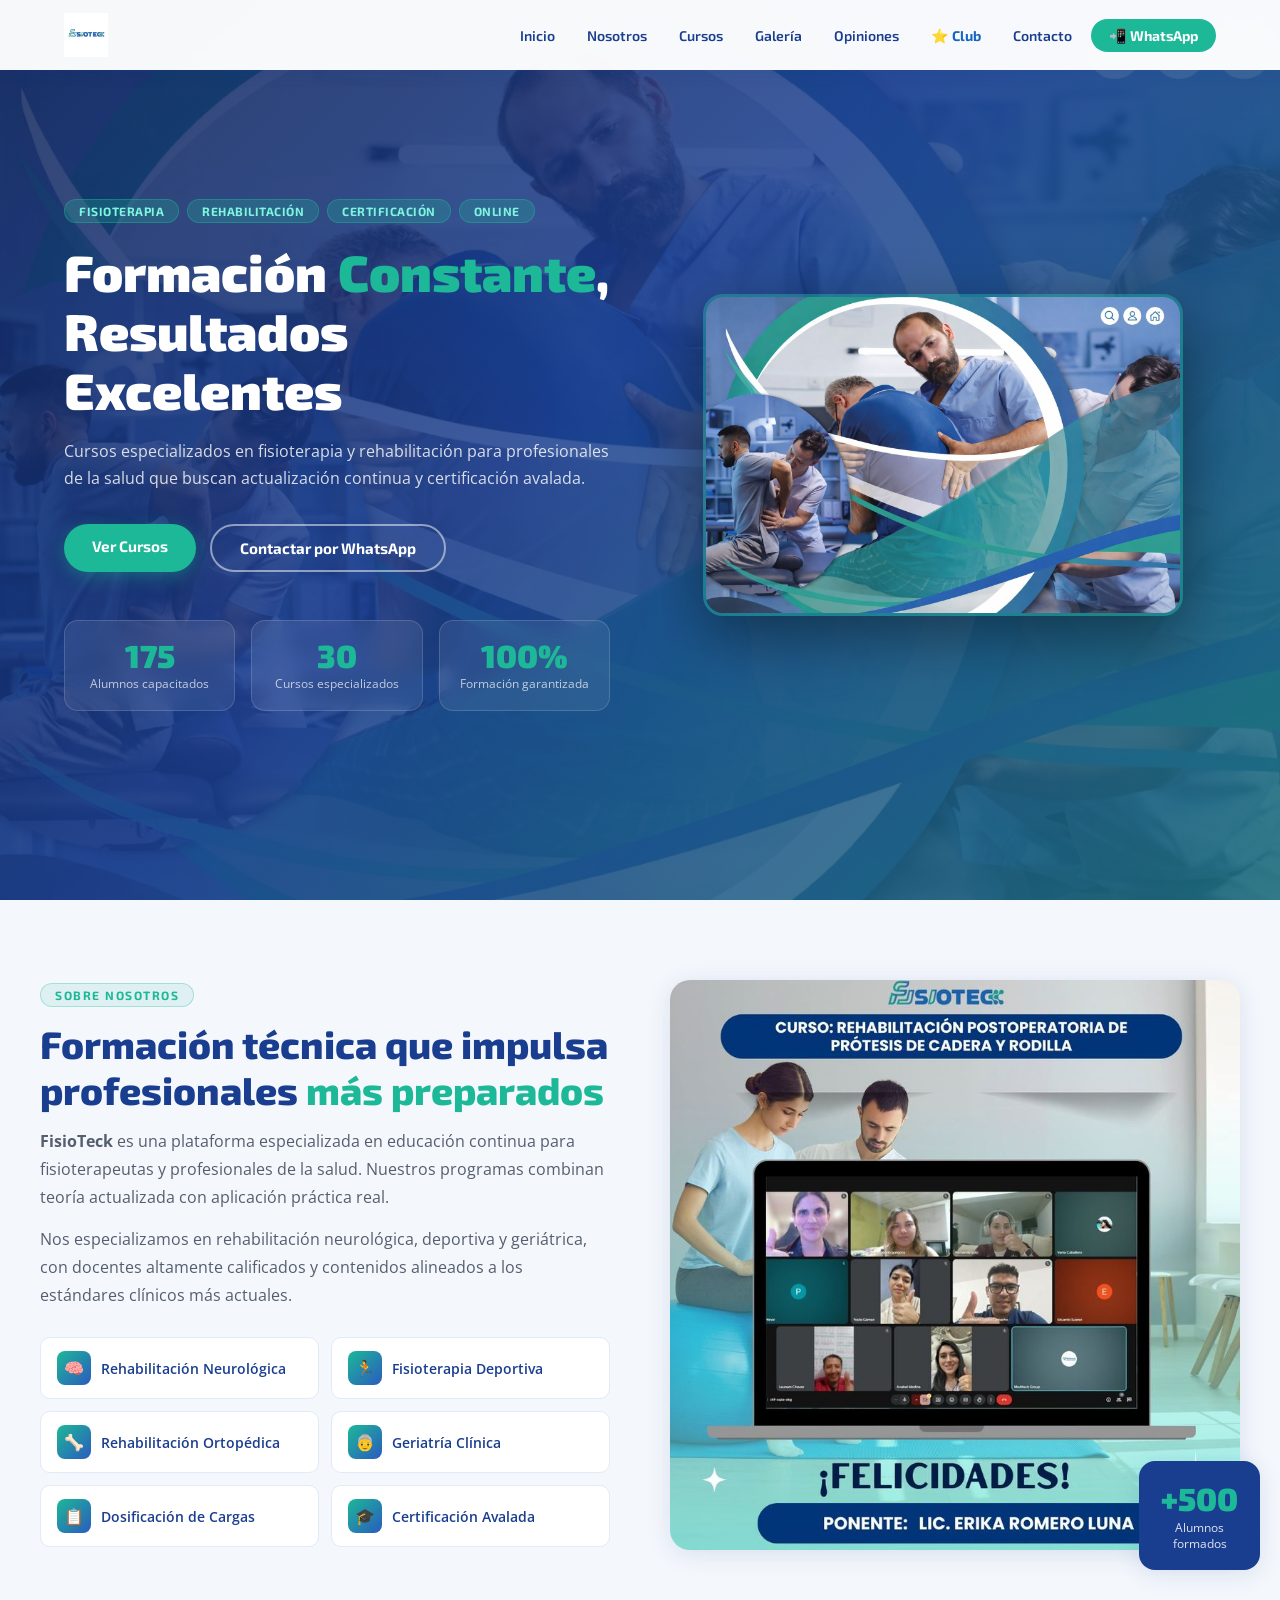
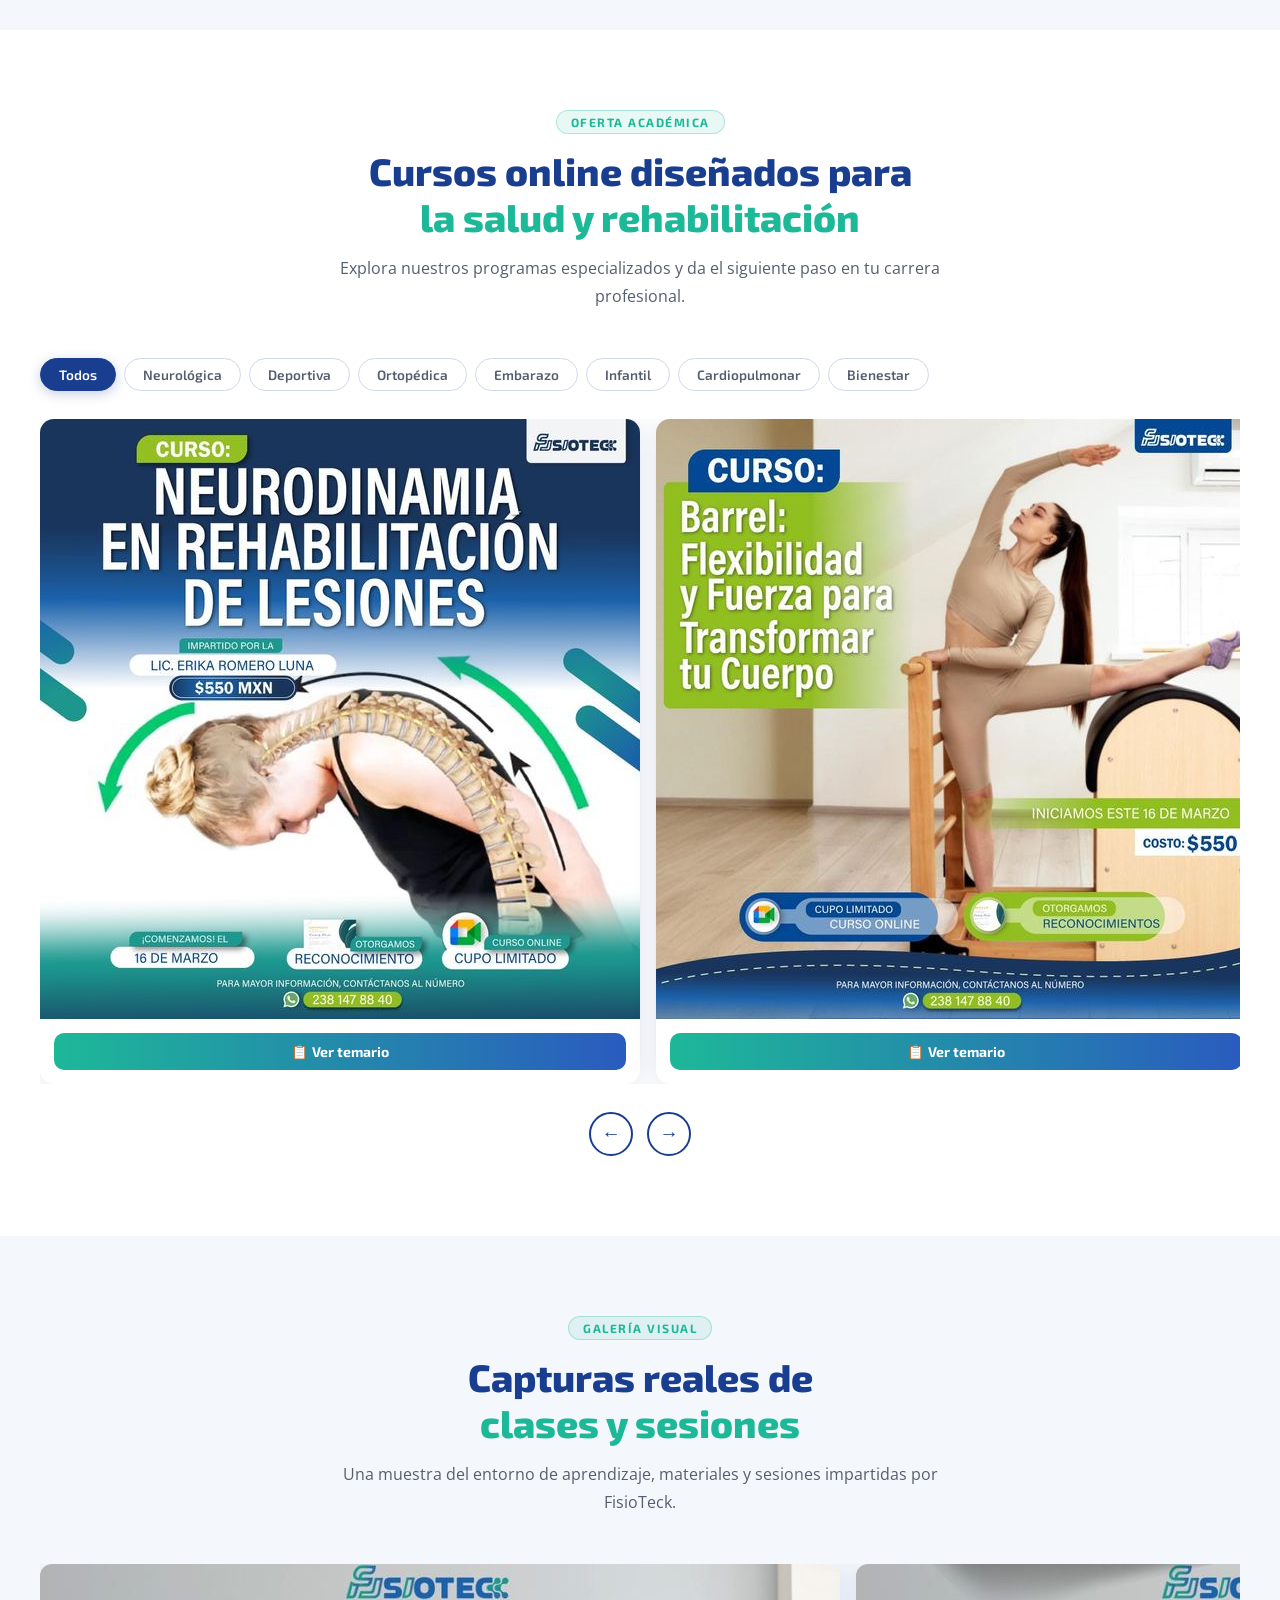
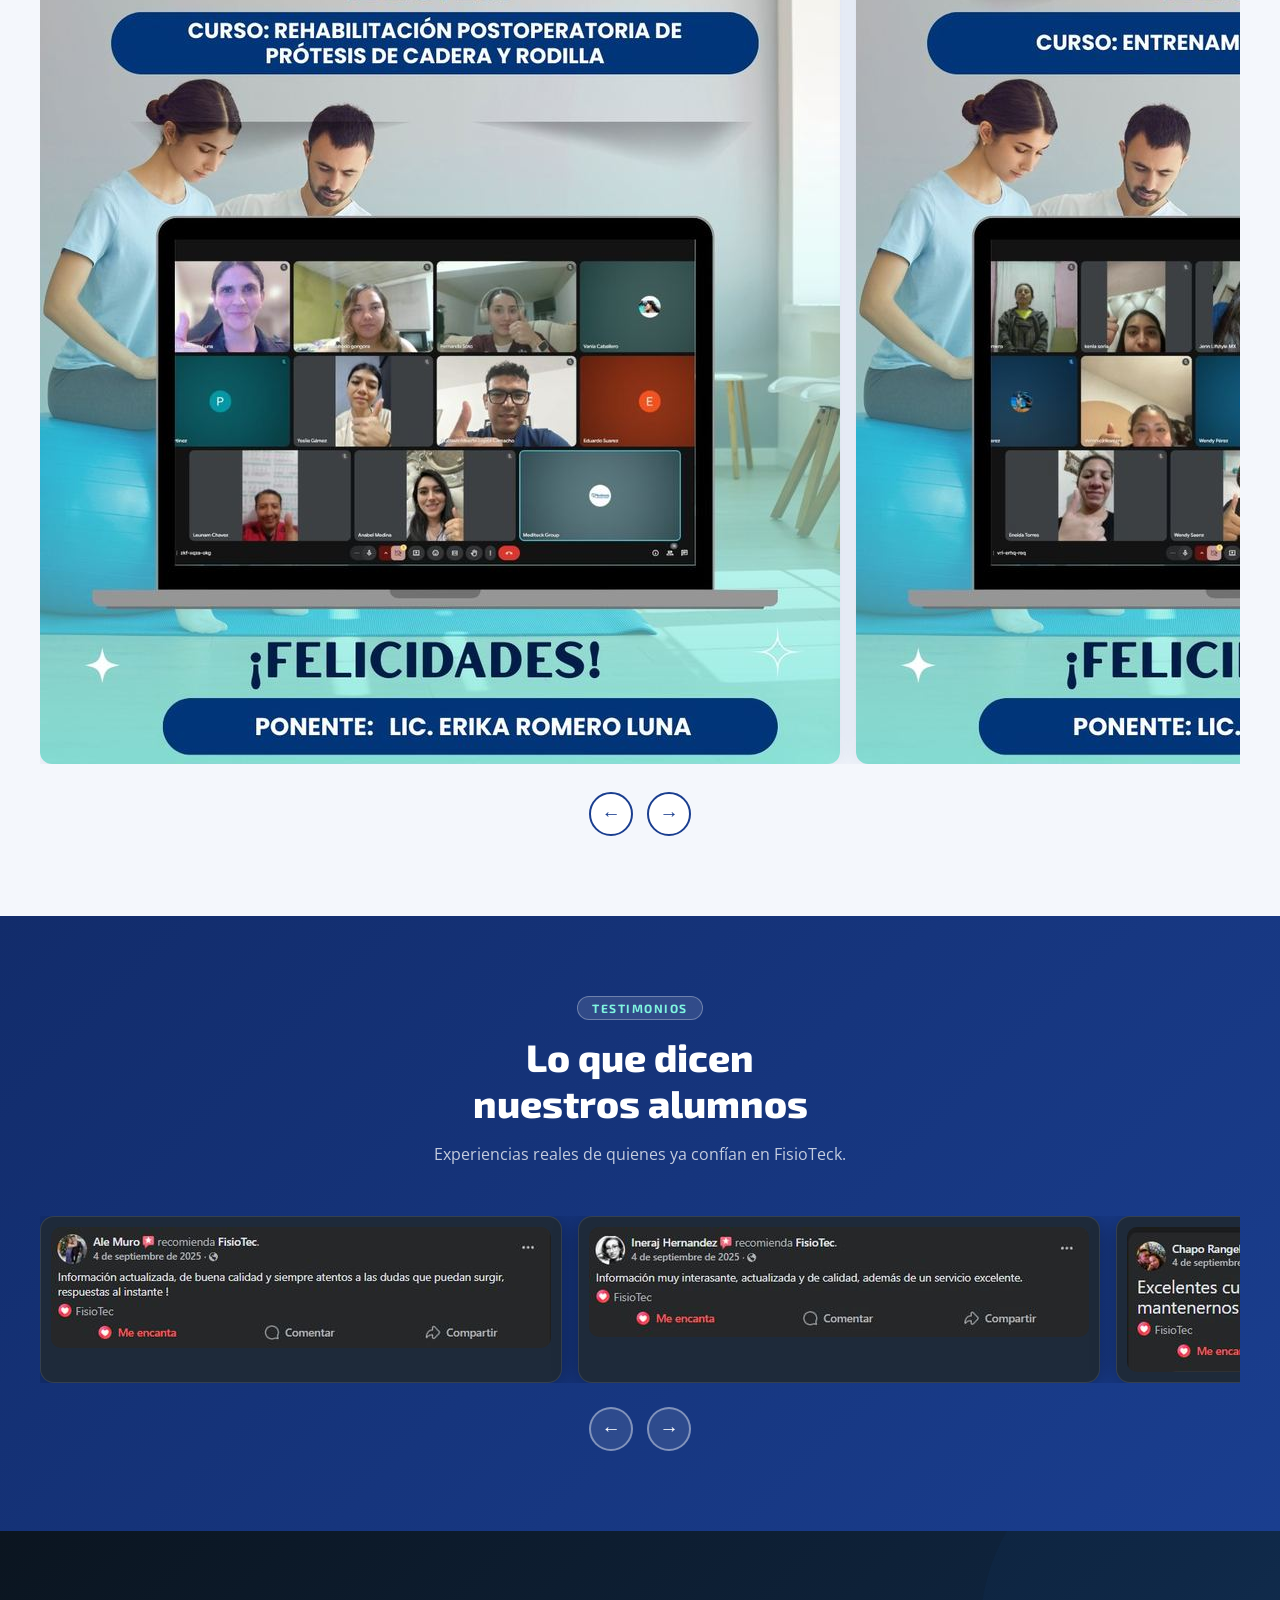
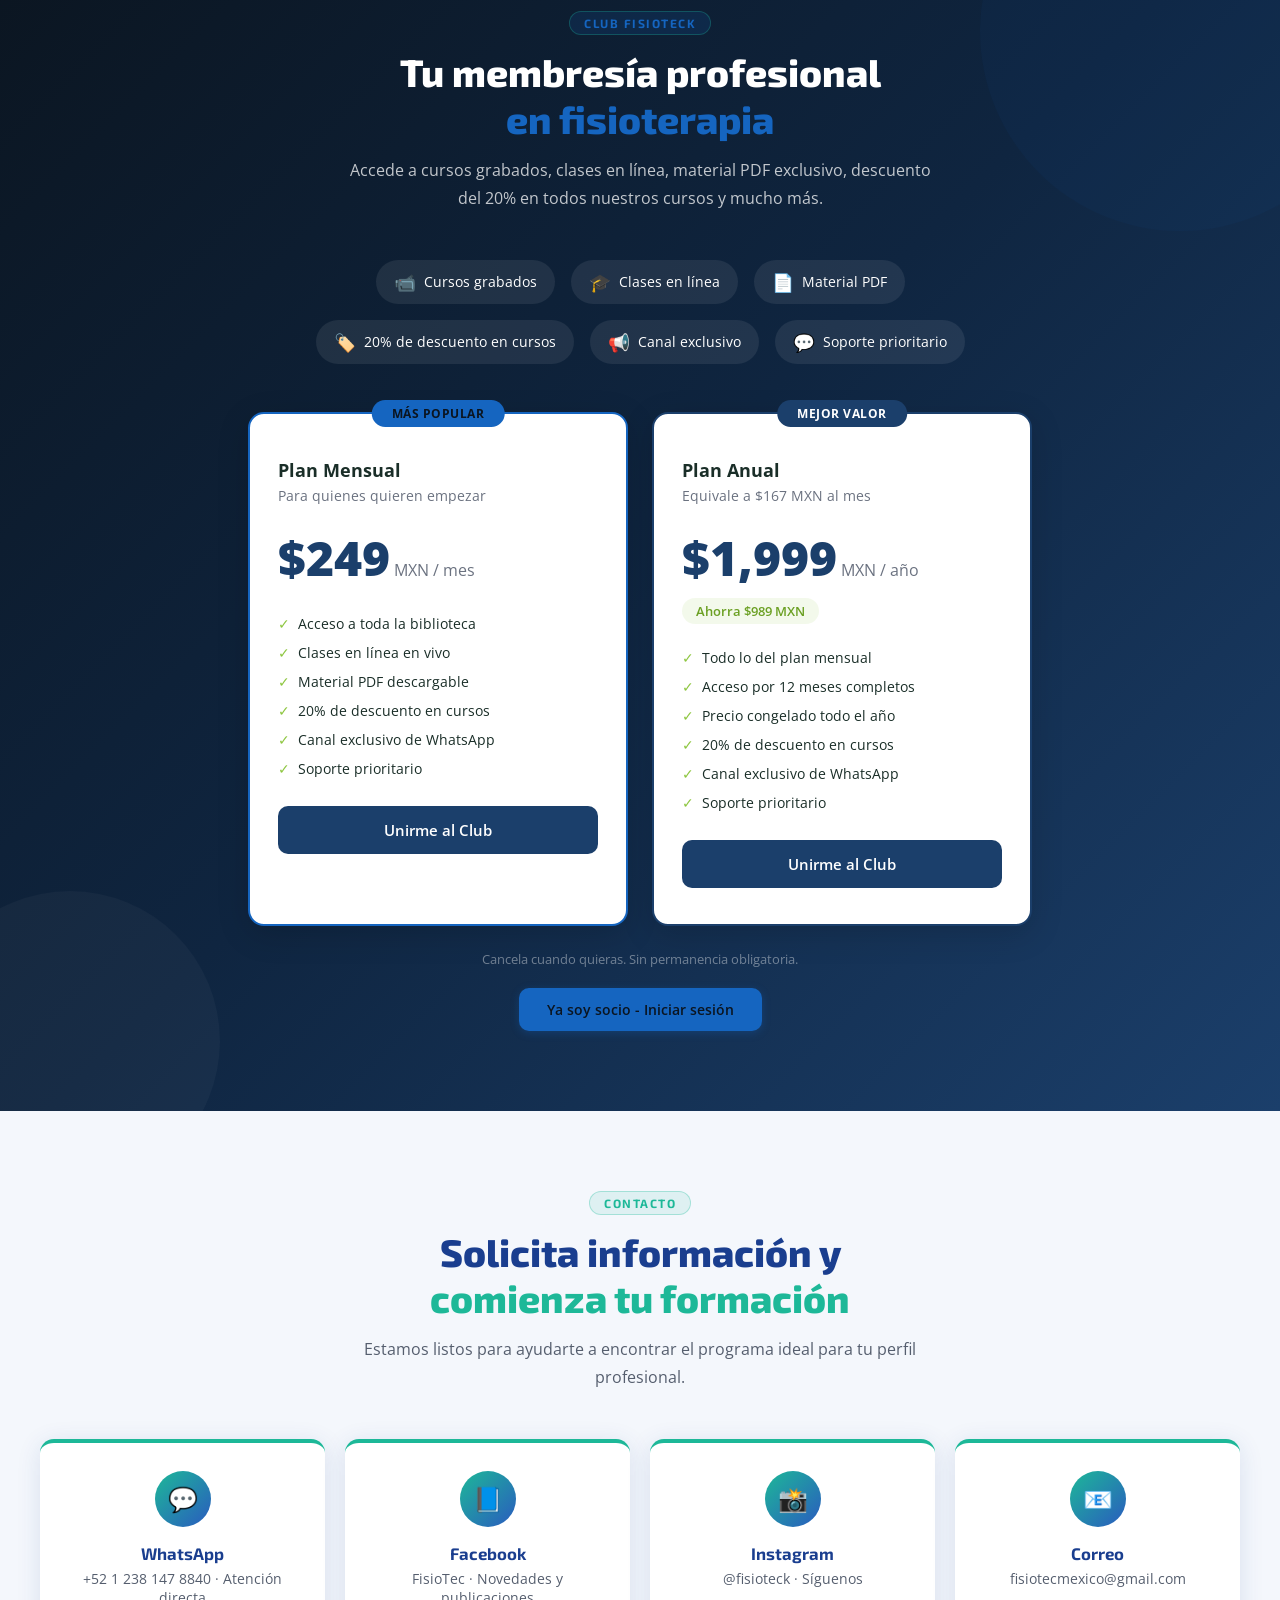
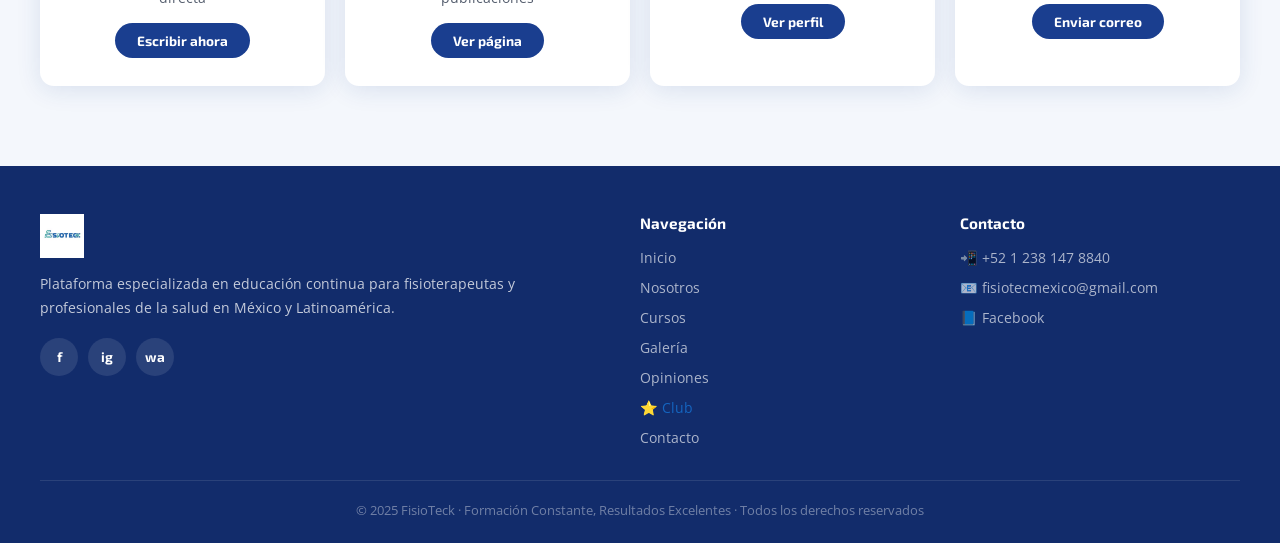
==== index.html @ 2654851c "Add files via upload" ====
<!DOCTYPE html>
<html lang="es">
<head>
  <meta charset="UTF-8"/>
  <meta name="viewport" content="width=device-width, initial-scale=1.0"/>
  <title>FisioTeck | Formación Constante, Resultados Excelentes</title>
  <link rel="preconnect" href="https://fonts.googleapis.com"/>
  <link rel="preconnect" href="https://fonts.gstatic.com" crossorigin/>
  <link href="https://fonts.googleapis.com/css2?family=Exo+2:wght@400;600;700;800;900&family=Open+Sans:wght@400;500;600&display=swap" rel="stylesheet"/>
  <link rel="stylesheet" href="styles.css"/>
</head>
<body>

<!-- NAVBAR -->
<nav id="navbar">
  <div class="nav-inner">
    <a class="nav-logo" href="#inicio">
      <img src="assets/img/logo/logo.jpg" alt="FisioTeck"/>
    </a>
    <ul class="nav-links">
      <li><a href="#inicio">Inicio</a></li>
      <li><a href="#nosotros">Nosotros</a></li>
      <li><a href="#cursos">Cursos</a></li>
      <li><a href="#galeria">Galería</a></li>
      <li><a href="#opiniones">Opiniones</a></li>
      <li><a href="#club" class="nav-club-link" style="color:#1565C0;font-weight:700;">⭐ Club</a></li>
      <li><a href="#contacto">Contacto</a></li>
      <li><a href="https://wa.me/5212381478840" target="_blank" class="nav-btn-wa">📲 WhatsApp</a></li>
    </ul>
    <button class="hamburger" id="hamburger" aria-label="Menú">
      <span></span><span></span><span></span>
    </button>
  </div>
  <div class="mobile-menu" id="mobile-menu">
    <a href="#inicio">Inicio</a>
    <a href="#nosotros">Nosotros</a>
    <a href="#cursos">Cursos</a>
    <a href="#galeria">Galería</a>
    <a href="#opiniones">Opiniones</a>
    <a href="#club" style="color:#1565C0;font-weight:700;">⭐ Club</a>
    <a href="#contacto">Contacto</a>
    <a href="https://wa.me/5212381478840" target="_blank" class="nav-btn-wa mob-wa">📲 WhatsApp</a>
  </div>
</nav>

<!-- HERO -->
<section id="inicio">
  <div class="hero-inner">
    <div class="hero-content">
      <div class="hero-tags">
        <span class="hero-tag">Fisioterapia</span>
        <span class="hero-tag">Rehabilitación</span>
        <span class="hero-tag">Certificación</span>
        <span class="hero-tag">Online</span>
      </div>
      <h1 class="hero-title">Formación <span>Constante</span>,<br/>Resultados Excelentes</h1>
      <p class="hero-subtitle">Cursos especializados en fisioterapia y rehabilitación para profesionales de la salud que buscan actualización continua y certificación avalada.</p>
      <div class="hero-btns">
        <a href="#cursos" class="btn-primary">Ver Cursos</a>
        <a href="https://wa.me/5212381478840" target="_blank" class="btn-outline">Contactar por WhatsApp</a>
      </div>
      <div class="hero-stats">
        <div class="stat-card"><div class="stat-num" data-target="500">0</div><div class="stat-label">Alumnos capacitados</div></div>
        <div class="stat-card"><div class="stat-num" data-target="30">0</div><div class="stat-label">Cursos especializados</div></div>
        <div class="stat-card"><div class="stat-num">100%</div><div class="stat-label">Formación garantizada</div></div>
      </div>
    </div>
    <div class="hero-image">
      <img src="assets/img/banner/banner.jpg" alt="FisioTeck"/>
    </div>
  </div>
</section>

<!-- NOSOTROS -->
<section id="nosotros">
  <div class="section-inner">
    <div class="nosotros-grid">
      <div class="reveal">
        <div class="section-tag">Sobre Nosotros</div>
        <h2 class="section-title">Formación técnica que impulsa profesionales <span>más preparados</span></h2>
        <p class="section-desc"><strong>FisioTeck</strong> es una plataforma especializada en educación continua para fisioterapeutas y profesionales de la salud. Nuestros programas combinan teoría actualizada con aplicación práctica real.</p>
        <p class="section-desc" style="margin-top:14px">Nos especializamos en rehabilitación neurológica, deportiva y geriátrica, con docentes altamente calificados y contenidos alineados a los estándares clínicos más actuales.</p>
        <div class="nosotros-areas" id="nosotros-areas"></div>
      </div>
      <div class="nosotros-visual reveal">
        <img src="assets/img/galeria/foto1.jpg" alt="Clases FisioTeck"/>
        <div class="nosotros-badge"><strong>+500</strong><span>Alumnos<br/>formados</span></div>
      </div>
    </div>
  </div>
</section>

<!-- CURSOS -->
<section id="cursos">
  <div class="section-inner">
    <div class="section-header center reveal">
      <div class="section-tag">Oferta Académica</div>
      <h2 class="section-title">Cursos online diseñados para<br/><span>la salud y rehabilitación</span></h2>
      <p class="section-desc">Explora nuestros programas especializados y da el siguiente paso en tu carrera profesional.</p>
    </div>
    <div class="cursos-filtros" id="cursos-filtros"></div>
    <div class="cursos-carousel-wrapper">
      <div class="cursos-carousel" id="cursos-carousel"></div>
    </div>
    <div class="carousel-controls">
      <button class="carousel-btn" id="cursos-prev">&#8592;</button>
      <button class="carousel-btn" id="cursos-next">&#8594;</button>
    </div>
  </div>
</section>

<!-- GALERÍA -->
<section id="galeria">
  <div class="section-inner">
    <div class="section-header center reveal">
      <div class="section-tag">Galería Visual</div>
      <h2 class="section-title">Capturas reales de<br/><span>clases y sesiones</span></h2>
      <p class="section-desc">Una muestra del entorno de aprendizaje, materiales y sesiones impartidas por FisioTeck.</p>
    </div>
    <div class="galeria-carousel-wrapper">
      <div class="galeria-carousel" id="galeria-carousel"></div>
    </div>
    <div class="carousel-controls">
      <button class="carousel-btn" id="galeria-prev">&#8592;</button>
      <button class="carousel-btn" id="galeria-next">&#8594;</button>
    </div>
  </div>
</section>

<!-- LIGHTBOX -->
<div class="lightbox" id="lightbox">
  <button class="lightbox-close" id="lightbox-close">&#215;</button>
  <button class="lightbox-nav lightbox-prev" id="lightbox-prev">&#8592;</button>
  <img id="lightbox-img" src="" alt="Vista ampliada"/>
  <button class="lightbox-nav lightbox-next" id="lightbox-next">&#8594;</button>
</div>

<!-- OPINIONES -->
<section id="opiniones">
  <div class="section-inner">
    <div class="section-header center reveal">
      <div class="section-tag op-tag">Testimonios</div>
      <h2 class="section-title white">Lo que dicen<br/>nuestros alumnos</h2>
      <p class="section-desc white-desc">Experiencias reales de quienes ya confían en FisioTeck.</p>
    </div>
    <div class="opiniones-carousel-wrapper">
      <div class="opiniones-carousel" id="opiniones-carousel"></div>
    </div>
    <div class="carousel-controls" style="margin-top:24px">
      <button class="carousel-btn carousel-btn-dark" id="op-prev">&#8592;</button>
      <button class="carousel-btn carousel-btn-dark" id="op-next">&#8594;</button>
    </div>
  </div>
</section>

<!-- CONTACTO -->

<!-- CLUB FISIOTECK -->
<section id="club" style="padding:80px 0;background:linear-gradient(135deg,#0B1520 0%,#0F2540 50%,#1B3F6B 100%);position:relative;overflow:hidden;">
  <div style="position:absolute;top:-100px;right:-100px;width:400px;height:400px;border-radius:50%;background:rgba(21,101,192,.05);"></div>
  <div style="position:absolute;bottom:-80px;left:-80px;width:300px;height:300px;border-radius:50%;background:rgba(255,255,255,.03);"></div>
  <div class="section-inner" style="position:relative;z-index:1;">
    <div class="section-header center reveal">
      <div class="section-tag" style="background:rgba(21,101,192,.15);color:#1565C0;">Club FisioTeck</div>
      <h2 class="section-title white" style="font-size:2.4rem;">Tu membresía profesional<br/><span style="color:#1565C0;">en fisioterapia</span></h2>
      <p class="section-desc white-desc" style="max-width:600px;margin:0 auto;">Accede a cursos grabados, clases en línea, material PDF exclusivo, descuento del 20% en todos nuestros cursos y mucho más.</p>
    </div>

    <!-- BENEFITS -->
    <div style="display:flex;flex-wrap:wrap;justify-content:center;gap:16px;margin:40px auto 48px;max-width:800px;">
      <div style="display:flex;align-items:center;gap:8px;background:rgba(255,255,255,.08);padding:10px 18px;border-radius:30px;">
        <span style="font-size:1.1rem;">📹</span><span style="color:#fff;font-size:.88rem;">Cursos grabados</span>
      </div>
      <div style="display:flex;align-items:center;gap:8px;background:rgba(255,255,255,.08);padding:10px 18px;border-radius:30px;">
        <span style="font-size:1.1rem;">🎓</span><span style="color:#fff;font-size:.88rem;">Clases en línea</span>
      </div>
      <div style="display:flex;align-items:center;gap:8px;background:rgba(255,255,255,.08);padding:10px 18px;border-radius:30px;">
        <span style="font-size:1.1rem;">📄</span><span style="color:#fff;font-size:.88rem;">Material PDF</span>
      </div>
      <div style="display:flex;align-items:center;gap:8px;background:rgba(255,255,255,.08);padding:10px 18px;border-radius:30px;">
        <span style="font-size:1.1rem;">🏷️</span><span style="color:#fff;font-size:.88rem;">20% de descuento en cursos</span>
      </div>
      <div style="display:flex;align-items:center;gap:8px;background:rgba(255,255,255,.08);padding:10px 18px;border-radius:30px;">
        <span style="font-size:1.1rem;">📢</span><span style="color:#fff;font-size:.88rem;">Canal exclusivo</span>
      </div>
      <div style="display:flex;align-items:center;gap:8px;background:rgba(255,255,255,.08);padding:10px 18px;border-radius:30px;">
        <span style="font-size:1.1rem;">💬</span><span style="color:#fff;font-size:.88rem;">Soporte prioritario</span>
      </div>
    </div>

    <!-- PRICING CARDS -->
    <div style="display:flex;justify-content:center;gap:24px;flex-wrap:wrap;max-width:820px;margin:0 auto;">

      <!-- PLAN MENSUAL -->
      <div style="flex:1;min-width:280px;max-width:380px;background:#fff;border-radius:16px;padding:36px 28px;position:relative;box-shadow:0 8px 32px rgba(0,0,0,.15);border:2px solid #1565C0;">
        <div style="position:absolute;top:-14px;left:50%;transform:translateX(-50%);background:#1565C0;color:#0B1520;padding:5px 20px;border-radius:20px;font-size:.75rem;font-weight:700;letter-spacing:.5px;">MÁS POPULAR</div>
        <h3 style="font-size:1.1rem;font-weight:700;color:#1A2E28;margin-bottom:4px;margin-top:8px;">Plan Mensual</h3>
        <p style="font-size:.85rem;color:#6B7280;margin-bottom:20px;">Para quienes quieren empezar</p>
        <div style="margin-bottom:24px;">
          <span style="font-size:3rem;font-weight:800;color:#1B3F6B;">$249</span>
          <span style="font-size:1rem;color:#6B7280;"> MXN / mes</span>
        </div>
        <div style="display:flex;flex-direction:column;gap:10px;margin-bottom:28px;">
          <div style="display:flex;align-items:center;gap:8px;font-size:.88rem;color:#1A2E28;"><span style="color:#8DC63F;">✓</span> Acceso a toda la biblioteca</div>
          <div style="display:flex;align-items:center;gap:8px;font-size:.88rem;color:#1A2E28;"><span style="color:#8DC63F;">✓</span> Clases en línea en vivo</div>
          <div style="display:flex;align-items:center;gap:8px;font-size:.88rem;color:#1A2E28;"><span style="color:#8DC63F;">✓</span> Material PDF descargable</div>
          <div style="display:flex;align-items:center;gap:8px;font-size:.88rem;color:#1A2E28;"><span style="color:#8DC63F;">✓</span> 20% de descuento en cursos</div>
          <div style="display:flex;align-items:center;gap:8px;font-size:.88rem;color:#1A2E28;"><span style="color:#8DC63F;">✓</span> Canal exclusivo de WhatsApp</div>
          <div style="display:flex;align-items:center;gap:8px;font-size:.88rem;color:#1A2E28;"><span style="color:#8DC63F;">✓</span> Soporte prioritario</div>
        </div>
        <a href="https://club.fisioteck.com" target="_blank" style="display:block;text-align:center;padding:14px;background:#1B3F6B;color:#fff;border-radius:10px;font-size:.95rem;font-weight:600;text-decoration:none;transition:all .25s ease;" onmouseover="this.style.background='#122D4F';this.style.transform='translateY(-2px)'" onmouseout="this.style.background='#1B3F6B';this.style.transform='translateY(0)'">Unirme al Club</a>
      </div>

      <!-- PLAN ANUAL -->
      <div style="flex:1;min-width:280px;max-width:380px;background:#fff;border-radius:16px;padding:36px 28px;position:relative;box-shadow:0 8px 32px rgba(0,0,0,.15);border:2px solid #1B3F6B;">
        <div style="position:absolute;top:-14px;left:50%;transform:translateX(-50%);background:#1B3F6B;color:#fff;padding:5px 20px;border-radius:20px;font-size:.75rem;font-weight:700;letter-spacing:.5px;">MEJOR VALOR</div>
        <h3 style="font-size:1.1rem;font-weight:700;color:#1A2E28;margin-bottom:4px;margin-top:8px;">Plan Anual</h3>
        <p style="font-size:.85rem;color:#6B7280;margin-bottom:20px;">Equivale a $167 MXN al mes</p>
        <div style="margin-bottom:8px;">
          <span style="font-size:3rem;font-weight:800;color:#1B3F6B;">$1,999</span>
          <span style="font-size:1rem;color:#6B7280;"> MXN / año</span>
        </div>
        <div style="display:inline-block;background:rgba(141,198,63,.1);color:#6BA023;padding:4px 14px;border-radius:20px;font-size:.8rem;font-weight:600;margin-bottom:24px;">Ahorra $989 MXN</div>
        <div style="display:flex;flex-direction:column;gap:10px;margin-bottom:28px;">
          <div style="display:flex;align-items:center;gap:8px;font-size:.88rem;color:#1A2E28;"><span style="color:#8DC63F;">✓</span> Todo lo del plan mensual</div>
          <div style="display:flex;align-items:center;gap:8px;font-size:.88rem;color:#1A2E28;"><span style="color:#8DC63F;">✓</span> Acceso por 12 meses completos</div>
          <div style="display:flex;align-items:center;gap:8px;font-size:.88rem;color:#1A2E28;"><span style="color:#8DC63F;">✓</span> Precio congelado todo el año</div>
          <div style="display:flex;align-items:center;gap:8px;font-size:.88rem;color:#1A2E28;"><span style="color:#8DC63F;">✓</span> 20% de descuento en cursos</div>
          <div style="display:flex;align-items:center;gap:8px;font-size:.88rem;color:#1A2E28;"><span style="color:#8DC63F;">✓</span> Canal exclusivo de WhatsApp</div>
          <div style="display:flex;align-items:center;gap:8px;font-size:.88rem;color:#1A2E28;"><span style="color:#8DC63F;">✓</span> Soporte prioritario</div>
        </div>
        <a href="https://club.fisioteck.com" target="_blank" style="display:block;text-align:center;padding:14px;background:#1B3F6B;color:#fff;border-radius:10px;font-size:.95rem;font-weight:600;text-decoration:none;transition:all .25s ease;" onmouseover="this.style.background='#122D4F';this.style.transform='translateY(-2px)'" onmouseout="this.style.background='#1B3F6B';this.style.transform='translateY(0)'">Unirme al Club</a>
      </div>

    </div>

    <p style="text-align:center;color:rgba(255,255,255,.4);font-size:.82rem;margin-top:24px;">Cancela cuando quieras. Sin permanencia obligatoria.</p>
    <div style="text-align:center;margin-top:20px;">
      <a href="https://teccapitalweb.github.io/club-fisioteck/" target="_blank" style="display:inline-flex;align-items:center;gap:8px;padding:12px 28px;border-radius:10px;background:#1565C0;color:#0B1520;font-size:.9rem;font-weight:600;text-decoration:none;transition:all .25s ease;box-shadow:0 2px 8px rgba(21,101,192,.3);" onmouseover="this.style.background='#4285D6';this.style.transform='translateY(-2px)';this.style.boxShadow='0 4px 16px rgba(21,101,192,.4)'" onmouseout="this.style.background='#1565C0';this.style.transform='translateY(0)';this.style.boxShadow='0 2px 8px rgba(21,101,192,.3)'" onmousedown="this.style.transform='scale(.97)'" onmouseup="this.style.transform='translateY(-2px)'">Ya soy socio - Iniciar sesión</a>
    </div>
  </div>
</section>

<!-- CONTACTO -->
<section id="contacto">
  <div class="section-inner">
    <div class="section-header center reveal">
      <div class="section-tag">Contacto</div>
      <h2 class="section-title">Solicita información y<br/><span>comienza tu formación</span></h2>
      <p class="section-desc">Estamos listos para ayudarte a encontrar el programa ideal para tu perfil profesional.</p>
    </div>
    <div class="contacto-cards reveal" id="contacto-cards"></div>
  </div>
</section>

<!-- FOOTER -->
<footer>
  <div class="footer-inner">
    <div class="footer-brand">
      <img src="assets/img/logo/logo.jpg" alt="FisioTeck"/>
      <p>Plataforma especializada en educación continua para fisioterapeutas y profesionales de la salud en México y Latinoamérica.</p>
      <div class="footer-social" id="footer-social"></div>
    </div>
    <div class="footer-col">
      <h4>Navegación</h4>
      <ul>
        <li><a href="#inicio">Inicio</a></li>
        <li><a href="#nosotros">Nosotros</a></li>
        <li><a href="#cursos">Cursos</a></li>
        <li><a href="#galeria">Galería</a></li>
        <li><a href="#opiniones">Opiniones</a></li>
        <li><a href="#club" style="color:#1565C0;">⭐ Club</a></li>
        <li><a href="#contacto">Contacto</a></li>
      </ul>
    </div>
    <div class="footer-col">
      <h4>Contacto</h4>
      <ul id="footer-contacto-list"></ul>
    </div>
  </div>
  <div class="footer-bottom">
    <p>© 2025 FisioTeck · Formación Constante, Resultados Excelentes · Todos los derechos reservados</p>
  </div>
</footer>

<!-- MODAL -->
<div class="modal-overlay" id="modal-overlay">
  <div class="modal-box">
    <button class="modal-close" id="modal-close">&#215;</button>
    <div class="modal-inner">
      <div class="modal-img-col">
        <img id="modal-img" src="" alt="Curso"/>
      </div>
      <div class="modal-info-col">
        <h2 id="modal-nombre"></h2>
        <div class="modal-tags">
          <span class="modal-tag">Online</span>
          <span class="modal-tag">Certificación</span>
          <span class="modal-tag" id="modal-modalidad"></span>
        </div>
        <p class="modal-ponente" id="modal-ponente"></p>
        <div class="modal-grid">
          <div><h4>Temario general</h4><ul id="modal-temario"></ul></div>
          <div><h4>Incluye</h4><ul id="modal-incluye"></ul></div>
        </div>
        <div class="modal-footer-info">
          <span class="modal-precio" id="modal-precio"></span>
          <span class="modal-inicio" id="modal-inicio"></span>
        </div>
        <div class="modal-btns">
          <a id="modal-btn-wa" href="#" target="_blank" class="modal-btn-primary">📲 Inscribirme por WhatsApp</a>
          <a href="https://wa.me/5212381478840?text=Hola,%20quiero%20más%20información%20sobre%20un%20curso" target="_blank" class="modal-btn-secondary">Solicitar más información</a>
        </div>
      </div>
    </div>
  </div>
</div>

<script src="data.js"></script>
<script src="script.js"></script>
</body>
</html>
---- styles.css ----
/* =============================================
   STYLES.CSS — FisioTeck
   Verde: #1DB898 | Azul: #1A3E8F
   ============================================= */
:root {
  --verde: #1DB898;
  --verde-dark: #159a7e;
  --azul: #1A3E8F;
  --azul-dark: #122c6b;
  --azul-light: #2a5bbf;
  --gris-claro: #f4f7fc;
  --gris-texto: #555e6e;
  --sombra: 0 4px 24px rgba(26,62,143,0.12);
  --sombra-hover: 0 8px 36px rgba(26,62,143,0.22);
  --radius: 14px;
}
*,*::before,*::after{box-sizing:border-box;margin:0;padding:0}
html{scroll-behavior:smooth}
body{font-family:'Open Sans',sans-serif;color:#333;background:#fff;overflow-x:hidden}
img{max-width:100%;display:block}
a{text-decoration:none}

/* NAVBAR */
#navbar{position:fixed;top:0;left:0;width:100%;z-index:1000;background:rgba(255,255,255,0.97);backdrop-filter:blur(10px);box-shadow:0 2px 16px rgba(26,62,143,0.10)}
.nav-inner{max-width:1200px;margin:0 auto;display:flex;align-items:center;justify-content:space-between;padding:0 24px;height:70px}
.nav-logo img{height:44px;width:auto;object-fit:contain}
.nav-links{display:flex;align-items:center;gap:6px;list-style:none}
.nav-links a{font-family:'Exo 2',sans-serif;font-weight:600;font-size:0.88rem;color:var(--azul);padding:7px 13px;border-radius:8px;transition:background 0.2s,color 0.2s}
.nav-links a:hover{background:var(--gris-claro);color:var(--verde)}
.nav-btn-wa{background:var(--verde)!important;color:#fff!important;padding:8px 18px!important;border-radius:24px!important;font-weight:700!important}
.nav-btn-wa:hover{background:var(--verde-dark)!important}
.hamburger{display:none;flex-direction:column;gap:5px;cursor:pointer;padding:6px;border:none;background:none}
.hamburger span{display:block;width:26px;height:2.5px;background:var(--azul);border-radius:2px;transition:0.3s}
.mobile-menu{display:none;flex-direction:column;background:#fff;border-top:1px solid #e8eef8;padding:12px 0 20px}
.mobile-menu.open{display:flex}
.mobile-menu a{font-family:'Exo 2',sans-serif;font-weight:600;color:var(--azul);padding:12px 24px;font-size:0.95rem;border-bottom:1px solid #f0f4fb}
.mobile-menu a:last-child{border:none}
.mob-wa{margin:10px 24px 0!important;text-align:center;border-radius:24px!important;padding:10px 0!important}

/* HERO */
#inicio{padding-top:70px;min-height:100vh;background:linear-gradient(135deg,#0e2257 0%,#1A3E8F 45%,#1a6e7a 100%);display:flex;align-items:center;position:relative;overflow:hidden}
#inicio::before{content:'';position:absolute;inset:0;background:url('assets/img/banner/banner.jpg') center/cover no-repeat;opacity:0.15}
.hero-inner{position:relative;z-index:2;max-width:1200px;margin:0 auto;padding:80px 24px 60px;display:grid;grid-template-columns:1fr 1fr;gap:60px;align-items:center}
.hero-tags{display:flex;flex-wrap:wrap;gap:8px;margin-bottom:20px}
.hero-tag{background:rgba(29,184,152,0.25);color:#7ff5e0;font-family:'Exo 2',sans-serif;font-size:0.75rem;font-weight:700;padding:4px 14px;border-radius:20px;border:1px solid rgba(29,184,152,0.4);text-transform:uppercase;letter-spacing:0.5px}
.hero-title{font-family:'Exo 2',sans-serif;font-weight:900;font-size:clamp(2rem,4vw,3.2rem);color:#fff;line-height:1.15;margin-bottom:18px}
.hero-title span{color:var(--verde)}
.hero-subtitle{font-size:1rem;color:rgba(255,255,255,0.82);line-height:1.7;margin-bottom:32px}
.hero-btns{display:flex;gap:14px;flex-wrap:wrap;margin-bottom:48px}
.btn-primary{background:var(--verde);color:#fff;font-family:'Exo 2',sans-serif;font-weight:700;font-size:0.95rem;padding:13px 28px;border-radius:30px;border:none;cursor:pointer;transition:background 0.2s,transform 0.2s;box-shadow:0 4px 18px rgba(29,184,152,0.4);display:inline-block}
.btn-primary:hover{background:var(--verde-dark);transform:translateY(-2px)}
.btn-outline{background:transparent;color:#fff;font-family:'Exo 2',sans-serif;font-weight:700;font-size:0.95rem;padding:13px 28px;border-radius:30px;border:2px solid rgba(255,255,255,0.5);cursor:pointer;transition:border-color 0.2s,background 0.2s,transform 0.2s;display:inline-block}
.btn-outline:hover{border-color:var(--verde);background:rgba(29,184,152,0.12);transform:translateY(-2px)}
.hero-stats{display:grid;grid-template-columns:repeat(3,1fr);gap:16px}
.stat-card{background:rgba(255,255,255,0.08);backdrop-filter:blur(10px);border:1px solid rgba(255,255,255,0.15);border-radius:var(--radius);padding:18px 14px;text-align:center}
.stat-num{font-family:'Exo 2',sans-serif;font-weight:900;font-size:2rem;color:var(--verde);line-height:1}
.stat-label{font-size:0.78rem;color:rgba(255,255,255,0.7);margin-top:5px;line-height:1.3}
.hero-image{display:flex;justify-content:center;align-items:center}
.hero-image img{width:100%;max-width:480px;border-radius:20px;box-shadow:0 20px 60px rgba(0,0,0,0.4);border:3px solid rgba(29,184,152,0.4)}

/* SECCIONES */
section{padding:80px 24px}
.section-inner{max-width:1200px;margin:0 auto}
.section-tag{display:inline-block;font-family:'Exo 2',sans-serif;font-size:0.75rem;font-weight:700;text-transform:uppercase;letter-spacing:1.5px;color:var(--verde);background:rgba(29,184,152,0.1);border:1px solid rgba(29,184,152,0.3);padding:4px 14px;border-radius:20px;margin-bottom:14px}
.section-title{font-family:'Exo 2',sans-serif;font-weight:800;font-size:clamp(1.6rem,3vw,2.4rem);color:var(--azul);line-height:1.2;margin-bottom:14px}
.section-title span{color:var(--verde)}
.section-title.white{color:#fff}
.section-desc{color:var(--gris-texto);font-size:1rem;line-height:1.75;max-width:640px}
.section-desc.white-desc{color:rgba(255,255,255,0.75)}
.section-header{margin-bottom:48px}
.section-header.center{text-align:center}
.section-header.center .section-desc{margin:0 auto}

/* NOSOTROS */
#nosotros{background:var(--gris-claro)}
.nosotros-grid{display:grid;grid-template-columns:1fr 1fr;gap:60px;align-items:center}
.nosotros-areas{margin-top:28px;display:grid;grid-template-columns:1fr 1fr;gap:12px}
.area-item{display:flex;align-items:center;gap:10px;background:#fff;padding:13px 16px;border-radius:10px;border:1px solid #e0eaf8;font-size:0.88rem;font-weight:600;color:var(--azul);transition:border-color 0.2s,box-shadow 0.2s}
.area-item:hover{border-color:var(--verde);box-shadow:0 2px 12px rgba(29,184,152,0.15)}
.area-icon{width:34px;height:34px;border-radius:8px;background:linear-gradient(135deg,var(--verde),var(--azul-light));display:flex;align-items:center;justify-content:center;font-size:1rem;flex-shrink:0}
.nosotros-visual{position:relative}
.nosotros-visual img{width:100%;border-radius:20px;box-shadow:var(--sombra)}
.nosotros-badge{position:absolute;bottom:-20px;right:-20px;background:var(--azul);color:#fff;border-radius:16px;padding:18px 22px;text-align:center;box-shadow:var(--sombra)}
.nosotros-badge strong{font-family:'Exo 2',sans-serif;font-size:2rem;font-weight:900;display:block;color:var(--verde)}
.nosotros-badge span{font-size:0.78rem;opacity:0.85;line-height:1.3;display:block;margin-top:3px}

/* FILTROS */
.cursos-filtros{display:flex;flex-wrap:wrap;gap:8px;margin-bottom:28px}
.filtro-btn{font-family:'Exo 2',sans-serif;font-weight:600;font-size:0.85rem;padding:7px 18px;border-radius:24px;cursor:pointer;border:1.5px solid #d0d8e8;background:#fff;color:#555e6e;transition:all 0.2s}
.filtro-btn:hover{border-color:var(--verde);color:var(--verde)}
.filtro-btn.active{background:var(--azul);color:#fff;border-color:var(--azul);box-shadow:0 3px 12px rgba(26,62,143,0.25)}

/* CARRUSELES */
#cursos{background:#fff}
.cursos-carousel-wrapper,.galeria-carousel-wrapper,.opiniones-carousel-wrapper{overflow:hidden}
.cursos-carousel,.galeria-carousel,.opiniones-carousel{display:flex;gap:16px;transition:transform 0.4s ease}
.carousel-controls{display:flex;justify-content:center;gap:14px;margin-top:28px}
.carousel-btn{width:44px;height:44px;border-radius:50%;border:2px solid var(--azul);background:#fff;color:var(--azul);font-size:1.2rem;cursor:pointer;display:flex;align-items:center;justify-content:center;transition:background 0.2s,color 0.2s}
.carousel-btn:hover{background:var(--azul);color:#fff}
.carousel-btn-dark{border-color:rgba(255,255,255,0.4)!important;color:#fff!important;background:rgba(255,255,255,0.1)!important}
.carousel-btn-dark:hover{background:rgba(255,255,255,0.25)!important}

/* CURSO CARD */
.curso-card{min-width:260px;flex-shrink:0;border-radius:var(--radius);overflow:hidden;box-shadow:var(--sombra);transition:transform 0.3s,box-shadow 0.3s;background:#fff}
.curso-card:hover{transform:translateY(-6px);box-shadow:var(--sombra-hover)}
.curso-card img{width:100%;aspect-ratio:1/1;object-fit:cover;display:block}
.curso-card-body{padding:14px}
.curso-card-body a{display:block;text-align:center;background:linear-gradient(90deg,var(--verde),var(--azul-light));color:#fff;font-family:'Exo 2',sans-serif;font-weight:700;font-size:0.88rem;padding:10px;border-radius:10px;transition:opacity 0.2s}
.curso-card-body a:hover{opacity:0.88}

/* GALERÍA */
#galeria{background:var(--gris-claro)}
.galeria-item{min-width:200px;flex-shrink:0;border-radius:12px;overflow:hidden;aspect-ratio:1/1;cursor:pointer;position:relative;box-shadow:var(--sombra);transition:transform 0.3s}
.galeria-item:hover{transform:translateY(-4px)}
.galeria-item img{width:100%;height:100%;object-fit:cover;transition:transform 0.35s}
.galeria-item::after{content:"🔍";position:absolute;inset:0;background:rgba(26,62,143,0.5);color:#fff;display:flex;align-items:center;justify-content:center;font-size:2rem;opacity:0;transition:opacity 0.3s}
.galeria-item:hover img{transform:scale(1.07)}
.galeria-item:hover::after{opacity:1}

/* LIGHTBOX */
.lightbox{display:none;position:fixed;inset:0;background:rgba(0,0,0,0.9);z-index:9999;align-items:center;justify-content:center}
.lightbox.open{display:flex}
.lightbox img{max-width:90vw;max-height:90vh;border-radius:12px}
.lightbox-close{position:absolute;top:20px;right:28px;color:#fff;font-size:2.5rem;cursor:pointer;background:none;border:none;line-height:1}
.lightbox-nav{position:absolute;top:50%;transform:translateY(-50%);color:#fff;font-size:2.5rem;cursor:pointer;background:rgba(255,255,255,0.1);border:none;padding:10px 18px;border-radius:8px;transition:background 0.2s}
.lightbox-nav:hover{background:rgba(255,255,255,0.2)}
.lightbox-prev{left:16px}
.lightbox-next{right:16px}

/* OPINIONES */
#opiniones{background:linear-gradient(135deg,var(--azul-dark) 0%,#1A3E8F 100%)}
.op-tag{background:rgba(255,255,255,0.12)!important;border-color:rgba(255,255,255,0.3)!important;color:#7ff5e0!important}
.opinion-card{min-width:460px;flex-shrink:0;background:#1e2a3a;border:1px solid rgba(255,255,255,0.1);border-radius:14px;padding:10px;box-shadow:0 4px 24px rgba(0,0,0,0.35);transition:transform 0.3s}
.opinion-card:hover{transform:translateY(-4px)}
.opinion-card img{width:100%;height:auto;display:block;border-radius:10px}

/* CONTACTO */
#contacto{background:var(--gris-claro)}
.contacto-cards{display:grid;grid-template-columns:repeat(auto-fit,minmax(220px,1fr));gap:20px}
.contacto-card{background:#fff;border-radius:var(--radius);padding:28px 22px;box-shadow:var(--sombra);text-align:center;transition:transform 0.3s,box-shadow 0.3s;border-top:4px solid var(--verde)}
.contacto-card:hover{transform:translateY(-5px);box-shadow:var(--sombra-hover)}
.contacto-icon{width:56px;height:56px;border-radius:50%;background:linear-gradient(135deg,var(--verde),var(--azul-light));display:flex;align-items:center;justify-content:center;margin:0 auto 16px;font-size:1.5rem}
.contacto-card h3{font-family:'Exo 2',sans-serif;font-weight:700;color:var(--azul);font-size:1.05rem;margin-bottom:6px}
.contacto-card p{color:var(--gris-texto);font-size:0.85rem;margin-bottom:16px}
.contacto-card a{display:inline-block;background:var(--azul);color:#fff;font-family:'Exo 2',sans-serif;font-weight:700;font-size:0.85rem;padding:9px 22px;border-radius:24px;transition:background 0.2s}
.contacto-card a:hover{background:var(--verde)}

/* FOOTER */
footer{background:var(--azul-dark);color:rgba(255,255,255,0.75);padding:48px 24px 24px}
.footer-inner{max-width:1200px;margin:0 auto;display:grid;grid-template-columns:2fr 1fr 1fr;gap:40px;padding-bottom:32px;border-bottom:1px solid rgba(255,255,255,0.1)}
.footer-brand img{height:44px;margin-bottom:14px}
.footer-brand p{font-size:0.88rem;line-height:1.7}
.footer-social{display:flex;gap:10px;margin-top:18px}
.footer-social a{width:38px;height:38px;border-radius:50%;background:rgba(255,255,255,0.1);color:#fff;font-size:0.85rem;display:flex;align-items:center;justify-content:center;transition:background 0.2s;font-family:'Exo 2',sans-serif;font-weight:700}
.footer-social a:hover{background:var(--verde)}
.footer-col h4{font-family:'Exo 2',sans-serif;font-weight:700;color:#fff;font-size:0.95rem;margin-bottom:14px}
.footer-col ul{list-style:none;display:flex;flex-direction:column;gap:8px}
.footer-col ul a{color:rgba(255,255,255,0.65);font-size:0.88rem;transition:color 0.2s}
.footer-col ul a:hover{color:var(--verde)}
.footer-bottom{max-width:1200px;margin:0 auto;padding-top:20px;text-align:center;font-size:0.8rem;color:rgba(255,255,255,0.4)}

/* MODAL */
.modal-overlay{display:none;position:fixed;inset:0;background:rgba(0,0,0,0.78);z-index:9998;align-items:center;justify-content:center;padding:16px}
.modal-overlay.open{display:flex}
.modal-box{background:#0f1a2e;border-radius:18px;max-width:820px;width:100%;position:relative;box-shadow:0 20px 60px rgba(0,0,0,0.6);border:1px solid rgba(255,255,255,0.08);max-height:92vh;overflow-y:auto}
.modal-close{position:absolute;top:12px;right:16px;background:rgba(255,255,255,0.1);border:none;color:#fff;font-size:1.3rem;width:32px;height:32px;border-radius:50%;cursor:pointer;display:flex;align-items:center;justify-content:center;transition:background 0.2s;z-index:1}
.modal-close:hover{background:rgba(255,255,255,0.2)}
.modal-inner{display:grid;grid-template-columns:240px 1fr}
.modal-img-col{display:flex;align-items:stretch}
.modal-img-col img{width:100%;object-fit:contain;border-radius:18px 0 0 18px;background:#0a1525}
.modal-info-col{padding:24px}
.modal-info-col h2{font-family:'Exo 2',sans-serif;font-weight:800;font-size:1.2rem;color:#fff;line-height:1.3;margin-bottom:12px}
.modal-tags{display:flex;flex-wrap:wrap;gap:8px;margin-bottom:10px}
.modal-tag{background:rgba(29,184,152,0.15);color:var(--verde);font-family:'Exo 2',sans-serif;font-size:0.72rem;font-weight:700;padding:3px 12px;border-radius:20px;border:1px solid rgba(29,184,152,0.3)}
.modal-ponente{color:rgba(255,255,255,0.6);font-size:0.83rem;margin-bottom:16px}
.modal-grid{display:grid;grid-template-columns:1fr 1fr;gap:16px;margin-bottom:16px}
.modal-grid h4{font-family:'Exo 2',sans-serif;font-weight:700;color:#fff;font-size:0.85rem;margin-bottom:8px}
.modal-grid ul{list-style:none;display:flex;flex-direction:column;gap:5px}
.modal-grid ul li{color:rgba(255,255,255,0.75);font-size:0.8rem;line-height:1.4;padding-left:14px;position:relative}
.modal-grid ul li::before{content:'•';position:absolute;left:0;color:var(--verde)}
.modal-footer-info{display:flex;align-items:center;gap:16px;margin-bottom:16px;padding-top:12px;border-top:1px solid rgba(255,255,255,0.08)}
.modal-precio{font-family:'Exo 2',sans-serif;font-weight:900;font-size:1.4rem;color:var(--verde)}
.modal-inicio{font-size:0.8rem;color:rgba(255,255,255,0.5);background:rgba(255,255,255,0.06);padding:4px 12px;border-radius:20px}
.modal-btns{display:flex;flex-direction:column;gap:10px}
.modal-btn-primary{display:block;text-align:center;background:var(--verde);color:#fff;font-family:'Exo 2',sans-serif;font-weight:700;font-size:0.92rem;padding:12px;border-radius:30px;transition:background 0.2s}
.modal-btn-primary:hover{background:var(--verde-dark)}
.modal-btn-secondary{display:block;text-align:center;background:transparent;color:rgba(255,255,255,0.7);font-family:'Exo 2',sans-serif;font-weight:600;font-size:0.85rem;padding:11px;border-radius:30px;border:1px solid rgba(255,255,255,0.2);transition:border-color 0.2s,color 0.2s}
.modal-btn-secondary:hover{border-color:var(--verde);color:#fff}

/* REVEAL */
.reveal{opacity:0;transform:translateY(30px);transition:opacity 0.7s ease,transform 0.7s ease}
.reveal.visible{opacity:1;transform:none}

/* ===== RESPONSIVE ===== */
@media (max-width:900px){
  .hero-inner{grid-template-columns:1fr;text-align:center;gap:36px;padding-top:60px}
  .hero-tags{justify-content:center}
  .hero-btns{justify-content:center}
  .hero-image{order:-1}
  .nosotros-grid{grid-template-columns:1fr}
  .nosotros-badge{right:10px;bottom:10px}
  .footer-inner{grid-template-columns:1fr;gap:28px}
}
@media (max-width:640px){
  .nav-links{display:none}
  .hamburger{display:flex}
  section{padding:56px 16px}
  .hero-stats{gap:10px}
  .stat-num{font-size:1.5rem}
  .nosotros-areas{grid-template-columns:1fr}
  /* Cursos en móvil */
  .curso-card{min-width:160px;max-width:160px}
  /* Galería en móvil */
  .galeria-item{min-width:160px;max-width:160px}
  /* Opiniones en móvil: 1 a la vez, ancho completo */
  .opinion-card{min-width:calc(100vw - 32px);max-width:calc(100vw - 32px)}
  /* Modal en móvil */
  .modal-inner{grid-template-columns:1fr}
  .modal-img-col img{border-radius:18px 18px 0 0;max-height:220px;object-fit:cover}
  .modal-grid{grid-template-columns:1fr}
  .modal-info-col{padding:16px}
  .modal-info-col h2{font-size:1rem}
}
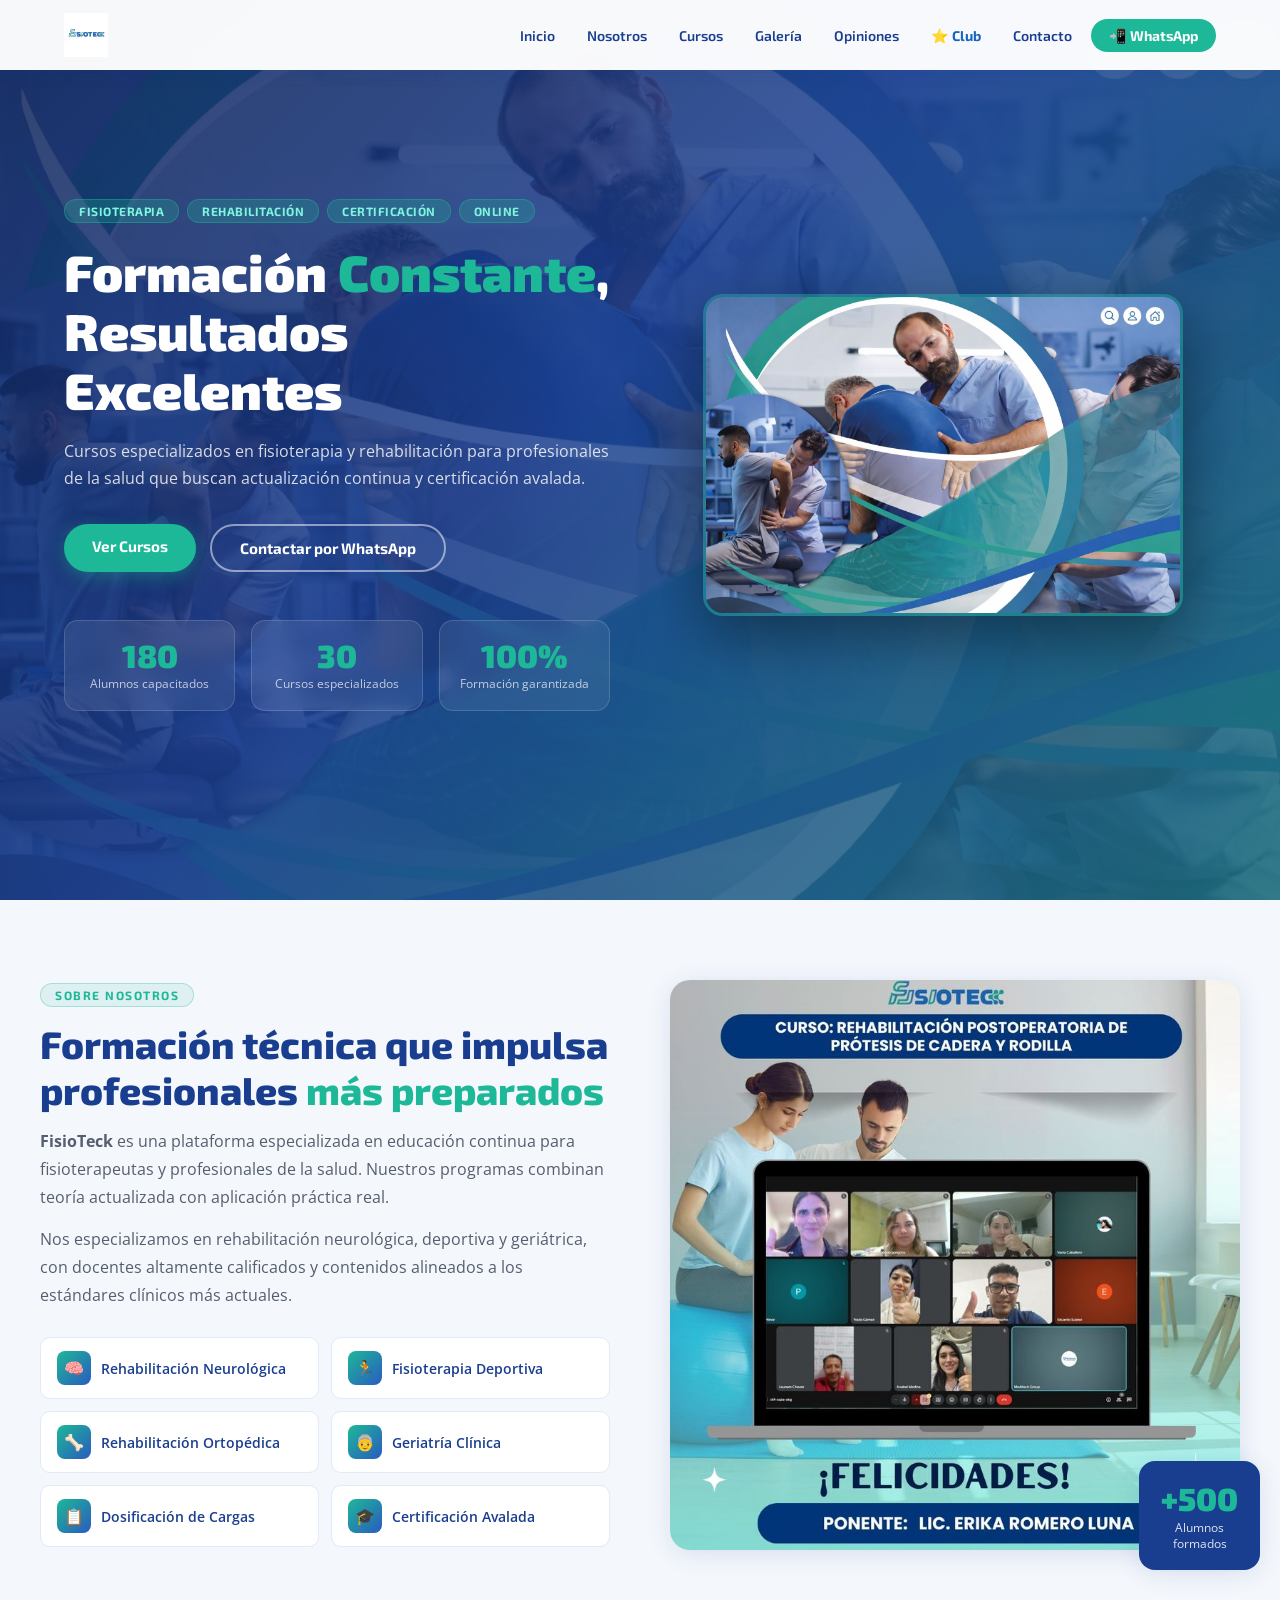
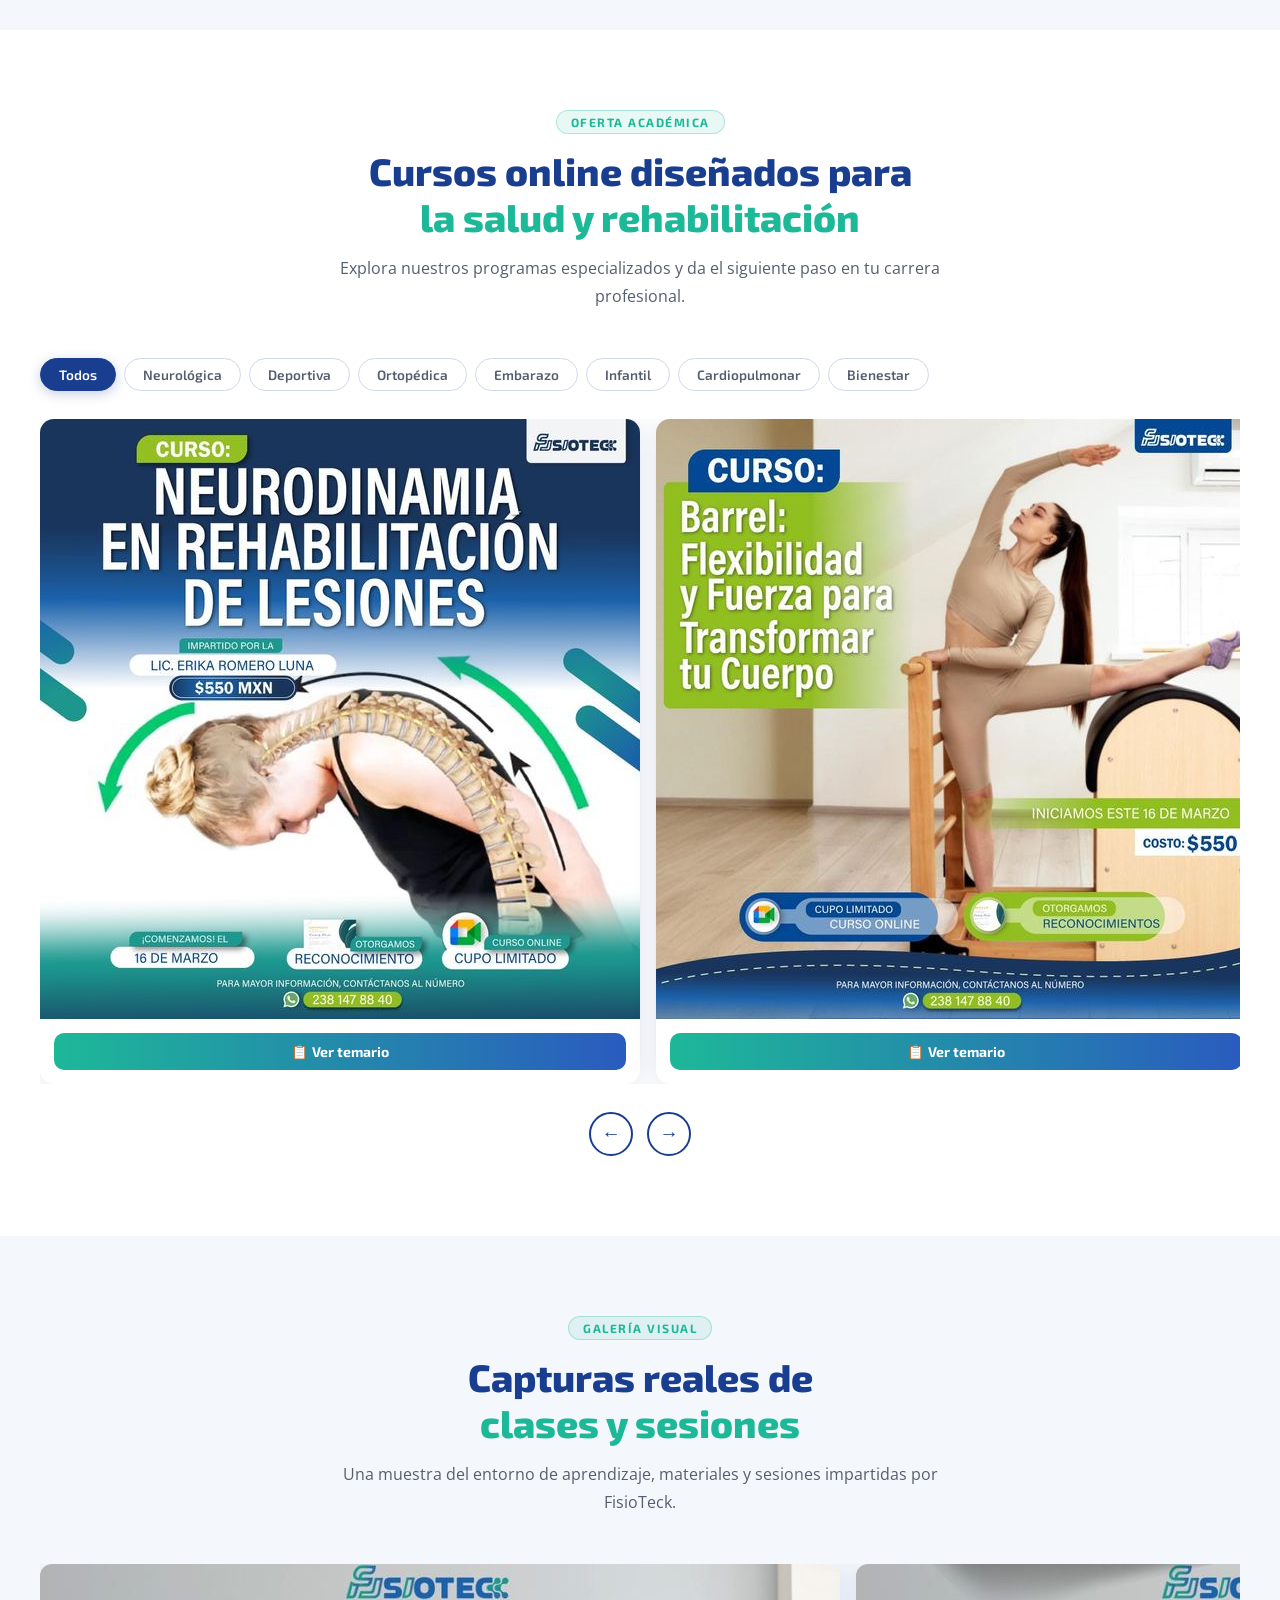
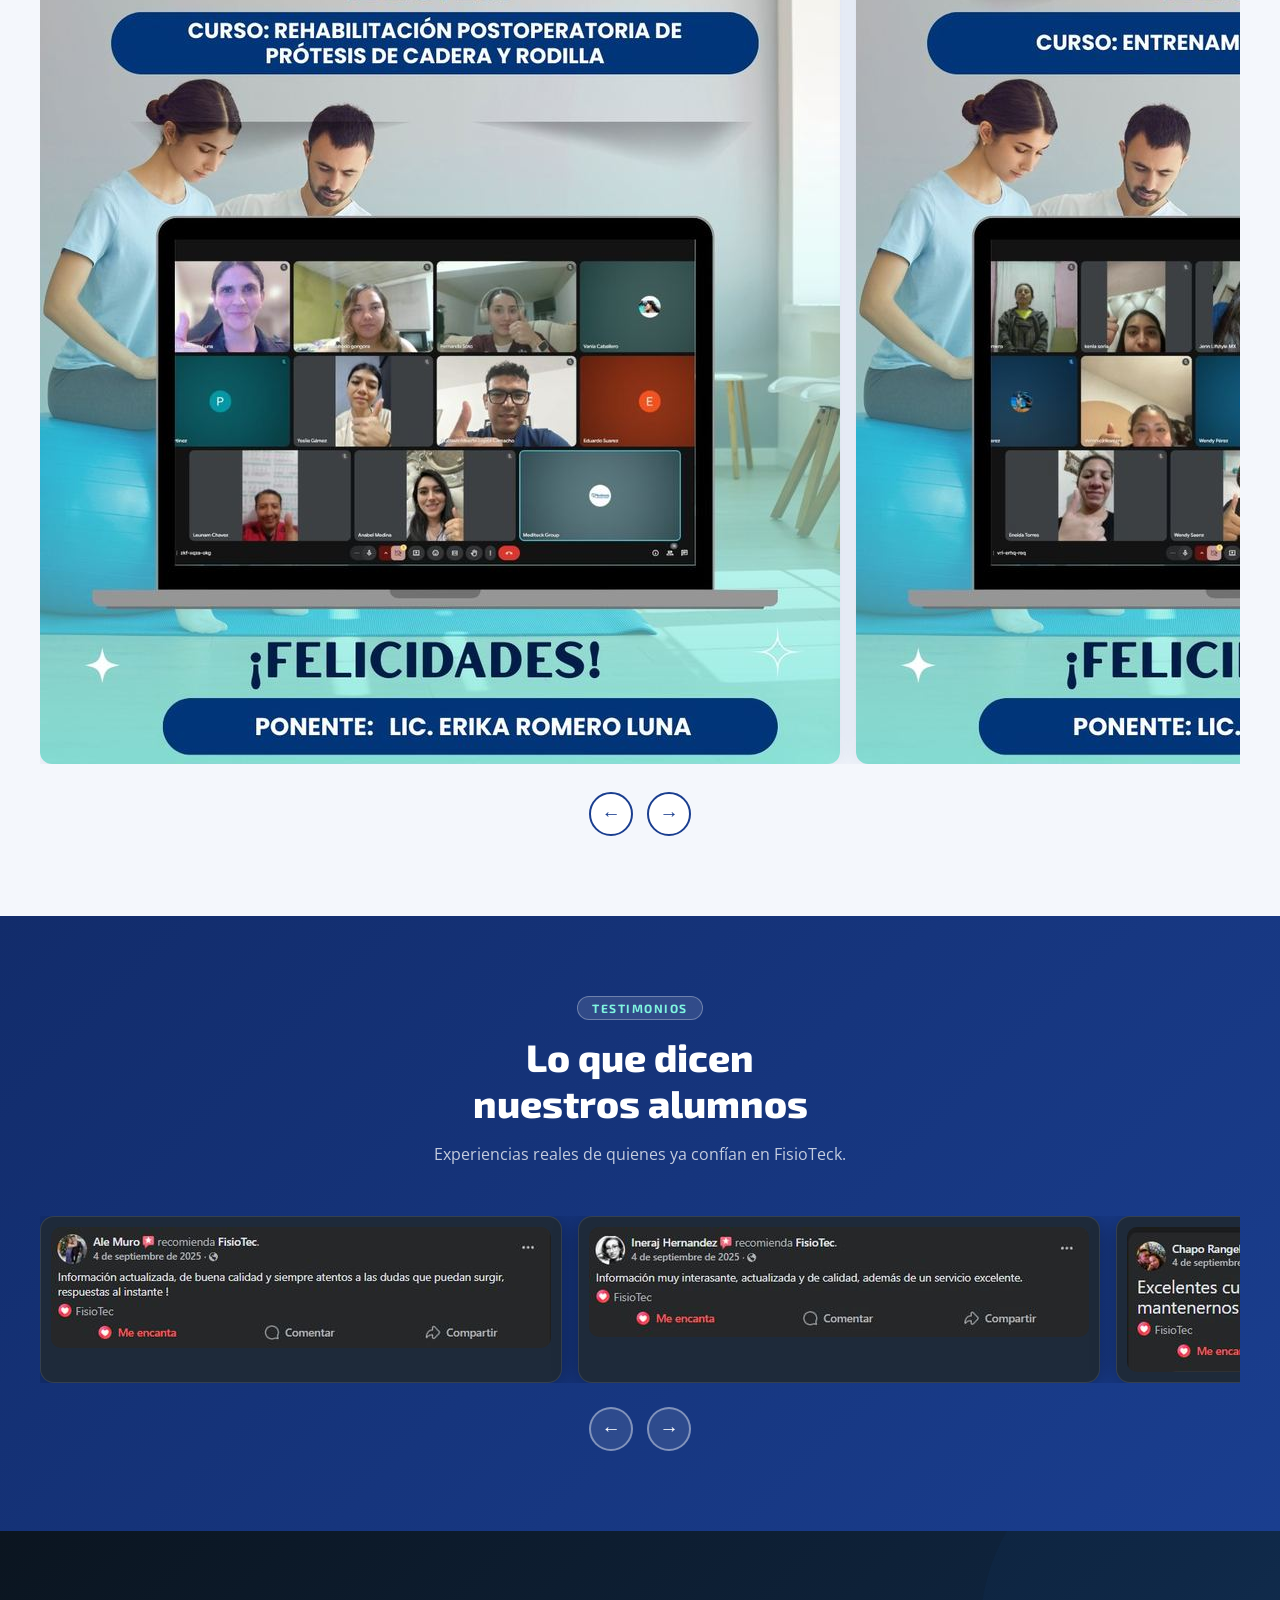
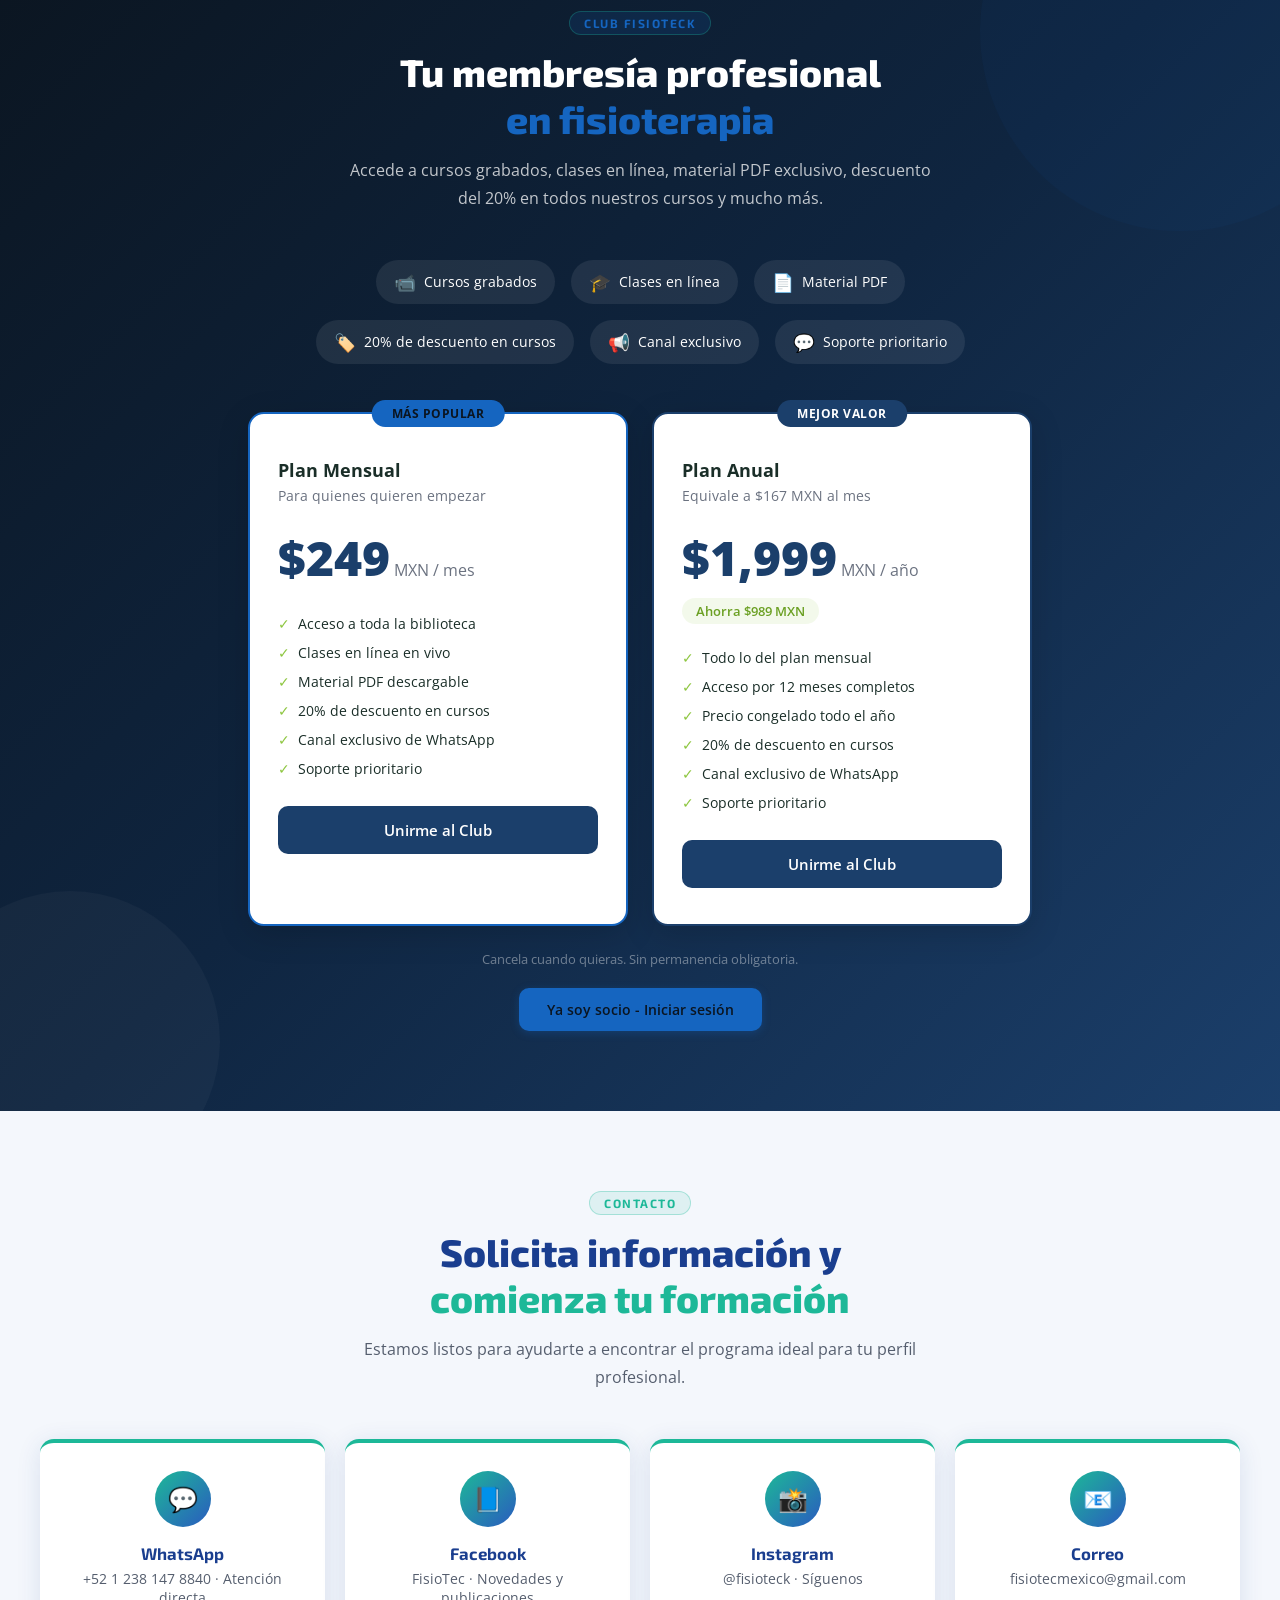
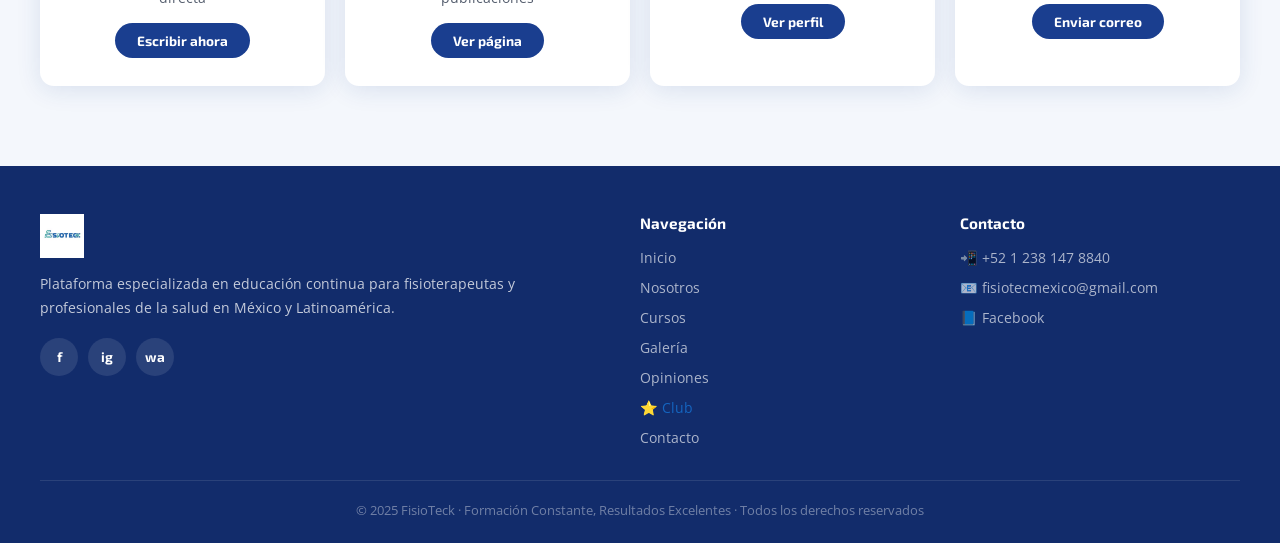
==== commit e4ef2b01: "Add files via upload" ====
--- a/index.html
+++ b/index.html
@@ -197,7 +197,7 @@
         <h3 style="font-size:1.1rem;font-weight:700;color:#1A2E28;margin-bottom:4px;margin-top:8px;">Plan Mensual</h3>
         <p style="font-size:.85rem;color:#6B7280;margin-bottom:20px;">Para quienes quieren empezar</p>
         <div style="margin-bottom:24px;">
-          <span style="font-size:3rem;font-weight:800;color:#1B3F6B;">$249</span>
+          <span style="font-size:3rem;font-weight:800;color:#1B3F6B;" id="landing-precio-mes">$249</span>
           <span style="font-size:1rem;color:#6B7280;"> MXN / mes</span>
         </div>
         <div style="display:flex;flex-direction:column;gap:10px;margin-bottom:28px;">
@@ -215,12 +215,12 @@
       <div style="flex:1;min-width:280px;max-width:380px;background:#fff;border-radius:16px;padding:36px 28px;position:relative;box-shadow:0 8px 32px rgba(0,0,0,.15);border:2px solid #1B3F6B;">
         <div style="position:absolute;top:-14px;left:50%;transform:translateX(-50%);background:#1B3F6B;color:#fff;padding:5px 20px;border-radius:20px;font-size:.75rem;font-weight:700;letter-spacing:.5px;">MEJOR VALOR</div>
         <h3 style="font-size:1.1rem;font-weight:700;color:#1A2E28;margin-bottom:4px;margin-top:8px;">Plan Anual</h3>
-        <p style="font-size:.85rem;color:#6B7280;margin-bottom:20px;">Equivale a $167 MXN al mes</p>
+        <p style="font-size:.85rem;color:#6B7280;margin-bottom:20px;" id="landing-equivale">Equivale a $167 MXN al mes</p>
         <div style="margin-bottom:8px;">
-          <span style="font-size:3rem;font-weight:800;color:#1B3F6B;">$1,999</span>
+          <span style="font-size:3rem;font-weight:800;color:#1B3F6B;" id="landing-precio-ano">$1,999</span>
           <span style="font-size:1rem;color:#6B7280;"> MXN / año</span>
         </div>
-        <div style="display:inline-block;background:rgba(141,198,63,.1);color:#6BA023;padding:4px 14px;border-radius:20px;font-size:.8rem;font-weight:600;margin-bottom:24px;">Ahorra $989 MXN</div>
+        <div style="display:inline-block;background:rgba(141,198,63,.1);color:#6BA023;padding:4px 14px;border-radius:20px;font-size:.8rem;font-weight:600;margin-bottom:24px;" id="landing-ahorro">Ahorra $989 MXN</div>
         <div style="display:flex;flex-direction:column;gap:10px;margin-bottom:28px;">
           <div style="display:flex;align-items:center;gap:8px;font-size:.88rem;color:#1A2E28;"><span style="color:#8DC63F;">✓</span> Todo lo del plan mensual</div>
           <div style="display:flex;align-items:center;gap:8px;font-size:.88rem;color:#1A2E28;"><span style="color:#8DC63F;">✓</span> Acceso por 12 meses completos</div>
@@ -318,5 +318,32 @@
 
 <script src="data.js"></script>
 <script src="script.js"></script>
+<script>
+// ═══ PRECIOS DINÁMICOS DE LA MEMBRESÍA (Firestore config/club vía REST, sin SDK) ═══
+// Los precios de las tarjetas se leen del mismo lugar que edita el admin del club.
+// Si Firestore no responde, se quedan los precios de respaldo del HTML.
+(function(){
+  fetch('https://firestore.googleapis.com/v1/projects/club-fisioteck/databases/(default)/documents/config/club')
+    .then(r => r.json())
+    .then(d => {
+      const f = (d && d.fields) || {};
+      const num = v => Number(v && (v.integerValue || v.doubleValue));
+      const precioMes = num(f.precioMes);
+      const precioAno = num(f.precioAno);
+      if (!(precioMes > 0) || !(precioAno > 0)) return;
+
+      const ahorro = Math.max(0, (precioMes * 12) - precioAno);
+      const equivale = Math.round(precioAno / 12);
+      const fmt = n => n.toLocaleString('es-MX');
+      const setTxt = (id, txt) => { const el = document.getElementById(id); if (el) el.textContent = txt; };
+
+      setTxt('landing-precio-mes', '$' + fmt(precioMes));
+      setTxt('landing-precio-ano', '$' + fmt(precioAno));
+      setTxt('landing-equivale', 'Equivale a $' + fmt(equivale) + ' MXN al mes');
+      setTxt('landing-ahorro', 'Ahorra $' + fmt(ahorro) + ' MXN');
+    })
+    .catch(() => { /* fallback: precios del HTML */ });
+})();
+</script>
 </body>
 </html>
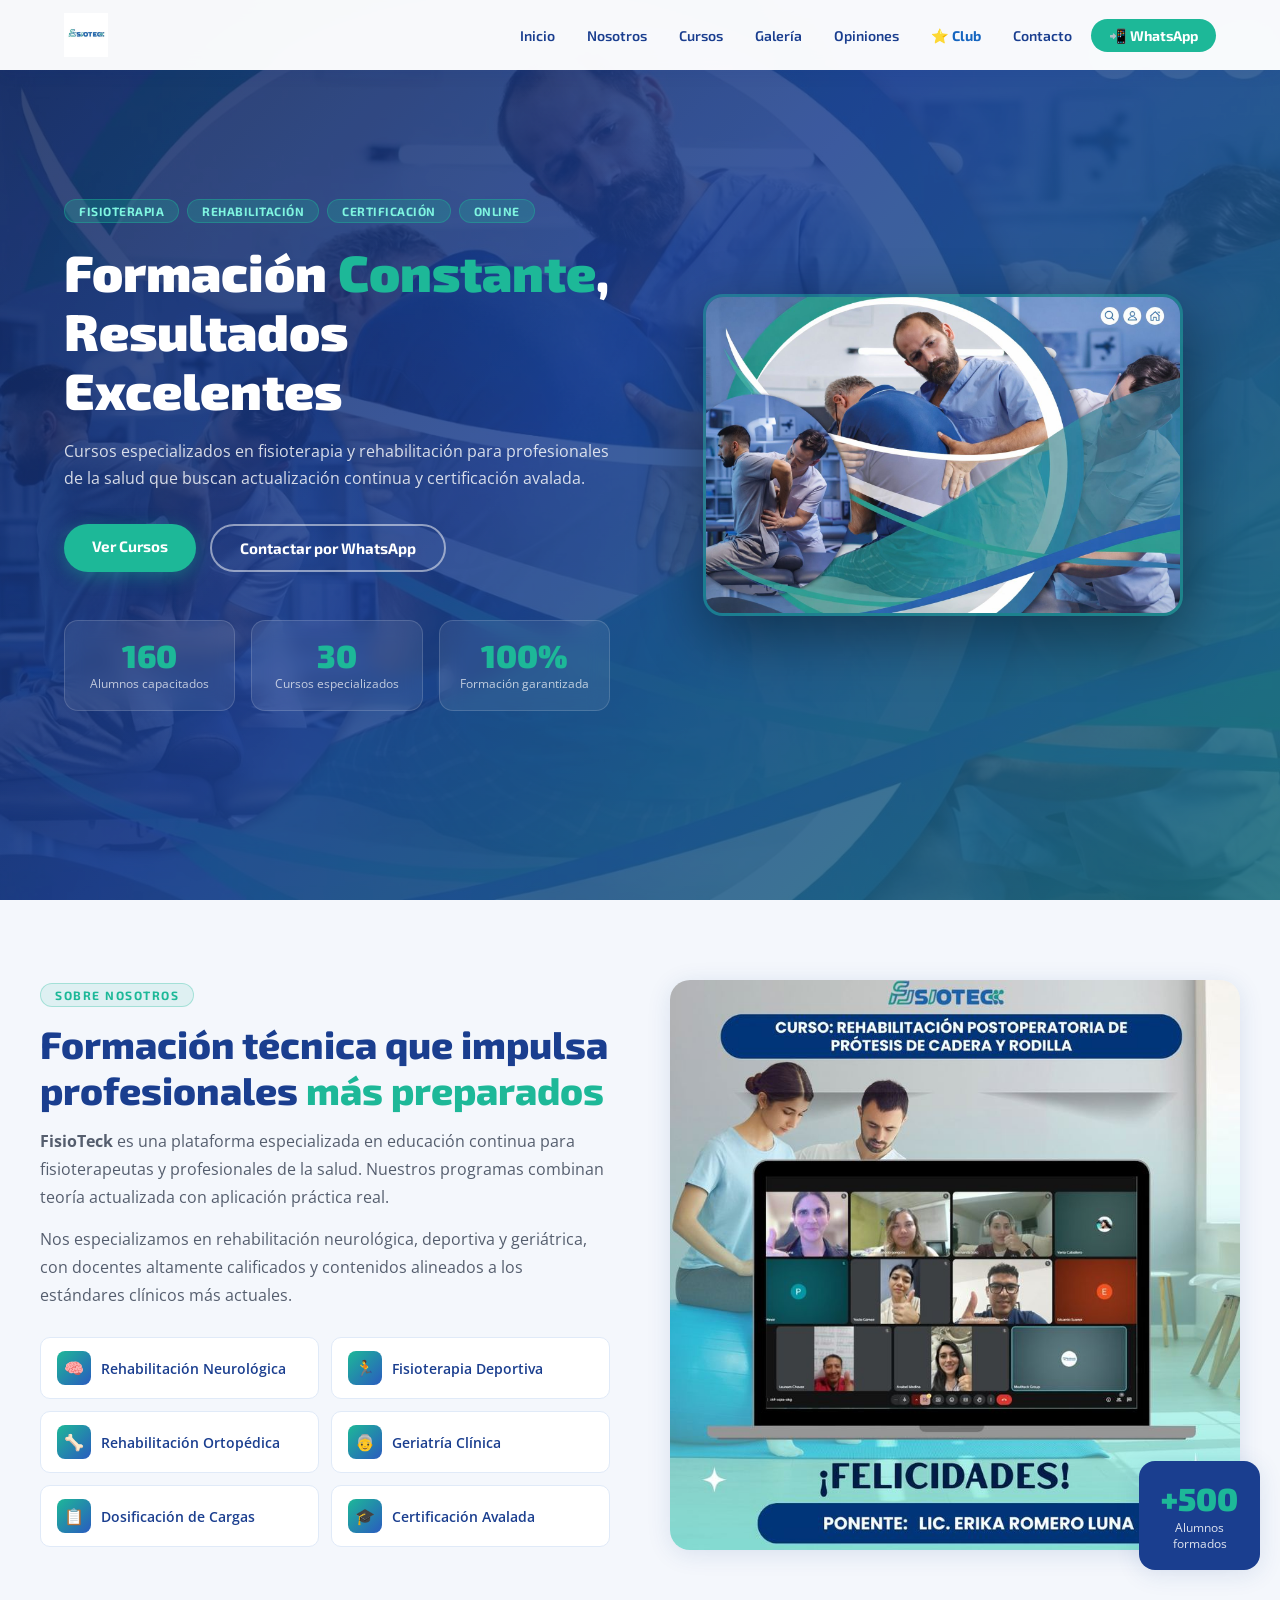
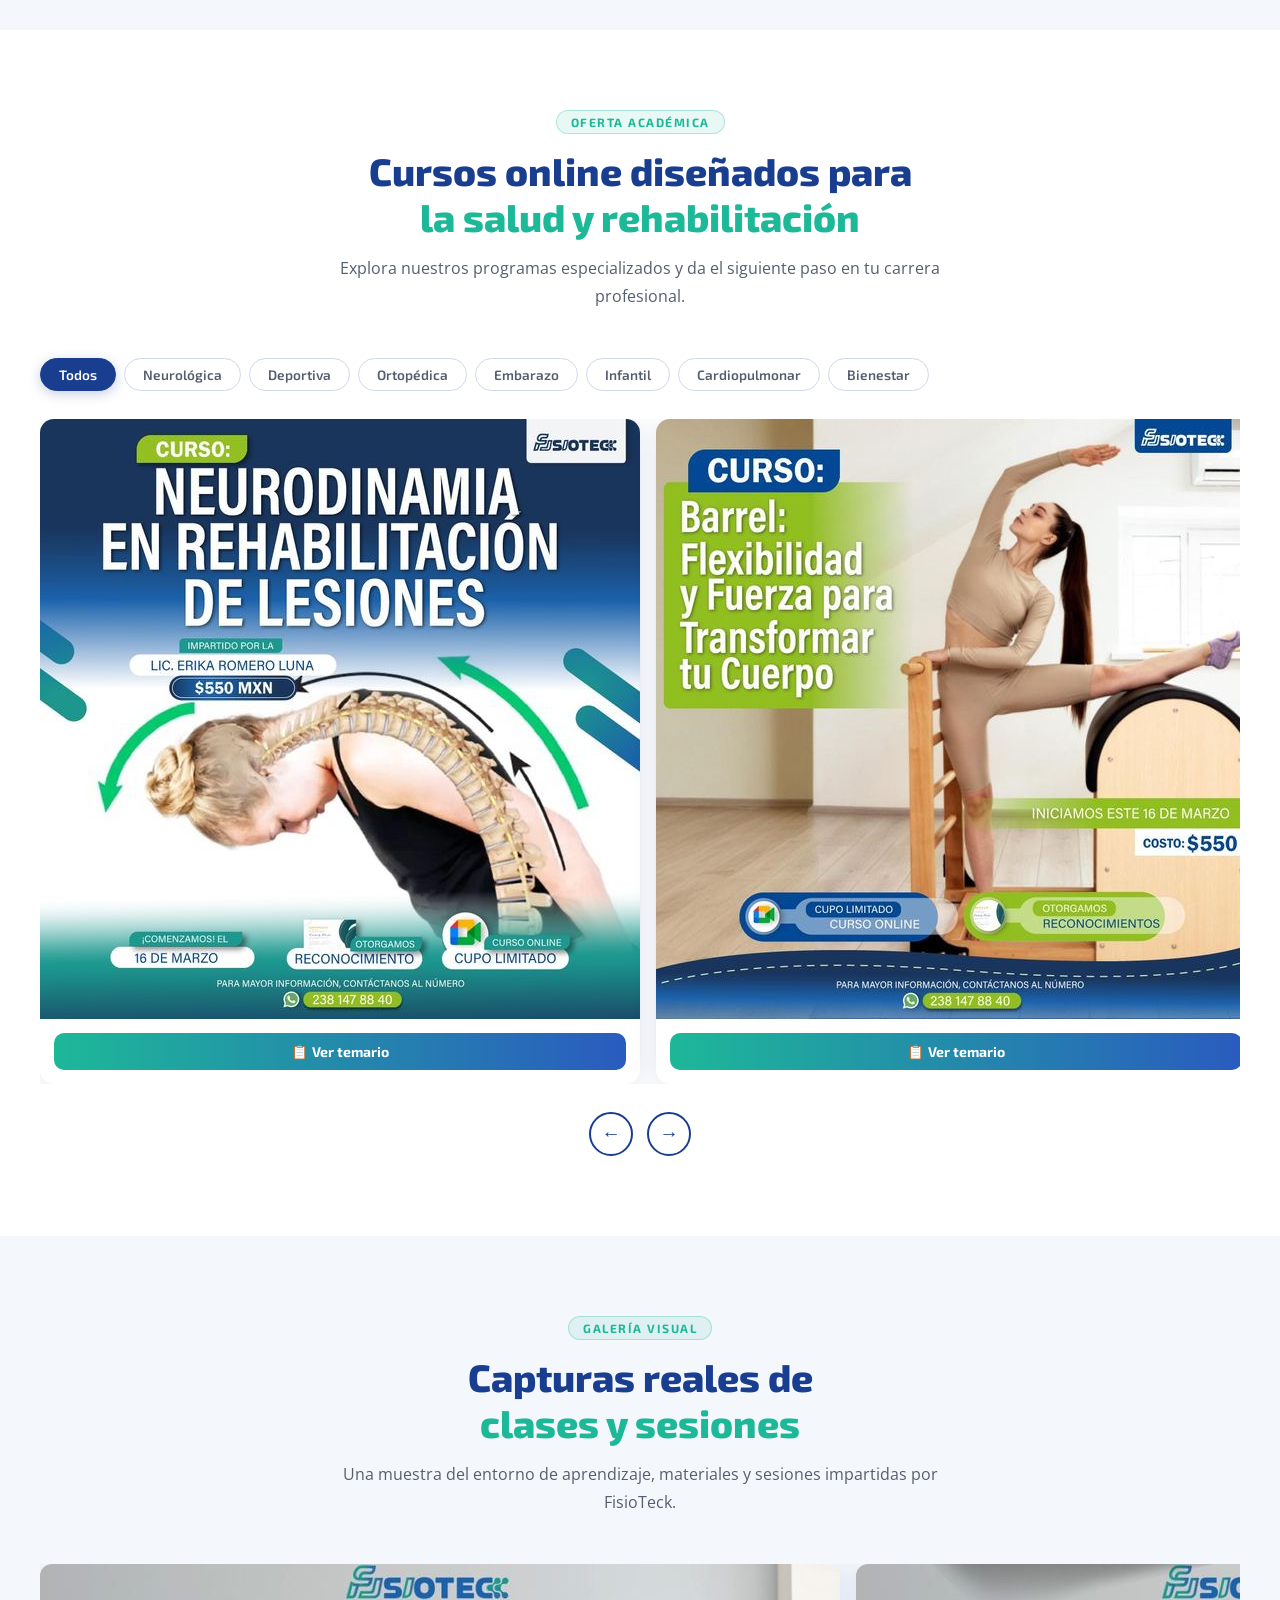
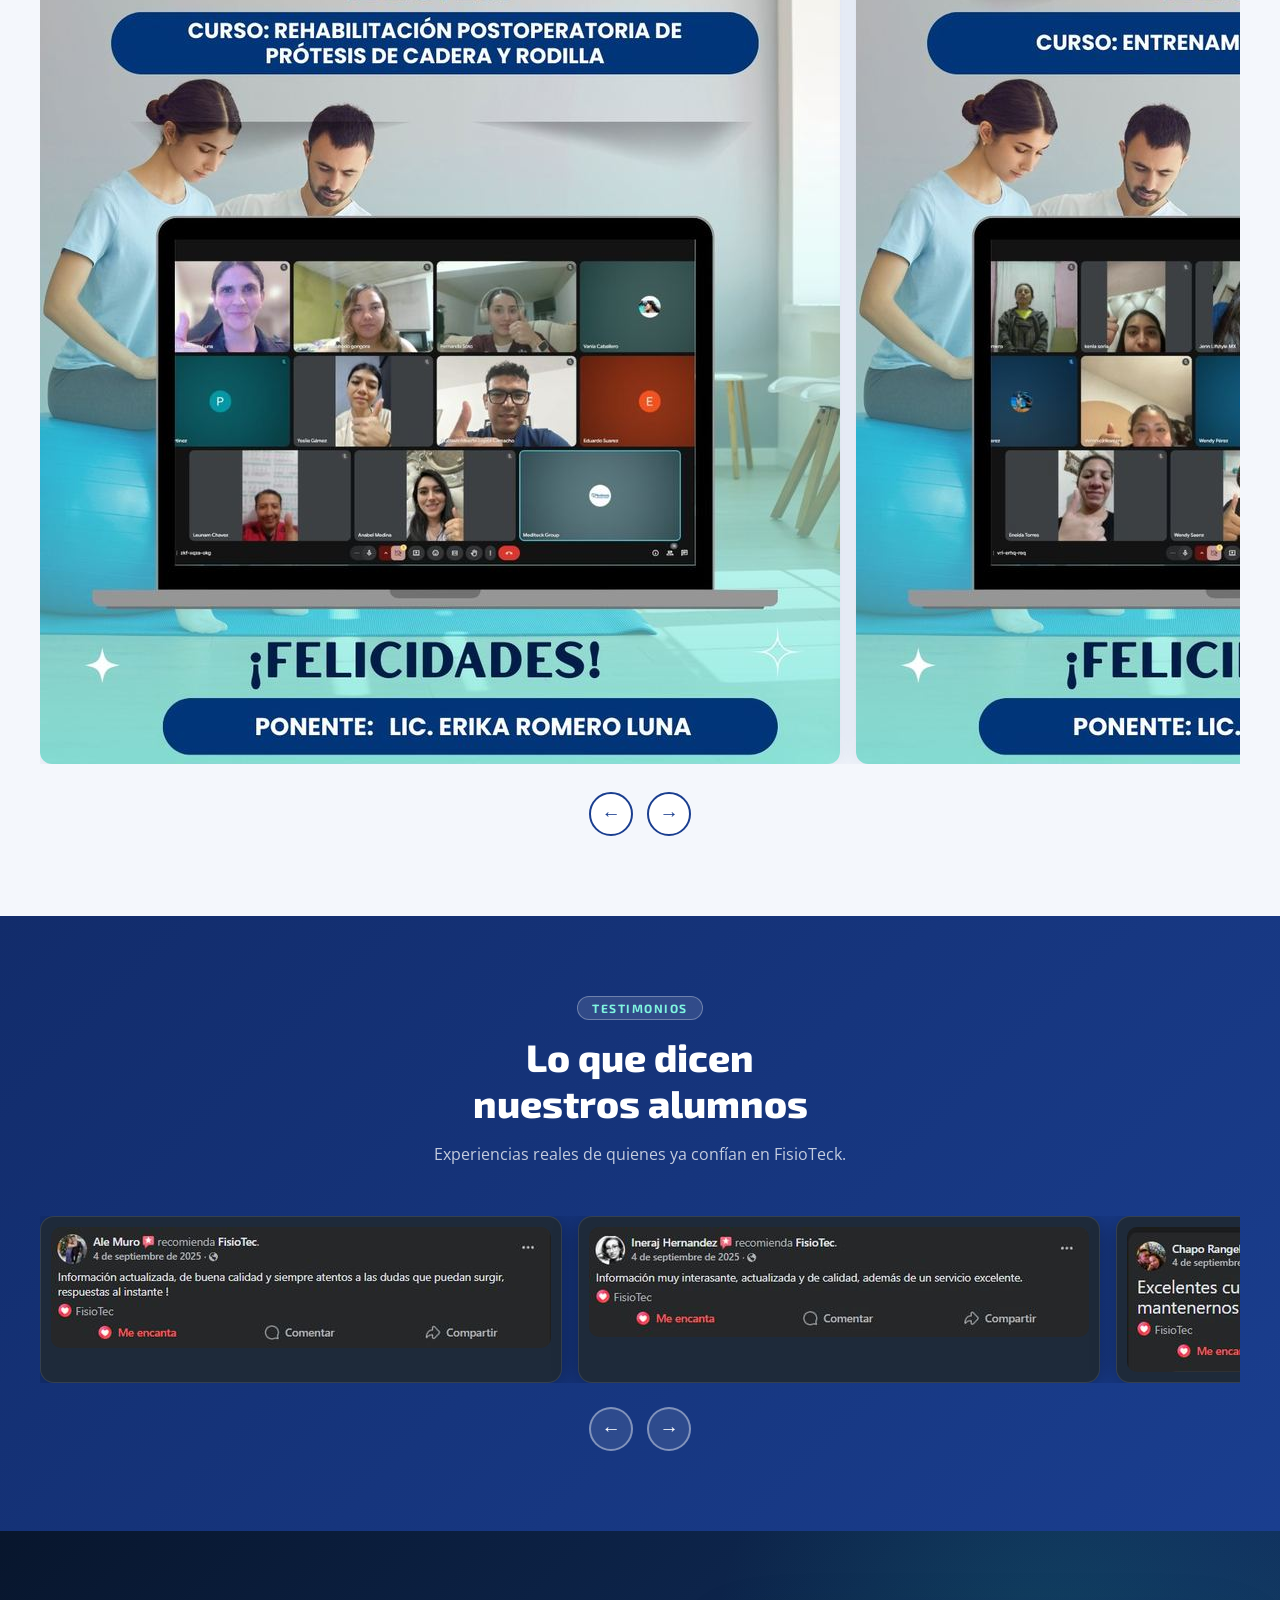
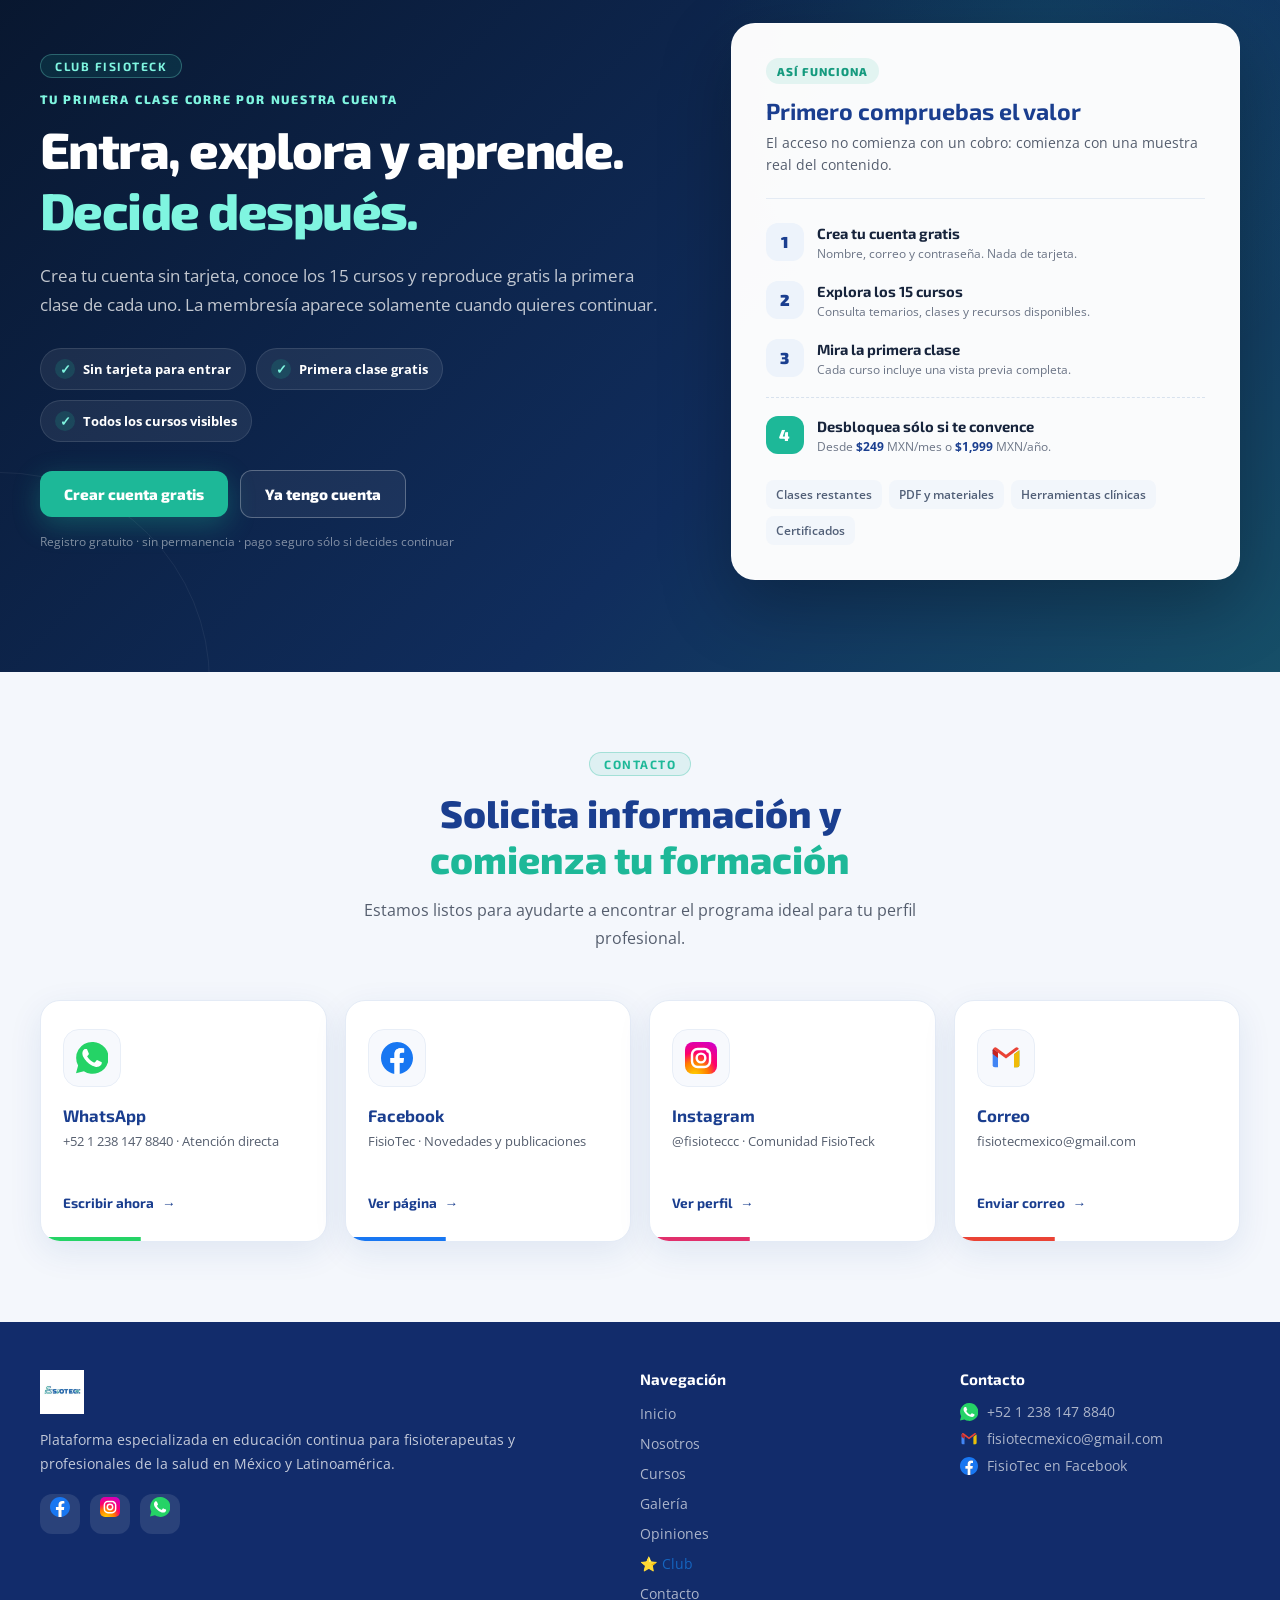
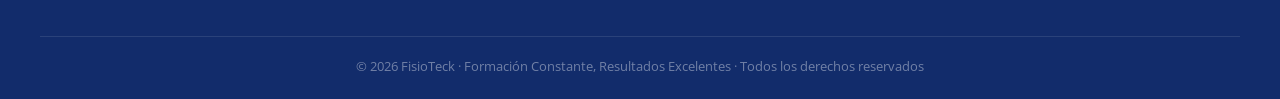
==== commit 810b7043: "Redesign free Club entry and brand contacts" ====
--- a/index.html
+++ b/index.html
@@ -156,87 +156,42 @@
 <!-- CONTACTO -->
 
 <!-- CLUB FISIOTECK -->
-<section id="club" style="padding:80px 0;background:linear-gradient(135deg,#0B1520 0%,#0F2540 50%,#1B3F6B 100%);position:relative;overflow:hidden;">
-  <div style="position:absolute;top:-100px;right:-100px;width:400px;height:400px;border-radius:50%;background:rgba(21,101,192,.05);"></div>
-  <div style="position:absolute;bottom:-80px;left:-80px;width:300px;height:300px;border-radius:50%;background:rgba(255,255,255,.03);"></div>
-  <div class="section-inner" style="position:relative;z-index:1;">
-    <div class="section-header center reveal">
-      <div class="section-tag" style="background:rgba(21,101,192,.15);color:#1565C0;">Club FisioTeck</div>
-      <h2 class="section-title white" style="font-size:2.4rem;">Tu membresía profesional<br/><span style="color:#1565C0;">en fisioterapia</span></h2>
-      <p class="section-desc white-desc" style="max-width:600px;margin:0 auto;">Accede a cursos grabados, clases en línea, material PDF exclusivo, descuento del 20% en todos nuestros cursos y mucho más.</p>
-    </div>
-
-    <!-- BENEFITS -->
-    <div style="display:flex;flex-wrap:wrap;justify-content:center;gap:16px;margin:40px auto 48px;max-width:800px;">
-      <div style="display:flex;align-items:center;gap:8px;background:rgba(255,255,255,.08);padding:10px 18px;border-radius:30px;">
-        <span style="font-size:1.1rem;">📹</span><span style="color:#fff;font-size:.88rem;">Cursos grabados</span>
-      </div>
-      <div style="display:flex;align-items:center;gap:8px;background:rgba(255,255,255,.08);padding:10px 18px;border-radius:30px;">
-        <span style="font-size:1.1rem;">🎓</span><span style="color:#fff;font-size:.88rem;">Clases en línea</span>
-      </div>
-      <div style="display:flex;align-items:center;gap:8px;background:rgba(255,255,255,.08);padding:10px 18px;border-radius:30px;">
-        <span style="font-size:1.1rem;">📄</span><span style="color:#fff;font-size:.88rem;">Material PDF</span>
-      </div>
-      <div style="display:flex;align-items:center;gap:8px;background:rgba(255,255,255,.08);padding:10px 18px;border-radius:30px;">
-        <span style="font-size:1.1rem;">🏷️</span><span style="color:#fff;font-size:.88rem;">20% de descuento en cursos</span>
-      </div>
-      <div style="display:flex;align-items:center;gap:8px;background:rgba(255,255,255,.08);padding:10px 18px;border-radius:30px;">
-        <span style="font-size:1.1rem;">📢</span><span style="color:#fff;font-size:.88rem;">Canal exclusivo</span>
-      </div>
-      <div style="display:flex;align-items:center;gap:8px;background:rgba(255,255,255,.08);padding:10px 18px;border-radius:30px;">
-        <span style="font-size:1.1rem;">💬</span><span style="color:#fff;font-size:.88rem;">Soporte prioritario</span>
-      </div>
-    </div>
-
-    <!-- PRICING CARDS -->
-    <div style="display:flex;justify-content:center;gap:24px;flex-wrap:wrap;max-width:820px;margin:0 auto;">
-
-      <!-- PLAN MENSUAL -->
-      <div style="flex:1;min-width:280px;max-width:380px;background:#fff;border-radius:16px;padding:36px 28px;position:relative;box-shadow:0 8px 32px rgba(0,0,0,.15);border:2px solid #1565C0;">
-        <div style="position:absolute;top:-14px;left:50%;transform:translateX(-50%);background:#1565C0;color:#0B1520;padding:5px 20px;border-radius:20px;font-size:.75rem;font-weight:700;letter-spacing:.5px;">MÁS POPULAR</div>
-        <h3 style="font-size:1.1rem;font-weight:700;color:#1A2E28;margin-bottom:4px;margin-top:8px;">Plan Mensual</h3>
-        <p style="font-size:.85rem;color:#6B7280;margin-bottom:20px;">Para quienes quieren empezar</p>
-        <div style="margin-bottom:24px;">
-          <span style="font-size:3rem;font-weight:800;color:#1B3F6B;" id="landing-precio-mes">$249</span>
-          <span style="font-size:1rem;color:#6B7280;"> MXN / mes</span>
-        </div>
-        <div style="display:flex;flex-direction:column;gap:10px;margin-bottom:28px;">
-          <div style="display:flex;align-items:center;gap:8px;font-size:.88rem;color:#1A2E28;"><span style="color:#8DC63F;">✓</span> Acceso a toda la biblioteca</div>
-          <div style="display:flex;align-items:center;gap:8px;font-size:.88rem;color:#1A2E28;"><span style="color:#8DC63F;">✓</span> Clases en línea en vivo</div>
-          <div style="display:flex;align-items:center;gap:8px;font-size:.88rem;color:#1A2E28;"><span style="color:#8DC63F;">✓</span> Material PDF descargable</div>
-          <div style="display:flex;align-items:center;gap:8px;font-size:.88rem;color:#1A2E28;"><span style="color:#8DC63F;">✓</span> 20% de descuento en cursos</div>
-          <div style="display:flex;align-items:center;gap:8px;font-size:.88rem;color:#1A2E28;"><span style="color:#8DC63F;">✓</span> Canal exclusivo de WhatsApp</div>
-          <div style="display:flex;align-items:center;gap:8px;font-size:.88rem;color:#1A2E28;"><span style="color:#8DC63F;">✓</span> Soporte prioritario</div>
-        </div>
-        <a href="https://club.fisioteck.com" target="_blank" style="display:block;text-align:center;padding:14px;background:#1B3F6B;color:#fff;border-radius:10px;font-size:.95rem;font-weight:600;text-decoration:none;transition:all .25s ease;" onmouseover="this.style.background='#122D4F';this.style.transform='translateY(-2px)'" onmouseout="this.style.background='#1B3F6B';this.style.transform='translateY(0)'">Unirme al Club</a>
-      </div>
-
-      <!-- PLAN ANUAL -->
-      <div style="flex:1;min-width:280px;max-width:380px;background:#fff;border-radius:16px;padding:36px 28px;position:relative;box-shadow:0 8px 32px rgba(0,0,0,.15);border:2px solid #1B3F6B;">
-        <div style="position:absolute;top:-14px;left:50%;transform:translateX(-50%);background:#1B3F6B;color:#fff;padding:5px 20px;border-radius:20px;font-size:.75rem;font-weight:700;letter-spacing:.5px;">MEJOR VALOR</div>
-        <h3 style="font-size:1.1rem;font-weight:700;color:#1A2E28;margin-bottom:4px;margin-top:8px;">Plan Anual</h3>
-        <p style="font-size:.85rem;color:#6B7280;margin-bottom:20px;" id="landing-equivale">Equivale a $167 MXN al mes</p>
-        <div style="margin-bottom:8px;">
-          <span style="font-size:3rem;font-weight:800;color:#1B3F6B;" id="landing-precio-ano">$1,999</span>
-          <span style="font-size:1rem;color:#6B7280;"> MXN / año</span>
-        </div>
-        <div style="display:inline-block;background:rgba(141,198,63,.1);color:#6BA023;padding:4px 14px;border-radius:20px;font-size:.8rem;font-weight:600;margin-bottom:24px;" id="landing-ahorro">Ahorra $989 MXN</div>
-        <div style="display:flex;flex-direction:column;gap:10px;margin-bottom:28px;">
-          <div style="display:flex;align-items:center;gap:8px;font-size:.88rem;color:#1A2E28;"><span style="color:#8DC63F;">✓</span> Todo lo del plan mensual</div>
-          <div style="display:flex;align-items:center;gap:8px;font-size:.88rem;color:#1A2E28;"><span style="color:#8DC63F;">✓</span> Acceso por 12 meses completos</div>
-          <div style="display:flex;align-items:center;gap:8px;font-size:.88rem;color:#1A2E28;"><span style="color:#8DC63F;">✓</span> Precio congelado todo el año</div>
-          <div style="display:flex;align-items:center;gap:8px;font-size:.88rem;color:#1A2E28;"><span style="color:#8DC63F;">✓</span> 20% de descuento en cursos</div>
-          <div style="display:flex;align-items:center;gap:8px;font-size:.88rem;color:#1A2E28;"><span style="color:#8DC63F;">✓</span> Canal exclusivo de WhatsApp</div>
-          <div style="display:flex;align-items:center;gap:8px;font-size:.88rem;color:#1A2E28;"><span style="color:#8DC63F;">✓</span> Soporte prioritario</div>
-        </div>
-        <a href="https://club.fisioteck.com" target="_blank" style="display:block;text-align:center;padding:14px;background:#1B3F6B;color:#fff;border-radius:10px;font-size:.95rem;font-weight:600;text-decoration:none;transition:all .25s ease;" onmouseover="this.style.background='#122D4F';this.style.transform='translateY(-2px)'" onmouseout="this.style.background='#1B3F6B';this.style.transform='translateY(0)'">Unirme al Club</a>
-      </div>
-
-    </div>
-
-    <p style="text-align:center;color:rgba(255,255,255,.4);font-size:.82rem;margin-top:24px;">Cancela cuando quieras. Sin permanencia obligatoria.</p>
-    <div style="text-align:center;margin-top:20px;">
-      <a href="https://teccapitalweb.github.io/club-fisioteck/" target="_blank" style="display:inline-flex;align-items:center;gap:8px;padding:12px 28px;border-radius:10px;background:#1565C0;color:#0B1520;font-size:.9rem;font-weight:600;text-decoration:none;transition:all .25s ease;box-shadow:0 2px 8px rgba(21,101,192,.3);" onmouseover="this.style.background='#4285D6';this.style.transform='translateY(-2px)';this.style.boxShadow='0 4px 16px rgba(21,101,192,.4)'" onmouseout="this.style.background='#1565C0';this.style.transform='translateY(0)';this.style.boxShadow='0 2px 8px rgba(21,101,192,.3)'" onmousedown="this.style.transform='scale(.97)'" onmouseup="this.style.transform='translateY(-2px)'">Ya soy socio - Iniciar sesión</a>
+<section id="club" class="club-section">
+  <div class="section-inner club-inner">
+    <div class="club-copy reveal">
+      <div class="section-tag club-tag">Club FisioTeck</div>
+      <p class="club-kicker">Tu primera clase corre por nuestra cuenta</p>
+      <h2 class="section-title white club-title">Entra, explora y aprende.<br/><span>Decide después.</span></h2>
+      <p class="section-desc white-desc club-desc">Crea tu cuenta sin tarjeta, conoce los 15 cursos y reproduce gratis la primera clase de cada uno. La membresía aparece solamente cuando quieres continuar.</p>
+      <div class="club-trust" aria-label="Beneficios de acceso gratuito">
+        <div><span>✓</span><strong>Sin tarjeta para entrar</strong></div>
+        <div><span>✓</span><strong>Primera clase gratis</strong></div>
+        <div><span>✓</span><strong>Todos los cursos visibles</strong></div>
+      </div>
+      <div class="club-actions">
+        <a class="club-btn-primary" href="https://club.fisioteck.com/?mode=register">Crear cuenta gratis</a>
+        <a class="club-btn-secondary" href="https://club.fisioteck.com/?mode=login">Ya tengo cuenta</a>
+      </div>
+      <p class="club-fineprint">Registro gratuito · sin permanencia · pago seguro sólo si decides continuar</p>
+    </div>
+
+    <div class="club-access-card reveal">
+      <div class="club-card-head">
+        <span class="club-card-badge">Así funciona</span>
+        <h3>Primero compruebas el valor</h3>
+        <p>El acceso no comienza con un cobro: comienza con una muestra real del contenido.</p>
+      </div>
+      <ol class="club-steps">
+        <li><span>1</span><div><strong>Crea tu cuenta gratis</strong><small>Nombre, correo y contraseña. Nada de tarjeta.</small></div></li>
+        <li><span>2</span><div><strong>Explora los 15 cursos</strong><small>Consulta temarios, clases y recursos disponibles.</small></div></li>
+        <li><span>3</span><div><strong>Mira la primera clase</strong><small>Cada curso incluye una vista previa completa.</small></div></li>
+        <li class="club-step-premium"><span>4</span><div><strong>Desbloquea sólo si te convence</strong><small>Desde <b id="landing-precio-mes">$249</b> MXN/mes o <b id="landing-precio-ano">$1,999</b> MXN/año.</small></div></li>
+      </ol>
+      <div class="club-unlock-list">
+        <span>Clases restantes</span><span>PDF y materiales</span><span>Herramientas clínicas</span><span>Certificados</span>
+      </div>
+      <span id="landing-equivale" hidden>Equivale a $167 MXN al mes</span>
+      <span id="landing-ahorro" hidden>Ahorra $989 MXN</span>
     </div>
   </div>
 </section>
@@ -279,7 +234,7 @@
     </div>
   </div>
   <div class="footer-bottom">
-    <p>© 2025 FisioTeck · Formación Constante, Resultados Excelentes · Todos los derechos reservados</p>
+    <p>© <span id="footer-year">2026</span> FisioTeck · Formación Constante, Resultados Excelentes · Todos los derechos reservados</p>
   </div>
 </footer>
 
--- a/styles.css
+++ b/styles.css
@@ -136,14 +136,54 @@
 
 /* CONTACTO */
 #contacto{background:var(--gris-claro)}
-.contacto-cards{display:grid;grid-template-columns:repeat(auto-fit,minmax(220px,1fr));gap:20px}
-.contacto-card{background:#fff;border-radius:var(--radius);padding:28px 22px;box-shadow:var(--sombra);text-align:center;transition:transform 0.3s,box-shadow 0.3s;border-top:4px solid var(--verde)}
-.contacto-card:hover{transform:translateY(-5px);box-shadow:var(--sombra-hover)}
-.contacto-icon{width:56px;height:56px;border-radius:50%;background:linear-gradient(135deg,var(--verde),var(--azul-light));display:flex;align-items:center;justify-content:center;margin:0 auto 16px;font-size:1.5rem}
+.contacto-cards{display:grid;grid-template-columns:repeat(4,1fr);gap:18px}
+.contacto-card{background:#fff;border-radius:20px;padding:28px 22px;box-shadow:0 10px 34px rgba(26,62,143,.09);text-align:left;transition:transform .3s,box-shadow .3s;border:1px solid #e4ebf6;position:relative;overflow:hidden}
+.contacto-card::after{content:'';position:absolute;inset:auto 0 0;height:4px;background:var(--brand-color,var(--verde));transform:scaleX(.35);transform-origin:left;transition:transform .3s ease}
+.contacto-card:hover{transform:translateY(-6px);box-shadow:var(--sombra-hover)}
+.contacto-card:hover::after{transform:scaleX(1)}
+.contacto-icon{width:58px;height:58px;border-radius:16px;background:#f7f9fd;border:1px solid #e8eef7;display:flex;align-items:center;justify-content:center;margin:0 0 18px}
+.contacto-icon img{width:32px;height:32px;object-fit:contain}
 .contacto-card h3{font-family:'Exo 2',sans-serif;font-weight:700;color:var(--azul);font-size:1.05rem;margin-bottom:6px}
-.contacto-card p{color:var(--gris-texto);font-size:0.85rem;margin-bottom:16px}
-.contacto-card a{display:inline-block;background:var(--azul);color:#fff;font-family:'Exo 2',sans-serif;font-weight:700;font-size:0.85rem;padding:9px 22px;border-radius:24px;transition:background 0.2s}
-.contacto-card a:hover{background:var(--verde)}
+.contacto-card p{color:var(--gris-texto);font-size:.84rem;line-height:1.55;min-height:42px;margin-bottom:18px}
+.contacto-card a{display:inline-flex;align-items:center;gap:8px;color:var(--azul);font-family:'Exo 2',sans-serif;font-weight:700;font-size:.85rem;transition:color .2s}
+.contacto-card a::after{content:'→';transition:transform .2s ease}
+.contacto-card a:hover{color:var(--brand-color,var(--verde))}
+.contacto-card a:hover::after{transform:translateX(4px)}
+
+/* CLUB: entrada gratuita primero, membresía después */
+.club-section{padding:92px 24px;background:radial-gradient(circle at 82% 18%,rgba(29,184,152,.16),transparent 28%),linear-gradient(135deg,#08162d 0%,#102d5d 62%,#164f68 100%);position:relative;overflow:hidden}
+.club-section::before{content:'';position:absolute;width:420px;height:420px;border:1px solid rgba(255,255,255,.06);border-radius:50%;left:-210px;bottom:-220px}
+.club-inner{position:relative;display:grid;grid-template-columns:minmax(0,1fr) minmax(420px,.82fr);gap:70px;align-items:center}
+.club-tag{background:rgba(29,184,152,.12);color:#7ff5e0;border-color:rgba(127,245,224,.28)}
+.club-kicker{font-family:'Exo 2',sans-serif;color:#7ff5e0;text-transform:uppercase;letter-spacing:1.8px;font-size:.76rem;font-weight:800;margin-bottom:12px}
+.club-title{font-size:clamp(2.2rem,4vw,3.65rem);margin-bottom:20px;letter-spacing:-.03em}
+.club-title span{color:#7ff5e0}
+.club-desc{font-size:1.05rem;max-width:650px}
+.club-trust{display:flex;flex-wrap:wrap;gap:10px;margin:28px 0}
+.club-trust div{display:flex;align-items:center;gap:8px;padding:10px 14px;background:rgba(255,255,255,.07);border:1px solid rgba(255,255,255,.11);border-radius:999px;color:#fff;font-size:.8rem}
+.club-trust span{width:20px;height:20px;border-radius:50%;background:rgba(29,184,152,.18);color:#7ff5e0;display:grid;place-items:center;font-weight:900}
+.club-actions{display:flex;flex-wrap:wrap;gap:12px;align-items:center}
+.club-btn-primary,.club-btn-secondary{font-family:'Exo 2',sans-serif;font-size:.94rem;font-weight:800;padding:14px 24px;border-radius:12px;transition:transform .2s,background .2s,box-shadow .2s}
+.club-btn-primary{background:var(--verde);color:#fff;box-shadow:0 8px 28px rgba(29,184,152,.32)}
+.club-btn-primary:hover{background:var(--verde-dark);transform:translateY(-2px)}
+.club-btn-secondary{color:#fff;border:1px solid rgba(255,255,255,.28);background:rgba(255,255,255,.06)}
+.club-btn-secondary:hover{background:rgba(255,255,255,.12);transform:translateY(-2px)}
+.club-fineprint{color:rgba(255,255,255,.48);font-size:.76rem;margin-top:15px}
+.club-access-card{background:rgba(255,255,255,.98);border:1px solid rgba(255,255,255,.55);border-radius:24px;padding:34px;box-shadow:0 24px 70px rgba(0,0,0,.28)}
+.club-card-head{padding-bottom:22px;border-bottom:1px solid #e4ebf4}
+.club-card-badge{display:inline-block;background:rgba(29,184,152,.11);color:var(--verde-dark);font-family:'Exo 2',sans-serif;font-size:.72rem;font-weight:800;text-transform:uppercase;letter-spacing:1px;border-radius:999px;padding:6px 11px;margin-bottom:13px}
+.club-card-head h3{font-family:'Exo 2',sans-serif;color:var(--azul);font-size:1.45rem;margin-bottom:7px}
+.club-card-head p{color:var(--gris-texto);font-size:.87rem;line-height:1.55}
+.club-steps{list-style:none;margin:24px 0;display:flex;flex-direction:column;gap:18px}
+.club-steps li{display:grid;grid-template-columns:38px 1fr;gap:13px;align-items:start}
+.club-steps>li>span{width:38px;height:38px;border-radius:12px;background:#edf3fb;color:var(--azul);display:grid;place-items:center;font-family:'Exo 2',sans-serif;font-weight:900}
+.club-steps strong{font-family:'Exo 2',sans-serif;color:#17243c;font-size:.92rem;display:block;margin:1px 0 3px}
+.club-steps small{color:#6c7586;font-size:.78rem;line-height:1.45;display:block}
+.club-step-premium{padding-top:18px;border-top:1px dashed #d8e2ee}
+.club-step-premium>span{background:var(--verde)!important;color:#fff!important}
+.club-step-premium b{color:var(--azul)}
+.club-unlock-list{display:flex;flex-wrap:wrap;gap:7px}
+.club-unlock-list span{padding:7px 10px;border-radius:8px;background:#f2f6fb;color:#526078;font-size:.72rem;font-weight:600}
 
 /* FOOTER */
 footer{background:var(--azul-dark);color:rgba(255,255,255,0.75);padding:48px 24px 24px}
@@ -151,12 +191,15 @@
 .footer-brand img{height:44px;margin-bottom:14px}
 .footer-brand p{font-size:0.88rem;line-height:1.7}
 .footer-social{display:flex;gap:10px;margin-top:18px}
-.footer-social a{width:38px;height:38px;border-radius:50%;background:rgba(255,255,255,0.1);color:#fff;font-size:0.85rem;display:flex;align-items:center;justify-content:center;transition:background 0.2s;font-family:'Exo 2',sans-serif;font-weight:700}
+.footer-social a{width:40px;height:40px;border-radius:12px;background:rgba(255,255,255,0.1);color:#fff;font-size:0.85rem;display:flex;align-items:center;justify-content:center;transition:background .2s,transform .2s;font-family:'Exo 2',sans-serif;font-weight:700}
+.footer-social img{width:20px;height:20px;object-fit:contain}
 .footer-social a:hover{background:var(--verde)}
 .footer-col h4{font-family:'Exo 2',sans-serif;font-weight:700;color:#fff;font-size:0.95rem;margin-bottom:14px}
 .footer-col ul{list-style:none;display:flex;flex-direction:column;gap:8px}
 .footer-col ul a{color:rgba(255,255,255,0.65);font-size:0.88rem;transition:color 0.2s}
 .footer-col ul a:hover{color:var(--verde)}
+.footer-contact-link{display:flex;align-items:center;gap:9px}
+.footer-contact-link img{width:18px;height:18px;object-fit:contain;flex:0 0 auto}
 .footer-bottom{max-width:1200px;margin:0 auto;padding-top:20px;text-align:center;font-size:0.8rem;color:rgba(255,255,255,0.4)}
 
 /* MODAL */
@@ -200,6 +243,8 @@
   .nosotros-grid{grid-template-columns:1fr}
   .nosotros-badge{right:10px;bottom:10px}
   .footer-inner{grid-template-columns:1fr;gap:28px}
+  .club-inner{grid-template-columns:1fr;gap:42px}
+  .contacto-cards{grid-template-columns:repeat(2,1fr)}
 }
 @media (max-width:640px){
   .nav-links{display:none}
@@ -220,4 +265,12 @@
   .modal-grid{grid-template-columns:1fr}
   .modal-info-col{padding:16px}
   .modal-info-col h2{font-size:1rem}
+  .club-section{padding:64px 18px}
+  .club-title{font-size:2.15rem}
+  .club-access-card{padding:25px 20px;border-radius:20px}
+  .club-actions{align-items:stretch;flex-direction:column}
+  .club-btn-primary,.club-btn-secondary{text-align:center;width:100%}
+  .club-trust{display:grid;grid-template-columns:1fr}
+  .contacto-cards{grid-template-columns:1fr}
+  .contacto-card p{min-height:auto}
 }
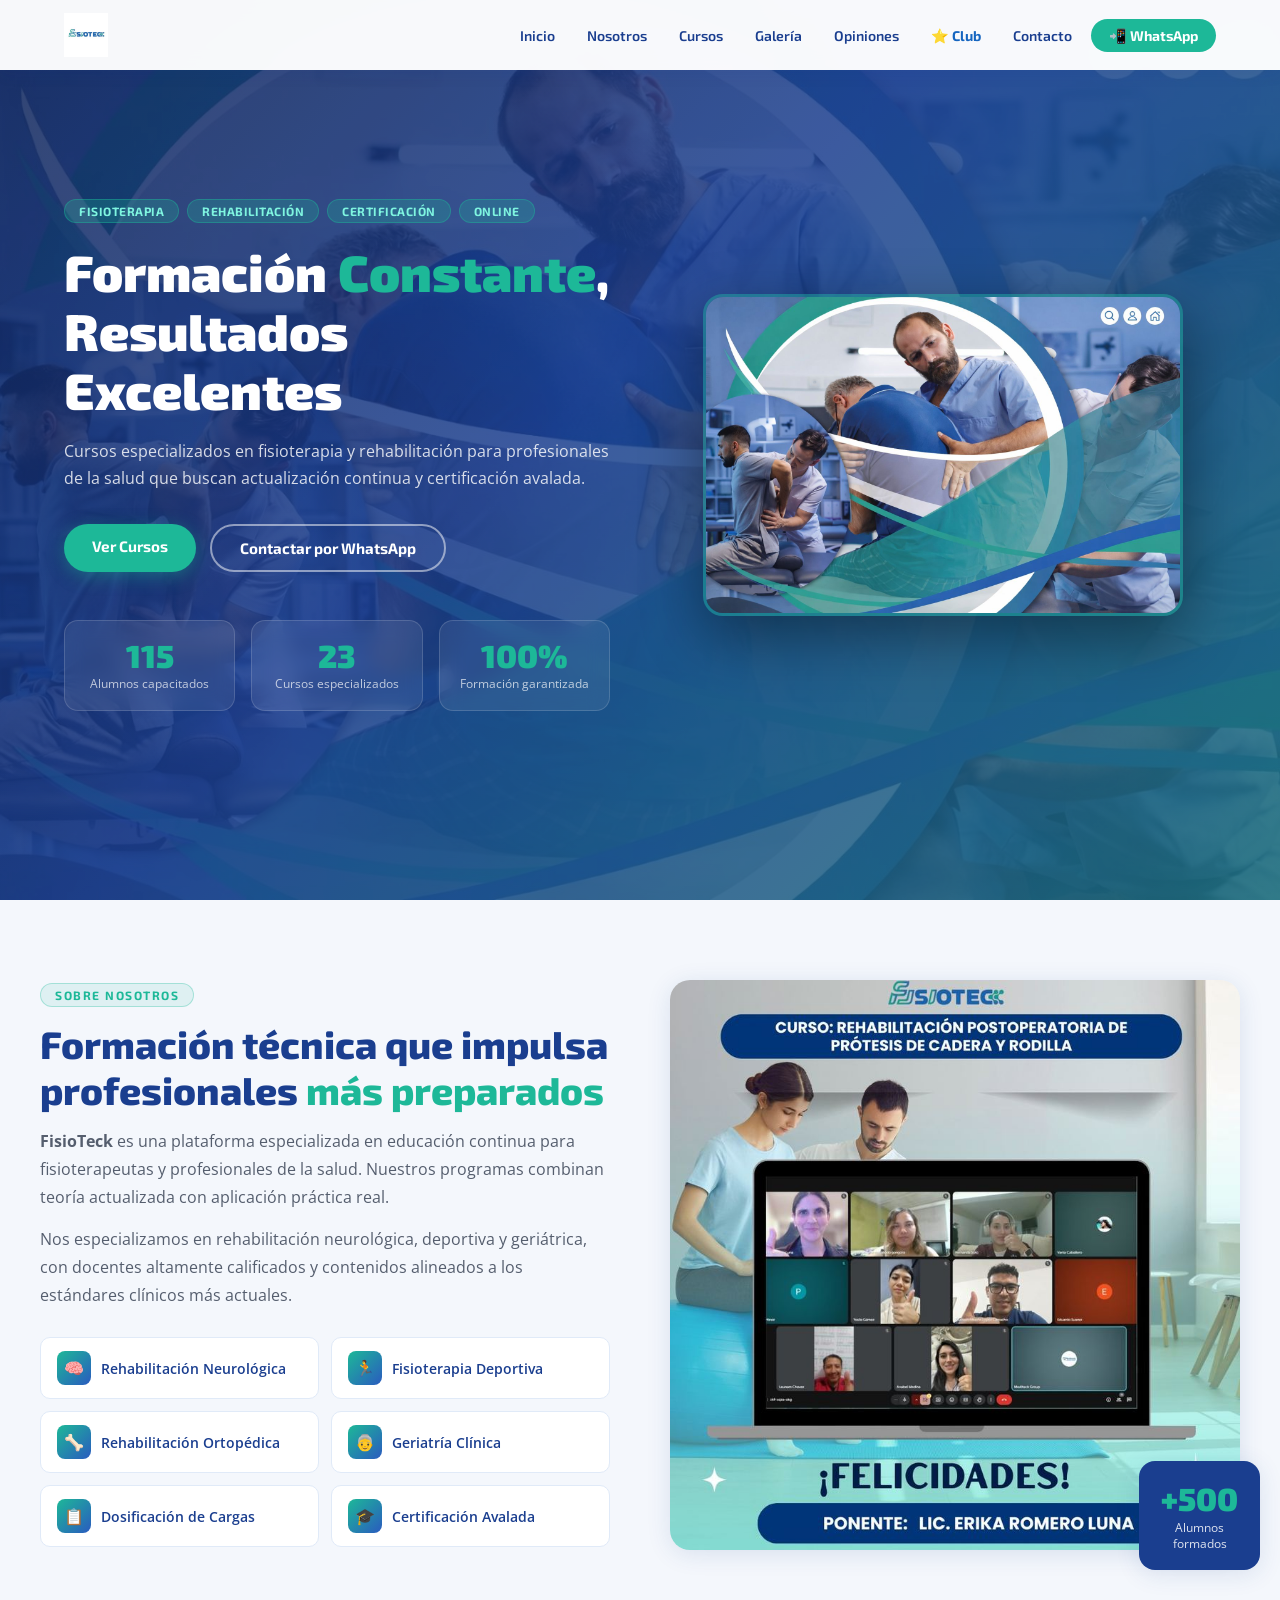
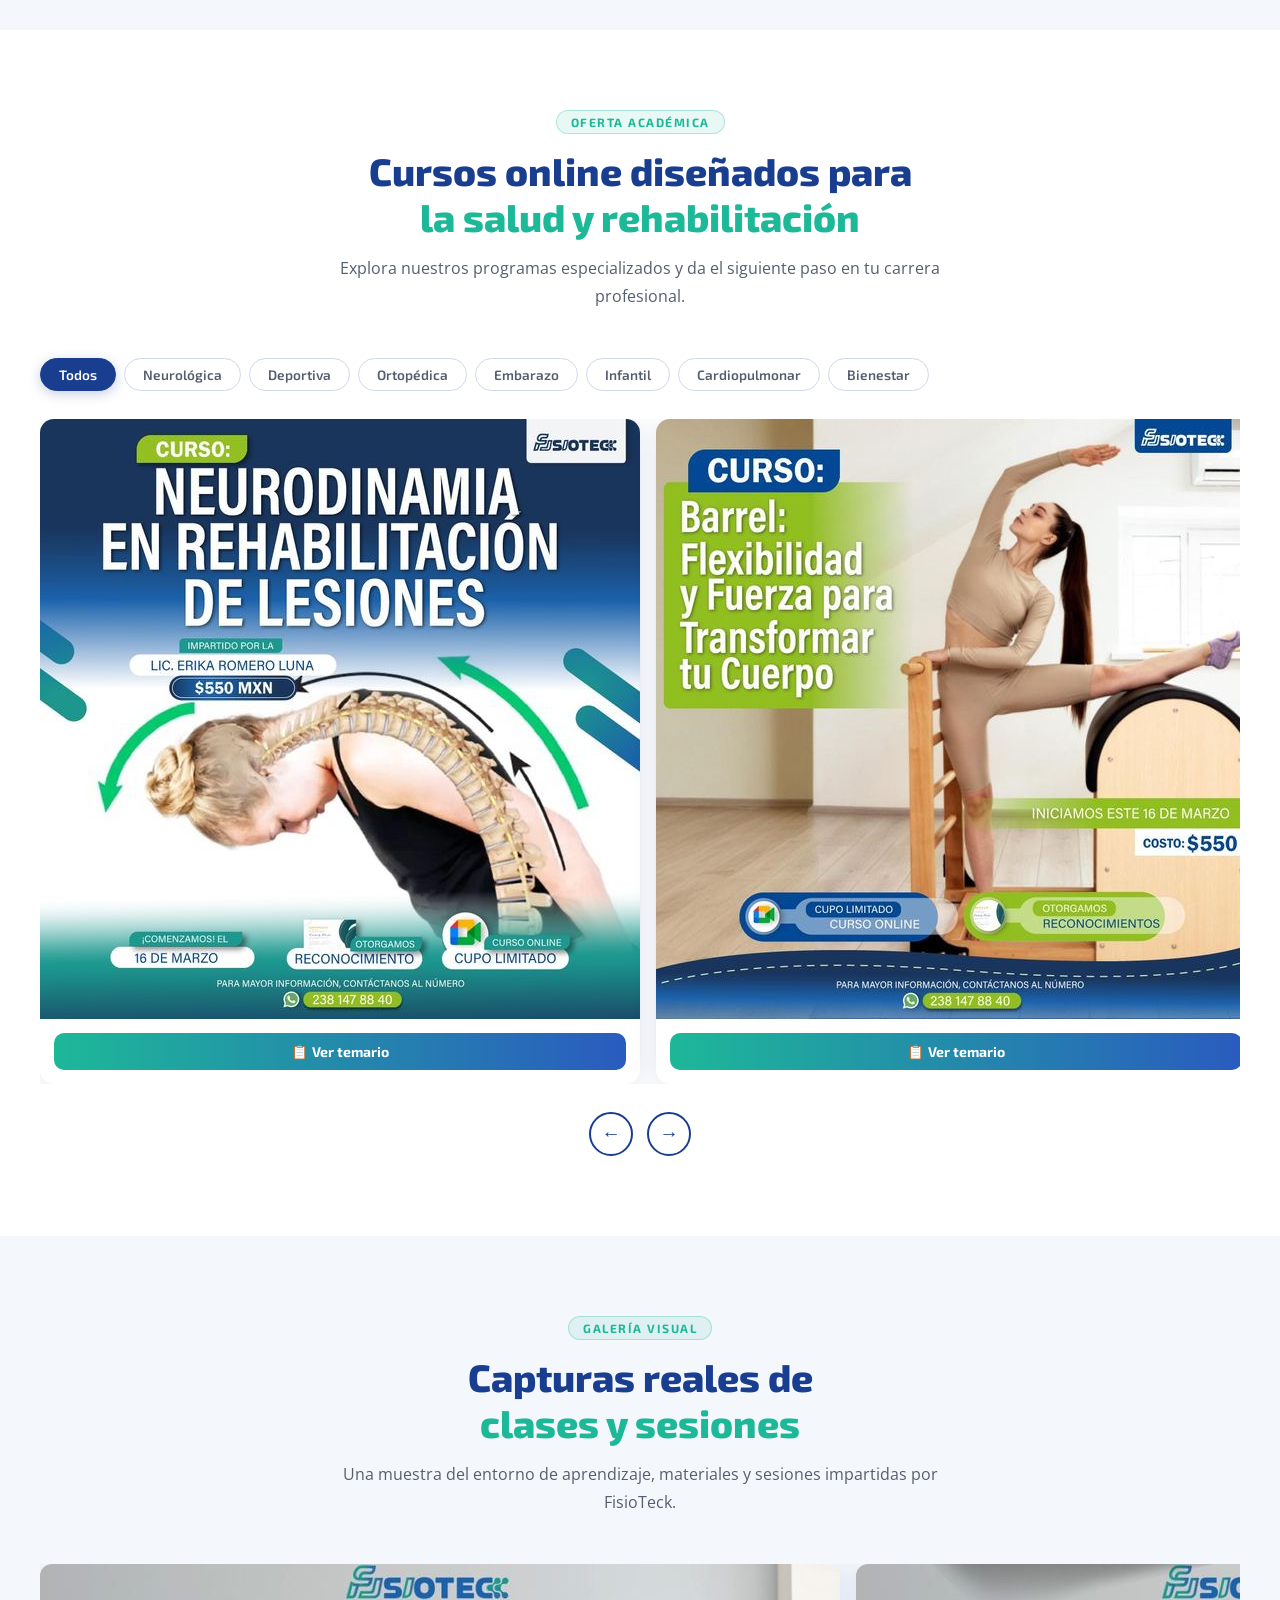
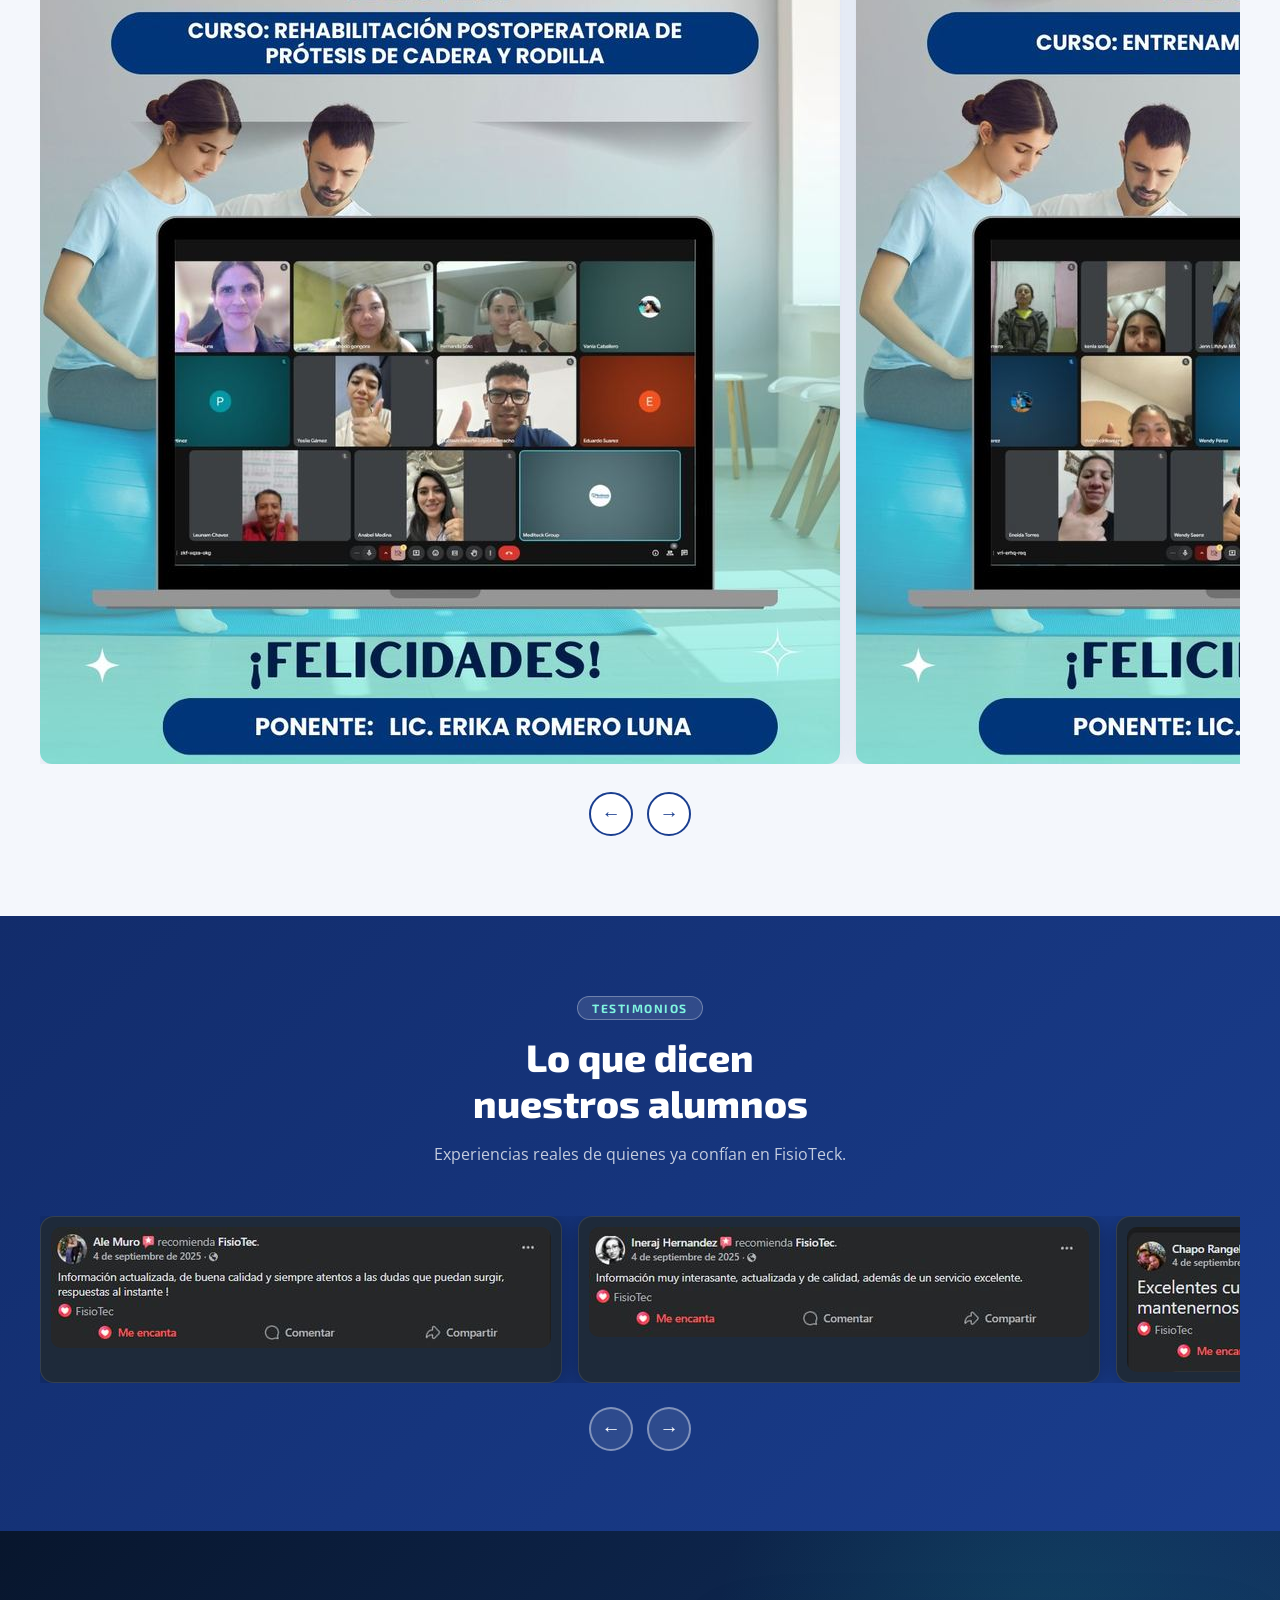
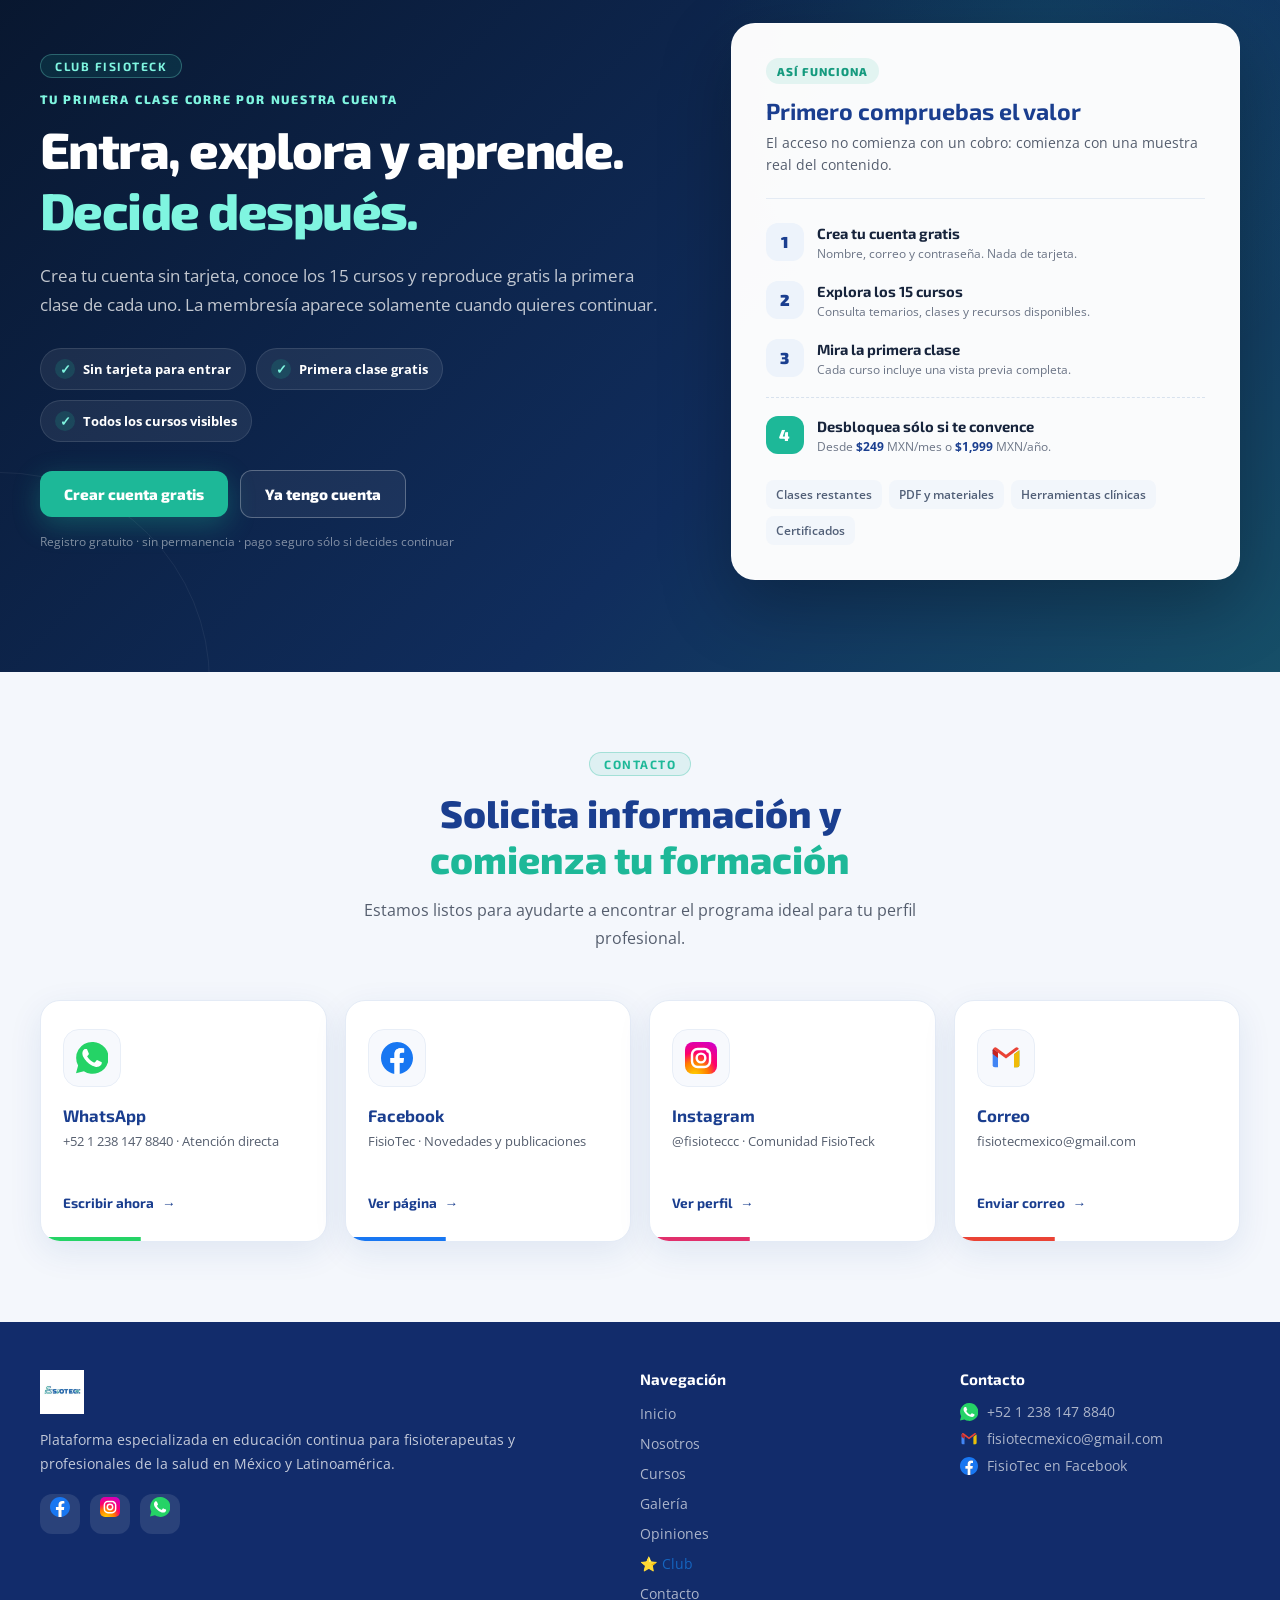
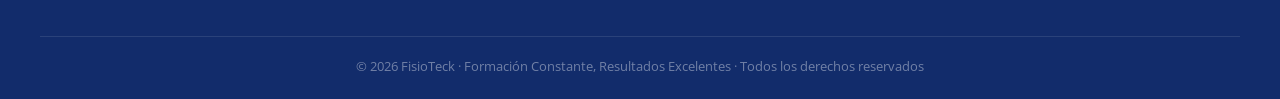
==== commit bc35aacc: "Route navbar Club link to login" ====
--- a/index.html
+++ b/index.html
@@ -23,7 +23,7 @@
       <li><a href="#cursos">Cursos</a></li>
       <li><a href="#galeria">Galería</a></li>
       <li><a href="#opiniones">Opiniones</a></li>
-      <li><a href="#club" class="nav-club-link" style="color:#1565C0;font-weight:700;">⭐ Club</a></li>
+      <li><a href="https://club.fisioteck.com/?mode=login" class="nav-club-link" style="color:#1565C0;font-weight:700;">⭐ Club</a></li>
       <li><a href="#contacto">Contacto</a></li>
       <li><a href="https://wa.me/5212381478840" target="_blank" class="nav-btn-wa">📲 WhatsApp</a></li>
     </ul>
@@ -37,7 +37,7 @@
     <a href="#cursos">Cursos</a>
     <a href="#galeria">Galería</a>
     <a href="#opiniones">Opiniones</a>
-    <a href="#club" style="color:#1565C0;font-weight:700;">⭐ Club</a>
+    <a href="https://club.fisioteck.com/?mode=login" style="color:#1565C0;font-weight:700;">⭐ Club</a>
     <a href="#contacto">Contacto</a>
     <a href="https://wa.me/5212381478840" target="_blank" class="nav-btn-wa mob-wa">📲 WhatsApp</a>
   </div>
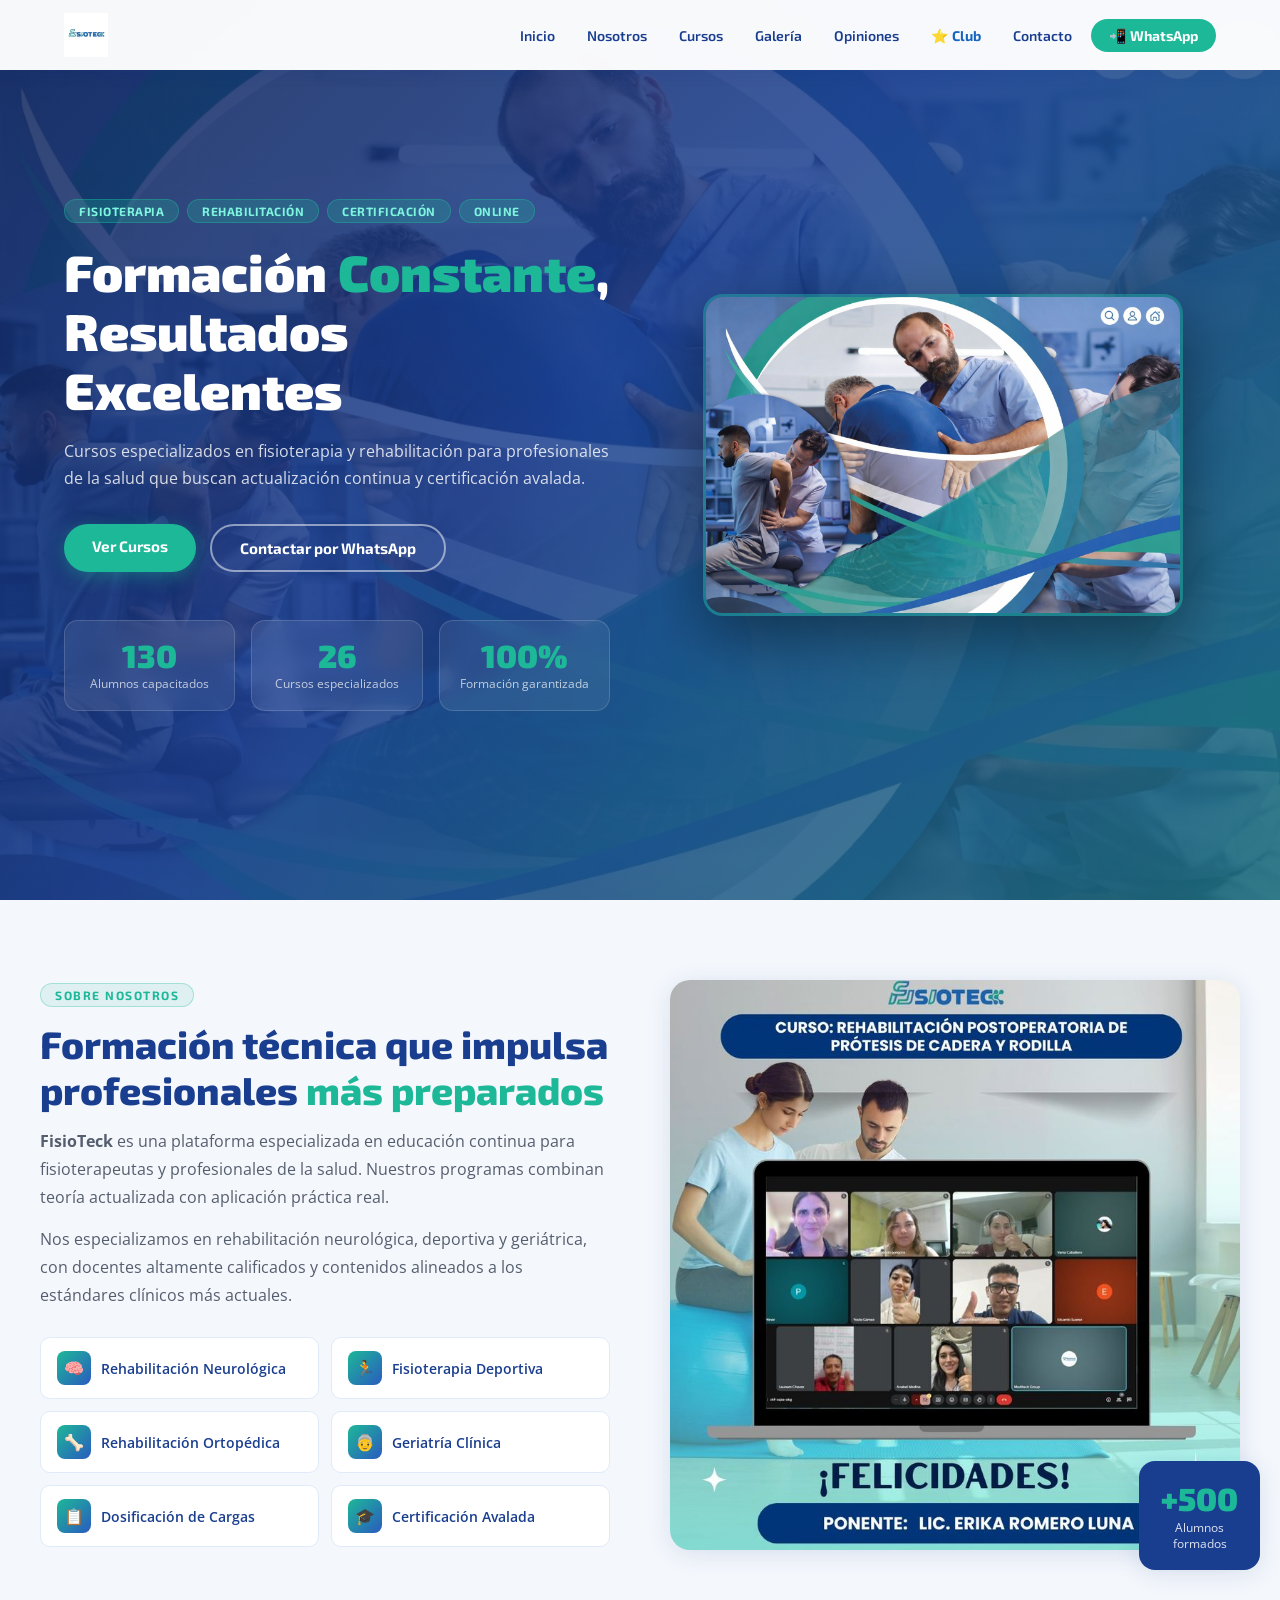
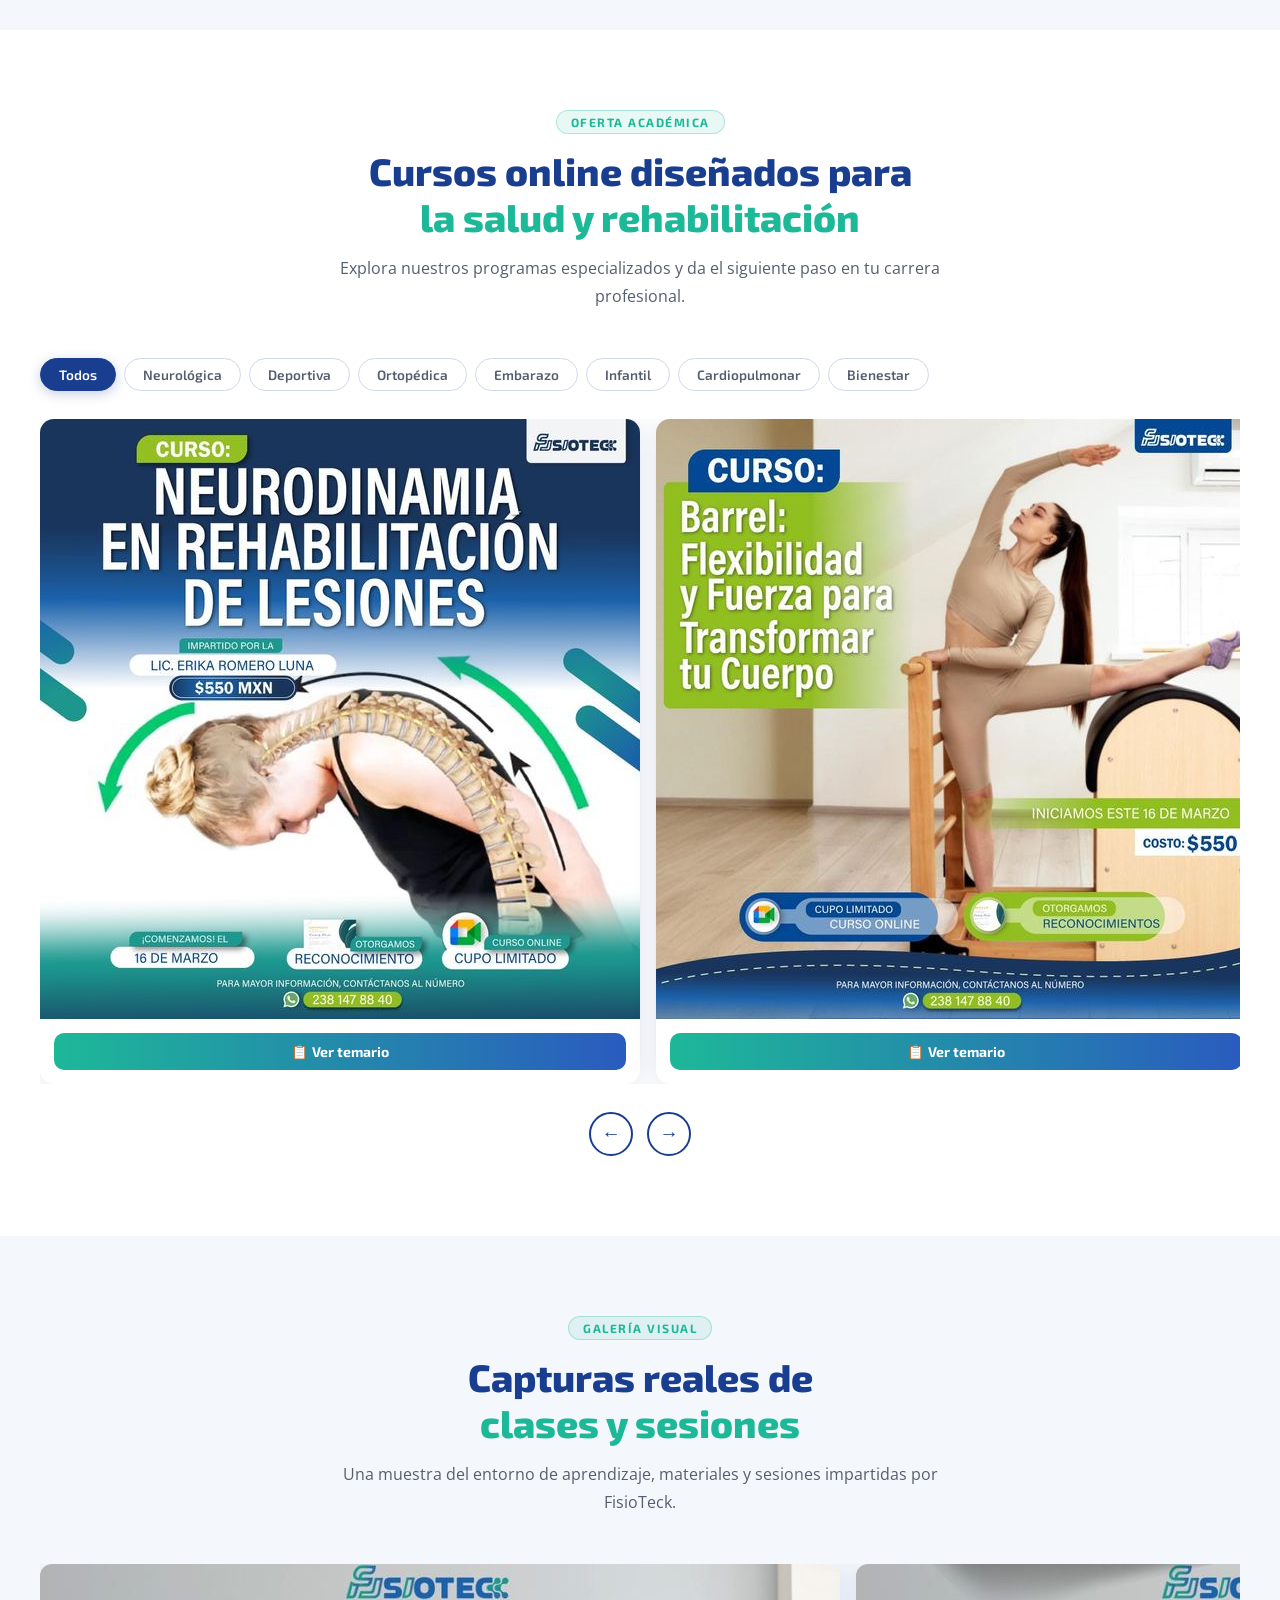
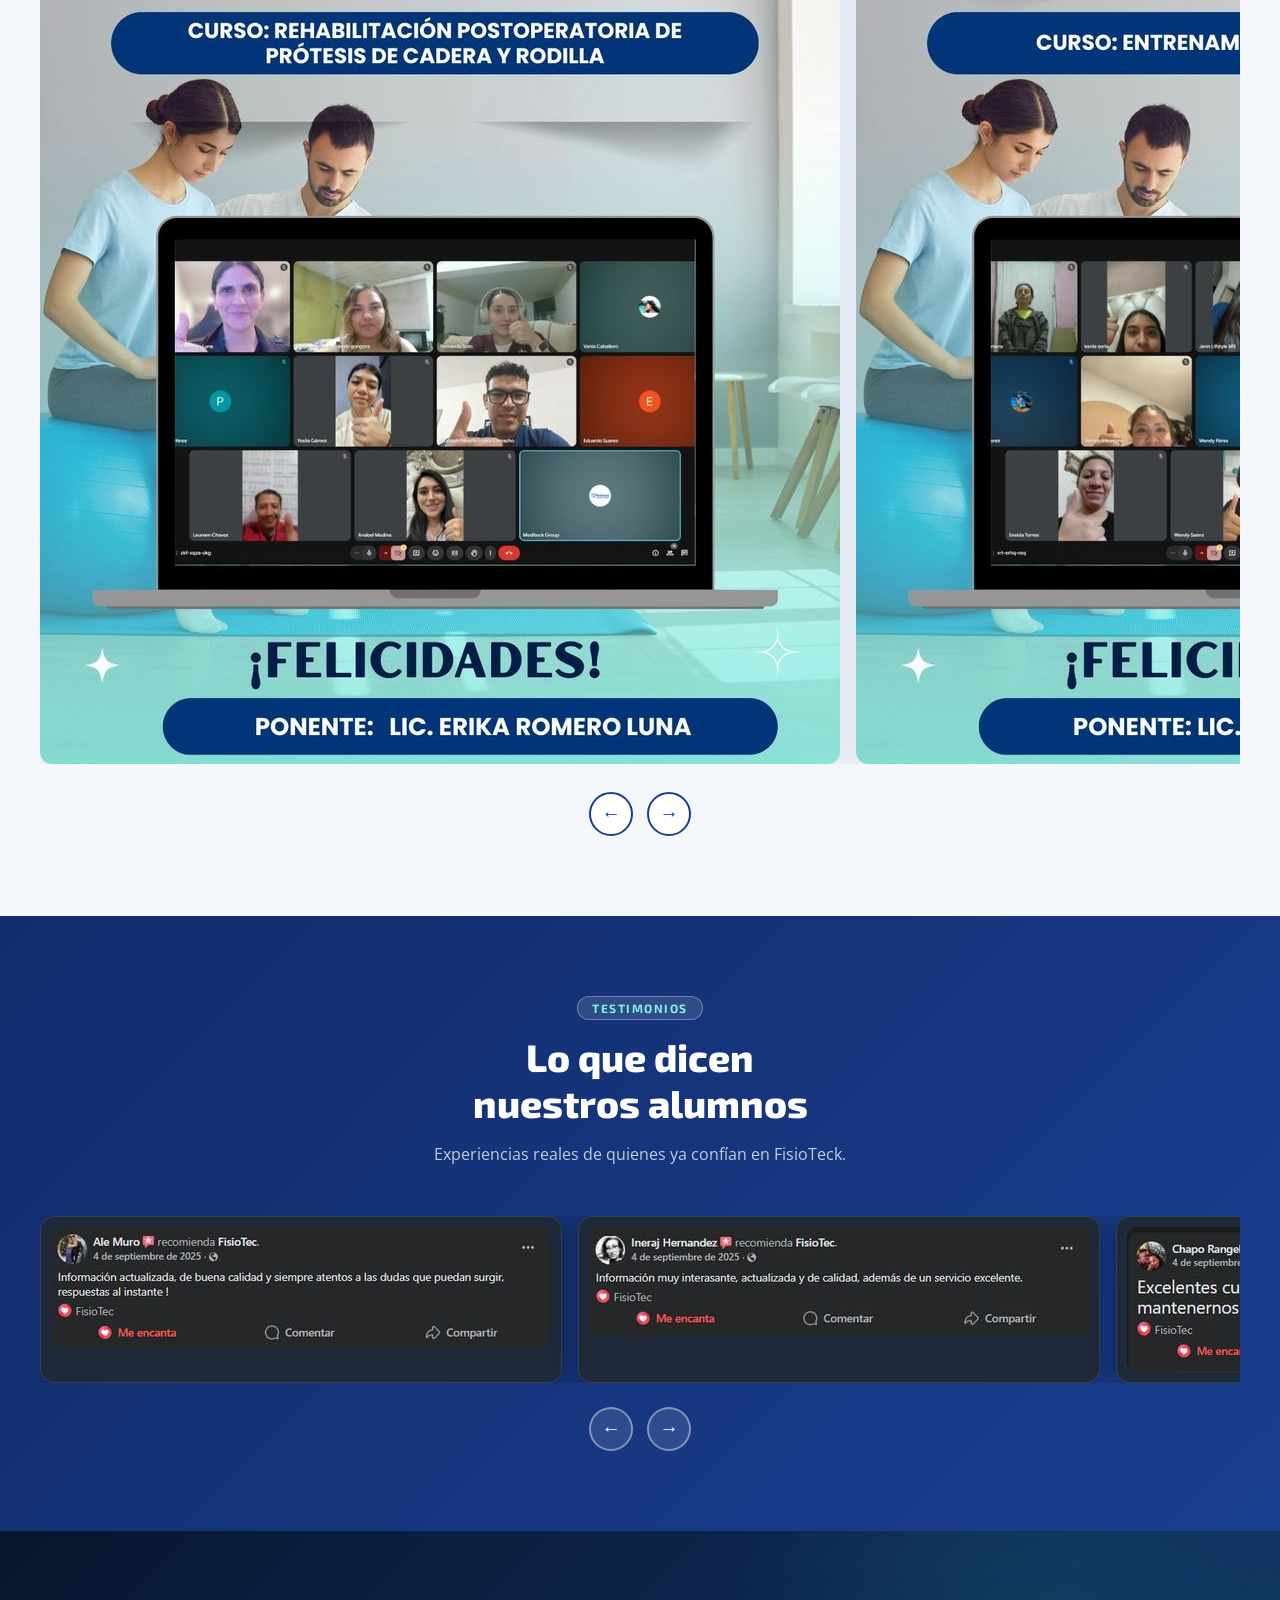
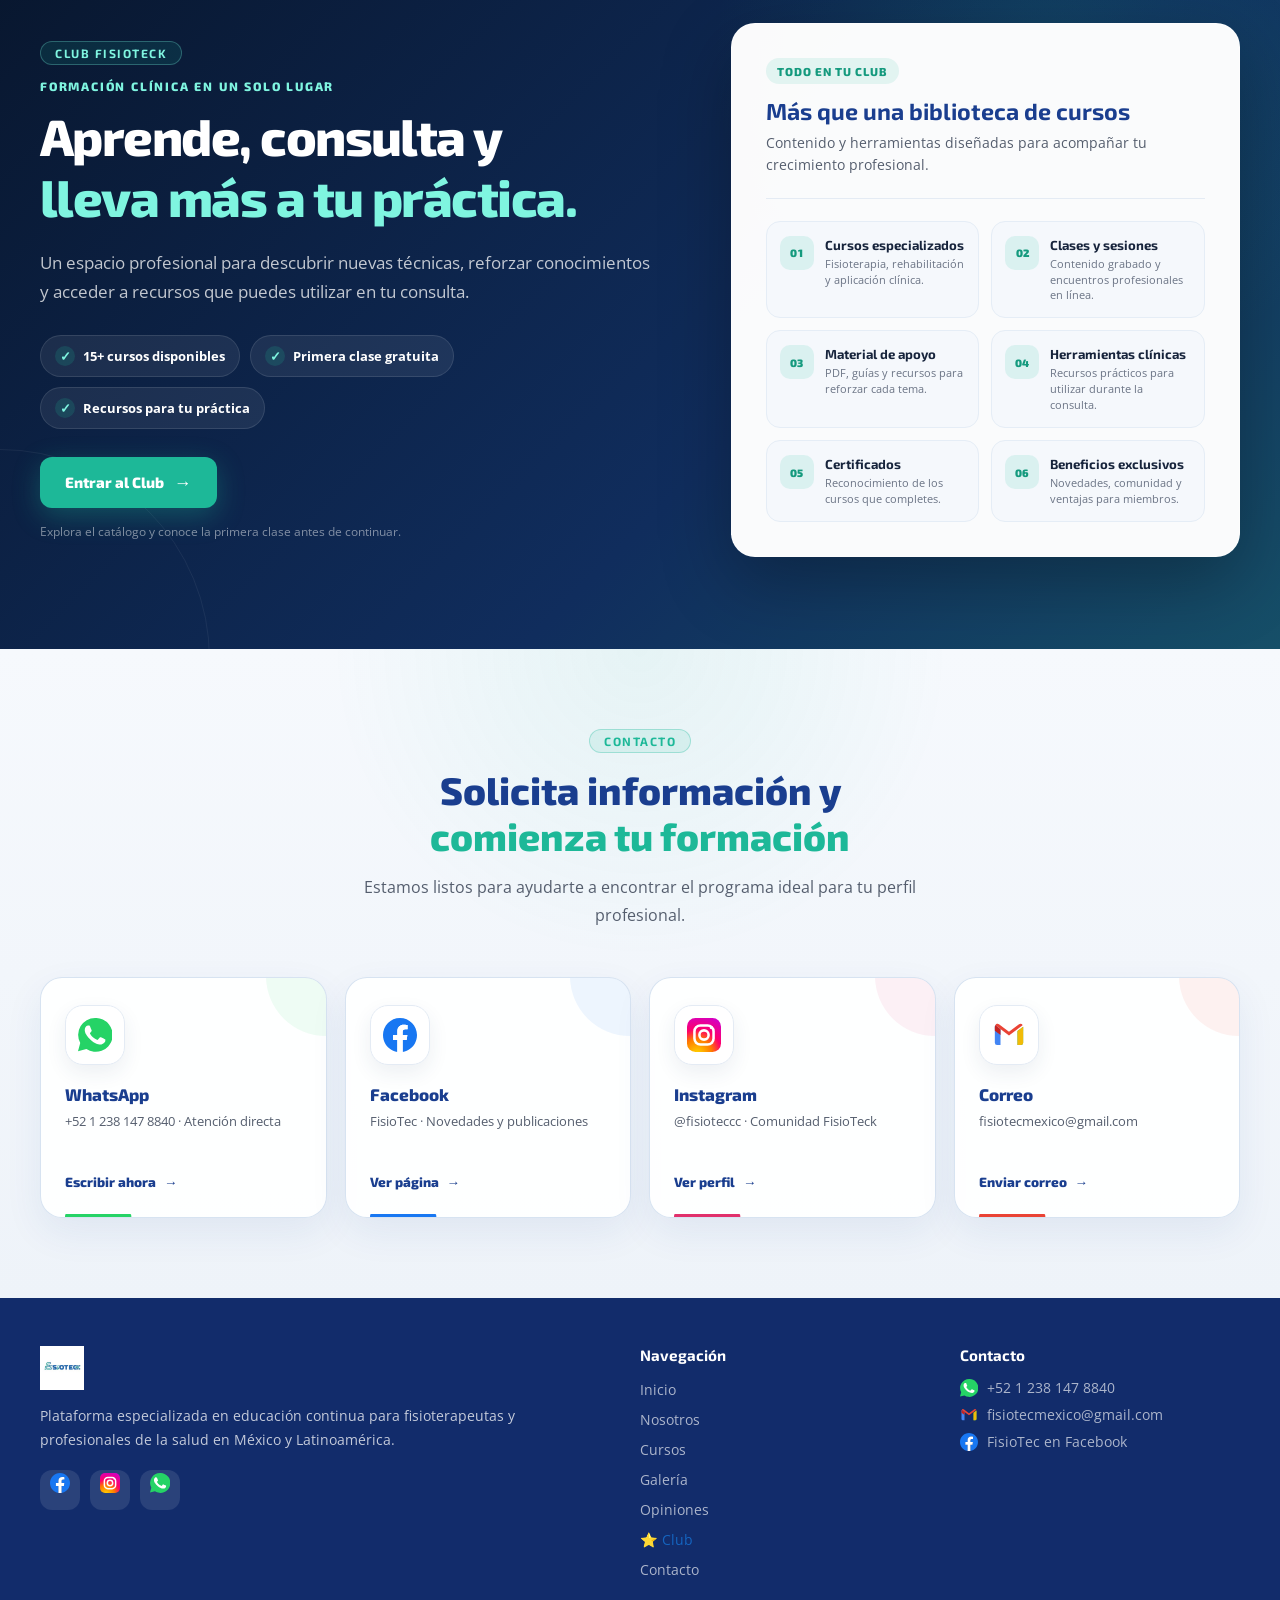
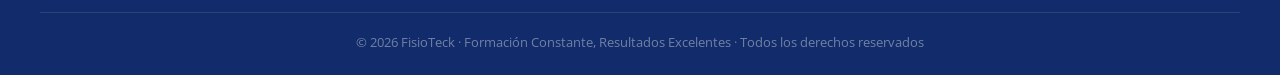
==== commit 2fb22796: "Replace Club pricing with benefits overview" ====
--- a/index.html
+++ b/index.html
@@ -160,38 +160,34 @@
   <div class="section-inner club-inner">
     <div class="club-copy reveal">
       <div class="section-tag club-tag">Club FisioTeck</div>
-      <p class="club-kicker">Tu primera clase corre por nuestra cuenta</p>
-      <h2 class="section-title white club-title">Entra, explora y aprende.<br/><span>Decide después.</span></h2>
-      <p class="section-desc white-desc club-desc">Crea tu cuenta sin tarjeta, conoce los 15 cursos y reproduce gratis la primera clase de cada uno. La membresía aparece solamente cuando quieres continuar.</p>
+      <p class="club-kicker">Formación clínica en un solo lugar</p>
+      <h2 class="section-title white club-title">Aprende, consulta y<br/><span>lleva más a tu práctica.</span></h2>
+      <p class="section-desc white-desc club-desc">Un espacio profesional para descubrir nuevas técnicas, reforzar conocimientos y acceder a recursos que puedes utilizar en tu consulta.</p>
       <div class="club-trust" aria-label="Beneficios de acceso gratuito">
-        <div><span>✓</span><strong>Sin tarjeta para entrar</strong></div>
-        <div><span>✓</span><strong>Primera clase gratis</strong></div>
-        <div><span>✓</span><strong>Todos los cursos visibles</strong></div>
+        <div><span>✓</span><strong>15+ cursos disponibles</strong></div>
+        <div><span>✓</span><strong>Primera clase gratuita</strong></div>
+        <div><span>✓</span><strong>Recursos para tu práctica</strong></div>
       </div>
       <div class="club-actions">
-        <a class="club-btn-primary" href="https://club.fisioteck.com/?mode=register">Crear cuenta gratis</a>
-        <a class="club-btn-secondary" href="https://club.fisioteck.com/?mode=login">Ya tengo cuenta</a>
-      </div>
-      <p class="club-fineprint">Registro gratuito · sin permanencia · pago seguro sólo si decides continuar</p>
+        <a class="club-btn-primary" href="https://club.fisioteck.com/?mode=login">Entrar al Club</a>
+      </div>
+      <p class="club-fineprint">Explora el catálogo y conoce la primera clase antes de continuar.</p>
     </div>
 
     <div class="club-access-card reveal">
       <div class="club-card-head">
-        <span class="club-card-badge">Así funciona</span>
-        <h3>Primero compruebas el valor</h3>
-        <p>El acceso no comienza con un cobro: comienza con una muestra real del contenido.</p>
-      </div>
-      <ol class="club-steps">
-        <li><span>1</span><div><strong>Crea tu cuenta gratis</strong><small>Nombre, correo y contraseña. Nada de tarjeta.</small></div></li>
-        <li><span>2</span><div><strong>Explora los 15 cursos</strong><small>Consulta temarios, clases y recursos disponibles.</small></div></li>
-        <li><span>3</span><div><strong>Mira la primera clase</strong><small>Cada curso incluye una vista previa completa.</small></div></li>
-        <li class="club-step-premium"><span>4</span><div><strong>Desbloquea sólo si te convence</strong><small>Desde <b id="landing-precio-mes">$249</b> MXN/mes o <b id="landing-precio-ano">$1,999</b> MXN/año.</small></div></li>
-      </ol>
-      <div class="club-unlock-list">
-        <span>Clases restantes</span><span>PDF y materiales</span><span>Herramientas clínicas</span><span>Certificados</span>
-      </div>
-      <span id="landing-equivale" hidden>Equivale a $167 MXN al mes</span>
-      <span id="landing-ahorro" hidden>Ahorra $989 MXN</span>
+        <span class="club-card-badge">Todo en tu Club</span>
+        <h3>Más que una biblioteca de cursos</h3>
+        <p>Contenido y herramientas diseñadas para acompañar tu crecimiento profesional.</p>
+      </div>
+      <div class="club-benefits-grid">
+        <article><span>01</span><div><strong>Cursos especializados</strong><small>Fisioterapia, rehabilitación y aplicación clínica.</small></div></article>
+        <article><span>02</span><div><strong>Clases y sesiones</strong><small>Contenido grabado y encuentros profesionales en línea.</small></div></article>
+        <article><span>03</span><div><strong>Material de apoyo</strong><small>PDF, guías y recursos para reforzar cada tema.</small></div></article>
+        <article><span>04</span><div><strong>Herramientas clínicas</strong><small>Recursos prácticos para utilizar durante la consulta.</small></div></article>
+        <article><span>05</span><div><strong>Certificados</strong><small>Reconocimiento de los cursos que completes.</small></div></article>
+        <article><span>06</span><div><strong>Beneficios exclusivos</strong><small>Novedades, comunidad y ventajas para miembros.</small></div></article>
+      </div>
     </div>
   </div>
 </section>
@@ -273,32 +269,5 @@
 
 <script src="data.js"></script>
 <script src="script.js"></script>
-<script>
-// ═══ PRECIOS DINÁMICOS DE LA MEMBRESÍA (Firestore config/club vía REST, sin SDK) ═══
-// Los precios de las tarjetas se leen del mismo lugar que edita el admin del club.
-// Si Firestore no responde, se quedan los precios de respaldo del HTML.
-(function(){
-  fetch('https://firestore.googleapis.com/v1/projects/club-fisioteck/databases/(default)/documents/config/club')
-    .then(r => r.json())
-    .then(d => {
-      const f = (d && d.fields) || {};
-      const num = v => Number(v && (v.integerValue || v.doubleValue));
-      const precioMes = num(f.precioMes);
-      const precioAno = num(f.precioAno);
-      if (!(precioMes > 0) || !(precioAno > 0)) return;
-
-      const ahorro = Math.max(0, (precioMes * 12) - precioAno);
-      const equivale = Math.round(precioAno / 12);
-      const fmt = n => n.toLocaleString('es-MX');
-      const setTxt = (id, txt) => { const el = document.getElementById(id); if (el) el.textContent = txt; };
-
-      setTxt('landing-precio-mes', '$' + fmt(precioMes));
-      setTxt('landing-precio-ano', '$' + fmt(precioAno));
-      setTxt('landing-equivale', 'Equivale a $' + fmt(equivale) + ' MXN al mes');
-      setTxt('landing-ahorro', 'Ahorra $' + fmt(ahorro) + ' MXN');
-    })
-    .catch(() => { /* fallback: precios del HTML */ });
-})();
-</script>
 </body>
 </html>
--- a/styles.css
+++ b/styles.css
@@ -135,17 +135,19 @@
 .opinion-card img{width:100%;height:auto;display:block;border-radius:10px}
 
 /* CONTACTO */
-#contacto{background:var(--gris-claro)}
+#contacto{background:radial-gradient(circle at 50% 0,rgba(29,184,152,.08),transparent 34%),linear-gradient(180deg,#f6f9fd 0%,#eef3f9 100%)}
 .contacto-cards{display:grid;grid-template-columns:repeat(4,1fr);gap:18px}
-.contacto-card{background:#fff;border-radius:20px;padding:28px 22px;box-shadow:0 10px 34px rgba(26,62,143,.09);text-align:left;transition:transform .3s,box-shadow .3s;border:1px solid #e4ebf6;position:relative;overflow:hidden}
-.contacto-card::after{content:'';position:absolute;inset:auto 0 0;height:4px;background:var(--brand-color,var(--verde));transform:scaleX(.35);transform-origin:left;transition:transform .3s ease}
-.contacto-card:hover{transform:translateY(-6px);box-shadow:var(--sombra-hover)}
+.contacto-card{background:rgba(255,255,255,.92);border-radius:22px;padding:27px 24px 25px;box-shadow:0 14px 38px rgba(26,62,143,.075);text-align:left;transition:transform .3s,box-shadow .3s,border-color .3s;border:1px solid rgba(211,224,240,.9);position:relative;overflow:hidden;isolation:isolate}
+.contacto-card::before{content:'';position:absolute;width:120px;height:120px;right:-60px;top:-62px;border-radius:50%;background:var(--brand-color,var(--verde));opacity:.07;z-index:-1;transition:transform .35s ease,opacity .35s ease}
+.contacto-card::after{content:'';position:absolute;inset:auto 24px 0;height:3px;border-radius:4px 4px 0 0;background:var(--brand-color,var(--verde));transform:scaleX(.28);transform-origin:left;transition:transform .3s ease}
+.contacto-card:hover{transform:translateY(-6px);box-shadow:0 20px 46px rgba(26,62,143,.13);border-color:color-mix(in srgb,var(--brand-color) 28%,#d3e0f0)}
+.contacto-card:hover::before{transform:scale(1.18);opacity:.1}
 .contacto-card:hover::after{transform:scaleX(1)}
-.contacto-icon{width:58px;height:58px;border-radius:16px;background:#f7f9fd;border:1px solid #e8eef7;display:flex;align-items:center;justify-content:center;margin:0 0 18px}
-.contacto-icon img{width:32px;height:32px;object-fit:contain}
-.contacto-card h3{font-family:'Exo 2',sans-serif;font-weight:700;color:var(--azul);font-size:1.05rem;margin-bottom:6px}
-.contacto-card p{color:var(--gris-texto);font-size:.84rem;line-height:1.55;min-height:42px;margin-bottom:18px}
-.contacto-card a{display:inline-flex;align-items:center;gap:8px;color:var(--azul);font-family:'Exo 2',sans-serif;font-weight:700;font-size:.85rem;transition:color .2s}
+.contacto-icon{width:60px;height:60px;border-radius:18px;background:#fff;border:1px solid #e4ebf4;box-shadow:0 8px 20px rgba(35,69,105,.08);display:flex;align-items:center;justify-content:center;margin:0 0 19px}
+.contacto-icon img{width:34px;height:34px;object-fit:contain}
+.contacto-card h3{font-family:'Exo 2',sans-serif;font-weight:800;color:var(--azul);font-size:1.06rem;margin-bottom:7px}
+.contacto-card p{color:var(--gris-texto);font-size:.84rem;line-height:1.55;min-height:42px;margin-bottom:17px}
+.contacto-card a{display:inline-flex;align-items:center;gap:8px;color:var(--azul);font-family:'Exo 2',sans-serif;font-weight:800;font-size:.84rem;transition:color .2s}
 .contacto-card a::after{content:'→';transition:transform .2s ease}
 .contacto-card a:hover{color:var(--brand-color,var(--verde))}
 .contacto-card a:hover::after{transform:translateX(4px)}
@@ -163,27 +165,22 @@
 .club-trust div{display:flex;align-items:center;gap:8px;padding:10px 14px;background:rgba(255,255,255,.07);border:1px solid rgba(255,255,255,.11);border-radius:999px;color:#fff;font-size:.8rem}
 .club-trust span{width:20px;height:20px;border-radius:50%;background:rgba(29,184,152,.18);color:#7ff5e0;display:grid;place-items:center;font-weight:900}
 .club-actions{display:flex;flex-wrap:wrap;gap:12px;align-items:center}
-.club-btn-primary,.club-btn-secondary{font-family:'Exo 2',sans-serif;font-size:.94rem;font-weight:800;padding:14px 24px;border-radius:12px;transition:transform .2s,background .2s,box-shadow .2s}
-.club-btn-primary{background:var(--verde);color:#fff;box-shadow:0 8px 28px rgba(29,184,152,.32)}
-.club-btn-primary:hover{background:var(--verde-dark);transform:translateY(-2px)}
-.club-btn-secondary{color:#fff;border:1px solid rgba(255,255,255,.28);background:rgba(255,255,255,.06)}
-.club-btn-secondary:hover{background:rgba(255,255,255,.12);transform:translateY(-2px)}
+.club-btn-primary{display:inline-flex;align-items:center;justify-content:center;gap:10px;font-family:'Exo 2',sans-serif;font-size:.94rem;font-weight:800;padding:14px 25px;border-radius:12px;background:var(--verde);color:#fff;box-shadow:0 8px 28px rgba(29,184,152,.32);transition:transform .2s,background .2s,box-shadow .2s}
+.club-btn-primary::after{content:'→';font-size:1.1rem;transition:transform .2s}
+.club-btn-primary:hover{background:var(--verde-dark);transform:translateY(-2px);box-shadow:0 12px 32px rgba(29,184,152,.38)}
+.club-btn-primary:hover::after{transform:translateX(3px)}
 .club-fineprint{color:rgba(255,255,255,.48);font-size:.76rem;margin-top:15px}
 .club-access-card{background:rgba(255,255,255,.98);border:1px solid rgba(255,255,255,.55);border-radius:24px;padding:34px;box-shadow:0 24px 70px rgba(0,0,0,.28)}
 .club-card-head{padding-bottom:22px;border-bottom:1px solid #e4ebf4}
 .club-card-badge{display:inline-block;background:rgba(29,184,152,.11);color:var(--verde-dark);font-family:'Exo 2',sans-serif;font-size:.72rem;font-weight:800;text-transform:uppercase;letter-spacing:1px;border-radius:999px;padding:6px 11px;margin-bottom:13px}
 .club-card-head h3{font-family:'Exo 2',sans-serif;color:var(--azul);font-size:1.45rem;margin-bottom:7px}
 .club-card-head p{color:var(--gris-texto);font-size:.87rem;line-height:1.55}
-.club-steps{list-style:none;margin:24px 0;display:flex;flex-direction:column;gap:18px}
-.club-steps li{display:grid;grid-template-columns:38px 1fr;gap:13px;align-items:start}
-.club-steps>li>span{width:38px;height:38px;border-radius:12px;background:#edf3fb;color:var(--azul);display:grid;place-items:center;font-family:'Exo 2',sans-serif;font-weight:900}
-.club-steps strong{font-family:'Exo 2',sans-serif;color:#17243c;font-size:.92rem;display:block;margin:1px 0 3px}
-.club-steps small{color:#6c7586;font-size:.78rem;line-height:1.45;display:block}
-.club-step-premium{padding-top:18px;border-top:1px dashed #d8e2ee}
-.club-step-premium>span{background:var(--verde)!important;color:#fff!important}
-.club-step-premium b{color:var(--azul)}
-.club-unlock-list{display:flex;flex-wrap:wrap;gap:7px}
-.club-unlock-list span{padding:7px 10px;border-radius:8px;background:#f2f6fb;color:#526078;font-size:.72rem;font-weight:600}
+.club-benefits-grid{display:grid;grid-template-columns:repeat(2,minmax(0,1fr));gap:12px;margin-top:22px}
+.club-benefits-grid article{display:grid;grid-template-columns:34px 1fr;gap:11px;align-items:start;padding:14px 13px;border-radius:14px;background:#f5f8fc;border:1px solid #e5edf6;transition:transform .2s,border-color .2s,background .2s}
+.club-benefits-grid article:hover{transform:translateY(-2px);border-color:#c9dce9;background:#fff}
+.club-benefits-grid article>span{width:34px;height:34px;border-radius:10px;background:rgba(29,184,152,.12);color:var(--verde-dark);display:grid;place-items:center;font-family:'Exo 2',sans-serif;font-size:.67rem;font-weight:900;letter-spacing:.04em}
+.club-benefits-grid strong{font-family:'Exo 2',sans-serif;color:#17243c;font-size:.82rem;display:block;margin:1px 0 3px}
+.club-benefits-grid small{color:#6c7586;font-size:.7rem;line-height:1.42;display:block}
 
 /* FOOTER */
 footer{background:var(--azul-dark);color:rgba(255,255,255,0.75);padding:48px 24px 24px}
@@ -269,8 +266,9 @@
   .club-title{font-size:2.15rem}
   .club-access-card{padding:25px 20px;border-radius:20px}
   .club-actions{align-items:stretch;flex-direction:column}
-  .club-btn-primary,.club-btn-secondary{text-align:center;width:100%}
+  .club-btn-primary{text-align:center;width:100%}
   .club-trust{display:grid;grid-template-columns:1fr}
+  .club-benefits-grid{grid-template-columns:1fr}
   .contacto-cards{grid-template-columns:1fr}
   .contacto-card p{min-height:auto}
 }
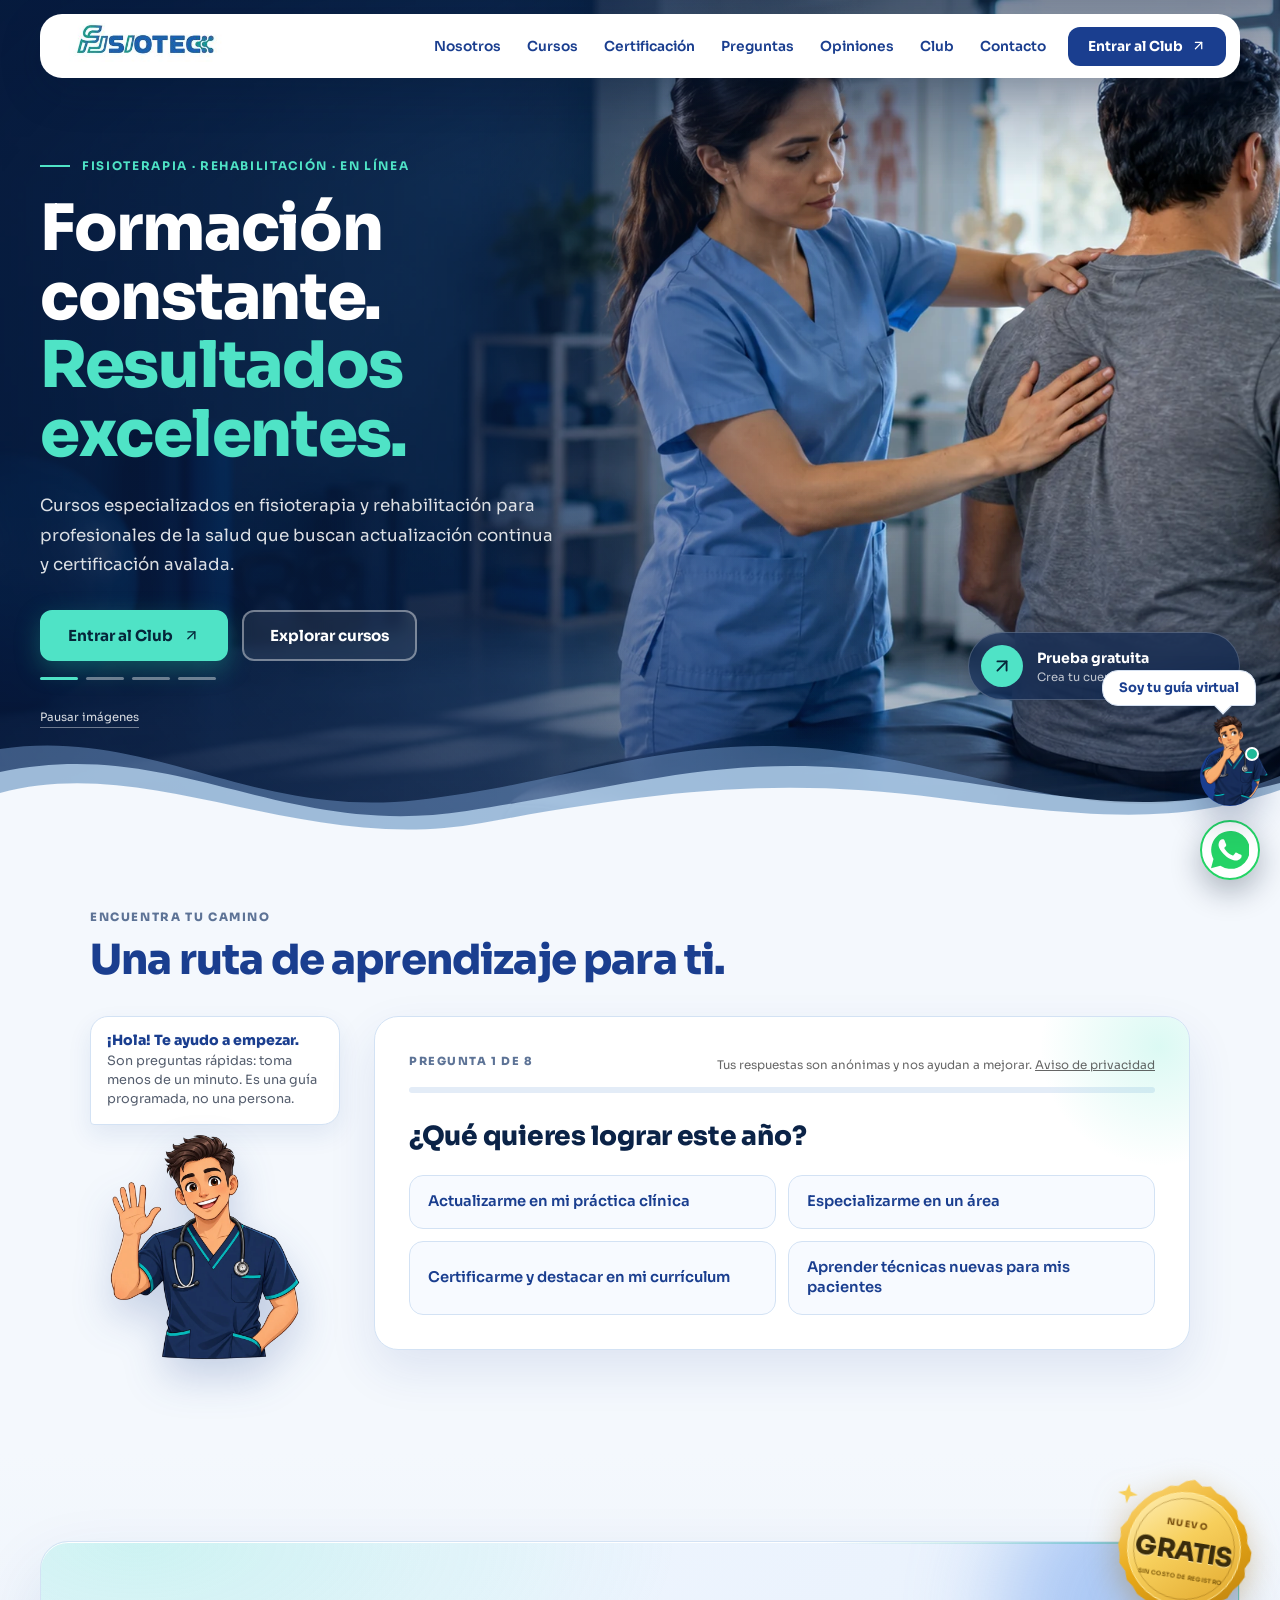
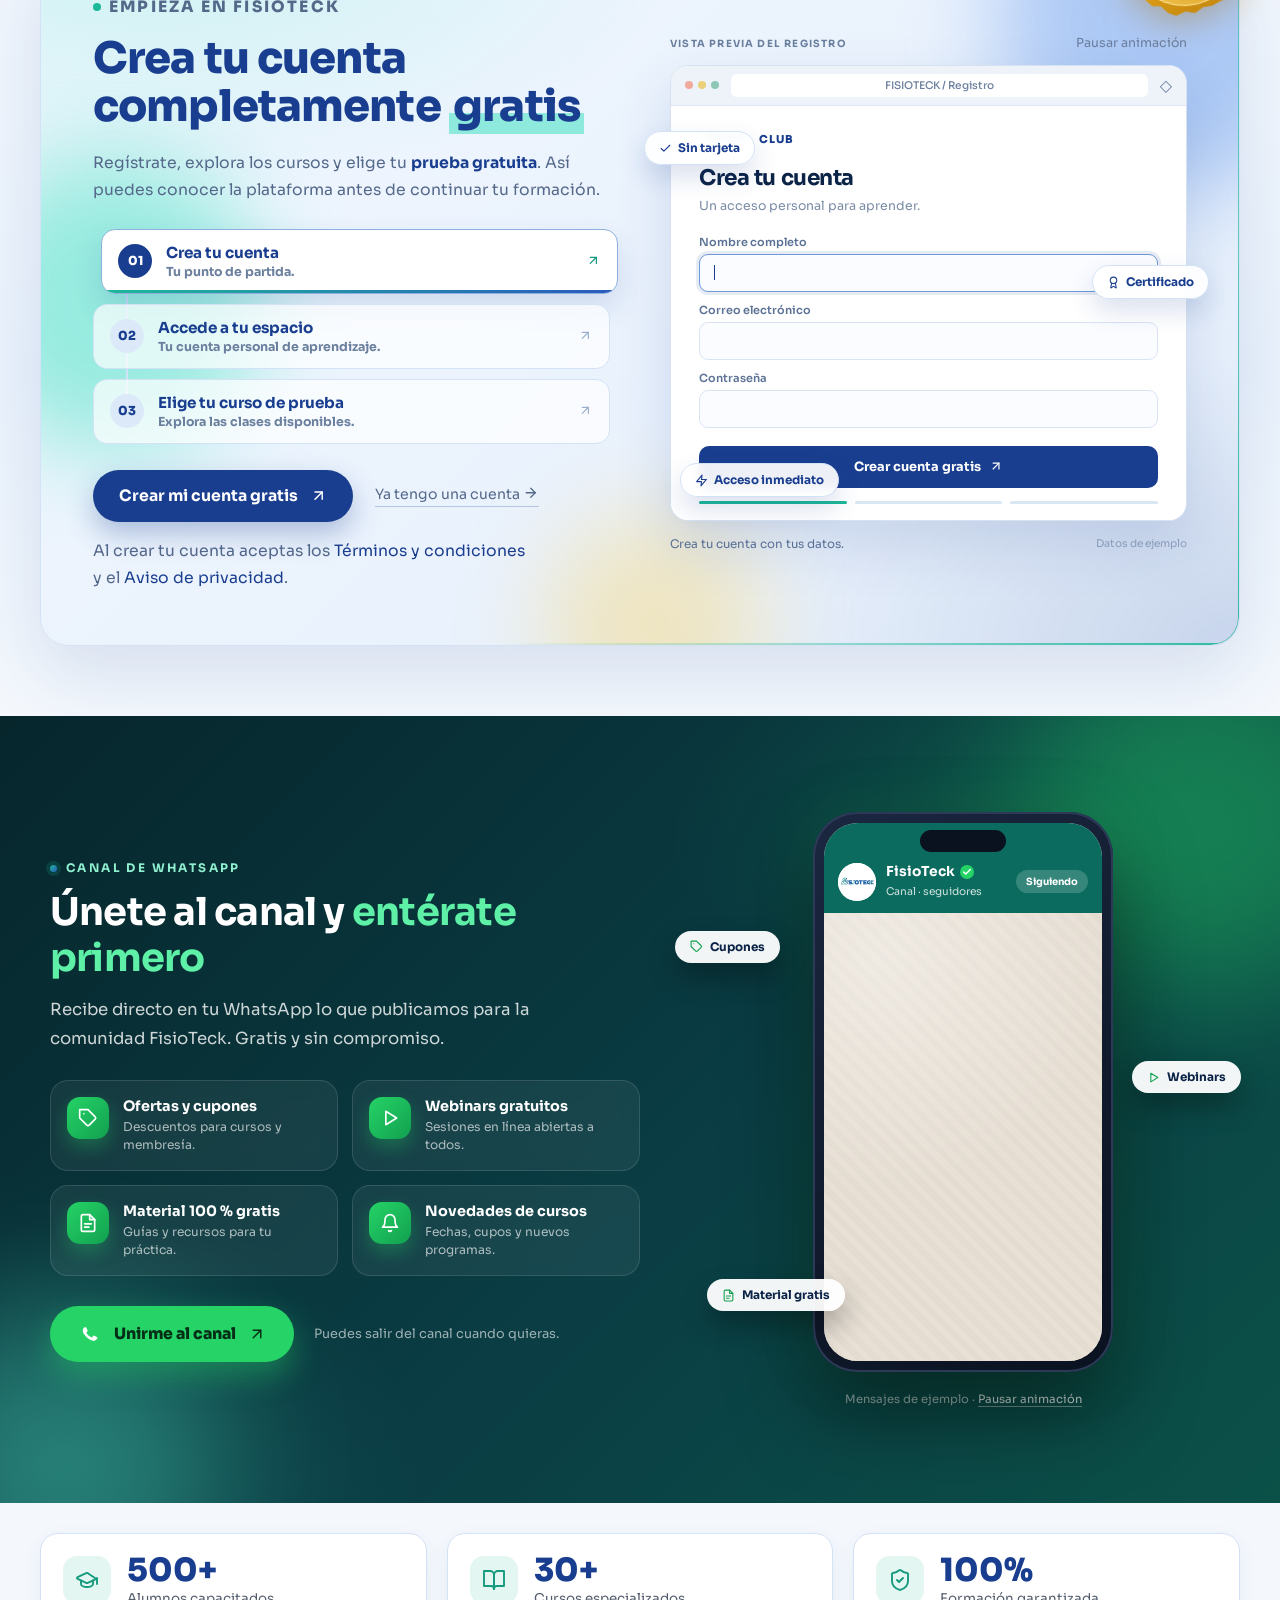
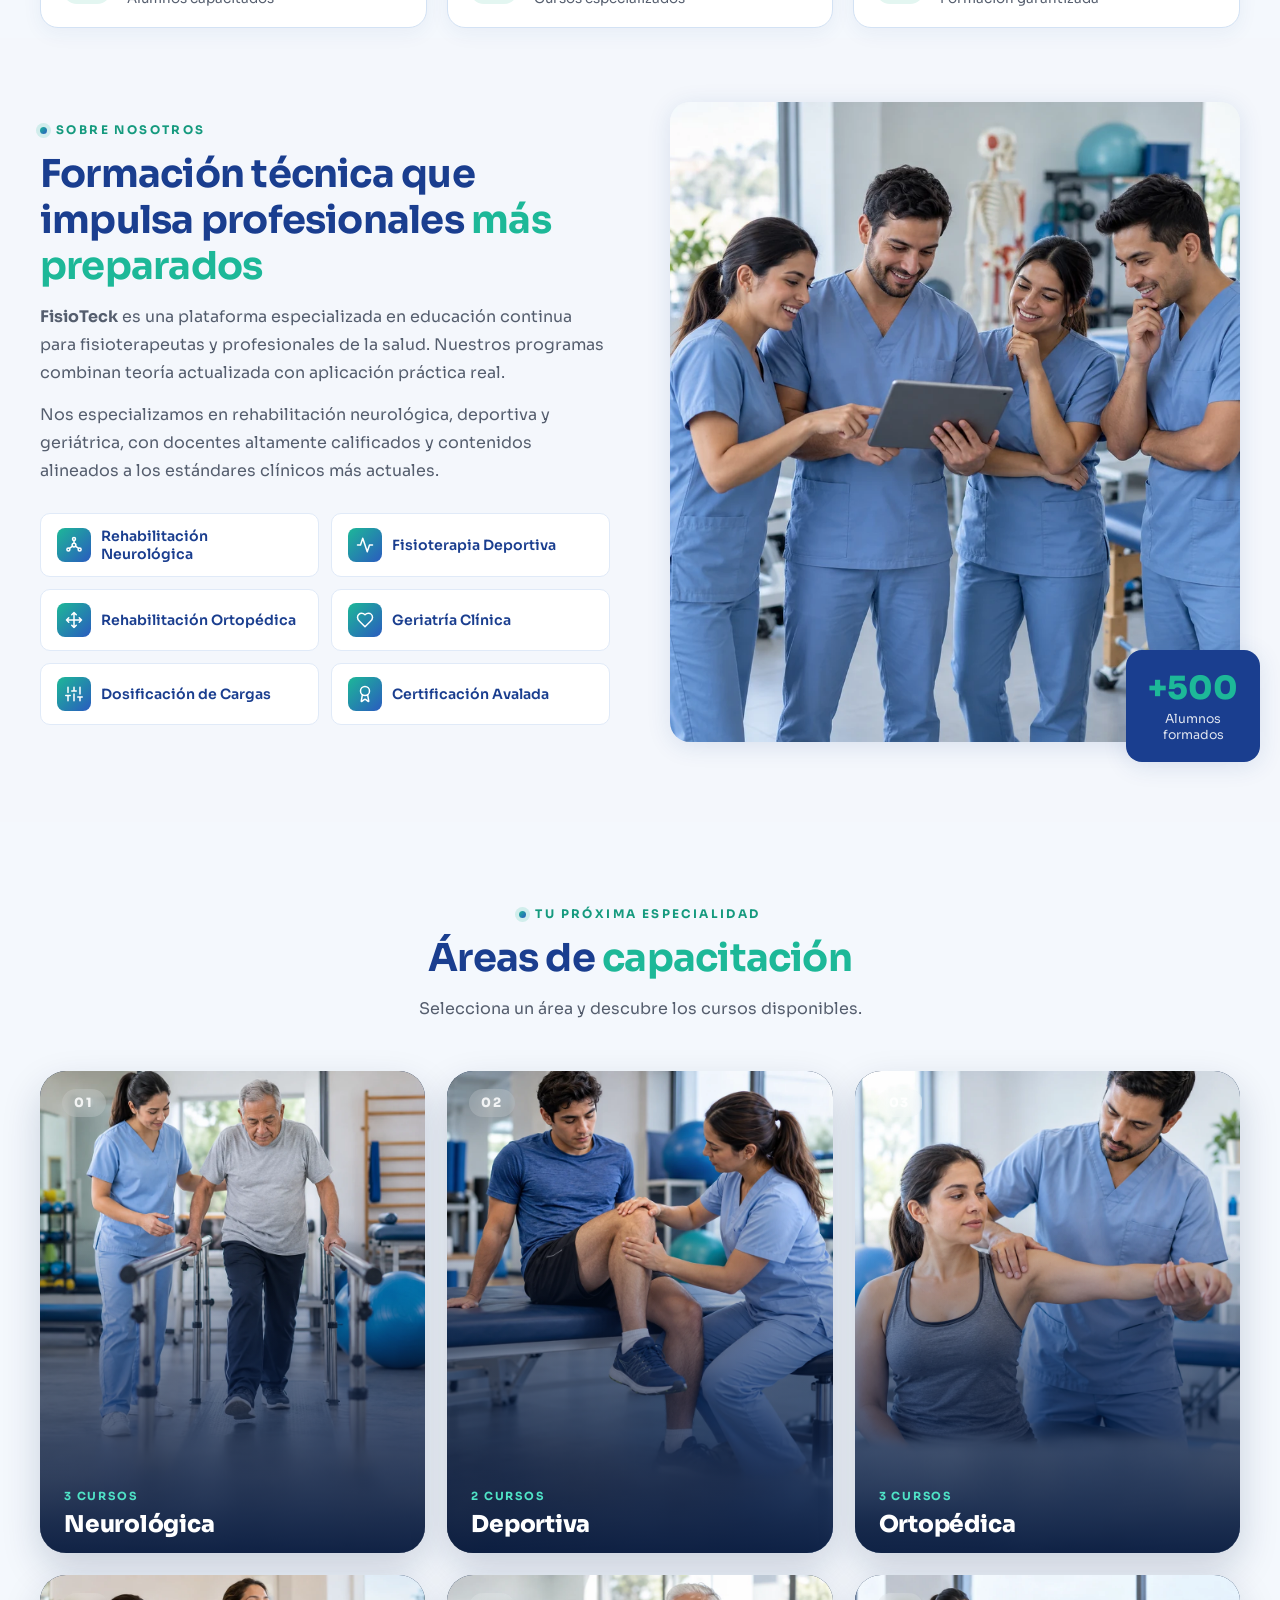
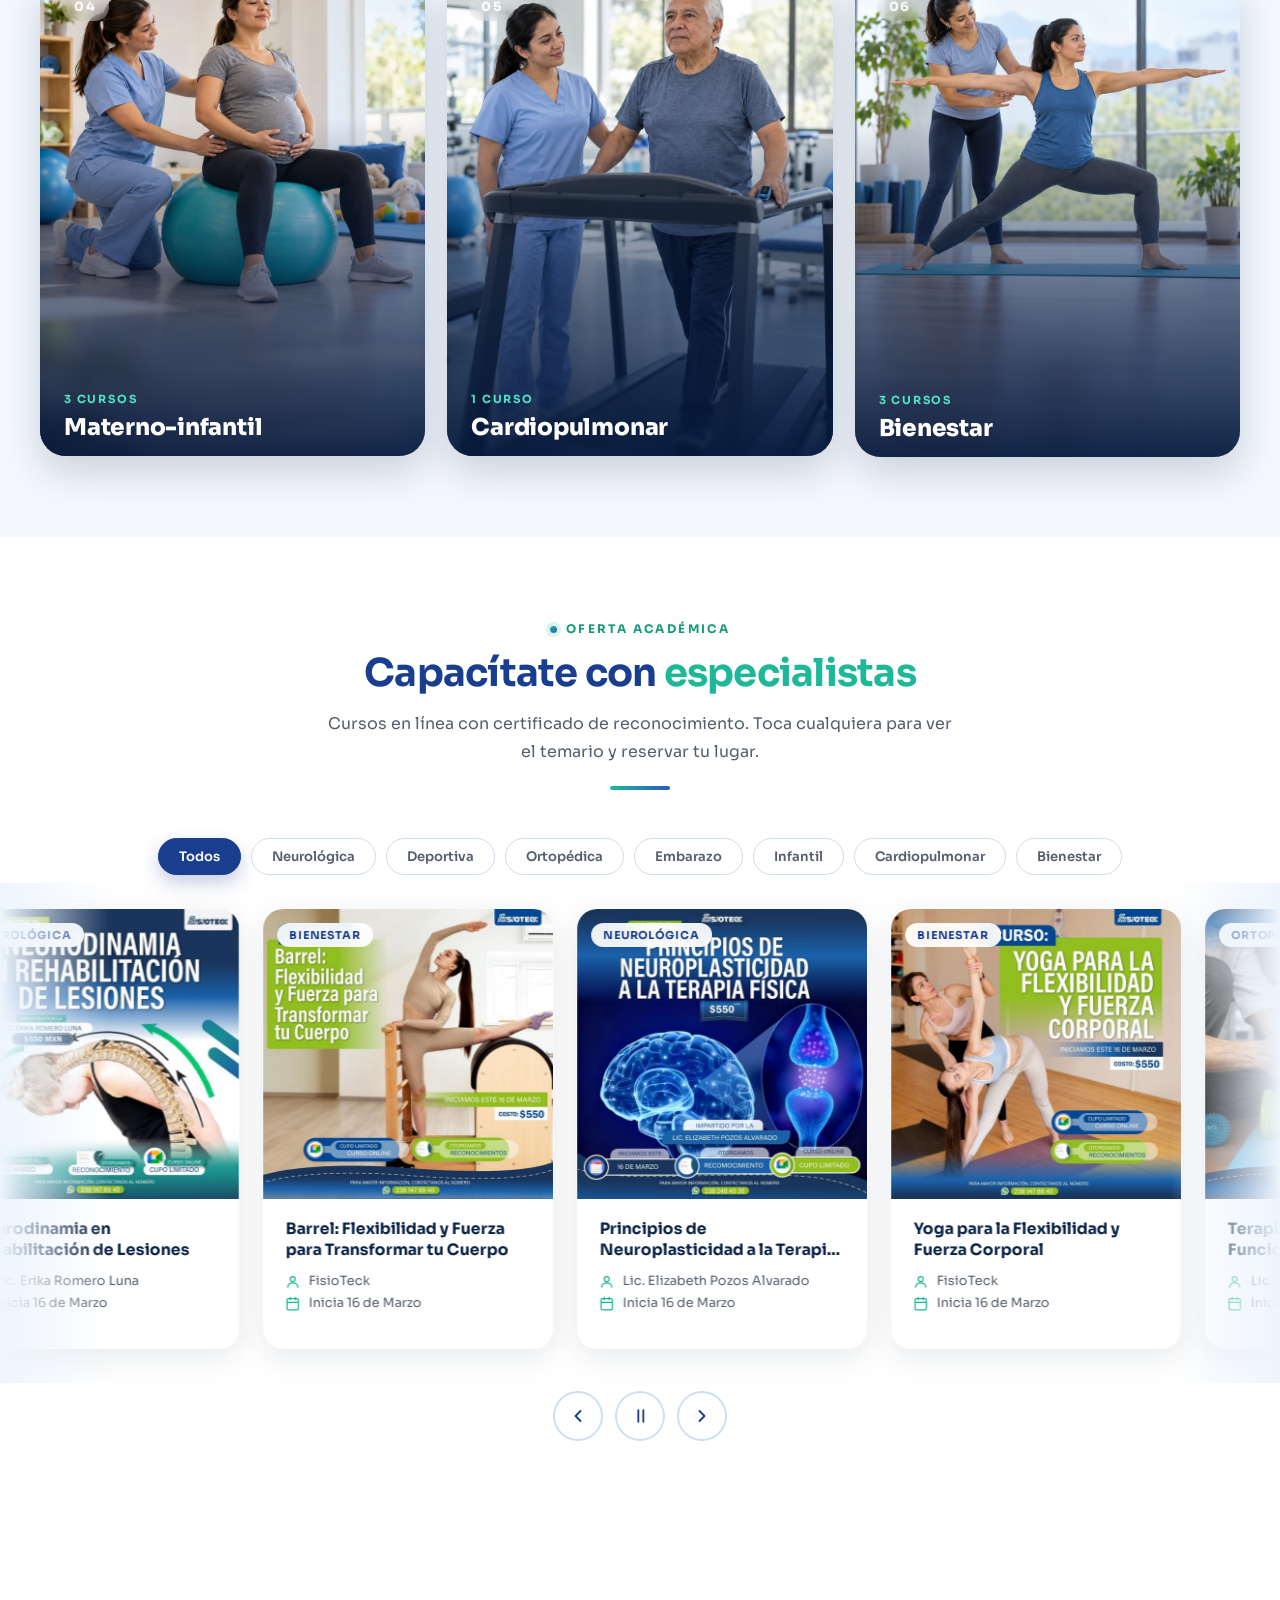
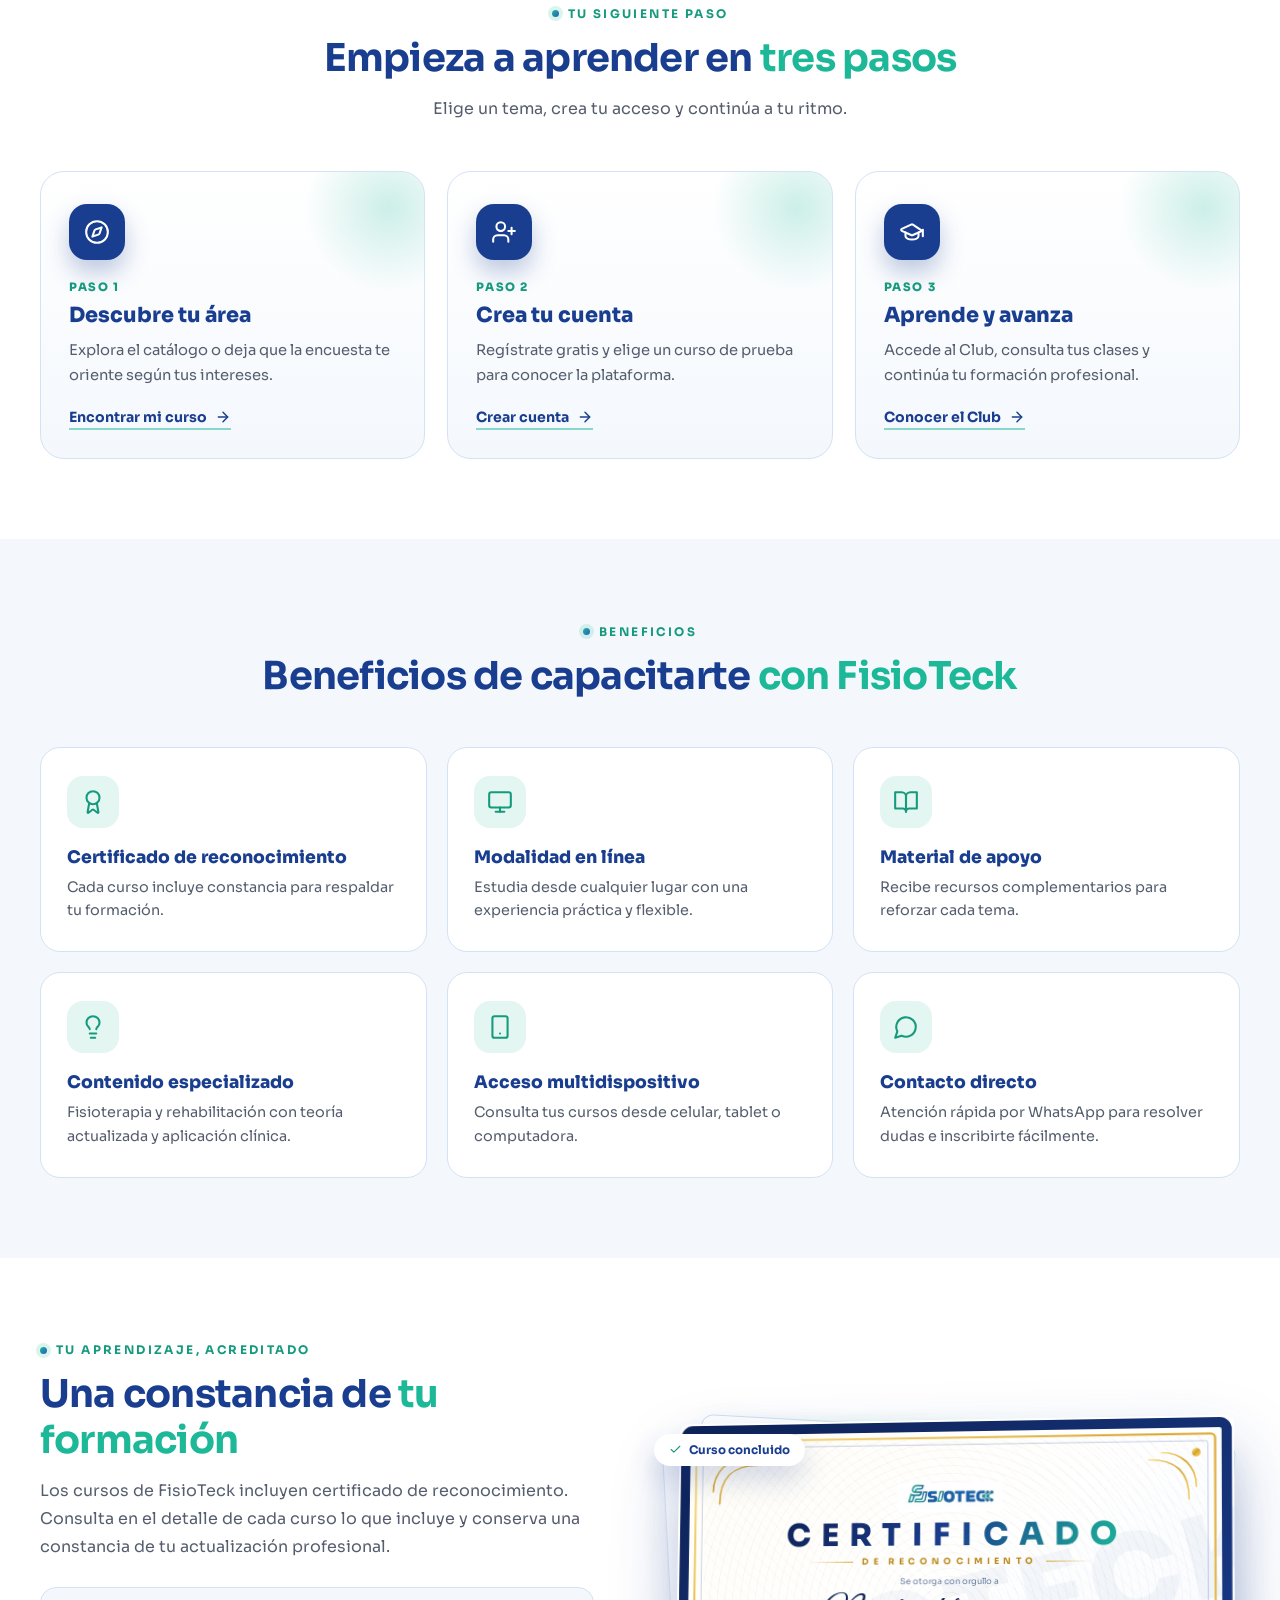
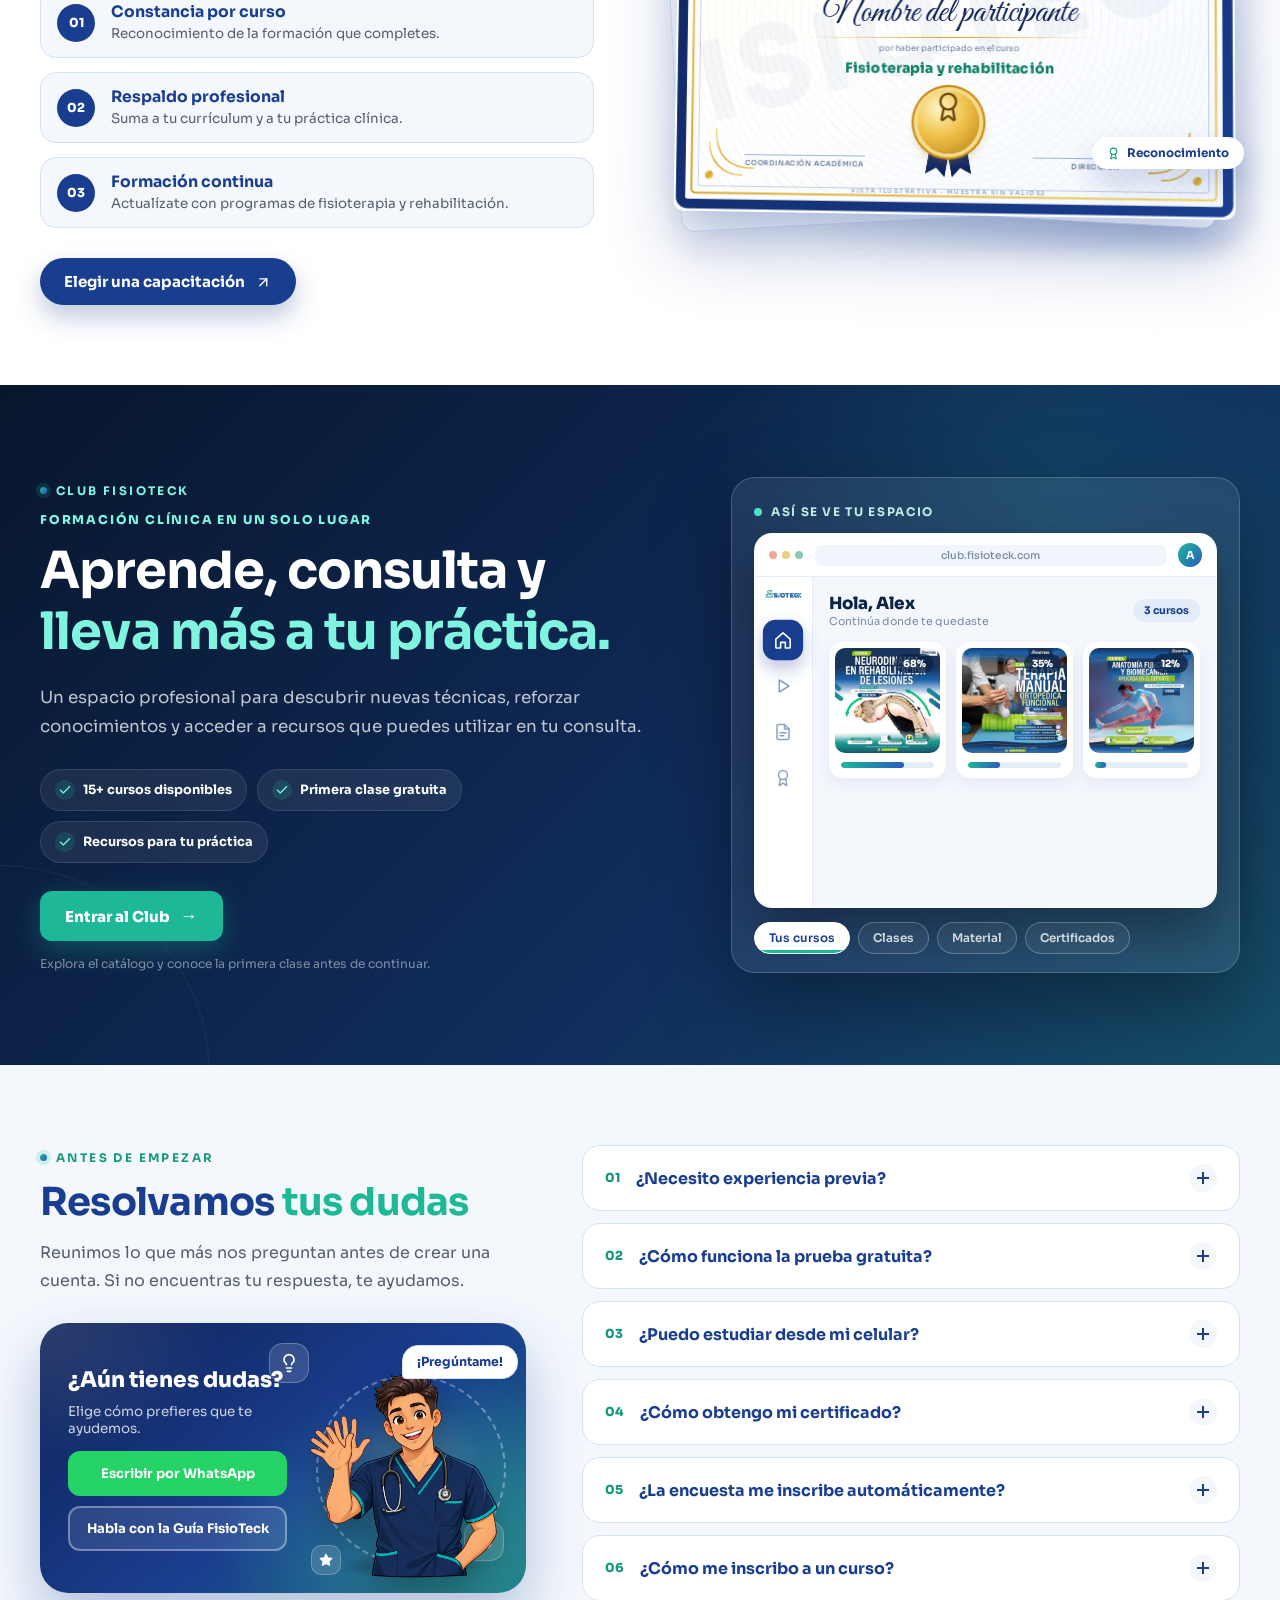
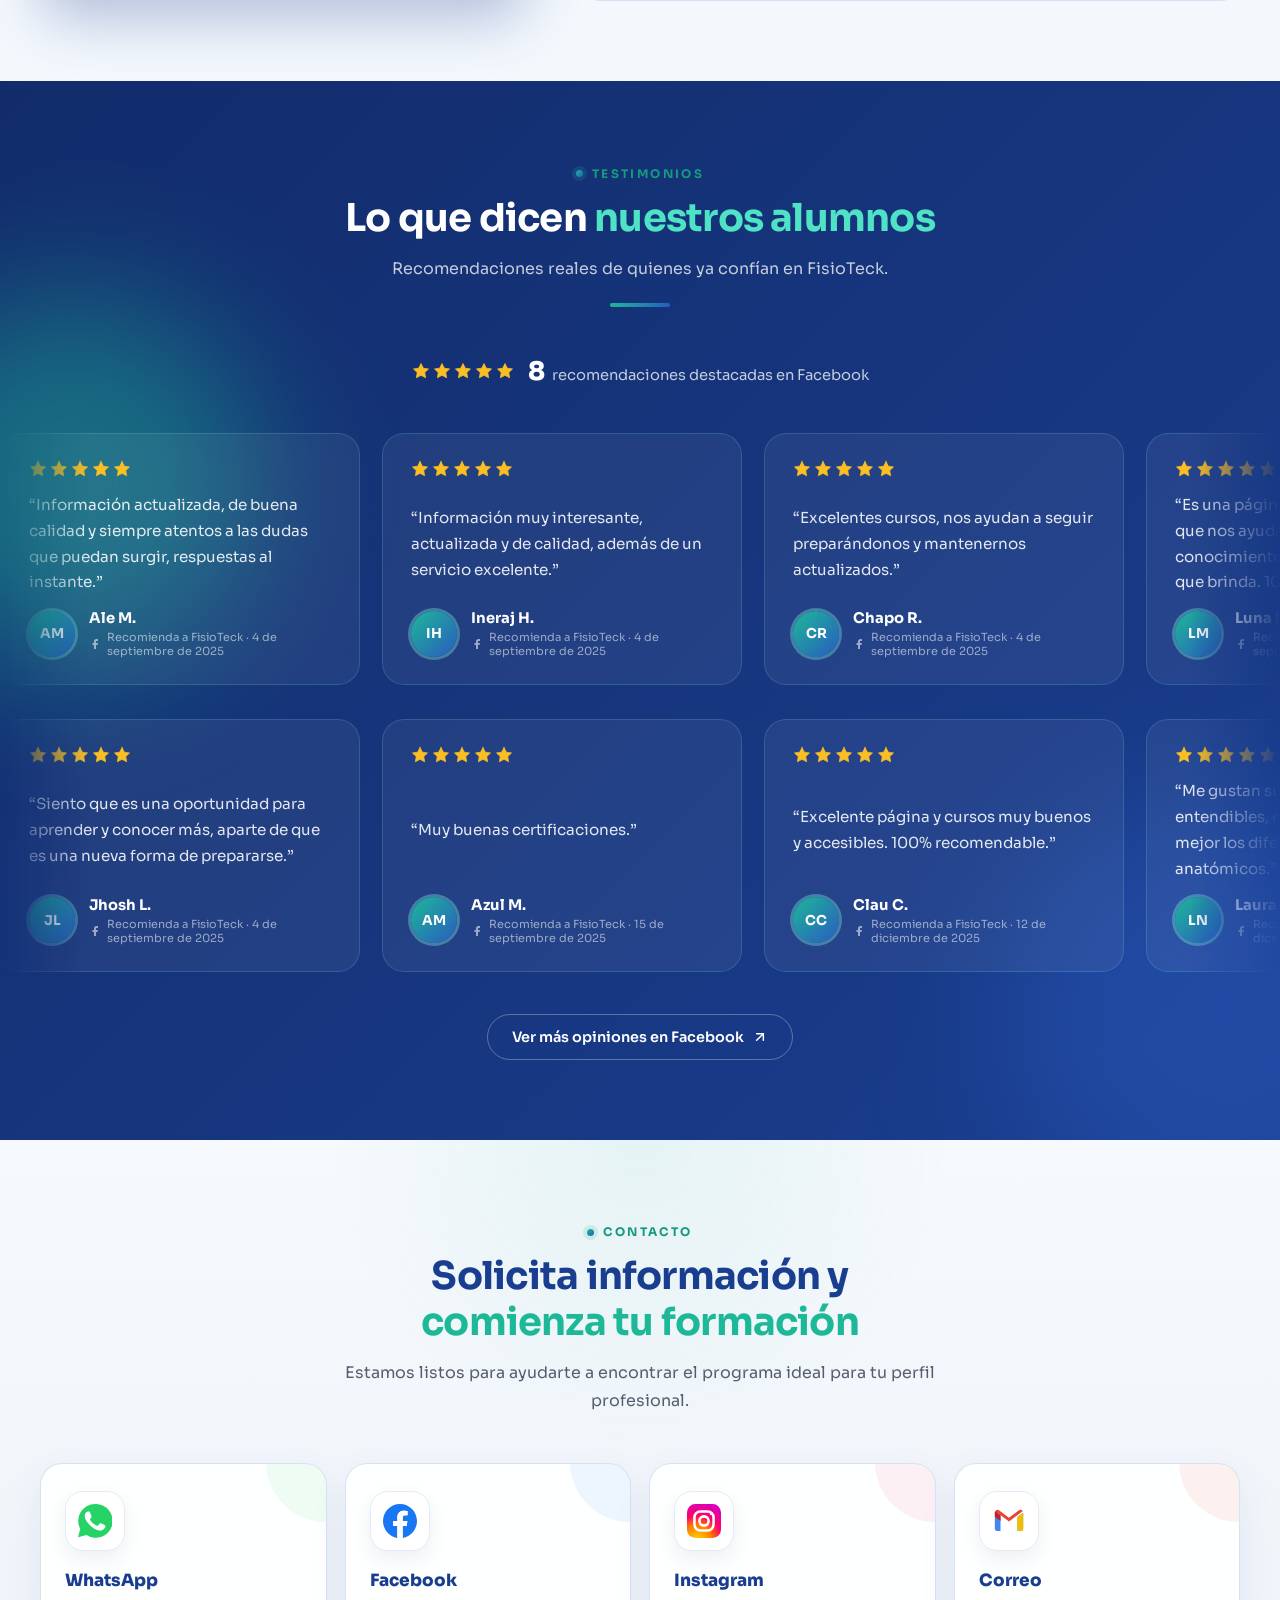
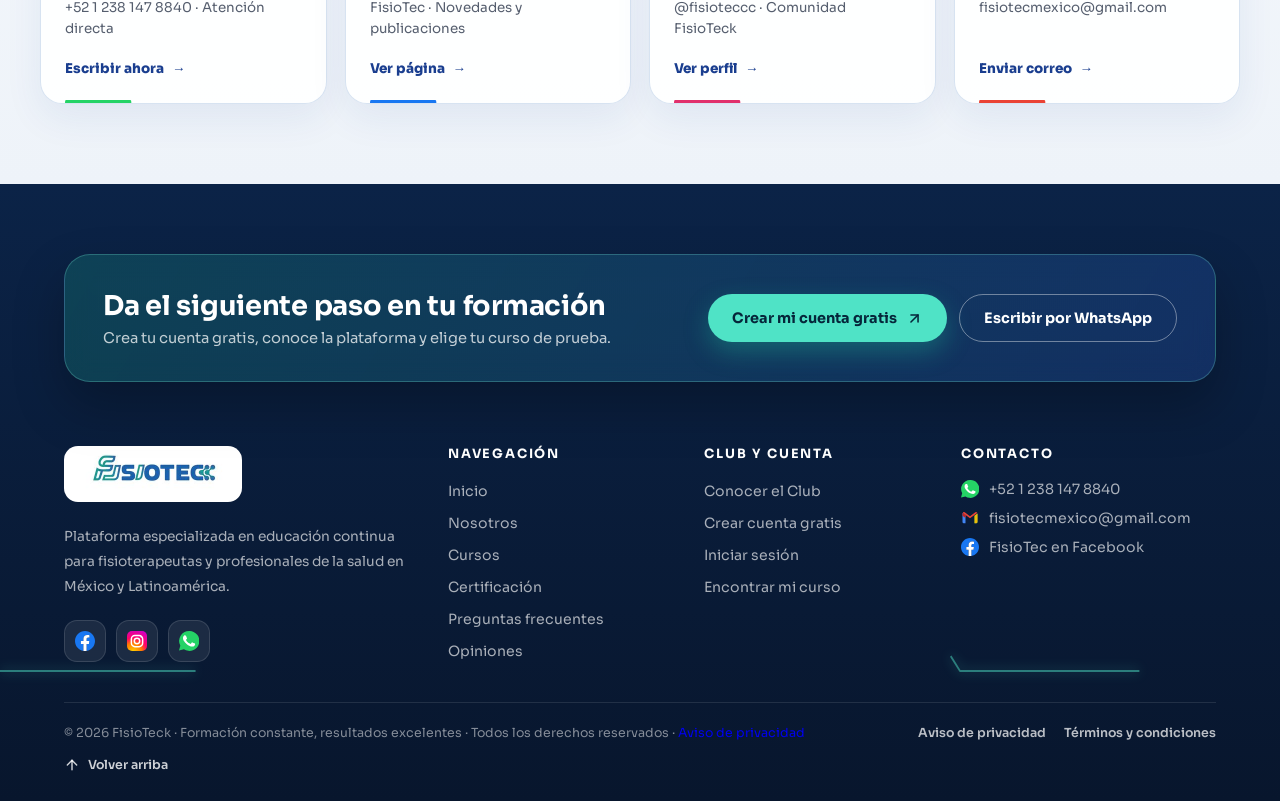
==== commit 69fb26c2: "Sitio de portada: nueva portada, guía, encuesta, aviso de privacidad y términos - Portada y seccione" ====
--- a/index.html
+++ b/index.html
@@ -6,68 +6,262 @@
   <title>FisioTeck | Formación Constante, Resultados Excelentes</title>
   <link rel="preconnect" href="https://fonts.googleapis.com"/>
   <link rel="preconnect" href="https://fonts.gstatic.com" crossorigin/>
-  <link href="https://fonts.googleapis.com/css2?family=Exo+2:wght@400;600;700;800;900&family=Open+Sans:wght@400;500;600&display=swap" rel="stylesheet"/>
+  <link href="https://fonts.googleapis.com/css2?family=Sora:wght@300;400;500;600;700;800&family=Great+Vibes&display=swap" rel="stylesheet"/>
+  <link rel="preload" as="image" href="assets/img/hero/hero-1.webp" fetchpriority="high"/>
   <link rel="stylesheet" href="styles.css"/>
+  <link rel="stylesheet" href="landing.css"/>
+  <link rel="stylesheet" href="registro.css"/>
+  <link rel="stylesheet" href="encuesta.css"/>
+  <link rel="stylesheet" href="secciones.css"/>
+  <link rel="stylesheet" href="extras.css"/>
+  <link rel="stylesheet" href="diseno2.css"/>
+  <link rel="stylesheet" href="canal.css"/>
+  <link rel="stylesheet" href="guia.css"/>
 </head>
 <body>
+<svg width="0" height="0" style="position:absolute" aria-hidden="true" focusable="false">
+  <defs>
+    <symbol id="ic-compass" viewBox="0 0 24 24"><circle cx="12" cy="12" r="10"/><path d="m16.24 7.76-1.804 5.411a2 2 0 0 1-1.265 1.265L7.76 16.24l1.804-5.411a2 2 0 0 1 1.265-1.265z"/></symbol>
+    <symbol id="ic-user-plus" viewBox="0 0 24 24"><path d="M16 21v-2a4 4 0 0 0-4-4H6a4 4 0 0 0-4 4v2"/><circle cx="9" cy="7" r="4"/><line x1="19" x2="19" y1="8" y2="14"/><line x1="22" x2="16" y1="11" y2="11"/></symbol>
+    <symbol id="ic-cap" viewBox="0 0 24 24"><path d="M21.42 10.92 12.83 5.18a2 2 0 0 0-1.66 0L2.6 9.08a1 1 0 0 0 0 1.83l8.57 3.91a2 2 0 0 0 1.66 0z"/><path d="M22 10v6"/><path d="M6 12.5V16a6 3 0 0 0 12 0v-3.5"/></symbol>
+    <symbol id="ic-award" viewBox="0 0 24 24"><path d="m15.477 12.89 1.515 8.526a.5.5 0 0 1-.81.47l-3.58-2.687a1 1 0 0 0-1.197 0l-3.586 2.686a.5.5 0 0 1-.81-.469l1.514-8.526"/><circle cx="12" cy="8" r="6"/></symbol>
+    <symbol id="ic-monitor" viewBox="0 0 24 24"><rect width="20" height="14" x="2" y="3" rx="2"/><path d="M8 21h8"/><path d="M12 17v4"/></symbol>
+    <symbol id="ic-book" viewBox="0 0 24 24"><path d="M2 3h6a4 4 0 0 1 4 4v14a3 3 0 0 0-3-3H2z"/><path d="M22 3h-6a4 4 0 0 0-4 4v14a3 3 0 0 1 3-3h7z"/></symbol>
+    <symbol id="ic-bulb" viewBox="0 0 24 24"><path d="M15 14c.2-1 .7-1.7 1.5-2.5 1-.9 1.5-2.2 1.5-3.5A6 6 0 0 0 6 8c0 1 .2 2.2 1.5 3.5.7.7 1.3 1.5 1.5 2.5"/><path d="M9 18h6"/><path d="M10 22h4"/></symbol>
+    <symbol id="ic-phone" viewBox="0 0 24 24"><rect width="14" height="20" x="5" y="2" rx="2" ry="2"/><path d="M12 18h.01"/></symbol>
+    <symbol id="ic-chat" viewBox="0 0 24 24"><path d="M7.9 20A9 9 0 1 0 4 16.1L2 22Z"/></symbol>
+    <symbol id="ic-ur" viewBox="0 0 24 24"><path d="M7 17 17 7"/><path d="M7 7h10v10"/></symbol>
+    <symbol id="ic-check" viewBox="0 0 24 24"><path d="M20 6 9 17l-5-5"/></symbol>
+    <symbol id="ic-bolt" viewBox="0 0 24 24"><path d="M13 2 3 14h9l-1 8 10-12h-9z"/></symbol>
+    <symbol id="ic-user" viewBox="0 0 24 24"><circle cx="12" cy="8" r="4"/><path d="M4 21c0-4 3.5-7 8-7s8 3 8 7"/></symbol>
+    <symbol id="ic-cal" viewBox="0 0 24 24"><rect x="3" y="4" width="18" height="18" rx="2"/><path d="M16 2v4M8 2v4M3 10h18"/></symbol>
+    <symbol id="ic-list" viewBox="0 0 24 24"><path d="M8 6h13M8 12h13M8 18h13M3 6h.01M3 12h.01M3 18h.01"/></symbol>
+    <symbol id="ic-chev-l" viewBox="0 0 24 24"><path d="m15 18-6-6 6-6"/></symbol>
+    <symbol id="ic-chev-r" viewBox="0 0 24 24"><path d="m9 18 6-6-6-6"/></symbol>
+    <symbol id="ic-pause" viewBox="0 0 24 24"><path d="M10 5v14M16 5v14"/></symbol>
+    <symbol id="ic-play" viewBox="0 0 24 24"><path d="m7 4 13 8-13 8z"/></symbol>
+    <symbol id="ic-up" viewBox="0 0 24 24"><path d="m5 12 7-7 7 7"/><path d="M12 19V5"/></symbol>
+    <symbol id="ic-star" viewBox="0 0 24 24"><polygon points="12 2 15.09 8.26 22 9.27 17 14.14 18.18 21.02 12 17.77 5.82 21.02 7 14.14 2 9.27 8.91 8.26 12 2"/></symbol>
+    <symbol id="ic-network" viewBox="0 0 24 24"><circle cx="12" cy="12" r="2.5"/><circle cx="12" cy="4" r="2"/><circle cx="4.5" cy="18" r="2"/><circle cx="19.5" cy="18" r="2"/><path d="M12 6v3.5M10 13.6 6 16.6M14 13.6l4 3"/></symbol>
+    <symbol id="ic-pulse" viewBox="0 0 24 24"><path d="M22 12h-4l-3 9L9 3l-3 9H2"/></symbol>
+    <symbol id="ic-move" viewBox="0 0 24 24"><path d="m5 9-3 3 3 3M9 5l3-3 3 3M15 19l-3 3-3-3M19 9l3 3-3 3M2 12h20M12 2v20"/></symbol>
+    <symbol id="ic-heart" viewBox="0 0 24 24"><path d="M19 14c1.49-1.46 3-3.21 3-5.5A5.5 5.5 0 0 0 16.5 3c-1.76 0-3 .5-4.5 2-1.5-1.5-2.74-2-4.5-2A5.5 5.5 0 0 0 2 8.5c0 2.3 1.5 4.05 3 5.5l7 7Z"/></symbol>
+    <symbol id="ic-sliders" viewBox="0 0 24 24"><path d="M4 21v-7M4 10V3M12 21v-9M12 8V3M20 21v-5M20 12V3M1 14h6M9 8h6M17 16h6"/></symbol>
+    <symbol id="ic-fb" viewBox="0 0 24 24"><path d="M18 2h-3a5 5 0 0 0-5 5v3H7v4h3v8h4v-8h3l1-4h-4V7a1 1 0 0 1 1-1h3z"/></symbol>
+    <symbol id="ic-home" viewBox="0 0 24 24"><path d="M3 11 12 3l9 8v10a1 1 0 0 1-1 1h-5v-7H9v7H4a1 1 0 0 1-1-1z"/></symbol>
+    <symbol id="ic-file" viewBox="0 0 24 24"><path d="M14 2H6a2 2 0 0 0-2 2v16a2 2 0 0 0 2 2h12a2 2 0 0 0 2-2V8z"/><path d="M14 2v6h6M8 13h8M8 17h5"/></symbol>
+    <symbol id="ic-tag" viewBox="0 0 24 24"><path d="M20.59 13.41 13.42 20.58a2 2 0 0 1-2.83 0L2 12V2h10l8.59 8.59a2 2 0 0 1 0 2.82z"/><path d="M7 7h.01"/></symbol>
+    <symbol id="ic-bell" viewBox="0 0 24 24"><path d="M6 8a6 6 0 0 1 12 0c0 7 3 9 3 9H3s3-2 3-9"/><path d="M10.3 21a1.94 1.94 0 0 0 3.4 0"/></symbol>
+    <symbol id="ic-arrow" viewBox="0 0 24 24"><path d="M5 12h14"/><path d="m12 5 7 7-7 7"/></symbol>
+  </defs>
+</svg>
 
 <!-- NAVBAR -->
 <nav id="navbar">
   <div class="nav-inner">
-    <a class="nav-logo" href="#inicio">
-      <img src="assets/img/logo/logo.jpg" alt="FisioTeck"/>
+    <a class="nav-logo" href="#inicio" aria-label="FisioTeck, ir al inicio">
+      <img src="assets/img/logo/logo.jpg" alt="FisioTeck" width="168" height="46"/>
     </a>
     <ul class="nav-links">
-      <li><a href="#inicio">Inicio</a></li>
       <li><a href="#nosotros">Nosotros</a></li>
       <li><a href="#cursos">Cursos</a></li>
-      <li><a href="#galeria">Galería</a></li>
+      <li><a href="#certificacion">Certificación</a></li>
+      <li><a href="#preguntas">Preguntas</a></li>
       <li><a href="#opiniones">Opiniones</a></li>
-      <li><a href="https://club.fisioteck.com/?mode=login" class="nav-club-link" style="color:#1565C0;font-weight:700;">⭐ Club</a></li>
+      <li><a href="#club">Club</a></li>
       <li><a href="#contacto">Contacto</a></li>
-      <li><a href="https://wa.me/5212381478840" target="_blank" class="nav-btn-wa">📲 WhatsApp</a></li>
+      <li><a href="https://club.fisioteck.com/?mode=login" class="nav-cta">Entrar al Club <svg class="ic" aria-hidden="true"><use href="#ic-ur"/></svg></a></li>
     </ul>
-    <button class="hamburger" id="hamburger" aria-label="Menú">
-      <span></span><span></span><span></span>
-    </button>
+    <button class="hamburger" id="hamburger" aria-label="Abrir menú"><span></span><span></span><span></span></button>
   </div>
   <div class="mobile-menu" id="mobile-menu">
-    <a href="#inicio">Inicio</a>
     <a href="#nosotros">Nosotros</a>
     <a href="#cursos">Cursos</a>
-    <a href="#galeria">Galería</a>
+    <a href="#certificacion">Certificación</a>
+    <a href="#preguntas">Preguntas</a>
     <a href="#opiniones">Opiniones</a>
-    <a href="https://club.fisioteck.com/?mode=login" style="color:#1565C0;font-weight:700;">⭐ Club</a>
+    <a href="#club">Club</a>
     <a href="#contacto">Contacto</a>
-    <a href="https://wa.me/5212381478840" target="_blank" class="nav-btn-wa mob-wa">📲 WhatsApp</a>
+    <a href="https://club.fisioteck.com/?mode=login" class="mob-cta">Entrar al Club <svg class="ic" aria-hidden="true"><use href="#ic-ur"/></svg></a>
   </div>
 </nav>
 
 <!-- HERO -->
-<section id="inicio">
-  <div class="hero-inner">
-    <div class="hero-content">
-      <div class="hero-tags">
-        <span class="hero-tag">Fisioterapia</span>
-        <span class="hero-tag">Rehabilitación</span>
-        <span class="hero-tag">Certificación</span>
-        <span class="hero-tag">Online</span>
-      </div>
-      <h1 class="hero-title">Formación <span>Constante</span>,<br/>Resultados Excelentes</h1>
+<section id="inicio" aria-label="Inicio">
+  <!-- Imágenes en assets/img/hero/ (ver PROMPTS-IMAGENES-LANDING.md). Si no existen, se usa el banner de respaldo. -->
+  <img class="hero-slide" data-src="assets/img/hero/hero-1.webp" alt="Fisioterapeuta valorando la espalda de un paciente en consulta" width="1920" height="1080" fetchpriority="high"/>
+  <img class="hero-slide" data-src="assets/img/hero/hero-2.webp" alt="Fisioterapeuta guiando un ejercicio de rehabilitación" width="1920" height="1080"/>
+  <img class="hero-slide" data-src="assets/img/hero/hero-3.webp" alt="Profesionales de la salud en una sesión de formación clínica" width="1920" height="1080"/>
+  <img class="hero-slide" data-src="assets/img/hero/hero-4.webp" alt="Fisioterapeuta usando tecnología de rehabilitación" width="1920" height="1080"/>
+  <div class="hero-bg" aria-hidden="true"></div>
+  <div class="hero-content">
+    <div class="hero-text">
+      <p class="hero-eyebrow">Fisioterapia · Rehabilitación · En línea</p>
+      <h1 class="hero-title">Formación constante.<span>Resultados excelentes.</span></h1>
       <p class="hero-subtitle">Cursos especializados en fisioterapia y rehabilitación para profesionales de la salud que buscan actualización continua y certificación avalada.</p>
       <div class="hero-btns">
-        <a href="#cursos" class="btn-primary">Ver Cursos</a>
-        <a href="https://wa.me/5212381478840" target="_blank" class="btn-outline">Contactar por WhatsApp</a>
-      </div>
-      <div class="hero-stats">
-        <div class="stat-card"><div class="stat-num" data-target="500">0</div><div class="stat-label">Alumnos capacitados</div></div>
-        <div class="stat-card"><div class="stat-num" data-target="30">0</div><div class="stat-label">Cursos especializados</div></div>
-        <div class="stat-card"><div class="stat-num">100%</div><div class="stat-label">Formación garantizada</div></div>
-      </div>
-    </div>
-    <div class="hero-image">
-      <img src="assets/img/banner/banner.jpg" alt="FisioTeck"/>
-    </div>
+        <a href="https://club.fisioteck.com/?mode=login" class="btn-primary">Entrar al Club <svg class="ic" aria-hidden="true"><use href="#ic-ur"/></svg></a>
+        <a href="#cursos" class="btn-outline">Explorar cursos</a>
+      </div>
+    </div>
+  </div>
+  <div class="hero-markers" id="hero-markers" role="group" aria-label="Imágenes del hero"></div>
+  <button type="button" class="hero-pause" id="hero-pause" aria-pressed="false">Pausar imágenes</button>
+  <a class="hero-preview" href="https://club.fisioteck.com/?mode=register">
+    <span class="hero-preview-ico" aria-hidden="true"><svg class="ic"><use href="#ic-ur"/></svg></span>
+    <span><strong>Prueba gratuita</strong><small>Crea tu cuenta y elige un curso</small></span>
+  </a>
+  <svg class="hero-relief" viewBox="0 0 1440 120" preserveAspectRatio="none" aria-hidden="true" focusable="false">
+    <path class="hero-relief__back" d="M0 28C170 6 282 98 470 79S768 6 960 32s302 86 480 23v65H0Z"/>
+    <path class="hero-relief__middle" d="M0 51C198 14 315 119 525 90S822 30 1018 53s265 45 422 9v58H0Z"/>
+    <path class="hero-relief__front" d="M0 72C171 31 340 135 542 102S876 56 1057 77s272 26 383-8v51H0Z"/>
+  </svg>
+</section>
+
+<!-- ENCUESTA -->
+<section id="encuesta" class="zenc zenc--con-cara" aria-labelledby="zenc-q">
+  <div class="zenc__heading reveal">
+    <p class="zenc__eyebrow">Encuentra tu camino</p>
+    <h2>Una ruta de aprendizaje para ti.</h2>
+  </div>
+  <div class="zenc__inner">
+    <aside class="zenc__guia" aria-label="Guía de la encuesta">
+      <div class="zenc__nota" id="zenc-nota" role="status" aria-live="polite">
+        <strong id="zenc-nota-t">¡Hola! Te ayudo a empezar.</strong>
+        <span id="zenc-nota-c">Son preguntas rápidas: toma menos de un minuto. Es una guía programada, no una persona.</span>
+      </div>
+      <div class="zenc__cara" id="zenc-cara" aria-hidden="true"><img class="zenc__cara-img" id="zenc-cara-img" src="assets/img/guia/guia-bienvenida.webp" alt="" width="640" height="640" decoding="async" draggable="false"/></div>
+    </aside>
+    <div class="zenc__tarjeta" id="zenc-tarjeta">
+      <div class="zenc__top"><p class="zenc__paso" id="zenc-paso">Pregunta 1 de 8</p><div class="zenc__acciones" id="zenc-acciones"></div></div>
+      <div class="zenc__progreso" aria-hidden="true"><i id="zenc-barra"></i></div>
+      <h3 class="zenc__q" id="zenc-q" tabindex="-1"></h3>
+      <div class="zenc__cuerpo" id="zenc-cuerpo"></div>
+    </div>
+  </div>
+</section>
+
+<!-- REGISTRO GRATIS -->
+<section class="registration-section" id="registro-gratis" aria-labelledby="registro-title">
+  <div class="registration-wrap">
+    <div class="registration-seal" aria-hidden="true"><div><span>NUEVO</span><strong>GRATIS</strong><small>SIN COSTO DE REGISTRO</small></div></div>
+  <div class="registration-layout">
+    <span class="reg-blob reg-blob--a" aria-hidden="true"></span><span class="reg-blob reg-blob--b" aria-hidden="true"></span><span class="reg-blob reg-blob--c" aria-hidden="true"></span>
+    <div class="registration-copy reveal">
+      <p class="reg-eyebrow">Empieza en FisioTeck</p>
+      <h2 id="registro-title">Crea tu cuenta<br/>completamente <em>gratis</em></h2>
+      <p>Regístrate, explora los cursos y elige tu <strong>prueba gratuita</strong>. Así puedes conocer la plataforma antes de continuar tu formación.</p>
+      <div class="registration-steps" role="group" aria-label="Pasos del registro">
+        <button type="button" class="registration-step is-active" data-step="0" aria-pressed="true"><span>01</span><strong>Crea tu cuenta<small>Tu punto de partida.</small></strong><i aria-hidden="true"><svg class="ic"><use href="#ic-ur"/></svg></i></button>
+        <button type="button" class="registration-step" data-step="1" aria-pressed="false"><span>02</span><strong>Accede a tu espacio<small>Tu cuenta personal de aprendizaje.</small></strong><i aria-hidden="true"><svg class="ic"><use href="#ic-ur"/></svg></i></button>
+        <button type="button" class="registration-step" data-step="2" aria-pressed="false"><span>03</span><strong>Elige tu curso de prueba<small>Explora las clases disponibles.</small></strong><i aria-hidden="true"><svg class="ic"><use href="#ic-ur"/></svg></i></button>
+      </div>
+      <div class="reg-actions">
+        <a class="registration-cta" href="https://club.fisioteck.com/?mode=register">Crear mi cuenta gratis <svg class="ic" aria-hidden="true"><use href="#ic-ur"/></svg></a>
+        <a class="registration-login" href="https://club.fisioteck.com/?mode=login">Ya tengo una cuenta <svg class="ic" aria-hidden="true"><use href="#ic-arrow"/></svg></a>
+      </div>
+      <p class="reg-legal">Al crear tu cuenta aceptas los <a href="terminos-y-condiciones.html">Términos y condiciones</a> y el <a href="aviso-de-privacidad.html">Aviso de privacidad</a>.</p>
+    </div>
+    <div class="registration-demo reveal" id="registration-demo" data-step="0" aria-label="Demostración del registro, no es un formulario">
+      <span class="reg-chip reg-chip--1" aria-hidden="true"><svg class="ic"><use href="#ic-check"/></svg>Sin tarjeta</span><span class="reg-chip reg-chip--2" aria-hidden="true"><svg class="ic"><use href="#ic-award"/></svg>Certificado</span><span class="reg-chip reg-chip--3" aria-hidden="true"><svg class="ic"><use href="#ic-bolt"/></svg>Acceso inmediato</span>
+      <div class="registration-demo__top"><span>VISTA PREVIA DEL REGISTRO</span><button type="button" id="registration-pause" aria-pressed="false">Pausar animación</button></div>
+      <div class="registration-window" role="img" aria-label="Demostración con datos de ejemplo: captura de nombre, correo y contraseña, creación de cuenta y elección de un curso de prueba">
+        <div class="registration-browser-bar"><span aria-hidden="true"><i></i><i></i><i></i></span><strong>FISIOTECK / Registro</strong><span aria-hidden="true">◇</span></div>
+        <div class="registration-scene is-active" data-scene="0">
+          <div class="registration-mini-brand"><img src="assets/img/logo/logo.jpg" alt="" width="52" height="18"/>CLUB</div>
+          <h3>Crea tu cuenta</h3><p>Un acceso personal para aprender.</p>
+          <div class="registration-field"><span>Nombre completo</span><div class="registration-input"><b data-demo="name"></b><i class="registration-caret"></i></div></div>
+          <div class="registration-field"><span>Correo electrónico</span><div class="registration-input"><b data-demo="email"></b><i class="registration-caret"></i></div></div>
+          <div class="registration-field"><span>Contraseña</span><div class="registration-input"><b data-demo="password"></b><i class="registration-caret"></i></div></div>
+          <div class="registration-illustrated-action">Crear cuenta gratis <span><svg class="ic" aria-hidden="true"><use href="#ic-ur"/></svg></span></div>
+        </div>
+        <div class="registration-scene" data-scene="1" aria-hidden="true">
+          <div class="registration-success-halo"><svg class="registration-check" viewBox="0 0 100 100" aria-hidden="true"><path d="m29 50 14 14 29-30"/></svg></div>
+          <h3>¡Cuenta creada!</h3><p style="margin:0">Ya tienes tu espacio en FisioTeck.<br/>El siguiente paso es elegir tu curso de prueba.</p>
+          <div class="registration-success-line"><span><svg class="ic" aria-hidden="true"><use href="#ic-check"/></svg></span> Acceso personal listo</div>
+        </div>
+        <div class="registration-scene" data-scene="2" aria-hidden="true">
+          <div class="registration-mini-brand"><img src="assets/img/logo/logo.jpg" alt="" width="52" height="18"/>CLUB</div>
+          <h3>Elige tu curso de prueba</h3><p>Explora un tema que te interese.</p>
+          <div class="registration-demo-courses">
+            <div class="registration-demo-course"><img src="assets/img/cursos/curso1.jpg" alt="" width="46" height="46" loading="lazy"/><span><strong>Neurodinamia en rehabilitación</strong><small>Neurológica</small></span><i><svg class="ic" aria-hidden="true"><use href="#ic-ur"/></svg></i></div>
+            <div class="registration-demo-course registration-demo-course--sel"><img src="assets/img/cursos/curso5.jpg" alt="" width="46" height="46" loading="lazy"/><span><strong>Terapia manual ortopédica funcional</strong><small>Ortopédica</small></span><i><svg class="ic" aria-hidden="true"><use href="#ic-ur"/></svg></i></div>
+            <div class="registration-demo-course"><img src="assets/img/cursos/curso6.jpg" alt="" width="46" height="46" loading="lazy"/><span><strong>Biomecánica aplicada al deporte</strong><small>Deportiva</small></span><i><svg class="ic" aria-hidden="true"><use href="#ic-ur"/></svg></i></div>
+          </div>
+          <div class="registration-demo-toast"><span><svg class="ic" aria-hidden="true"><use href="#ic-check"/></svg></span> Tu curso de prueba está listo</div>
+        </div>
+        <div class="registration-progress" aria-hidden="true"><span class="is-active"></span><span></span><span></span></div>
+      </div>
+      <div class="registration-demo__caption"><p id="registration-caption">Crea tu cuenta con tus datos.</p><span>Datos de ejemplo</span></div>
+    </div>
+  </div>
+  </div>
+</section>
+
+<!-- CANAL DE WHATSAPP -->
+<section class="canal-sec" id="canal" aria-labelledby="canal-title">
+  <span class="canal-blob canal-blob--a" aria-hidden="true"></span><span class="canal-blob canal-blob--b" aria-hidden="true"></span>
+  <canvas class="canal-fx" id="canal-fx" aria-hidden="true"></canvas>
+  <div class="canal-inner">
+    <div class="canal-copy reveal">
+      <div class="section-tag canal-tag"><span class="tag-dot"></span>Canal de WhatsApp</div>
+      <h2 id="canal-title" class="section-title white">Únete al canal y <span>entérate primero</span></h2>
+      <p class="canal-lead">Recibe directo en tu WhatsApp lo que publicamos para la comunidad FisioTeck. Gratis y sin compromiso.</p>
+      <ul class="canal-feats">
+        <li><span class="canal-ico"><svg aria-hidden="true"><use href="#ic-tag"/></svg></span><div><strong>Ofertas y cupones</strong><small>Descuentos para cursos y membresía.</small></div></li>
+        <li><span class="canal-ico"><svg aria-hidden="true"><use href="#ic-play"/></svg></span><div><strong>Webinars gratuitos</strong><small>Sesiones en línea abiertas a todos.</small></div></li>
+        <li><span class="canal-ico"><svg aria-hidden="true"><use href="#ic-file"/></svg></span><div><strong>Material 100 % gratis</strong><small>Guías y recursos para tu práctica.</small></div></li>
+        <li><span class="canal-ico"><svg aria-hidden="true"><use href="#ic-bell"/></svg></span><div><strong>Novedades de cursos</strong><small>Fechas, cupos y nuevos programas.</small></div></li>
+      </ul>
+      <div class="canal-acc">
+        <a class="canal-btn" href="https://whatsapp.com/channel/0029VbCICRYDp2Q2iNyLe92e" target="_blank" rel="noopener noreferrer"><img src="assets/img/brands/whatsapp.svg" alt="" width="24" height="24"/>Unirme al canal <svg class="ic" aria-hidden="true"><use href="#ic-ur"/></svg></a>
+        <span class="canal-nota">Puedes salir del canal cuando quieras.</span>
+      </div>
+    </div>
+
+    <div class="canal-demo reveal" id="canal-demo" aria-label="Demostración con mensajes de ejemplo: el canal de WhatsApp y los beneficios dentro del Club">
+      <span class="canal-chip canal-chip--1" aria-hidden="true"><svg class="ic"><use href="#ic-tag"/></svg>Cupones</span>
+      <span class="canal-chip canal-chip--2" aria-hidden="true"><svg class="ic"><use href="#ic-play"/></svg>Webinars</span>
+      <span class="canal-chip canal-chip--3" aria-hidden="true"><svg class="ic"><use href="#ic-file"/></svg>Material gratis</span>
+      <div class="phone" role="img" aria-label="Teléfono con el canal de FisioTeck y el Club">
+        <span class="phone__notch" aria-hidden="true"></span>
+        <div class="phone__screen">
+          <!-- Escena A: canal de WhatsApp -->
+          <div class="ph-scene ph-scene--a is-on" data-sc="a">
+            <div class="ph-head"><span class="ph-av"><img src="assets/img/logo/logo.jpg" alt="" width="40" height="14"/></span><div class="ph-head__t"><b>FisioTeck <svg class="ic ph-ver"><use href="#ic-check"/></svg></b><small>Canal · seguidores</small></div><span class="ph-follow">Siguiendo</span></div>
+            <div class="ph-chat">
+              <div class="ph-typing" aria-hidden="true"><i></i><i></i><i></i></div>
+              <div class="ph-msg" data-m="0"><span class="ph-msg__ico"><svg aria-hidden="true"><use href="#ic-play"/></svg></span><div><b>Webinar gratuito</b><span>Reserva tu lugar en la próxima sesión en línea.</span></div><time>10:02</time></div>
+              <div class="ph-msg" data-m="1"><span class="ph-msg__ico ph-msg__ico--o"><svg aria-hidden="true"><use href="#ic-tag"/></svg></span><div><b>Cupón para miembros</b><span>Aprovecha tu descuento por tiempo limitado.</span></div><time>10:04</time></div>
+              <div class="ph-msg ph-msg--cta" data-m="2"><span class="ph-msg__ico ph-msg__ico--g"><svg aria-hidden="true"><use href="#ic-file"/></svg></span><div><b>Material gratis</b><span>Descarga la guía clínica en PDF.</span><em class="ph-cta" id="ph-cta">Ver en el Club</em></div><time>10:06</time></div>
+            </div>
+          </div>
+          <!-- Escena B: dentro del Club -->
+          <div class="ph-scene ph-scene--b" data-sc="b">
+            <div class="ph-head ph-head--club"><span class="ph-av ph-av--club"><img src="assets/img/logo/logo.jpg" alt="" width="40" height="14"/></span><div class="ph-head__t"><b>Club FisioTeck</b><small>Beneficios para ti</small></div></div>
+            <div class="ph-club">
+              <div class="ph-tile ph-tile--w"><span class="ph-tile__img"><img src="assets/img/hero/hero-3.webp" alt="" loading="lazy"/><i class="ph-play"><svg><use href="#ic-play"/></svg></i><em>EN VIVO</em></span><b>Webinar gratuito</b></div>
+              <div class="ph-tiles">
+                <div class="ph-tile"><span class="ph-tile__ico ph-tile__ico--g"><svg><use href="#ic-file"/></svg></span><b>Material gratis</b><i class="ph-dl"><svg><use href="#ic-check"/></svg></i></div>
+                <div class="ph-tile"><span class="ph-tile__ico ph-tile__ico--o"><svg><use href="#ic-tag"/></svg></span><b>Cupón</b><i class="ph-dl"><svg><use href="#ic-check"/></svg></i></div>
+              </div>
+              <span class="ph-toast"><svg><use href="#ic-check"/></svg>Acceso al Club</span>
+            </div>
+          </div>
+          <svg class="ph-cursor" viewBox="0 0 24 28" aria-hidden="true"><path d="M3 2v21l6-6 4 9 4-2-4-8h9Z" fill="#0b2347" stroke="#fff" stroke-width="1.5" stroke-linejoin="round"/></svg>
+        </div>
+      </div>
+      <p class="canal-demo__cap">Mensajes de ejemplo · <button type="button" id="canal-pausa" aria-pressed="false">Pausar animación</button></p>
+    </div>
+  </div>
+</section>
+
+<!-- CIFRAS -->
+<section class="stats-strip" aria-label="FisioTeck en cifras">
+  <div class="section-inner">
+    <div class="stat-card"><span class="stat-ico"><svg viewBox="0 0 24 24" aria-hidden="true"><path d="M21.42 10.92 12.83 5.18a2 2 0 0 0-1.66 0L2.6 9.08a1 1 0 0 0 0 1.83l8.57 3.91a2 2 0 0 0 1.66 0z"/><path d="M22 10v6"/><path d="M6 12.5V16a6 3 0 0 0 12 0v-3.5"/></svg></span><div><div class="stat-num" data-target="500">0</div><div class="stat-label">Alumnos capacitados</div></div></div>
+    <div class="stat-card"><span class="stat-ico"><svg viewBox="0 0 24 24" aria-hidden="true"><path d="M2 3h6a4 4 0 0 1 4 4v14a3 3 0 0 0-3-3H2z"/><path d="M22 3h-6a4 4 0 0 0-4 4v14a3 3 0 0 1 3-3h7z"/></svg></span><div><div class="stat-num" data-target="30">0</div><div class="stat-label">Cursos especializados</div></div></div>
+    <div class="stat-card"><span class="stat-ico"><svg viewBox="0 0 24 24" aria-hidden="true"><path d="M20 13c0 5-3.5 7.5-7.66 8.95a1 1 0 0 1-.67-.01C7.5 20.5 4 18 4 13V6a1 1 0 0 1 1-1c2 0 4.5-1.2 6.24-2.72a1.17 1.17 0 0 1 1.52 0C14.51 3.81 17 5 19 5a1 1 0 0 1 1 1z"/><path d="m9 12 2 2 4-4"/></svg></span><div><div class="stat-num">100%</div><div class="stat-label">Formación garantizada</div></div></div>
   </div>
 </section>
 
@@ -83,77 +277,144 @@
         <div class="nosotros-areas" id="nosotros-areas"></div>
       </div>
       <div class="nosotros-visual reveal">
-        <img src="assets/img/galeria/foto1.jpg" alt="Clases FisioTeck"/>
+        <img src="assets/img/nosotros/nosotros.webp" onerror="this.onerror=null;this.src='assets/img/galeria/foto1.jpg'" alt="Fisioterapeutas en una sesión de formación FisioTeck" width="900" height="1000"/>
         <div class="nosotros-badge"><strong>+500</strong><span>Alumnos<br/>formados</span></div>
       </div>
     </div>
   </div>
 </section>
 
+<!-- ÁREAS -->
+<section id="areas" class="areas-sec">
+  <div class="section-inner">
+    <div class="section-header center reveal">
+      <div class="section-tag">Tu próxima especialidad</div>
+      <h2 class="section-title">Áreas de <span>capacitación</span></h2>
+      <p class="section-desc">Selecciona un área y descubre los cursos disponibles.</p>
+    </div>
+    <div class="areas-grid" id="areas-grid"></div>
+  </div>
+</section>
+
 <!-- CURSOS -->
-<section id="cursos">
+<section id="cursos" class="cursos-sec">
   <div class="section-inner">
     <div class="section-header center reveal">
-      <div class="section-tag">Oferta Académica</div>
-      <h2 class="section-title">Cursos online diseñados para<br/><span>la salud y rehabilitación</span></h2>
-      <p class="section-desc">Explora nuestros programas especializados y da el siguiente paso en tu carrera profesional.</p>
+      <div class="section-tag"><span class="tag-dot"></span>Oferta académica</div>
+      <h2 class="section-title">Capacítate con <span>especialistas</span></h2>
+      <p class="section-desc">Cursos en línea con certificado de reconocimiento. Toca cualquiera para ver el temario y reservar tu lugar.</p>
+      <div class="section-divider"></div>
     </div>
     <div class="cursos-filtros" id="cursos-filtros"></div>
-    <div class="cursos-carousel-wrapper">
-      <div class="cursos-carousel" id="cursos-carousel"></div>
-    </div>
-    <div class="carousel-controls">
-      <button class="carousel-btn" id="cursos-prev">&#8592;</button>
-      <button class="carousel-btn" id="cursos-next">&#8594;</button>
-    </div>
-  </div>
-</section>
-
-<!-- GALERÍA -->
-<section id="galeria">
+  </div>
+    <div class="carousel-wrapper" id="cursos-wrapper">
+      <div class="carousel-track" id="cursos-track"></div>
+    </div>
+  <div class="section-inner">
+    <div class="carousel-nav">
+      <button class="carousel-btn" id="cursos-prev" aria-label="Cursos anteriores"><svg aria-hidden="true"><use href="#ic-chev-l"/></svg></button>
+      <button class="carousel-btn" id="cursos-pause" aria-label="Pausar movimiento" aria-pressed="false"><svg aria-hidden="true"><use href="#ic-pause"/></svg></button>
+      <button class="carousel-btn" id="cursos-next" aria-label="Cursos siguientes"><svg aria-hidden="true"><use href="#ic-chev-r"/></svg></button>
+    </div>
+  </div>
+</section>
+
+<!-- CÓMO EMPEZAR -->
+<section id="como-empezar" class="pasos-sec">
   <div class="section-inner">
     <div class="section-header center reveal">
-      <div class="section-tag">Galería Visual</div>
-      <h2 class="section-title">Capturas reales de<br/><span>clases y sesiones</span></h2>
-      <p class="section-desc">Una muestra del entorno de aprendizaje, materiales y sesiones impartidas por FisioTeck.</p>
-    </div>
-    <div class="galeria-carousel-wrapper">
-      <div class="galeria-carousel" id="galeria-carousel"></div>
-    </div>
-    <div class="carousel-controls">
-      <button class="carousel-btn" id="galeria-prev">&#8592;</button>
-      <button class="carousel-btn" id="galeria-next">&#8594;</button>
-    </div>
-  </div>
-</section>
-
-<!-- LIGHTBOX -->
-<div class="lightbox" id="lightbox">
-  <button class="lightbox-close" id="lightbox-close">&#215;</button>
-  <button class="lightbox-nav lightbox-prev" id="lightbox-prev">&#8592;</button>
-  <img id="lightbox-img" src="" alt="Vista ampliada"/>
-  <button class="lightbox-nav lightbox-next" id="lightbox-next">&#8594;</button>
-</div>
-
-<!-- OPINIONES -->
-<section id="opiniones">
+      <div class="section-tag">Tu siguiente paso</div>
+      <h2 class="section-title">Empieza a aprender en <span>tres pasos</span></h2>
+      <p class="section-desc">Elige un tema, crea tu acceso y continúa a tu ritmo.</p>
+    </div>
+    <ol class="pasos-grid">
+      <li class="paso-card reveal"><span class="paso-card__fondo" aria-hidden="true"></span><span class="paso-card__ico"><svg aria-hidden="true"><use href="#ic-compass"/></svg></span><p class="paso-card__num">Paso 1</p><h3>Descubre tu área</h3><p>Explora el catálogo o deja que la encuesta te oriente según tus intereses.</p><a class="paso-card__link" href="#encuesta">Encontrar mi curso <svg aria-hidden="true"><use href="#ic-arrow"/></svg></a></li>
+      <li class="paso-card reveal"><span class="paso-card__fondo" aria-hidden="true"></span><span class="paso-card__ico"><svg aria-hidden="true"><use href="#ic-user-plus"/></svg></span><p class="paso-card__num">Paso 2</p><h3>Crea tu cuenta</h3><p>Regístrate gratis y elige un curso de prueba para conocer la plataforma.</p><a class="paso-card__link" href="https://club.fisioteck.com/?mode=register">Crear cuenta <svg aria-hidden="true"><use href="#ic-arrow"/></svg></a></li>
+      <li class="paso-card reveal"><span class="paso-card__fondo" aria-hidden="true"></span><span class="paso-card__ico"><svg aria-hidden="true"><use href="#ic-cap"/></svg></span><p class="paso-card__num">Paso 3</p><h3>Aprende y avanza</h3><p>Accede al Club, consulta tus clases y continúa tu formación profesional.</p><a class="paso-card__link" href="#club">Conocer el Club <svg aria-hidden="true"><use href="#ic-arrow"/></svg></a></li>
+    </ol>
+  </div>
+</section>
+
+<!-- BENEFICIOS -->
+<section id="beneficios" class="benef-sec">
   <div class="section-inner">
     <div class="section-header center reveal">
-      <div class="section-tag op-tag">Testimonios</div>
-      <h2 class="section-title white">Lo que dicen<br/>nuestros alumnos</h2>
-      <p class="section-desc white-desc">Experiencias reales de quienes ya confían en FisioTeck.</p>
-    </div>
-    <div class="opiniones-carousel-wrapper">
-      <div class="opiniones-carousel" id="opiniones-carousel"></div>
-    </div>
-    <div class="carousel-controls" style="margin-top:24px">
-      <button class="carousel-btn carousel-btn-dark" id="op-prev">&#8592;</button>
-      <button class="carousel-btn carousel-btn-dark" id="op-next">&#8594;</button>
-    </div>
-  </div>
-</section>
-
-<!-- CONTACTO -->
+      <div class="section-tag">Beneficios</div>
+      <h2 class="section-title">Beneficios de capacitarte <span>con FisioTeck</span></h2>
+    </div>
+    <div class="benef-grid">
+      <article class="benef-card reveal"><span class="benef-card__ico"><svg aria-hidden="true"><use href="#ic-award"/></svg></span><h3>Certificado de reconocimiento</h3><p>Cada curso incluye constancia para respaldar tu formación.</p></article>
+      <article class="benef-card reveal"><span class="benef-card__ico"><svg aria-hidden="true"><use href="#ic-monitor"/></svg></span><h3>Modalidad en línea</h3><p>Estudia desde cualquier lugar con una experiencia práctica y flexible.</p></article>
+      <article class="benef-card reveal"><span class="benef-card__ico"><svg aria-hidden="true"><use href="#ic-book"/></svg></span><h3>Material de apoyo</h3><p>Recibe recursos complementarios para reforzar cada tema.</p></article>
+      <article class="benef-card reveal"><span class="benef-card__ico"><svg aria-hidden="true"><use href="#ic-bulb"/></svg></span><h3>Contenido especializado</h3><p>Fisioterapia y rehabilitación con teoría actualizada y aplicación clínica.</p></article>
+      <article class="benef-card reveal"><span class="benef-card__ico"><svg aria-hidden="true"><use href="#ic-phone"/></svg></span><h3>Acceso multidispositivo</h3><p>Consulta tus cursos desde celular, tablet o computadora.</p></article>
+      <article class="benef-card reveal"><span class="benef-card__ico"><svg aria-hidden="true"><use href="#ic-chat"/></svg></span><h3>Contacto directo</h3><p>Atención rápida por WhatsApp para resolver dudas e inscribirte fácilmente.</p></article>
+    </div>
+  </div>
+</section>
+
+<!-- CERTIFICACIÓN -->
+<section id="certificacion" class="cert-sec">
+  <div class="section-inner cert-inner">
+    <div class="cert-copy reveal">
+      <div class="section-tag">Tu aprendizaje, acreditado</div>
+      <h2 class="section-title">Una constancia de <span>tu formación</span></h2>
+      <p class="section-desc">Los cursos de FisioTeck incluyen certificado de reconocimiento. Consulta en el detalle de cada curso lo que incluye y conserva una constancia de tu actualización profesional.</p>
+      <ul class="cert-list">
+        <li><span>01</span><div><strong>Constancia por curso</strong><small>Reconocimiento de la formación que completes.</small></div></li>
+        <li><span>02</span><div><strong>Respaldo profesional</strong><small>Suma a tu currículum y a tu práctica clínica.</small></div></li>
+        <li><span>03</span><div><strong>Formación continua</strong><small>Actualízate con programas de fisioterapia y rehabilitación.</small></div></li>
+      </ul>
+      <a class="cert-cta" href="#cursos">Elegir una capacitación <svg class="ic" aria-hidden="true"><use href="#ic-ur"/></svg></a>
+    </div>
+    <div class="cert-visual reveal" aria-label="Vista ilustrativa de un certificado">
+      <div class="cert-stage">
+        <span class="cert-sheet cert-sheet--b" aria-hidden="true"></span>
+        <span class="cert-sheet cert-sheet--a" aria-hidden="true"></span>
+        <div class="cert-doc" id="cert-doc">
+          <svg class="cert-doc__marco" viewBox="0 0 800 564" preserveAspectRatio="none" aria-hidden="true" focusable="false">
+            <defs>
+              <linearGradient id="cg-oro" x1="0" y1="0" x2="1" y2="1"><stop offset="0" stop-color="#f9e08a"/><stop offset=".45" stop-color="#d9a22a"/><stop offset="1" stop-color="#f3d46e"/></linearGradient>
+              <linearGradient id="cg-azul" x1="0" y1="0" x2="1" y2="1"><stop offset="0" stop-color="#0e2257"/><stop offset="1" stop-color="#1A3E8F"/></linearGradient>
+            </defs>
+            <rect x="10" y="10" width="780" height="544" rx="10" fill="none" stroke="url(#cg-azul)" stroke-width="14"/>
+            <rect x="26" y="26" width="748" height="512" rx="6" fill="none" stroke="url(#cg-oro)" stroke-width="3"/>
+            <rect x="36" y="36" width="728" height="492" rx="3" fill="none" stroke="#1A3E8F" stroke-opacity=".35" stroke-width="1"/>
+            <g fill="none" stroke="url(#cg-oro)" stroke-width="2.4" stroke-linecap="round">
+              <path d="M52 100C52 72 72 52 100 52"/><path d="M62 118C62 80 80 62 118 62"/><circle cx="52" cy="52" r="5" fill="url(#cg-oro)"/>
+              <path d="M748 100C748 72 728 52 700 52"/><path d="M738 118C738 80 720 62 682 62"/><circle cx="748" cy="52" r="5" fill="url(#cg-oro)"/>
+              <path d="M52 464C52 492 72 512 100 512"/><path d="M62 446C62 484 80 502 118 502"/><circle cx="52" cy="512" r="5" fill="url(#cg-oro)"/>
+              <path d="M748 464C748 492 728 512 700 512"/><path d="M738 446C738 484 720 502 682 502"/><circle cx="748" cy="512" r="5" fill="url(#cg-oro)"/>
+            </g>
+          </svg>
+          <span class="cert-doc__guilloche" aria-hidden="true"></span>
+          <span class="cert-doc__marca-agua" aria-hidden="true">FISIOTECK</span>
+          <div class="cert-doc__cuerpo">
+            <img class="cert-doc__logo" src="assets/img/logo/logo.jpg" alt="" width="150" height="40"/>
+            <p class="cert-doc__titulo">Certificado</p>
+            <p class="cert-doc__sub"><i></i>de reconocimiento<i></i></p>
+            <p class="cert-doc__txt">Se otorga con orgullo a</p>
+            <p class="cert-doc__nombre">Nombre del participante</p>
+            <p class="cert-doc__txt">por haber participado en el curso</p>
+            <p class="cert-doc__curso">Fisioterapia y rehabilitación</p>
+            <div class="cert-doc__pie">
+              <div class="cert-firma"><svg viewBox="0 0 120 40" aria-hidden="true"><path d="M4 28c10-22 16-22 18-8s6 14 14-2c4-8 8-6 8 2 0 8 8 4 14-6 6-10 10-8 8 2-1 8 6 8 14 0 8-8 14-4 18-2" fill="none" stroke="#1A3E8F" stroke-width="2" stroke-linecap="round" stroke-linejoin="round"/></svg><i></i><span>Coordinación académica</span></div>
+              <div class="cert-rosa" aria-hidden="true">
+                <span class="cert-rosa__cinta cert-rosa__cinta--l"></span><span class="cert-rosa__cinta cert-rosa__cinta--r"></span>
+                <span class="cert-rosa__disco"><svg viewBox="0 0 24 24"><use href="#ic-award"/></svg></span>
+              </div>
+              <div class="cert-firma"><svg viewBox="0 0 120 40" aria-hidden="true"><path d="M6 24c8-14 14-14 16-4 2 10 8 10 12-2 4-10 8-10 10-2 2 8 10 6 14-4 4-8 8-6 10 2 2 6 8 4 16-6" fill="none" stroke="#0e2257" stroke-width="2" stroke-linecap="round" stroke-linejoin="round"/></svg><i></i><span>Dirección</span></div>
+            </div>
+          </div>
+          <span class="cert-doc__muestra">VISTA ILUSTRATIVA · MUESTRA SIN VALIDEZ</span>
+          <span class="cert-doc__brillo" aria-hidden="true"></span>
+        </div>
+        <span class="cert-chip cert-chip--1" aria-hidden="true"><svg class="ic"><use href="#ic-check"/></svg>Curso concluido</span>
+        <span class="cert-chip cert-chip--2" aria-hidden="true"><svg class="ic"><use href="#ic-award"/></svg>Reconocimiento</span>
+      </div>
+    </div>
+  </div>
+</section>
 
 <!-- CLUB FISIOTECK -->
 <section id="club" class="club-section">
@@ -164,9 +425,9 @@
       <h2 class="section-title white club-title">Aprende, consulta y<br/><span>lleva más a tu práctica.</span></h2>
       <p class="section-desc white-desc club-desc">Un espacio profesional para descubrir nuevas técnicas, reforzar conocimientos y acceder a recursos que puedes utilizar en tu consulta.</p>
       <div class="club-trust" aria-label="Beneficios de acceso gratuito">
-        <div><span>✓</span><strong>15+ cursos disponibles</strong></div>
-        <div><span>✓</span><strong>Primera clase gratuita</strong></div>
-        <div><span>✓</span><strong>Recursos para tu práctica</strong></div>
+        <div><span><svg class="ic" aria-hidden="true"><use href="#ic-check"/></svg></span><strong>15+ cursos disponibles</strong></div>
+        <div><span><svg class="ic" aria-hidden="true"><use href="#ic-check"/></svg></span><strong>Primera clase gratuita</strong></div>
+        <div><span><svg class="ic" aria-hidden="true"><use href="#ic-check"/></svg></span><strong>Recursos para tu práctica</strong></div>
       </div>
       <div class="club-actions">
         <a class="club-btn-primary" href="https://club.fisioteck.com/?mode=login">Entrar al Club</a>
@@ -174,25 +435,124 @@
       <p class="club-fineprint">Explora el catálogo y conoce la primera clase antes de continuar.</p>
     </div>
 
-    <div class="club-access-card reveal">
-      <div class="club-card-head">
-        <span class="club-card-badge">Todo en tu Club</span>
-        <h3>Más que una biblioteca de cursos</h3>
-        <p>Contenido y herramientas diseñadas para acompañar tu crecimiento profesional.</p>
-      </div>
-      <div class="club-benefits-grid">
-        <article><span>01</span><div><strong>Cursos especializados</strong><small>Fisioterapia, rehabilitación y aplicación clínica.</small></div></article>
-        <article><span>02</span><div><strong>Clases y sesiones</strong><small>Contenido grabado y encuentros profesionales en línea.</small></div></article>
-        <article><span>03</span><div><strong>Material de apoyo</strong><small>PDF, guías y recursos para reforzar cada tema.</small></div></article>
-        <article><span>04</span><div><strong>Herramientas clínicas</strong><small>Recursos prácticos para utilizar durante la consulta.</small></div></article>
-        <article><span>05</span><div><strong>Certificados</strong><small>Reconocimiento de los cursos que completes.</small></div></article>
-        <article><span>06</span><div><strong>Beneficios exclusivos</strong><small>Novedades, comunidad y ventajas para miembros.</small></div></article>
-      </div>
+    <div class="club-access-card club-access-card--app reveal">
+      <p class="ca-label"><span class="ca-live"></span>Así se ve tu espacio</p>
+      <div class="club-app" id="club-app" role="img" aria-label="Vista ilustrativa y animada del panel del Club: tus cursos, clases, material y certificados">
+        <div class="ca-bar"><span class="ca-dots" aria-hidden="true"><i></i><i></i><i></i></span><span class="ca-url">club.fisioteck.com</span><span class="ca-bar__av" aria-hidden="true">A</span></div>
+        <div class="ca-body">
+          <div class="ca-nav" aria-hidden="true">
+            <span class="ca-nav__logo"><img src="assets/img/logo/logo.jpg" alt="" width="44" height="14"/></span>
+            <button type="button" class="ca-nav__b is-on" data-s="0" tabindex="-1"><svg><use href="#ic-home"/></svg></button>
+            <button type="button" class="ca-nav__b" data-s="1" tabindex="-1"><svg><use href="#ic-play"/></svg></button>
+            <button type="button" class="ca-nav__b" data-s="2" tabindex="-1"><svg><use href="#ic-file"/></svg></button>
+            <button type="button" class="ca-nav__b" data-s="3" tabindex="-1"><svg><use href="#ic-award"/></svg></button>
+          </div>
+          <div class="ca-main" aria-hidden="true">
+            <div class="ca-screen is-on" data-s="0">
+              <div class="ca-hello"><span class="ca-hello__t"><b>Hola, Alex</b><small>Continúa donde te quedaste</small></span><span class="ca-pill">3 cursos</span></div>
+              <div class="ca-cards">
+                <div class="ca-card"><img src="assets/img/cursos/curso1.jpg" alt="" loading="lazy"/><span class="ca-prog" style="--p:68%"><i></i></span><em>68%</em></div>
+                <div class="ca-card"><img src="assets/img/cursos/curso5.jpg" alt="" loading="lazy"/><span class="ca-prog" style="--p:35%"><i></i></span><em>35%</em></div>
+                <div class="ca-card"><img src="assets/img/cursos/curso6.jpg" alt="" loading="lazy"/><span class="ca-prog" style="--p:12%"><i></i></span><em>12%</em></div>
+              </div>
+            </div>
+            <div class="ca-screen" data-s="1">
+              <div class="ca-player"><img src="assets/img/hero/hero-2.webp" alt="" loading="lazy"/><span class="ca-player__play"><svg><use href="#ic-play"/></svg></span><span class="ca-scrub"><i></i></span></div>
+              <ul class="ca-lessons">
+                <li class="is-done"><span class="ca-ck"><svg><use href="#ic-check"/></svg></span><b></b></li>
+                <li class="is-done"><span class="ca-ck"><svg><use href="#ic-check"/></svg></span><b></b></li>
+                <li class="is-now"><span class="ca-eq"><i></i><i></i><i></i></span><b></b></li>
+              </ul>
+            </div>
+            <div class="ca-screen" data-s="2">
+              <div class="ca-files">
+                <div class="ca-file"><span class="ca-file__ico"><svg><use href="#ic-file"/></svg></span><b></b><i></i></div>
+                <div class="ca-file"><span class="ca-file__ico ca-file__ico--g"><svg><use href="#ic-list"/></svg></span><b></b><i></i></div>
+                <div class="ca-file"><span class="ca-file__ico"><svg><use href="#ic-file"/></svg></span><b></b><i></i></div>
+                <div class="ca-file"><span class="ca-file__ico ca-file__ico--g"><svg><use href="#ic-book"/></svg></span><b></b><i></i></div>
+              </div>
+            </div>
+            <div class="ca-screen" data-s="3">
+              <div class="ca-cert">
+                <svg class="ca-ring" viewBox="0 0 80 80"><circle cx="40" cy="40" r="32" class="ca-ring__bg"/><circle cx="40" cy="40" r="32" class="ca-ring__fg"/></svg>
+                <span class="ca-ring__ico"><svg><use href="#ic-award"/></svg></span>
+                <div class="ca-cert__doc"><i></i><i></i><i></i><span class="ca-cert__sello"></span></div>
+                <span class="ca-pill ca-pill--ok"><svg><use href="#ic-check"/></svg>Completado</span>
+              </div>
+            </div>
+          </div>
+        </div>
+      </div>
+      <div class="ca-tabs" role="tablist" aria-label="Secciones del Club">
+        <button type="button" class="ca-tab is-on" data-s="0" role="tab" aria-selected="true">Tus cursos</button>
+        <button type="button" class="ca-tab" data-s="1" role="tab" aria-selected="false">Clases</button>
+        <button type="button" class="ca-tab" data-s="2" role="tab" aria-selected="false">Material</button>
+        <button type="button" class="ca-tab" data-s="3" role="tab" aria-selected="false">Certificados</button>
+      </div>
+    </div>
+  </div>
+</section>
+
+<!-- PREGUNTAS FRECUENTES -->
+<section id="preguntas" class="faq-sec">
+  <div class="section-inner faq-inner">
+    <div class="faq-head reveal">
+      <div class="section-tag">Antes de empezar</div>
+      <h2 class="section-title">Resolvamos <span>tus dudas</span></h2>
+      <p class="section-desc">Reunimos lo que más nos preguntan antes de crear una cuenta. Si no encuentras tu respuesta, te ayudamos.</p>
+      <div class="faq-help faq-help--escena">
+        <span class="fh-bg" aria-hidden="true"></span>
+        <span class="fh-deco fh-deco--1" aria-hidden="true"><svg><use href="#ic-chat"/></svg></span>
+        <span class="fh-deco fh-deco--2" aria-hidden="true"><svg><use href="#ic-bulb"/></svg></span>
+        <span class="fh-deco fh-deco--3" aria-hidden="true"><svg><use href="#ic-star"/></svg></span>
+        <div class="fh-texto">
+          <strong>¿Aún tienes dudas?</strong>
+          <p>Elige cómo prefieres que te ayudemos.</p>
+          <a class="faq-btn faq-btn--wa" href="https://wa.me/5212381478840?text=Hola,%20tengo%20una%20duda%20sobre%20los%20cursos" target="_blank" rel="noopener">Escribir por WhatsApp</a>
+          <button type="button" class="faq-btn faq-btn--guia" id="faq-guia">Habla con la Guía FisioTeck</button>
+        </div>
+        <div class="fh-escena">
+          <span class="fh-aro" aria-hidden="true"></span>
+          <span class="fh-aro fh-aro--2" aria-hidden="true"></span>
+          <span class="fh-suelo" aria-hidden="true"></span>
+          <span class="faq-guia__nota" aria-hidden="true">¡Pregúntame!</span>
+          <div class="faq-guia__cara" id="faq-cara" aria-hidden="true"><img id="faq-cara-img" src="assets/img/guia/guia-bienvenida.webp" alt="" width="220" height="220" loading="lazy" draggable="false"/></div>
+        </div>
+      </div>
+    </div>
+    <div class="faq-list reveal">
+      <details><summary><span class="faq-num">01</span><span class="faq-preg">¿Necesito experiencia previa?</span><span class="faq-ind" aria-hidden="true"></span></summary><p>Los cursos están pensados para fisioterapeutas y profesionales de la salud. Cada curso muestra su temario para que valides si es para ti.</p></details>
+      <details><summary><span class="faq-num">02</span><span class="faq-preg">¿Cómo funciona la prueba gratuita?</span><span class="faq-ind" aria-hidden="true"></span></summary><p>Creas tu cuenta gratis en el Club, entras a tu espacio y eliges un curso para conocer su primera clase sin costo. Registrarte no requiere pago.</p></details>
+      <details><summary><span class="faq-num">03</span><span class="faq-preg">¿Puedo estudiar desde mi celular?</span><span class="faq-ind" aria-hidden="true"></span></summary><p>Sí. Los cursos son en línea y puedes consultarlos desde celular, tablet o computadora.</p></details>
+      <details><summary><span class="faq-num">04</span><span class="faq-preg">¿Cómo obtengo mi certificado?</span><span class="faq-ind" aria-hidden="true"></span></summary><p>Cada curso incluye certificado de reconocimiento. Si quieres confirmar los requisitos de uno en particular, escríbenos por WhatsApp.</p></details>
+      <details><summary><span class="faq-num">05</span><span class="faq-preg">¿La encuesta me inscribe automáticamente?</span><span class="faq-ind" aria-hidden="true"></span></summary><p>No. La encuesta solo te orienta y recomienda opciones; tú eliges el curso y confirmas tu decisión al crear o ingresar a tu cuenta.</p></details>
+      <details><summary><span class="faq-num">06</span><span class="faq-preg">¿Cómo me inscribo a un curso?</span><span class="faq-ind" aria-hidden="true"></span></summary><p>Abre el detalle del curso y pulsa “Inscribirme por WhatsApp”. El equipo te confirma los pasos y tu acceso.</p></details>
     </div>
   </div>
 </section>
 
 <!-- CONTACTO -->
+<!-- OPINIONES -->
+<section id="opiniones" class="tm-sec">
+  <span class="tm-blob tm-blob--a" aria-hidden="true"></span><span class="tm-blob tm-blob--b" aria-hidden="true"></span>
+  <div class="section-inner">
+    <div class="section-header center reveal">
+      <div class="section-tag"><span class="tag-dot"></span>Testimonios</div>
+      <h2 class="section-title white">Lo que dicen <span>nuestros alumnos</span></h2>
+      <p class="section-desc white-desc">Recomendaciones reales de quienes ya confían en FisioTeck.</p>
+      <div class="section-divider"></div>
+    </div>
+    <div class="tm-resumen reveal">
+      <span class="tm-stars" aria-hidden="true"><svg><use href="#ic-star"/></svg><svg><use href="#ic-star"/></svg><svg><use href="#ic-star"/></svg><svg><use href="#ic-star"/></svg><svg><use href="#ic-star"/></svg></span>
+      <span><strong>8</strong> recomendaciones destacadas en Facebook</span>
+    </div>
+  </div>
+  <div class="tm-rows" id="tm-rows" aria-label="Opiniones de alumnos"></div>
+  <div class="section-inner tm-cta reveal">
+    <a class="tm-link" href="https://www.facebook.com/profile.php?id=61578034067438" target="_blank" rel="noopener noreferrer">Ver más opiniones en Facebook <svg aria-hidden="true"><use href="#ic-ur"/></svg></a>
+  </div>
+</section>
+
 <section id="contacto">
   <div class="section-inner">
     <div class="section-header center reveal">
@@ -205,34 +565,65 @@
 </section>
 
 <!-- FOOTER -->
-<footer>
-  <div class="footer-inner">
-    <div class="footer-brand">
-      <img src="assets/img/logo/logo.jpg" alt="FisioTeck"/>
-      <p>Plataforma especializada en educación continua para fisioterapeutas y profesionales de la salud en México y Latinoamérica.</p>
-      <div class="footer-social" id="footer-social"></div>
-    </div>
-    <div class="footer-col">
-      <h4>Navegación</h4>
-      <ul>
-        <li><a href="#inicio">Inicio</a></li>
-        <li><a href="#nosotros">Nosotros</a></li>
-        <li><a href="#cursos">Cursos</a></li>
-        <li><a href="#galeria">Galería</a></li>
-        <li><a href="#opiniones">Opiniones</a></li>
-        <li><a href="#club" style="color:#1565C0;">⭐ Club</a></li>
-        <li><a href="#contacto">Contacto</a></li>
-      </ul>
-    </div>
-    <div class="footer-col">
-      <h4>Contacto</h4>
-      <ul id="footer-contacto-list"></ul>
-    </div>
-  </div>
-  <div class="footer-bottom">
-    <p>© <span id="footer-year">2026</span> FisioTeck · Formación Constante, Resultados Excelentes · Todos los derechos reservados</p>
+<footer class="ft-footer">
+  <canvas class="ft-fx" id="ft-fx" aria-hidden="true"></canvas>
+  <svg class="ft-ecg" viewBox="0 0 1440 120" preserveAspectRatio="none" aria-hidden="true" focusable="false">
+    <path class="ft-ecg__line" d="M0 70H300l20-8 18 8h60l16-34 22 70 20-56 14 20h120l20-8 18 8h80l16-34 22 70 20-56 14 20h130l20-8 18 8h60l16-34 22 70 20-56 14 20H1440"/>
+  </svg>
+  <div class="ft-wrap">
+    <div class="ft-cta">
+      <div>
+        <h2>Da el siguiente paso en tu formación</h2>
+        <p>Crea tu cuenta gratis, conoce la plataforma y elige tu curso de prueba.</p>
+      </div>
+      <div class="ft-cta__btns">
+        <a class="ft-btn ft-btn--main" href="https://club.fisioteck.com/?mode=register">Crear mi cuenta gratis <svg aria-hidden="true"><use href="#ic-ur"/></svg></a>
+        <a class="ft-btn ft-btn--ghost" href="https://wa.me/5212381478840" target="_blank" rel="noopener noreferrer">Escribir por WhatsApp</a>
+      </div>
+    </div>
+    <div class="ft-cols">
+      <div class="ft-brand">
+        <span class="ft-brand__logo"><img src="assets/img/logo/logo.jpg" alt="FisioTeck" width="168" height="46"/></span>
+        <p>Plataforma especializada en educación continua para fisioterapeutas y profesionales de la salud en México y Latinoamérica.</p>
+        <div class="footer-social" id="footer-social"></div>
+      </div>
+      <nav class="ft-col" aria-label="Navegación del sitio">
+        <h3>Navegación</h3>
+        <ul>
+          <li><a href="#inicio">Inicio</a></li>
+          <li><a href="#nosotros">Nosotros</a></li>
+          <li><a href="#cursos">Cursos</a></li>
+          <li><a href="#certificacion">Certificación</a></li>
+          <li><a href="#preguntas">Preguntas frecuentes</a></li>
+          <li><a href="#opiniones">Opiniones</a></li>
+        </ul>
+      </nav>
+      <nav class="ft-col" aria-label="Club y cuenta">
+        <h3>Club y cuenta</h3>
+        <ul>
+          <li><a href="#club">Conocer el Club</a></li>
+          <li><a href="https://club.fisioteck.com/?mode=register">Crear cuenta gratis</a></li>
+          <li><a href="https://club.fisioteck.com/?mode=login">Iniciar sesión</a></li>
+          <li><a href="#encuesta">Encontrar mi curso</a></li>
+        </ul>
+      </nav>
+      <div class="ft-col">
+        <h3>Contacto</h3>
+        <ul id="footer-contacto-list"></ul>
+      </div>
+    </div>
+    <div class="ft-bottom">
+      <p>© <span id="footer-year">2026</span> FisioTeck · Formación constante, resultados excelentes · Todos los derechos reservados · <a href="aviso-de-privacidad.html">Aviso de privacidad</a></p>
+      <nav class="ft-legal" aria-label="Legal"><a href="aviso-de-privacidad.html">Aviso de privacidad</a><a href="terminos-y-condiciones.html">Términos y condiciones</a></nav>
+      <a class="ft-top" href="#inicio" aria-label="Volver al inicio"><svg aria-hidden="true"><use href="#ic-up"/></svg>Volver arriba</a>
+    </div>
   </div>
 </footer>
+
+<a class="wa-float" href="https://wa.me/5212381478840?text=Hola,%20me%20interesa%20informaci%C3%B3n%20sobre%20sus%20cursos" target="_blank" rel="noopener noreferrer" aria-label="Escribir por WhatsApp">
+  <span class="wa-float__tip" aria-hidden="true">¿Dudas? Escríbenos</span>
+  <img src="assets/img/brands/whatsapp.svg" alt="" width="34" height="34"/>
+</a>
 
 <!-- MODAL -->
 <div class="modal-overlay" id="modal-overlay">
@@ -259,7 +650,7 @@
           <span class="modal-inicio" id="modal-inicio"></span>
         </div>
         <div class="modal-btns">
-          <a id="modal-btn-wa" href="#" target="_blank" class="modal-btn-primary">📲 Inscribirme por WhatsApp</a>
+          <a id="modal-btn-wa" href="#" target="_blank" class="modal-btn-primary">Inscribirme por WhatsApp</a>
           <a href="https://wa.me/5212381478840?text=Hola,%20quiero%20más%20información%20sobre%20un%20curso" target="_blank" class="modal-btn-secondary">Solicitar más información</a>
         </div>
       </div>
@@ -269,5 +660,10 @@
 
 <script src="data.js"></script>
 <script src="script.js"></script>
+<script src="landing.js"></script>
+<script src="api.js"></script>
+<script src="encuesta.js"></script>
+<script src="guia.js"></script>
+<script src="visitas.js" data-pagina="landing" defer></script>
 </body>
 </html>
--- a/styles.css
+++ b/styles.css
@@ -16,53 +16,16 @@
 }
 *,*::before,*::after{box-sizing:border-box;margin:0;padding:0}
 html{scroll-behavior:smooth}
-body{font-family:'Open Sans',sans-serif;color:#333;background:#fff;overflow-x:hidden}
+body{font-family:'Sora',sans-serif;color:#333;background:#fff;overflow-x:hidden}
 img{max-width:100%;display:block}
 a{text-decoration:none}
 
-/* NAVBAR */
-#navbar{position:fixed;top:0;left:0;width:100%;z-index:1000;background:rgba(255,255,255,0.97);backdrop-filter:blur(10px);box-shadow:0 2px 16px rgba(26,62,143,0.10)}
-.nav-inner{max-width:1200px;margin:0 auto;display:flex;align-items:center;justify-content:space-between;padding:0 24px;height:70px}
-.nav-logo img{height:44px;width:auto;object-fit:contain}
-.nav-links{display:flex;align-items:center;gap:6px;list-style:none}
-.nav-links a{font-family:'Exo 2',sans-serif;font-weight:600;font-size:0.88rem;color:var(--azul);padding:7px 13px;border-radius:8px;transition:background 0.2s,color 0.2s}
-.nav-links a:hover{background:var(--gris-claro);color:var(--verde)}
-.nav-btn-wa{background:var(--verde)!important;color:#fff!important;padding:8px 18px!important;border-radius:24px!important;font-weight:700!important}
-.nav-btn-wa:hover{background:var(--verde-dark)!important}
-.hamburger{display:none;flex-direction:column;gap:5px;cursor:pointer;padding:6px;border:none;background:none}
-.hamburger span{display:block;width:26px;height:2.5px;background:var(--azul);border-radius:2px;transition:0.3s}
-.mobile-menu{display:none;flex-direction:column;background:#fff;border-top:1px solid #e8eef8;padding:12px 0 20px}
-.mobile-menu.open{display:flex}
-.mobile-menu a{font-family:'Exo 2',sans-serif;font-weight:600;color:var(--azul);padding:12px 24px;font-size:0.95rem;border-bottom:1px solid #f0f4fb}
-.mobile-menu a:last-child{border:none}
-.mob-wa{margin:10px 24px 0!important;text-align:center;border-radius:24px!important;padding:10px 0!important}
-
-/* HERO */
-#inicio{padding-top:70px;min-height:100vh;background:linear-gradient(135deg,#0e2257 0%,#1A3E8F 45%,#1a6e7a 100%);display:flex;align-items:center;position:relative;overflow:hidden}
-#inicio::before{content:'';position:absolute;inset:0;background:url('assets/img/banner/banner.jpg') center/cover no-repeat;opacity:0.15}
-.hero-inner{position:relative;z-index:2;max-width:1200px;margin:0 auto;padding:80px 24px 60px;display:grid;grid-template-columns:1fr 1fr;gap:60px;align-items:center}
-.hero-tags{display:flex;flex-wrap:wrap;gap:8px;margin-bottom:20px}
-.hero-tag{background:rgba(29,184,152,0.25);color:#7ff5e0;font-family:'Exo 2',sans-serif;font-size:0.75rem;font-weight:700;padding:4px 14px;border-radius:20px;border:1px solid rgba(29,184,152,0.4);text-transform:uppercase;letter-spacing:0.5px}
-.hero-title{font-family:'Exo 2',sans-serif;font-weight:900;font-size:clamp(2rem,4vw,3.2rem);color:#fff;line-height:1.15;margin-bottom:18px}
-.hero-title span{color:var(--verde)}
-.hero-subtitle{font-size:1rem;color:rgba(255,255,255,0.82);line-height:1.7;margin-bottom:32px}
-.hero-btns{display:flex;gap:14px;flex-wrap:wrap;margin-bottom:48px}
-.btn-primary{background:var(--verde);color:#fff;font-family:'Exo 2',sans-serif;font-weight:700;font-size:0.95rem;padding:13px 28px;border-radius:30px;border:none;cursor:pointer;transition:background 0.2s,transform 0.2s;box-shadow:0 4px 18px rgba(29,184,152,0.4);display:inline-block}
-.btn-primary:hover{background:var(--verde-dark);transform:translateY(-2px)}
-.btn-outline{background:transparent;color:#fff;font-family:'Exo 2',sans-serif;font-weight:700;font-size:0.95rem;padding:13px 28px;border-radius:30px;border:2px solid rgba(255,255,255,0.5);cursor:pointer;transition:border-color 0.2s,background 0.2s,transform 0.2s;display:inline-block}
-.btn-outline:hover{border-color:var(--verde);background:rgba(29,184,152,0.12);transform:translateY(-2px)}
-.hero-stats{display:grid;grid-template-columns:repeat(3,1fr);gap:16px}
-.stat-card{background:rgba(255,255,255,0.08);backdrop-filter:blur(10px);border:1px solid rgba(255,255,255,0.15);border-radius:var(--radius);padding:18px 14px;text-align:center}
-.stat-num{font-family:'Exo 2',sans-serif;font-weight:900;font-size:2rem;color:var(--verde);line-height:1}
-.stat-label{font-size:0.78rem;color:rgba(255,255,255,0.7);margin-top:5px;line-height:1.3}
-.hero-image{display:flex;justify-content:center;align-items:center}
-.hero-image img{width:100%;max-width:480px;border-radius:20px;box-shadow:0 20px 60px rgba(0,0,0,0.4);border:3px solid rgba(29,184,152,0.4)}
 
 /* SECCIONES */
 section{padding:80px 24px}
 .section-inner{max-width:1200px;margin:0 auto}
-.section-tag{display:inline-block;font-family:'Exo 2',sans-serif;font-size:0.75rem;font-weight:700;text-transform:uppercase;letter-spacing:1.5px;color:var(--verde);background:rgba(29,184,152,0.1);border:1px solid rgba(29,184,152,0.3);padding:4px 14px;border-radius:20px;margin-bottom:14px}
-.section-title{font-family:'Exo 2',sans-serif;font-weight:800;font-size:clamp(1.6rem,3vw,2.4rem);color:var(--azul);line-height:1.2;margin-bottom:14px}
+.section-tag{display:inline-block;font-family:'Sora',sans-serif;font-size:0.75rem;font-weight:700;text-transform:uppercase;letter-spacing:1.5px;color:var(--verde);background:rgba(29,184,152,0.1);border:1px solid rgba(29,184,152,0.3);padding:4px 14px;border-radius:20px;margin-bottom:14px}
+.section-title{font-family:'Sora',sans-serif;font-weight:800;font-size:clamp(1.6rem,3vw,2.4rem);color:var(--azul);line-height:1.2;margin-bottom:14px}
 .section-title span{color:var(--verde)}
 .section-title.white{color:#fff}
 .section-desc{color:var(--gris-texto);font-size:1rem;line-height:1.75;max-width:640px}
@@ -81,12 +44,12 @@
 .nosotros-visual{position:relative}
 .nosotros-visual img{width:100%;border-radius:20px;box-shadow:var(--sombra)}
 .nosotros-badge{position:absolute;bottom:-20px;right:-20px;background:var(--azul);color:#fff;border-radius:16px;padding:18px 22px;text-align:center;box-shadow:var(--sombra)}
-.nosotros-badge strong{font-family:'Exo 2',sans-serif;font-size:2rem;font-weight:900;display:block;color:var(--verde)}
+.nosotros-badge strong{font-family:'Sora',sans-serif;font-size:2rem;font-weight:900;display:block;color:var(--verde)}
 .nosotros-badge span{font-size:0.78rem;opacity:0.85;line-height:1.3;display:block;margin-top:3px}
 
 /* FILTROS */
 .cursos-filtros{display:flex;flex-wrap:wrap;gap:8px;margin-bottom:28px}
-.filtro-btn{font-family:'Exo 2',sans-serif;font-weight:600;font-size:0.85rem;padding:7px 18px;border-radius:24px;cursor:pointer;border:1.5px solid #d0d8e8;background:#fff;color:#555e6e;transition:all 0.2s}
+.filtro-btn{font-family:'Sora',sans-serif;font-weight:600;font-size:0.85rem;padding:7px 18px;border-radius:24px;cursor:pointer;border:1.5px solid #d0d8e8;background:#fff;color:#555e6e;transition:all 0.2s}
 .filtro-btn:hover{border-color:var(--verde);color:var(--verde)}
 .filtro-btn.active{background:var(--azul);color:#fff;border-color:var(--azul);box-shadow:0 3px 12px rgba(26,62,143,0.25)}
 
@@ -105,7 +68,7 @@
 .curso-card:hover{transform:translateY(-6px);box-shadow:var(--sombra-hover)}
 .curso-card img{width:100%;aspect-ratio:1/1;object-fit:cover;display:block}
 .curso-card-body{padding:14px}
-.curso-card-body a{display:block;text-align:center;background:linear-gradient(90deg,var(--verde),var(--azul-light));color:#fff;font-family:'Exo 2',sans-serif;font-weight:700;font-size:0.88rem;padding:10px;border-radius:10px;transition:opacity 0.2s}
+.curso-card-body a{display:block;text-align:center;background:linear-gradient(90deg,var(--verde),var(--azul-light));color:#fff;font-family:'Sora',sans-serif;font-weight:700;font-size:0.88rem;padding:10px;border-radius:10px;transition:opacity 0.2s}
 .curso-card-body a:hover{opacity:0.88}
 
 /* GALERÍA */
@@ -145,9 +108,9 @@
 .contacto-card:hover::after{transform:scaleX(1)}
 .contacto-icon{width:60px;height:60px;border-radius:18px;background:#fff;border:1px solid #e4ebf4;box-shadow:0 8px 20px rgba(35,69,105,.08);display:flex;align-items:center;justify-content:center;margin:0 0 19px}
 .contacto-icon img{width:34px;height:34px;object-fit:contain}
-.contacto-card h3{font-family:'Exo 2',sans-serif;font-weight:800;color:var(--azul);font-size:1.06rem;margin-bottom:7px}
+.contacto-card h3{font-family:'Sora',sans-serif;font-weight:800;color:var(--azul);font-size:1.06rem;margin-bottom:7px}
 .contacto-card p{color:var(--gris-texto);font-size:.84rem;line-height:1.55;min-height:42px;margin-bottom:17px}
-.contacto-card a{display:inline-flex;align-items:center;gap:8px;color:var(--azul);font-family:'Exo 2',sans-serif;font-weight:800;font-size:.84rem;transition:color .2s}
+.contacto-card a{display:inline-flex;align-items:center;gap:8px;color:var(--azul);font-family:'Sora',sans-serif;font-weight:800;font-size:.84rem;transition:color .2s}
 .contacto-card a::after{content:'→';transition:transform .2s ease}
 .contacto-card a:hover{color:var(--brand-color,var(--verde))}
 .contacto-card a:hover::after{transform:translateX(4px)}
@@ -157,7 +120,7 @@
 .club-section::before{content:'';position:absolute;width:420px;height:420px;border:1px solid rgba(255,255,255,.06);border-radius:50%;left:-210px;bottom:-220px}
 .club-inner{position:relative;display:grid;grid-template-columns:minmax(0,1fr) minmax(420px,.82fr);gap:70px;align-items:center}
 .club-tag{background:rgba(29,184,152,.12);color:#7ff5e0;border-color:rgba(127,245,224,.28)}
-.club-kicker{font-family:'Exo 2',sans-serif;color:#7ff5e0;text-transform:uppercase;letter-spacing:1.8px;font-size:.76rem;font-weight:800;margin-bottom:12px}
+.club-kicker{font-family:'Sora',sans-serif;color:#7ff5e0;text-transform:uppercase;letter-spacing:1.8px;font-size:.76rem;font-weight:800;margin-bottom:12px}
 .club-title{font-size:clamp(2.2rem,4vw,3.65rem);margin-bottom:20px;letter-spacing:-.03em}
 .club-title span{color:#7ff5e0}
 .club-desc{font-size:1.05rem;max-width:650px}
@@ -165,21 +128,21 @@
 .club-trust div{display:flex;align-items:center;gap:8px;padding:10px 14px;background:rgba(255,255,255,.07);border:1px solid rgba(255,255,255,.11);border-radius:999px;color:#fff;font-size:.8rem}
 .club-trust span{width:20px;height:20px;border-radius:50%;background:rgba(29,184,152,.18);color:#7ff5e0;display:grid;place-items:center;font-weight:900}
 .club-actions{display:flex;flex-wrap:wrap;gap:12px;align-items:center}
-.club-btn-primary{display:inline-flex;align-items:center;justify-content:center;gap:10px;font-family:'Exo 2',sans-serif;font-size:.94rem;font-weight:800;padding:14px 25px;border-radius:12px;background:var(--verde);color:#fff;box-shadow:0 8px 28px rgba(29,184,152,.32);transition:transform .2s,background .2s,box-shadow .2s}
+.club-btn-primary{display:inline-flex;align-items:center;justify-content:center;gap:10px;font-family:'Sora',sans-serif;font-size:.94rem;font-weight:800;padding:14px 25px;border-radius:12px;background:var(--verde);color:#fff;box-shadow:0 8px 28px rgba(29,184,152,.32);transition:transform .2s,background .2s,box-shadow .2s}
 .club-btn-primary::after{content:'→';font-size:1.1rem;transition:transform .2s}
 .club-btn-primary:hover{background:var(--verde-dark);transform:translateY(-2px);box-shadow:0 12px 32px rgba(29,184,152,.38)}
 .club-btn-primary:hover::after{transform:translateX(3px)}
 .club-fineprint{color:rgba(255,255,255,.48);font-size:.76rem;margin-top:15px}
 .club-access-card{background:rgba(255,255,255,.98);border:1px solid rgba(255,255,255,.55);border-radius:24px;padding:34px;box-shadow:0 24px 70px rgba(0,0,0,.28)}
 .club-card-head{padding-bottom:22px;border-bottom:1px solid #e4ebf4}
-.club-card-badge{display:inline-block;background:rgba(29,184,152,.11);color:var(--verde-dark);font-family:'Exo 2',sans-serif;font-size:.72rem;font-weight:800;text-transform:uppercase;letter-spacing:1px;border-radius:999px;padding:6px 11px;margin-bottom:13px}
-.club-card-head h3{font-family:'Exo 2',sans-serif;color:var(--azul);font-size:1.45rem;margin-bottom:7px}
+.club-card-badge{display:inline-block;background:rgba(29,184,152,.11);color:var(--verde-dark);font-family:'Sora',sans-serif;font-size:.72rem;font-weight:800;text-transform:uppercase;letter-spacing:1px;border-radius:999px;padding:6px 11px;margin-bottom:13px}
+.club-card-head h3{font-family:'Sora',sans-serif;color:var(--azul);font-size:1.45rem;margin-bottom:7px}
 .club-card-head p{color:var(--gris-texto);font-size:.87rem;line-height:1.55}
 .club-benefits-grid{display:grid;grid-template-columns:repeat(2,minmax(0,1fr));gap:12px;margin-top:22px}
 .club-benefits-grid article{display:grid;grid-template-columns:34px 1fr;gap:11px;align-items:start;padding:14px 13px;border-radius:14px;background:#f5f8fc;border:1px solid #e5edf6;transition:transform .2s,border-color .2s,background .2s}
 .club-benefits-grid article:hover{transform:translateY(-2px);border-color:#c9dce9;background:#fff}
-.club-benefits-grid article>span{width:34px;height:34px;border-radius:10px;background:rgba(29,184,152,.12);color:var(--verde-dark);display:grid;place-items:center;font-family:'Exo 2',sans-serif;font-size:.67rem;font-weight:900;letter-spacing:.04em}
-.club-benefits-grid strong{font-family:'Exo 2',sans-serif;color:#17243c;font-size:.82rem;display:block;margin:1px 0 3px}
+.club-benefits-grid article>span{width:34px;height:34px;border-radius:10px;background:rgba(29,184,152,.12);color:var(--verde-dark);display:grid;place-items:center;font-family:'Sora',sans-serif;font-size:.67rem;font-weight:900;letter-spacing:.04em}
+.club-benefits-grid strong{font-family:'Sora',sans-serif;color:#17243c;font-size:.82rem;display:block;margin:1px 0 3px}
 .club-benefits-grid small{color:#6c7586;font-size:.7rem;line-height:1.42;display:block}
 
 /* FOOTER */
@@ -188,10 +151,10 @@
 .footer-brand img{height:44px;margin-bottom:14px}
 .footer-brand p{font-size:0.88rem;line-height:1.7}
 .footer-social{display:flex;gap:10px;margin-top:18px}
-.footer-social a{width:40px;height:40px;border-radius:12px;background:rgba(255,255,255,0.1);color:#fff;font-size:0.85rem;display:flex;align-items:center;justify-content:center;transition:background .2s,transform .2s;font-family:'Exo 2',sans-serif;font-weight:700}
+.footer-social a{width:40px;height:40px;border-radius:12px;background:rgba(255,255,255,0.1);color:#fff;font-size:0.85rem;display:flex;align-items:center;justify-content:center;transition:background .2s,transform .2s;font-family:'Sora',sans-serif;font-weight:700}
 .footer-social img{width:20px;height:20px;object-fit:contain}
 .footer-social a:hover{background:var(--verde)}
-.footer-col h4{font-family:'Exo 2',sans-serif;font-weight:700;color:#fff;font-size:0.95rem;margin-bottom:14px}
+.footer-col h4{font-family:'Sora',sans-serif;font-weight:700;color:#fff;font-size:0.95rem;margin-bottom:14px}
 .footer-col ul{list-style:none;display:flex;flex-direction:column;gap:8px}
 .footer-col ul a{color:rgba(255,255,255,0.65);font-size:0.88rem;transition:color 0.2s}
 .footer-col ul a:hover{color:var(--verde)}
@@ -209,22 +172,22 @@
 .modal-img-col{display:flex;align-items:stretch}
 .modal-img-col img{width:100%;object-fit:contain;border-radius:18px 0 0 18px;background:#0a1525}
 .modal-info-col{padding:24px}
-.modal-info-col h2{font-family:'Exo 2',sans-serif;font-weight:800;font-size:1.2rem;color:#fff;line-height:1.3;margin-bottom:12px}
+.modal-info-col h2{font-family:'Sora',sans-serif;font-weight:800;font-size:1.2rem;color:#fff;line-height:1.3;margin-bottom:12px}
 .modal-tags{display:flex;flex-wrap:wrap;gap:8px;margin-bottom:10px}
-.modal-tag{background:rgba(29,184,152,0.15);color:var(--verde);font-family:'Exo 2',sans-serif;font-size:0.72rem;font-weight:700;padding:3px 12px;border-radius:20px;border:1px solid rgba(29,184,152,0.3)}
+.modal-tag{background:rgba(29,184,152,0.15);color:var(--verde);font-family:'Sora',sans-serif;font-size:0.72rem;font-weight:700;padding:3px 12px;border-radius:20px;border:1px solid rgba(29,184,152,0.3)}
 .modal-ponente{color:rgba(255,255,255,0.6);font-size:0.83rem;margin-bottom:16px}
 .modal-grid{display:grid;grid-template-columns:1fr 1fr;gap:16px;margin-bottom:16px}
-.modal-grid h4{font-family:'Exo 2',sans-serif;font-weight:700;color:#fff;font-size:0.85rem;margin-bottom:8px}
+.modal-grid h4{font-family:'Sora',sans-serif;font-weight:700;color:#fff;font-size:0.85rem;margin-bottom:8px}
 .modal-grid ul{list-style:none;display:flex;flex-direction:column;gap:5px}
 .modal-grid ul li{color:rgba(255,255,255,0.75);font-size:0.8rem;line-height:1.4;padding-left:14px;position:relative}
 .modal-grid ul li::before{content:'•';position:absolute;left:0;color:var(--verde)}
 .modal-footer-info{display:flex;align-items:center;gap:16px;margin-bottom:16px;padding-top:12px;border-top:1px solid rgba(255,255,255,0.08)}
-.modal-precio{font-family:'Exo 2',sans-serif;font-weight:900;font-size:1.4rem;color:var(--verde)}
+.modal-precio{font-family:'Sora',sans-serif;font-weight:900;font-size:1.4rem;color:var(--verde)}
 .modal-inicio{font-size:0.8rem;color:rgba(255,255,255,0.5);background:rgba(255,255,255,0.06);padding:4px 12px;border-radius:20px}
 .modal-btns{display:flex;flex-direction:column;gap:10px}
-.modal-btn-primary{display:block;text-align:center;background:var(--verde);color:#fff;font-family:'Exo 2',sans-serif;font-weight:700;font-size:0.92rem;padding:12px;border-radius:30px;transition:background 0.2s}
+.modal-btn-primary{display:block;text-align:center;background:var(--verde);color:#fff;font-family:'Sora',sans-serif;font-weight:700;font-size:0.92rem;padding:12px;border-radius:30px;transition:background 0.2s}
 .modal-btn-primary:hover{background:var(--verde-dark)}
-.modal-btn-secondary{display:block;text-align:center;background:transparent;color:rgba(255,255,255,0.7);font-family:'Exo 2',sans-serif;font-weight:600;font-size:0.85rem;padding:11px;border-radius:30px;border:1px solid rgba(255,255,255,0.2);transition:border-color 0.2s,color 0.2s}
+.modal-btn-secondary{display:block;text-align:center;background:transparent;color:rgba(255,255,255,0.7);font-family:'Sora',sans-serif;font-weight:600;font-size:0.85rem;padding:11px;border-radius:30px;border:1px solid rgba(255,255,255,0.2);transition:border-color 0.2s,color 0.2s}
 .modal-btn-secondary:hover{border-color:var(--verde);color:#fff}
 
 /* REVEAL */
@@ -233,10 +196,6 @@
 
 /* ===== RESPONSIVE ===== */
 @media (max-width:900px){
-  .hero-inner{grid-template-columns:1fr;text-align:center;gap:36px;padding-top:60px}
-  .hero-tags{justify-content:center}
-  .hero-btns{justify-content:center}
-  .hero-image{order:-1}
   .nosotros-grid{grid-template-columns:1fr}
   .nosotros-badge{right:10px;bottom:10px}
   .footer-inner{grid-template-columns:1fr;gap:28px}
@@ -244,11 +203,7 @@
   .contacto-cards{grid-template-columns:repeat(2,1fr)}
 }
 @media (max-width:640px){
-  .nav-links{display:none}
-  .hamburger{display:flex}
   section{padding:56px 16px}
-  .hero-stats{gap:10px}
-  .stat-num{font-size:1.5rem}
   .nosotros-areas{grid-template-columns:1fr}
   /* Cursos en móvil */
   .curso-card{min-width:160px;max-width:160px}
--- a/landing.css
+++ b/landing.css
@@ -0,0 +1,248 @@
+/* =============================================
+   LANDING.CSS — FisioTeck
+   Barra flotante, hero con imágenes y relieve,
+   registro gratis y franja de cifras.
+   Azul #1A3E8F · Verde #1DB898
+   ============================================= */
+:root {
+  --ft-acc: #4fe3c6;
+  --ft-ink: #0b2347;
+  --ft-paper: #f4f8fd;
+  --ft-panel: #e9f1fb;
+  --ft-line: #d3e2f4;
+}
+
+/* ---------- NAVBAR flotante ---------- */
+#navbar {
+  position: fixed; top: 14px; left: 50%; transform: translateX(-50%);
+  width: min(1200px, calc(100% - 32px)); z-index: 1000;
+  background: #fff; border-radius: 22px;
+  box-shadow: 0 14px 40px rgba(6, 22, 52, .22);
+}
+.nav-inner { display: flex; align-items: center; justify-content: space-between; gap: 20px; height: 64px; padding: 0 14px 0 20px; }
+.nav-logo { display: block; flex: 0 0 auto; }
+.nav-logo img { height: 46px; width: 168px; object-fit: cover; object-position: center 49%; }
+.nav-links { display: flex; align-items: center; gap: 2px; list-style: none; }
+.nav-links a {
+  font-family: 'Sora', sans-serif; font-weight: 600; font-size: .86rem; color: var(--azul);
+  padding: 8px 12px; border-radius: 10px; transition: background .2s, color .2s; white-space: nowrap; display: inline-block;
+}
+.nav-links a:hover { background: var(--gris-claro); color: var(--verde-dark); }
+.nav-links .nav-club-link { color: var(--azul) !important; font-weight: 600 !important; }
+.nav-cta {
+  display: inline-flex !important; align-items: center; gap: 8px; margin-left: 8px;
+  background: var(--azul) !important; color: #fff !important; font-weight: 700 !important;
+  padding: 11px 20px !important; border-radius: 12px !important; transition: background .2s, transform .2s;
+}
+.nav-cta:hover { background: var(--azul-light) !important; transform: translateY(-1px); }
+.nav-links a.nav-wa-ico { display: inline-flex; align-items: center; justify-content: center; width: 38px; height: 38px; padding: 0; border-radius: 50%; background: none; margin-left: 4px; }
+.nav-wa-ico img { width: 38px; height: 38px; }
+.nav-links a.nav-wa-ico:hover { background: none; transform: scale(1.06); }
+.hamburger { display: none; flex-direction: column; gap: 5px; cursor: pointer; padding: 10px; border: none; background: none; }
+.hamburger span { display: block; width: 24px; height: 2.5px; background: var(--azul); border-radius: 2px; transition: .3s; }
+.mobile-menu { display: none; flex-direction: column; border-top: 1px solid #e8eef8; padding: 8px 8px 14px; }
+.mobile-menu.open { display: flex; }
+.mobile-menu a { font-family: 'Sora', sans-serif; font-weight: 600; color: var(--azul); padding: 12px 14px; font-size: .95rem; border-radius: 10px; }
+.mobile-menu a:hover { background: var(--gris-claro); }
+.mobile-menu .mob-cta { background: var(--azul); color: #fff; text-align: center; margin-top: 8px; }
+.mobile-menu .mob-wa { background: #25D366; color: #fff; text-align: center; margin-top: 6px; }
+
+/* ---------- HERO ---------- */
+#inicio {
+  position: relative; display: flex; align-items: center; padding: 0;
+  min-height: 660px; height: min(840px, 100svh); overflow: hidden;
+  background: #0b2347;
+}
+.hero-slide {
+  position: absolute; inset: 0; width: 100%; height: 100%; object-fit: cover; object-position: center 40%;
+  opacity: 0; transform: scale(1.04); transition: opacity 1.3s ease, transform 9s ease-out;
+}
+.hero-slide.is-active { opacity: 1; transform: scale(1); }
+.hero-paused .hero-slide { transition: opacity 1.3s ease; }
+.hero-bg {
+  position: absolute; inset: 0; z-index: 1;
+  background:
+    linear-gradient(90deg, rgba(6, 25, 61, .88) 0%, rgba(8, 32, 74, .62) 38%, rgba(8, 32, 74, 0) 68%),
+    linear-gradient(0deg, rgba(6, 25, 61, .45), transparent 42%),
+    linear-gradient(180deg, rgba(6, 25, 61, .5), transparent 22%);
+}
+.hero-content { position: relative; z-index: 2; width: min(1200px, calc(100% - 48px)); margin: 0 auto; padding: 120px 0 140px; }
+.hero-text { max-width: 640px; }
+.hero-eyebrow { display: flex; align-items: center; gap: 12px; font-family: 'Sora', sans-serif; font-size: .74rem; font-weight: 700; letter-spacing: .14em; text-transform: uppercase; color: var(--ft-acc); margin-bottom: 22px; }
+.hero-eyebrow::before { content: ''; width: 30px; height: 2px; background: var(--ft-acc); }
+.hero-title { font-family: 'Sora', sans-serif; font-weight: 800; font-size: clamp(2.3rem, 5vw, 4.3rem); line-height: 1.07; letter-spacing: -.02em; color: #fff; margin-bottom: 22px; }
+.hero-title span { display: block; color: var(--ft-acc); }
+.hero-subtitle { font-size: 1.05rem; line-height: 1.75; color: rgba(255, 255, 255, .86); max-width: 520px; margin-bottom: 30px; }
+.hero-btns { display: flex; gap: 14px; flex-wrap: wrap; }
+.btn-primary, .btn-outline { display: inline-flex; align-items: center; gap: 10px; border-radius: 12px; font-family: 'Sora', sans-serif; font-weight: 700; font-size: .95rem; padding: 14px 26px; cursor: pointer; transition: background .2s, transform .2s, border-color .2s; }
+.btn-primary { background: var(--ft-acc); color: #05263a; border: 2px solid var(--ft-acc); box-shadow: 0 8px 24px rgba(29, 184, 152, .35); }
+.btn-primary:hover { background: #7ff0d9; border-color: #7ff0d9; transform: translateY(-2px); }
+.btn-outline { background: rgba(255, 255, 255, .08); color: #fff; border: 2px solid rgba(255, 255, 255, .4); backdrop-filter: blur(6px); }
+.btn-outline:hover { background: rgba(255, 255, 255, .16); border-color: #fff; transform: translateY(-2px); }
+
+.hero-markers { position: absolute; z-index: 3; left: max(24px, calc((100% - 1200px) / 2)); bottom: 150px; display: flex; gap: 8px; }
+.hero-dot { position: relative; width: 38px; height: 22px; padding: 0; border: 0; background: none; cursor: pointer; }
+.hero-dot::after { content: ''; position: absolute; left: 0; right: 0; top: 9px; height: 3px; border-radius: 3px; background: rgba(255, 255, 255, .4); }
+.hero-dot.is-current::after { background: var(--ft-acc); }
+.hero-dot:focus-visible, .hero-pause:focus-visible { outline: 2px solid var(--ft-acc); outline-offset: 3px; }
+.hero-pause { position: absolute; z-index: 3; left: max(24px, calc((100% - 1200px) / 2)); bottom: 112px; background: none; border: 0; border-bottom: 1px solid rgba(255, 255, 255, .4); color: rgba(255, 255, 255, .85); font-size: .72rem; padding: 3px 0; cursor: pointer; }
+.hero-preview {
+  position: absolute; z-index: 3; right: max(24px, calc((100% - 1200px) / 2)); bottom: 140px;
+  display: flex; align-items: center; gap: 14px; padding: 12px 22px 12px 12px;
+  background: rgba(10, 37, 82, .62); border: 1px solid rgba(255, 255, 255, .2); backdrop-filter: blur(12px);
+  border-radius: 999px; color: #fff; box-shadow: 0 10px 28px rgba(2, 12, 32, .25); transition: transform .2s, background .2s;
+}
+.hero-preview:hover { transform: translateY(-2px); background: rgba(10, 37, 82, .78); }
+.hero-preview-ico { width: 42px; height: 42px; border-radius: 50%; background: var(--ft-acc); color: #05263a; display: grid; place-items: center; font-size: 1.25rem; font-weight: 700; }
+.hero-preview strong { display: block; font-family: 'Sora', sans-serif; font-size: .88rem; }
+.hero-preview small { display: block; font-size: .72rem; margin-top: 3px; color: rgba(255, 255, 255, .72); }
+.hero-relief { position: absolute; z-index: 4; left: 0; bottom: -1px; width: 100%; height: 120px; pointer-events: none; }
+.hero-relief__back { fill: #7aa3d6; fill-opacity: .45; }
+.hero-relief__middle { fill: #b6d2ee; fill-opacity: .8; }
+.hero-relief__front { fill: var(--ft-paper); }
+
+/* ---------- REGISTRO GRATIS ---------- */
+.registration-section, #cursos, #nosotros { scroll-margin-top: 90px; }
+.registration-section { background: var(--ft-paper); padding: 90px 24px 70px; }
+.registration-layout {
+  position: relative; max-width: 1200px; margin: 0 auto; display: grid; grid-template-columns: minmax(0, 1fr) minmax(0, 1fr); gap: 60px; align-items: center;
+  padding: 52px; border: 1px solid var(--ft-line); border-radius: 28px; background: var(--ft-panel);
+}
+.registration-seal {
+  position: absolute; top: -70px; right: -10px; width: 140px; height: 140px; display: grid; place-items: center; z-index: 5; pointer-events: none;
+  filter: drop-shadow(0 10px 16px rgba(160, 105, 10, .35)); transform: rotate(9deg); animation: ft-seal 6s ease-in-out infinite;
+}
+.registration-seal::before {
+  content: ''; position: absolute; inset: 0; background: linear-gradient(145deg, #ffe08a, #e8a817 50%, #b57a0c);
+  clip-path: polygon(50% 0, 56% 4%, 62% 3%, 67% 7%, 73% 9%, 78% 13%, 83% 17%, 85% 23%, 90% 27%, 93% 33%, 94% 39%, 98% 45%, 98% 51%, 95% 57%, 96% 63%, 93% 69%, 89% 74%, 86% 80%, 81% 83%, 76% 87%, 70% 89%, 65% 94%, 58% 94%, 52% 98%, 46% 97%, 40% 93%, 34% 94%, 28% 90%, 22% 87%, 18% 82%, 13% 78%, 11% 72%, 6% 67%, 5% 60%, 3% 54%, 4% 48%, 3% 42%, 7% 36%, 9% 30%, 13% 24%, 17% 19%, 22% 14%, 28% 11%, 33% 7%, 39% 6%, 44% 2%);
+}
+.registration-seal > div {
+  position: relative; width: 114px; height: 114px; border-radius: 50%; display: flex; flex-direction: column; align-items: center; justify-content: center; gap: 5px;
+  background: linear-gradient(140deg, #fff1bd, #f7cf5c 45%, #e0a62a); border: 1px solid #ffeaa0; outline: 1px solid rgba(131, 88, 8, .4); outline-offset: -7px; overflow: hidden;
+}
+.registration-seal span { font-size: 9px; letter-spacing: .16em; font-weight: 800; color: #7a5110; }
+.registration-seal strong { font-family: 'Sora', sans-serif; font-size: 26px; font-weight: 900; letter-spacing: -.03em; color: #3a2c0b; text-shadow: 0 1px 0 #ffe6a2; }
+.registration-seal small { font-size: 6px; font-weight: 700; letter-spacing: .05em; color: #85600f; }
+@keyframes ft-seal { 0%, 100% { transform: rotate(9deg) translateY(0); } 50% { transform: rotate(7deg) translateY(-6px); } }
+
+.reg-eyebrow { display: inline-flex; align-items: center; gap: 8px; font-family: 'Sora', sans-serif; font-size: .72rem; font-weight: 800; letter-spacing: .14em; text-transform: uppercase; color: #5d7396; margin-bottom: 14px; }
+.reg-eyebrow::before { content: ''; width: 8px; height: 8px; border-radius: 50%; background: var(--verde); }
+.registration-copy h2 { font-family: 'Sora', sans-serif; font-weight: 800; font-size: clamp(1.9rem, 3.4vw, 2.7rem); line-height: 1.12; letter-spacing: -.02em; color: var(--azul); margin-bottom: 18px; }
+.registration-copy h2 em { font-style: normal; background: linear-gradient(transparent 62%, rgba(79, 227, 198, .55) 62%); }
+.registration-copy > p { color: #54688a; line-height: 1.75; font-size: .98rem; }
+.registration-copy > p strong { color: var(--azul); }
+.registration-steps { display: grid; gap: 10px; margin: 24px 0 26px; }
+.registration-step {
+  display: flex; align-items: center; gap: 14px; width: 100%; padding: 13px 16px; text-align: left; cursor: pointer;
+  background: rgba(255, 255, 255, .7); border: 1px solid var(--ft-line); border-radius: 14px; font-family: inherit; transition: background .25s, border-color .25s, box-shadow .25s;
+}
+.registration-step > span { flex: 0 0 34px; height: 34px; display: grid; place-items: center; border-radius: 50%; background: #dbe9f9; color: var(--azul); font: 800 .78rem 'Sora', sans-serif; transition: background .25s, color .25s; }
+.registration-step strong { display: block; font-family: 'Sora', sans-serif; font-size: .95rem; color: var(--azul); }
+.registration-step small { display: block; margin-top: 2px; font-size: .78rem; color: #6b7f9e; }
+.registration-step i { margin-left: auto; font-style: normal; color: #9db0cc; }
+.registration-step.is-active { background: #fff; border-color: #8fb0dd; box-shadow: 0 8px 22px rgba(26, 62, 143, .1); }
+.registration-step.is-active > span { background: var(--azul); color: #fff; }
+.registration-step.is-active i { color: var(--verde-dark); }
+.registration-step:focus-visible, .registration-cta:focus-visible { outline: 3px solid var(--verde); outline-offset: 2px; }
+.reg-actions { display: flex; align-items: center; gap: 22px; flex-wrap: wrap; }
+.registration-cta { display: inline-flex; align-items: center; gap: 12px; padding: 16px 26px; border-radius: 999px; background: var(--azul); color: #fff; font-family: 'Sora', sans-serif; font-weight: 700; font-size: .98rem; box-shadow: 0 12px 28px rgba(26, 62, 143, .3); transition: background .2s, transform .2s; }
+.registration-cta:hover { background: var(--azul-light); transform: translateY(-2px); }
+.registration-cta span { width: 26px; height: 26px; border-radius: 50%; background: rgba(255, 255, 255, .18); display: grid; place-items: center; font-size: .85rem; }
+.registration-login { font-size: .88rem; color: #54688a; border-bottom: 1px solid #b3c6e2; padding-bottom: 3px; }
+.registration-login:hover { color: var(--azul); border-color: var(--azul); }
+
+.registration-demo__top { display: flex; justify-content: space-between; align-items: center; margin-bottom: 14px; font-size: .62rem; letter-spacing: .12em; color: #6b7f9e; font-weight: 700; }
+.registration-demo__top button { background: none; border: 0; color: #6b7f9e; font-size: .78rem; letter-spacing: 0; cursor: pointer; font-weight: 400; }
+.registration-window { position: relative; height: 456px; overflow: hidden; background: #fff; border: 1px solid #d6e2f2; border-radius: 18px; box-shadow: 0 24px 55px rgba(26, 62, 143, .14); }
+.registration-browser-bar { height: 40px; display: flex; align-items: center; gap: 12px; padding: 0 14px; background: #eef3fa; border-bottom: 1px solid #dde6f3; color: #6b7f9e; }
+.registration-browser-bar > span:first-child { display: flex; gap: 5px; }
+.registration-browser-bar i { width: 8px; height: 8px; border-radius: 50%; background: #f0a99a; }
+.registration-browser-bar i:nth-child(2) { background: #ecd07a; }
+.registration-browser-bar i:nth-child(3) { background: #8dc7b5; }
+.registration-browser-bar strong { flex: 1; text-align: center; font-size: .66rem; font-weight: 500; background: #fff; border-radius: 6px; padding: 5px 10px; }
+.registration-scene { position: absolute; inset: 40px 0 0; padding: 24px 28px; background: #fff; opacity: 0; visibility: hidden; transform: translateY(8px); transition: opacity .45s, transform .45s, visibility .45s; }
+.registration-scene.is-active { opacity: 1; visibility: visible; transform: none; }
+.registration-mini-brand { display: flex; align-items: center; gap: 8px; font: 800 .68rem 'Sora', sans-serif; letter-spacing: .08em; color: var(--azul); margin-bottom: 16px; }
+.registration-mini-brand img { width: 52px; height: 18px; object-fit: cover; object-position: center 49%; }
+.registration-scene h3 { font-family: 'Sora', sans-serif; font-size: 1.35rem; letter-spacing: -.02em; color: var(--ft-ink); margin-bottom: 6px; }
+.registration-scene > p { font-size: .78rem; line-height: 1.6; color: #7a8ba6; margin-bottom: 18px; }
+.registration-field { margin: 11px 0; }
+.registration-field > span { display: block; font-size: .7rem; font-weight: 600; color: #5d7396; margin-bottom: 5px; }
+.registration-input { display: flex; align-items: center; height: 38px; padding: 0 12px; border: 1px solid #d9e4f3; border-radius: 9px; background: #fafcff; transition: border-color .2s, box-shadow .2s; }
+.registration-input b { font-size: .8rem; font-weight: 500; color: #34507e; min-height: 1em; }
+.registration-caret { display: none; width: 1px; height: 15px; margin-left: 2px; background: var(--azul); }
+.registration-field.is-typing .registration-input { border-color: #6f98d6; box-shadow: 0 0 0 3px rgba(26, 62, 143, .1); }
+.registration-field.is-typing .registration-caret { display: block; animation: ft-blink .7s steps(1) infinite; }
+@keyframes ft-blink { 50% { opacity: 0; } }
+.registration-illustrated-action { margin-top: 18px; display: flex; justify-content: center; align-items: center; gap: 8px; padding: 13px; border-radius: 10px; background: var(--azul); color: #fff; font: 700 .8rem 'Sora', sans-serif; transition: transform .2s, background .2s; }
+.registration-demo[data-pressed="true"] .registration-illustrated-action { transform: scale(.96); background: var(--azul-dark); }
+.registration-scene[data-scene="1"] { text-align: center; }
+.registration-scene[data-scene="1"].is-active { display: grid; align-content: center; justify-items: center; gap: 12px; }
+.registration-success-halo { position: relative; width: 84px; height: 84px; display: grid; place-items: center; border-radius: 50%; background: #e0f6f0; }
+.registration-success-halo::after { content: ''; position: absolute; inset: -9px; border: 1px solid rgba(29, 184, 152, .4); border-radius: 50%; }
+.registration-check { width: 66px; fill: none; stroke: var(--verde-dark); stroke-width: 6; stroke-linecap: round; stroke-linejoin: round; }
+.registration-success-line { display: flex; gap: 8px; align-items: center; padding: 9px 14px; border: 1px solid #cdeee6; border-radius: 9px; color: #167a66; font-size: .72rem; }
+.registration-demo-courses { display: grid; gap: 10px; }
+.registration-demo-course { display: flex; align-items: center; gap: 12px; padding: 8px; background: #fbfdff; border: 1px solid #dfe8f5; border-radius: 11px; transition: background .4s, border-color .4s, box-shadow .4s, transform .4s; }
+.registration-demo-course img { width: 46px; height: 46px; object-fit: cover; border-radius: 8px; flex-shrink: 0; }
+.registration-demo-course > span { flex: 1; min-width: 0; }
+.registration-demo-course strong { display: block; font-size: .78rem; color: #223f72; line-height: 1.25; }
+.registration-demo-course small { display: block; margin-top: 3px; font-size: .66rem; color: #7f90ac; }
+.registration-demo-course i { font-style: normal; width: 20px; height: 20px; display: grid; place-items: center; font-size: .8rem; color: #9db0cc; border-radius: 50%; }
+.registration-demo[data-selected="true"] .registration-demo-course--sel { border-color: #5fb8a5; background: #eefaf6; box-shadow: 0 6px 16px rgba(29, 184, 152, .15); transform: translateX(3px); }
+.registration-demo[data-selected="true"] .registration-demo-course--sel i { background: var(--verde); color: #fff; }
+.registration-demo-toast { display: flex; gap: 8px; justify-content: center; align-items: center; padding: 11px; margin-top: 12px; font-size: .72rem; color: #fff; background: var(--azul); border-radius: 9px; opacity: 0; transform: translateY(7px); transition: opacity .4s, transform .4s; }
+.registration-demo[data-selected="true"] .registration-demo-toast { opacity: 1; transform: none; }
+.registration-progress { position: absolute; left: 28px; right: 28px; bottom: 16px; display: flex; gap: 8px; }
+.registration-progress span { flex: 1; height: 3px; border-radius: 3px; background: #dbe6f4; transition: background .3s; }
+.registration-progress span.is-active { background: var(--verde); }
+.registration-demo__caption { display: flex; justify-content: space-between; gap: 14px; margin-top: 16px; font-size: .74rem; color: #5d7396; }
+.registration-demo__caption span { color: #93a3bd; font-size: .66rem; white-space: nowrap; }
+
+/* ---------- CIFRAS ---------- */
+.stats-strip { padding: 30px 24px 10px; background: var(--ft-paper); }
+.stats-strip .section-inner { display: grid; grid-template-columns: repeat(3, 1fr); gap: 20px; }
+.stat-card { display: flex; align-items: center; gap: 16px; background: #fff; border: 1px solid var(--ft-line); border-radius: 18px; padding: 20px 22px; box-shadow: 0 6px 20px rgba(26, 62, 143, .06); }
+.stat-card .stat-ico { flex: 0 0 48px; height: 48px; border-radius: 14px; background: #e3f6f1; color: var(--verde-dark); display: grid; place-items: center; }
+.stat-card .stat-ico svg { width: 24px; height: 24px; fill: none; stroke: currentColor; stroke-width: 1.9; stroke-linecap: round; stroke-linejoin: round; }
+.stat-num { font-family: 'Sora', sans-serif; font-weight: 800; font-size: 2rem; color: var(--azul); line-height: 1; }
+.stat-num[data-target]::after { content: '+'; }
+.stat-label { font-size: .84rem; color: var(--gris-texto); margin-top: 4px; }
+#nosotros { padding-top: 64px; }
+
+/* ---------- RESPONSIVE ---------- */
+@media (max-width: 1040px) {
+  .nav-links { display: none; }
+  .hamburger { display: flex; }
+  .registration-layout { grid-template-columns: 1fr; gap: 40px; padding: 36px 28px; }
+  .hero-preview { display: none; }
+  .hero-slide { object-position: 72% center; }
+  .hero-bg { background: linear-gradient(90deg, rgba(6, 25, 61, .92) 0%, rgba(8, 32, 74, .7) 50%, rgba(8, 32, 74, .1) 100%), linear-gradient(0deg, rgba(6, 25, 61, .5), transparent 42%); }
+  .hero-text { max-width: 520px; }
+}
+@media (max-width: 640px) {
+  #navbar { top: 10px; width: calc(100% - 20px); border-radius: 18px; }
+  .nav-inner { height: 58px; padding: 0 8px 0 14px; }
+  .nav-logo img { height: 40px; width: 148px; }
+  #inicio { min-height: 640px; height: auto; align-items: flex-end; }
+  .hero-slide { object-position: 62% center; }
+  .hero-bg { background: linear-gradient(0deg, rgba(6, 25, 61, .92) 0%, rgba(6, 25, 61, .7) 52%, rgba(6, 25, 61, .2) 100%); }
+  .hero-content { padding: 130px 0 190px; width: calc(100% - 40px); }
+  .hero-subtitle { font-size: .98rem; }
+  .hero-btns .btn-primary, .hero-btns .btn-outline { padding: 13px 20px; font-size: .9rem; }
+  .hero-markers { left: 20px; bottom: 120px; }
+  .hero-pause { left: 20px; bottom: 86px; }
+  .hero-relief { height: 70px; }
+  .registration-section { padding: 70px 14px 50px; }
+  .registration-layout { padding: 28px 18px; border-radius: 22px; }
+  .registration-seal { width: 104px; height: 104px; top: -46px; right: -2px; }
+  .registration-seal > div { width: 84px; height: 84px; }
+  .registration-seal strong { font-size: 19px; }
+  .registration-seal span { font-size: 7px; }
+  .registration-seal small { display: none; }
+  .registration-window { height: 440px; }
+  .stats-strip .section-inner { grid-template-columns: 1fr; gap: 12px; }
+}
+@media (prefers-reduced-motion: reduce) {
+  .hero-slide, .registration-scene, .registration-seal { transition: none; animation: none; }
+}
--- a/registro.css
+++ b/registro.css
@@ -0,0 +1,120 @@
+/* =============================================
+   REGISTRO GRATIS · diseño y efectos ampliados
+   (se carga después de landing.css)
+   ============================================= */
+.registration-section { position: relative; overflow: hidden; background: linear-gradient(180deg, var(--ft-paper), #eaf2fc 60%, var(--ft-paper)); }
+.registration-wrap { position: relative; max-width: 1200px; margin: 0 auto; }
+.registration-wrap > .registration-seal { top: -62px; right: -14px; }
+.registration-layout {
+  overflow: hidden; isolation: isolate; max-width: none; margin: 0;
+  background:
+    radial-gradient(900px 420px at 8% 0%, rgba(79, 227, 198, .22), transparent 60%),
+    radial-gradient(800px 480px at 100% 100%, rgba(26, 62, 143, .14), transparent 60%),
+    linear-gradient(135deg, #f1f7ff, #e4eefb);
+  box-shadow: 0 30px 70px rgba(26, 62, 143, .12), inset 0 1px 0 #fff;
+}
+.registration-layout::after {
+  content: ''; position: absolute; inset: 0; border-radius: inherit; padding: 1.5px; pointer-events: none; z-index: 3;
+  background: linear-gradient(115deg, transparent 20%, rgba(29, 184, 152, .85) 38%, rgba(26, 62, 143, .75) 52%, transparent 70%) 0 0 / 300% 100%;
+  -webkit-mask: linear-gradient(#000 0 0) content-box, linear-gradient(#000 0 0); -webkit-mask-composite: xor;
+  mask: linear-gradient(#000 0 0) content-box exclude, linear-gradient(#000 0 0); mask-composite: exclude;
+  animation: ft-border 7s linear infinite;
+}
+@keyframes ft-border { to { background-position: -300% 0; } }
+.reg-blob { position: absolute; z-index: -1; border-radius: 50%; filter: blur(46px); opacity: .55; pointer-events: none; }
+.reg-blob--a { width: 300px; height: 300px; left: -80px; top: 30%; background: #4fe3c6; animation: ft-drift 14s ease-in-out infinite; }
+.reg-blob--b { width: 340px; height: 340px; right: -100px; top: -90px; background: #7aa7ee; animation: ft-drift 17s ease-in-out -4s infinite reverse; }
+.reg-blob--c { width: 220px; height: 220px; left: 42%; bottom: -90px; background: #f7d36a; opacity: .4; animation: ft-drift 19s ease-in-out -8s infinite; }
+@keyframes ft-drift { 0%, 100% { transform: translate(0, 0) scale(1); } 33% { transform: translate(40px, -30px) scale(1.12); } 66% { transform: translate(-30px, 28px) scale(.92); } }
+
+/* Entrada escalonada al llegar a la sección */
+.registration-layout .registration-copy > *,
+.registration-layout .registration-demo { opacity: 0; transform: translateY(26px); transition: opacity .8s cubic-bezier(.2, .7, .2, 1), transform .8s cubic-bezier(.2, .7, .2, 1); }
+.registration-layout.is-in-view .registration-copy > *,
+.registration-layout.is-in-view .registration-demo { opacity: 1; transform: none; }
+.registration-layout.is-in-view .registration-copy > :nth-child(1) { transition-delay: .05s; }
+.registration-layout.is-in-view .registration-copy > :nth-child(2) { transition-delay: .15s; }
+.registration-layout.is-in-view .registration-copy > :nth-child(3) { transition-delay: .25s; }
+.registration-layout.is-in-view .registration-copy > :nth-child(4) { transition-delay: .35s; }
+.registration-layout.is-in-view .registration-copy > :nth-child(5) { transition-delay: .5s; }
+.registration-layout.is-in-view .registration-demo { transition-delay: .3s; }
+.registration-copy.reveal, .registration-demo.reveal { opacity: 1; transform: none; }
+
+/* Subrayado que se dibuja */
+.registration-copy h2 em { background: linear-gradient(transparent 62%, rgba(79, 227, 198, .6) 62%) 0 0 / 0% 100% no-repeat; transition: background-size 1s cubic-bezier(.2, .7, .2, 1) .9s; padding: 0 .1em; }
+.registration-layout.is-in-view h2 em { background-size: 100% 100%; }
+
+/* Pasos con línea guía y barra de avance */
+.registration-steps { position: relative; }
+.registration-steps::before { content: ''; position: absolute; left: 33px; top: 30px; bottom: 30px; width: 2px; background: linear-gradient(180deg, #b9d3f1, #d9e8f8); z-index: 0; }
+.registration-step { position: relative; z-index: 1; overflow: hidden; transition: background .3s, border-color .3s, box-shadow .3s, transform .3s; }
+.registration-step:hover { transform: translateX(6px); border-color: #9fbbe3; }
+.registration-step.is-active { transform: translateX(8px); box-shadow: 0 14px 30px rgba(26, 62, 143, .14); }
+.registration-step.is-active > span { animation: ft-pulse 2.2s ease-out infinite; }
+@keyframes ft-pulse { 0% { box-shadow: 0 0 0 0 rgba(26, 62, 143, .35); } 100% { box-shadow: 0 0 0 12px rgba(26, 62, 143, 0); } }
+.registration-step::after { content: ''; position: absolute; left: 0; bottom: 0; height: 3px; width: 0; background: linear-gradient(90deg, var(--verde), var(--azul-light)); }
+.registration-step.is-active::after { animation: ft-fill 5.2s linear forwards; }
+@keyframes ft-fill { to { width: 100%; } }
+
+/* Botón principal con brillo */
+.registration-cta { position: relative; overflow: hidden; }
+.registration-cta::before { content: ''; position: absolute; top: 0; bottom: 0; width: 60%; left: -80%; background: linear-gradient(100deg, transparent, rgba(255, 255, 255, .45), transparent); transform: skewX(-20deg); animation: ft-shine 4.5s ease-in-out infinite; }
+@keyframes ft-shine { 0%, 55% { left: -80%; } 100% { left: 130%; } }
+.registration-cta::after { content: ''; position: absolute; inset: 0; border-radius: inherit; animation: ft-ring 2.8s ease-out infinite; pointer-events: none; }
+@keyframes ft-ring { 0% { box-shadow: 0 0 0 0 rgba(26, 62, 143, .45); } 70%, 100% { box-shadow: 0 0 0 16px rgba(26, 62, 143, 0); } }
+.registration-cta span { transition: transform .25s; }
+.registration-cta:hover span { transform: translate(3px, -3px) rotate(8deg); }
+
+/* Ventana con inclinación 3D y flotación */
+.registration-demo { position: relative; perspective: 1100px; }
+.registration-window { transform: rotateX(var(--rx, 0deg)) rotateY(var(--ry, 0deg)); transition: transform .25s ease-out, box-shadow .3s; animation: ft-float 7s ease-in-out infinite; }
+.registration-demo.is-tilting .registration-window { animation-play-state: paused; box-shadow: 0 36px 70px rgba(26, 62, 143, .24), 0 0 0 1px rgba(29, 184, 152, .25); }
+@keyframes ft-float { 0%, 100% { translate: 0 0; } 50% { translate: 0 -8px; } }
+.registration-window::after { content: ''; position: absolute; inset: 0; pointer-events: none; z-index: 6; background: radial-gradient(420px circle at var(--mx, 50%) var(--my, 0%), rgba(255, 255, 255, .5), transparent 55%); opacity: 0; transition: opacity .3s; border-radius: inherit; }
+.registration-demo.is-tilting .registration-window::after { opacity: .7; }
+.registration-scene h3, .registration-scene > p, .registration-field, .registration-illustrated-action, .registration-demo-course { opacity: 0; transform: translateY(10px); }
+.registration-scene.is-active h3, .registration-scene.is-active > p, .registration-scene.is-active .registration-field, .registration-scene.is-active .registration-illustrated-action, .registration-scene.is-active .registration-demo-course { animation: ft-rise .55s cubic-bezier(.2, .7, .2, 1) forwards; }
+.registration-scene.is-active > :nth-child(2) { animation-delay: .06s; }
+.registration-scene.is-active > :nth-child(3) { animation-delay: .12s; }
+.registration-scene.is-active .registration-field:nth-of-type(1), .registration-scene.is-active .registration-demo-course:nth-child(1) { animation-delay: .16s; }
+.registration-scene.is-active .registration-field:nth-of-type(2), .registration-scene.is-active .registration-demo-course:nth-child(2) { animation-delay: .24s; }
+.registration-scene.is-active .registration-field:nth-of-type(3), .registration-scene.is-active .registration-demo-course:nth-child(3) { animation-delay: .32s; }
+.registration-scene.is-active .registration-illustrated-action { animation-delay: .4s; }
+@keyframes ft-rise { to { opacity: 1; transform: none; } }
+.registration-scene[data-scene="1"] h3, .registration-scene[data-scene="1"] > p { opacity: 1; transform: none; }
+.registration-scene.is-active .registration-success-halo { animation: ft-pop .7s cubic-bezier(.2, 1.4, .4, 1) both; }
+.registration-scene.is-active .registration-check path { stroke-dasharray: 80; stroke-dashoffset: 80; animation: ft-draw .7s .25s ease-out forwards; }
+@keyframes ft-pop { from { transform: scale(.4); opacity: 0; } to { transform: scale(1); opacity: 1; } }
+@keyframes ft-draw { to { stroke-dashoffset: 0; } }
+.reg-confetti { position: absolute; left: 50%; top: 36%; width: 8px; height: 12px; border-radius: 2px; pointer-events: none; z-index: 5; animation: ft-confetti 1.3s cubic-bezier(.15, .7, .3, 1) forwards; }
+@keyframes ft-confetti { 0% { transform: translate(0, 0) rotate(0); opacity: 1; } 100% { transform: translate(var(--dx), var(--dy)) rotate(var(--rot)); opacity: 0; } }
+
+/* Etiquetas flotantes */
+.reg-chip { position: absolute; z-index: 7; display: inline-flex; align-items: center; gap: 6px; padding: 9px 14px; border-radius: 999px; background: rgba(255, 255, 255, .92); border: 1px solid var(--ft-line); box-shadow: 0 12px 26px rgba(26, 62, 143, .16); font: 700 .74rem 'Sora', sans-serif; color: var(--azul); backdrop-filter: blur(6px); white-space: nowrap; }
+.reg-chip--1 { left: -26px; top: 96px; animation: ft-bob 5s ease-in-out infinite; }
+.reg-chip--2 { right: -22px; top: 230px; animation: ft-bob 6s ease-in-out -2s infinite; }
+.reg-chip--3 { left: 10px; bottom: 54px; animation: ft-bob 5.5s ease-in-out -1s infinite; }
+@keyframes ft-bob { 0%, 100% { transform: translateY(0); } 50% { transform: translateY(-9px); } }
+
+/* Sello dorado: destello y chispas */
+.registration-seal > div::after { content: ''; position: absolute; inset: -20%; background: linear-gradient(110deg, transparent 42%, rgba(255, 250, 215, .85) 50%, transparent 58%); transform: translateX(-120%); animation: ft-seal-shine 5s ease-in-out infinite; }
+@keyframes ft-seal-shine { 0%, 60% { transform: translateX(-120%); } 100% { transform: translateX(120%); } }
+.registration-seal::after { content: ''; position: absolute; left: -4px; top: 14px; width: 20px; height: 20px; background: #f7cf5c; clip-path: polygon(50% 0, 62% 38%, 100% 50%, 62% 62%, 50% 100%, 38% 62%, 0 50%, 38% 38%); filter: drop-shadow(0 0 6px rgba(247, 207, 92, .9)); animation: ft-twinkle 2.4s ease-in-out infinite; }
+@keyframes ft-twinkle { 0%, 100% { opacity: .2; transform: scale(.6) rotate(0); } 50% { opacity: 1; transform: scale(1.1) rotate(25deg); } }
+
+@media (max-width: 1040px) { .reg-chip--1 { left: -6px; } .reg-chip--2 { right: -6px; } }
+@media (max-width: 640px) {
+  .registration-wrap > .registration-seal { top: -48px; right: -4px; }
+  .reg-chip { font-size: .66rem; padding: 7px 10px; }
+  .reg-chip--1 { top: 74px; } .reg-chip--2 { top: 200px; } .reg-chip--3 { display: none; }
+  .registration-steps::before { left: 29px; }
+}
+@media (prefers-reduced-motion: reduce) {
+  .registration-layout::after, .reg-blob, .reg-chip, .registration-window, .registration-cta::before, .registration-cta::after,
+  .registration-step.is-active > span, .registration-seal > div::after, .registration-seal::after { animation: none; }
+  .registration-layout .registration-copy > *, .registration-layout .registration-demo,
+  .registration-scene h3, .registration-scene > p, .registration-field, .registration-illustrated-action, .registration-demo-course { opacity: 1; transform: none; animation: none !important; }
+  .registration-step.is-active::after { animation: none; width: 100%; }
+}
+.reg-legal { margin-top: 16px; font-size: .74rem; line-height: 1.6; color: #6b7f9e; max-width: 440px; }
+.reg-legal a { color: var(--azul); }
--- a/encuesta.css
+++ b/encuesta.css
@@ -0,0 +1,109 @@
+/* =============================================
+   ENCUESTA DE LA PORTADA — "Una ruta para ti"
+   ============================================= */
+.zenc { padding: 70px 24px 90px; background: var(--ft-paper); position: relative; scroll-margin-top: 80px; }
+.zenc__heading, .zenc__inner { max-width: 1100px; margin: 0 auto; }
+.zenc__heading { margin-bottom: 30px; }
+.zenc__eyebrow { font: 800 .72rem 'Sora', sans-serif; letter-spacing: .14em; text-transform: uppercase; color: #5d7396; margin-bottom: 10px; }
+.zenc__heading h2 { font: 800 clamp(1.8rem, 3.4vw, 2.6rem) 'Sora', sans-serif; letter-spacing: -.02em; color: var(--azul); }
+.zenc__inner { display: grid; grid-template-columns: 250px minmax(0, 1fr); gap: 34px; align-items: start; }
+
+/* Guía */
+.zenc__guia { display: flex; flex-direction: column; gap: 6px; align-items: flex-start; }
+.zenc__nota { position: relative; padding: 14px 16px; background: #fff; border: 1px solid var(--ft-line); border-radius: 18px 18px 18px 4px; box-shadow: 0 10px 24px rgba(26, 62, 143, .09); font-size: .8rem; line-height: 1.5; color: var(--gris-texto); max-width: 250px; }
+.zenc__nota strong { display: block; font: 800 .88rem 'Sora', sans-serif; color: var(--azul); margin-bottom: 3px; }
+.zenc__nota.is-nueva { animation: zenc-nota .45s cubic-bezier(.2, 1.3, .4, 1); }
+@keyframes zenc-nota { from { opacity: 0; transform: translateY(8px) scale(.94); } to { opacity: 1; transform: none; } }
+.zenc__cara { width: 230px; height: 230px; animation: zenc-resp 5s ease-in-out infinite; transform-origin: 50% 100%; filter: drop-shadow(0 18px 20px rgba(26, 62, 143, .22)); }
+.zenc__cara img { width: 100%; height: 100%; object-fit: contain; -webkit-user-drag: none; }
+.zenc__cara.is-reacciona { animation: zenc-bote .5s cubic-bezier(.3, 1.6, .5, 1); }
+.zenc__cara[hidden] { display: none; }
+@keyframes zenc-resp { 0%, 100% { transform: translateY(0) scale(1); } 50% { transform: translateY(-4px) scale(1.01); } }
+@keyframes zenc-bote { 0% { transform: scale(1); } 40% { transform: translateY(-12px) scale(1.05) rotate(-3deg); } 100% { transform: none; } }
+
+/* Tarjeta */
+.zenc__tarjeta { position: relative; padding: 30px 34px 34px; background: #fff; border: 1px solid var(--ft-line); border-radius: 24px; box-shadow: 0 20px 48px rgba(26, 62, 143, .1); min-height: 330px; overflow: hidden; }
+.zenc__tarjeta::before { content: ''; position: absolute; right: -90px; top: -90px; width: 240px; height: 240px; border-radius: 50%; background: radial-gradient(circle, rgba(79, 227, 198, .2), transparent 70%); pointer-events: none; }
+.zenc__tarjeta.is-entrando > * { animation: zenc-in .3s ease both; }
+@keyframes zenc-in { from { opacity: 0; transform: translateX(18px); } to { opacity: 1; transform: none; } }
+.zenc__top { display: flex; justify-content: space-between; align-items: center; margin-bottom: 12px; min-height: 28px; }
+.zenc__paso { font: 800 .7rem 'Sora', sans-serif; letter-spacing: .14em; text-transform: uppercase; color: #5d7396; }
+.zenc__acciones { display: flex; gap: 8px; }
+.zenc__progreso { height: 6px; border-radius: 6px; background: #e3ecf7; margin-bottom: 26px; overflow: hidden; }
+.zenc__progreso i { display: block; height: 100%; width: 0; border-radius: 6px; background: linear-gradient(90deg, var(--verde), var(--azul-light)); transition: width .5s cubic-bezier(.2, .7, .2, 1); }
+.zenc__q { font: 800 clamp(1.25rem, 2.4vw, 1.65rem) 'Sora', sans-serif; letter-spacing: -.01em; color: var(--ft-ink); margin-bottom: 22px; outline: none; }
+.zenc__opciones-lista { display: grid; grid-template-columns: 1fr 1fr; gap: 12px; }
+.zenc-opt {
+  position: relative; padding: 16px 18px; text-align: left; cursor: pointer; font: 600 .92rem/1.35 'Sora', sans-serif; color: var(--azul);
+  background: #f7faff; border: 1.5px solid var(--ft-line); border-radius: 14px; overflow: hidden;
+  transition: transform .2s, border-color .2s, background .2s, box-shadow .2s; animation: zenc-opt .45s cubic-bezier(.2, .7, .2, 1) both;
+}
+.zenc-opt:nth-child(2) { animation-delay: .05s; } .zenc-opt:nth-child(3) { animation-delay: .1s; } .zenc-opt:nth-child(4) { animation-delay: .15s; }
+.zenc-opt:nth-child(5) { animation-delay: .2s; } .zenc-opt:nth-child(6) { animation-delay: .25s; } .zenc-opt:nth-child(7) { animation-delay: .3s; }
+@keyframes zenc-opt { from { opacity: 0; transform: translateY(10px); } to { opacity: 1; transform: none; } }
+.zenc-opt:hover { transform: translateY(-3px); border-color: #7da6dc; background: #fff; box-shadow: 0 10px 22px rgba(26, 62, 143, .12); }
+.zenc-opt:focus-visible { outline: 3px solid var(--verde); outline-offset: 2px; }
+.zenc-opt.is-selected { border-color: var(--verde); background: #e8f8f4; color: #0f6a58; box-shadow: 0 0 0 3px rgba(29, 184, 152, .2); }
+.zenc-opt:disabled { cursor: default; }
+
+.zenc-btn { display: inline-flex; align-items: center; gap: 8px; padding: 12px 20px; border-radius: 999px; border: 0; cursor: pointer; font: 700 .9rem 'Sora', sans-serif; background: var(--azul); color: #fff; box-shadow: 0 10px 22px rgba(26, 62, 143, .25); transition: background .2s, transform .2s; }
+.zenc-btn:hover { background: var(--azul-light); transform: translateY(-2px); }
+.zenc-btn--sec { background: #fff; color: var(--azul); border: 1.5px solid #b7c9e6; box-shadow: none; }
+.zenc-btn--sec:hover { background: var(--ft-paper); }
+.zenc-btn--wa { background: #25D366; box-shadow: 0 10px 22px rgba(37, 211, 102, .3); }
+.zenc-btn--wa:hover { background: #1fb858; }
+.zenc-link { background: none; border: 0; padding: 4px 0; font: 600 .84rem 'Sora', sans-serif; color: var(--gris-texto); text-decoration: underline; text-underline-offset: 3px; cursor: pointer; }
+.zenc-link:hover { color: var(--azul); }
+.zenc-mini { background: none; border: 0; cursor: pointer; display: inline-flex; align-items: center; gap: 6px; font: 600 .8rem 'Sora', sans-serif; color: var(--gris-texto); padding: 4px 8px; border-radius: 999px; }
+.zenc-mini:hover { background: var(--ft-paper); color: var(--azul); }
+.zenc-ico { flex: 0 0 auto; }
+
+/* Resultado */
+.zenc__lead { font-size: .96rem; line-height: 1.65; color: var(--gris-texto); margin-bottom: 14px; }
+.zenc-promo { display: flex; align-items: center; gap: 14px; padding: 14px 18px; margin: 4px 0 16px; border-radius: 16px; background: linear-gradient(135deg, #fff6d6, #ffe9a0); border: 1px solid #f0d27a; position: relative; overflow: hidden; }
+.zenc-promo::after { content: ''; position: absolute; inset: 0; background: linear-gradient(110deg, transparent 40%, rgba(255, 255, 255, .7) 50%, transparent 60%); transform: translateX(-120%); animation: ft-seal-shine 4.5s ease-in-out infinite; }
+.zenc-promo__badge { flex: 0 0 auto; padding: 5px 10px; border-radius: 999px; background: #8a5f0c; color: #fff4cc; font: 800 .66rem 'Sora', sans-serif; letter-spacing: .1em; }
+.zenc-promo__t { font: 800 .98rem 'Sora', sans-serif; color: #4a3508; }
+.zenc-promo__s { font-size: .8rem; color: #7a5b17; margin-top: 2px; }
+.zenc__hint { font-size: .84rem; color: var(--gris-texto); margin: 12px 0; }
+.zenc-lista { display: grid; gap: 10px; margin: 8px 0 18px; }
+.zenc-curso { display: flex; align-items: center; gap: 14px; width: 100%; padding: 10px 14px 10px 10px; text-align: left; cursor: pointer; background: #f7faff; border: 1.5px solid var(--ft-line); border-radius: 16px; font-family: inherit; transition: transform .2s, border-color .2s, box-shadow .2s; animation: zenc-opt .5s both; }
+.zenc-lista .zenc-curso:nth-child(2) { animation-delay: .1s; } .zenc-lista .zenc-curso:nth-child(3) { animation-delay: .2s; }
+.zenc-curso:hover { transform: translateX(6px); border-color: #7da6dc; box-shadow: 0 12px 24px rgba(26, 62, 143, .12); background: #fff; }
+.zenc-curso:focus-visible { outline: 3px solid var(--verde); outline-offset: 2px; }
+.zenc-curso img { width: 62px; height: 62px; border-radius: 12px; object-fit: cover; flex: 0 0 62px; }
+.zenc-curso__txt { flex: 1; min-width: 0; }
+.zenc-curso__txt b { display: block; font: 700 .95rem/1.3 'Sora', sans-serif; color: var(--azul); }
+.zenc-curso__txt small { display: block; margin-top: 3px; font-size: .78rem; color: var(--gris-texto); }
+.zenc-curso__tag { flex: 0 0 auto; padding: 4px 10px; border-radius: 999px; background: #e3f6f1; color: #0f6a58; font: 800 .66rem 'Sora', sans-serif; letter-spacing: .06em; }
+.zenc__acc { display: flex; flex-wrap: wrap; align-items: center; gap: 12px 18px; margin-top: 8px; }
+.zenc__cargando { display: flex; align-items: center; gap: 12px; color: var(--gris-texto); padding: 30px 0; }
+.zenc__cargando i { width: 22px; height: 22px; border-radius: 50%; border: 3px solid #cfe0f5; border-top-color: var(--azul); animation: zenc-spin .8s linear infinite; }
+@keyframes zenc-spin { to { transform: rotate(360deg); } }
+
+@media (max-width: 860px) {
+  .zenc { padding: 50px 16px 70px; }
+  .zenc__inner { grid-template-columns: 1fr; gap: 14px; }
+  .zenc__guia { flex-direction: row; align-items: flex-end; gap: 10px; }
+  .zenc__nota { order: 2; max-width: none; flex: 1; border-radius: 18px 18px 18px 4px; font-size: .78rem; }
+  .zenc__cara { width: 110px; height: 110px; flex: 0 0 110px; order: 1; }
+  .zenc__tarjeta { padding: 22px 18px 26px; }
+  .zenc__opciones-lista { grid-template-columns: 1fr; }
+}
+@media (prefers-reduced-motion: reduce) {
+  .zenc__cara, .zenc__cara.is-reacciona, .zenc-opt, .zenc-curso, .zenc-promo::after, .zenc__tarjeta.is-entrando > * { animation: none; }
+  .zenc__progreso i { transition: none; }
+}
+
+/* Aviso de anonimato y contacto opcional (api.js) */
+.zenc-priv { flex-basis:100%; margin:8px 0 0; font-size:.74rem; opacity:.75; line-height:1.4; }
+.zenc-priv a { color:inherit; text-decoration:underline; }
+.zenc-contacto { margin:16px 0 4px; padding:14px 16px; border-radius:14px; border:1px solid rgba(127,160,190,.35); background:rgba(127,160,190,.08); }
+.zenc-contacto__t { font-weight:700; font-size:.95rem; margin:0; }
+.zenc-contacto__s { font-size:.82rem; opacity:.8; margin:2px 0 10px; }
+.zenc-contacto__fila { display:flex; gap:8px; flex-wrap:wrap; }
+.zenc-contacto__fila input { flex:1; min-width:170px; padding:11px 13px; border-radius:10px; border:1px solid rgba(127,160,190,.5); background:transparent; color:inherit; font:inherit; font-size:.9rem; }
+.zenc-contacto__chk { display:flex; gap:8px; align-items:flex-start; margin-top:10px; font-size:.78rem; line-height:1.4; cursor:pointer; }
+.zenc-contacto__chk a { color:inherit; text-decoration:underline; }
+.zenc-contacto__msg { min-height:1em; margin:8px 0 0; font-size:.78rem; }
+.zenc-contacto__msg.is-error { color:#E5484D; }
--- a/secciones.css
+++ b/secciones.css
@@ -0,0 +1,134 @@
+/* =============================================
+   SECCIONES.CSS — áreas, pasos, beneficios,
+   certificación y preguntas frecuentes
+   ============================================= */
+.areas-sec, .benef-sec, .faq-sec { background: var(--ft-paper); }
+.pasos-sec, .cert-sec { background: #fff; }
+.areas-sec, .pasos-sec, .benef-sec, .cert-sec, .faq-sec { scroll-margin-top: 80px; }
+.section-tag { transition: transform .3s; }
+
+/* ---------- ÁREAS ---------- */
+.areas-grid { display: grid; grid-template-columns: repeat(auto-fill, minmax(260px, 1fr)); gap: 20px; }
+.area-card {
+  position: relative; display: flex; flex-direction: column; gap: 10px; padding: 26px 24px 22px; text-align: left; cursor: pointer;
+  background: #fff; border: 1px solid var(--ft-line); border-radius: 22px; overflow: hidden; font-family: inherit;
+  box-shadow: 0 6px 20px rgba(26, 62, 143, .05); transition: transform .35s cubic-bezier(.2, .7, .2, 1), box-shadow .35s, border-color .35s;
+}
+.area-card::before { content: ''; position: absolute; inset: 0; background: linear-gradient(135deg, rgba(29, 184, 152, .12), rgba(26, 62, 143, .1)); opacity: 0; transition: opacity .35s; }
+.area-card::after { content: ''; position: absolute; left: 0; bottom: 0; height: 4px; width: 0; background: linear-gradient(90deg, var(--verde), var(--azul-light)); transition: width .45s cubic-bezier(.2, .7, .2, 1); }
+.area-card:hover, .area-card:focus-visible { transform: translateY(-8px); border-color: #9fc3e8; box-shadow: 0 22px 44px rgba(26, 62, 143, .16); outline: none; }
+.area-card:hover::before, .area-card:focus-visible::before { opacity: 1; }
+.area-card:hover::after, .area-card:focus-visible::after { width: 100%; }
+.area-card > * { position: relative; }
+.area-card__num { font: 900 3rem/1 'Sora', sans-serif; color: rgba(26, 62, 143, .1); transition: color .35s, transform .35s; }
+.area-card:hover .area-card__num { color: rgba(29, 184, 152, .5); transform: translateX(6px); }
+.area-card__cnt { font: 700 .72rem 'Sora', sans-serif; letter-spacing: .1em; text-transform: uppercase; color: var(--verde-dark); }
+.area-card h3 { font: 800 1.2rem 'Sora', sans-serif; color: var(--azul); }
+.area-card p { font-size: .88rem; line-height: 1.6; color: var(--gris-texto); flex: 1; }
+.area-card__go { display: inline-flex; align-items: center; gap: 8px; font: 800 .74rem 'Sora', sans-serif; letter-spacing: .1em; color: var(--azul); }
+.area-card__go svg { width: 16px; height: 16px; fill: none; stroke: currentColor; stroke-width: 2.2; stroke-linecap: round; stroke-linejoin: round; transition: transform .3s; }
+.area-card:hover .area-card__go svg { transform: translateX(6px); }
+
+/* ---------- CÓMO EMPEZAR ---------- */
+.pasos-grid { display: grid; grid-template-columns: repeat(3, 1fr); gap: 22px; list-style: none; counter-reset: p; }
+.paso-card { position: relative; padding: 32px 28px 28px; border: 1px solid var(--ft-line); border-radius: 24px; background: linear-gradient(180deg, #fff, #f4f8fd); overflow: hidden; transition: opacity .7s ease, transform .35s, box-shadow .35s; }
+.paso-card:hover { transform: translateY(-8px); box-shadow: 0 24px 46px rgba(26, 62, 143, .14); }
+.paso-card__fondo { position: absolute; right: -50px; top: -50px; width: 170px; height: 170px; border-radius: 50%; background: radial-gradient(circle, rgba(29, 184, 152, .22), transparent 70%); transition: transform .5s; }
+.paso-card:hover .paso-card__fondo { transform: scale(1.5); }
+.paso-card__ico { position: relative; width: 56px; height: 56px; display: grid; place-items: center; border-radius: 18px; background: var(--azul); color: #fff; margin-bottom: 20px; box-shadow: 0 12px 24px rgba(26, 62, 143, .28); transition: transform .35s; }
+.paso-card:hover .paso-card__ico { transform: rotate(-8deg) scale(1.08); }
+.paso-card__ico svg, .benef-card__ico svg { width: 26px; height: 26px; fill: none; stroke: currentColor; stroke-width: 1.9; stroke-linecap: round; stroke-linejoin: round; }
+.paso-card__num { position: relative; font: 800 .72rem 'Sora', sans-serif; letter-spacing: .14em; text-transform: uppercase; color: var(--verde-dark); margin-bottom: 8px; }
+.paso-card h3 { position: relative; font: 800 1.3rem 'Sora', sans-serif; color: var(--azul); margin-bottom: 10px; }
+.paso-card > p:not(.paso-card__num) { position: relative; font-size: .92rem; line-height: 1.7; color: var(--gris-texto); margin-bottom: 18px; }
+.paso-card__link { position: relative; display: inline-flex; align-items: center; gap: 8px; font: 700 .88rem 'Sora', sans-serif; color: var(--azul); border-bottom: 2px solid rgba(29, 184, 152, .5); padding-bottom: 2px; }
+.paso-card__link svg { width: 16px; height: 16px; fill: none; stroke: currentColor; stroke-width: 2.2; stroke-linecap: round; stroke-linejoin: round; transition: transform .3s; }
+.paso-card__link:hover svg { transform: translateX(5px); }
+.pasos-grid .paso-card:nth-child(2) { transition-delay: .1s; }
+.pasos-grid .paso-card:nth-child(3) { transition-delay: .2s; }
+
+/* ---------- BENEFICIOS ---------- */
+.benef-grid { display: grid; grid-template-columns: repeat(3, 1fr); gap: 20px; }
+.benef-card { padding: 28px 26px; background: #fff; border: 1px solid var(--ft-line); border-radius: 20px; transition: opacity .7s ease, transform .35s, box-shadow .35s, border-color .35s; }
+.benef-card:hover { transform: translateY(-6px); box-shadow: 0 20px 40px rgba(26, 62, 143, .13); border-color: #a9d9cf; }
+.benef-card__ico { display: grid; place-items: center; width: 52px; height: 52px; border-radius: 16px; background: #e3f6f1; color: var(--verde-dark); margin-bottom: 18px; transition: background .3s, color .3s, transform .35s; }
+.benef-card:hover .benef-card__ico { background: var(--verde); color: #fff; transform: rotate(-6deg) scale(1.08); }
+.benef-card h3 { font: 800 1.08rem 'Sora', sans-serif; color: var(--azul); margin-bottom: 8px; }
+.benef-card p { font-size: .9rem; line-height: 1.65; color: var(--gris-texto); }
+.benef-grid .benef-card:nth-child(3n+2) { transition-delay: .08s; }
+.benef-grid .benef-card:nth-child(3n) { transition-delay: .16s; }
+
+/* ---------- CERTIFICACIÓN ---------- */
+.cert-inner { display: grid; grid-template-columns: minmax(0, 1fr) minmax(0, 1.05fr); gap: 64px; align-items: center; }
+.cert-list { list-style: none; display: grid; gap: 14px; margin: 26px 0 30px; }
+.cert-list li { display: flex; gap: 16px; align-items: center; padding: 14px 16px; border: 1px solid var(--ft-line); border-radius: 16px; background: var(--ft-paper); transition: transform .3s, border-color .3s; }
+.cert-list li:hover { transform: translateX(8px); border-color: #9fc3e8; }
+.cert-list li > span { flex: 0 0 38px; height: 38px; display: grid; place-items: center; border-radius: 50%; background: var(--azul); color: #fff; font: 800 .78rem 'Sora', sans-serif; }
+.cert-list strong { display: block; font: 700 .98rem 'Sora', sans-serif; color: var(--azul); }
+.cert-list small { color: var(--gris-texto); font-size: .84rem; }
+.cert-cta { display: inline-flex; align-items: center; gap: 10px; padding: 14px 24px; border-radius: 999px; background: var(--azul); color: #fff; font: 700 .94rem 'Sora', sans-serif; box-shadow: 0 12px 26px rgba(26, 62, 143, .28); transition: background .2s, transform .2s; }
+.cert-cta:hover { background: var(--azul-light); transform: translateY(-2px); }
+.cert-visual { perspective: 1200px; }
+.cert-doc {
+  position: relative; overflow: hidden; padding: 38px 40px 30px; text-align: center; aspect-ratio: 1.42; display: flex; flex-direction: column; justify-content: center; gap: 6px;
+  background: linear-gradient(145deg, #fff, #f1f7ff); border: 1px solid #cfe0f5; border-radius: 10px; outline: 7px solid #fff; box-shadow: 0 0 0 8px #d7e6f8, 0 34px 70px rgba(26, 62, 143, .22);
+  transform: rotateY(var(--cry, -8deg)) rotateX(var(--crx, 3deg)); transition: transform .3s ease-out;
+}
+.cert-doc::before { content: ''; position: absolute; inset: 14px; border: 2px solid #cfe0f5; border-radius: 6px; pointer-events: none; }
+.cert-doc__marca { position: absolute; top: 20px; left: 0; right: 0; font: 700 .58rem 'Sora', sans-serif; letter-spacing: .14em; color: #8da4c6; }
+.cert-doc__logo { width: 150px; height: 40px; object-fit: cover; object-position: center 49%; margin: 14px auto 2px; }
+.cert-doc__kicker { font: 800 clamp(.8rem, 1.6vw, 1.05rem) 'Sora', sans-serif; letter-spacing: .2em; text-transform: uppercase; color: var(--azul); }
+.cert-doc__txt { font-size: .74rem; color: #7a8ba6; }
+.cert-doc__nombre { font: italic 700 clamp(1.3rem, 3vw, 1.9rem) Georgia, serif; color: var(--ft-ink); border-bottom: 1px solid #b9cde8; padding: 2px 10px 6px; margin: 2px auto; }
+.cert-doc__curso { font: 800 clamp(.95rem, 1.8vw, 1.15rem) 'Sora', sans-serif; color: var(--verde-dark); }
+.cert-doc__pie { display: flex; justify-content: space-between; align-items: flex-end; margin-top: 12px; padding: 0 12px; font-size: .68rem; color: #7a8ba6; }
+.cert-doc__pie span { display: block; }
+.cert-doc__pie i { display: block; width: 130px; height: 1px; background: #9fb6d6; margin-bottom: 5px; }
+.cert-doc__sello { width: 46px; height: 46px; display: grid; place-items: center; border-radius: 50%; background: radial-gradient(circle at 35% 30%, #fff1bd, #e8a817); color: #7a5110; font-size: 1.3rem; box-shadow: 0 6px 14px rgba(160, 105, 10, .35); }
+.cert-doc__brillo { position: absolute; inset: 0; background: linear-gradient(110deg, transparent 40%, rgba(255, 255, 255, .8) 50%, transparent 60%); transform: translateX(-120%); animation: ft-cert 6s ease-in-out infinite; pointer-events: none; }
+@keyframes ft-cert { 0%, 55% { transform: translateX(-120%); } 100% { transform: translateX(120%); } }
+
+/* ---------- PREGUNTAS FRECUENTES ---------- */
+.faq-inner { display: grid; grid-template-columns: minmax(0, .85fr) minmax(0, 1.15fr); gap: 56px; align-items: start; }
+.faq-head { position: sticky; top: 100px; }
+.faq-help { margin-top: 26px; padding: 22px; border-radius: 20px; background: #fff; border: 1px solid var(--ft-line); box-shadow: 0 10px 28px rgba(26, 62, 143, .08); display: grid; gap: 10px; }
+.faq-help strong { font: 800 1.05rem 'Sora', sans-serif; color: var(--azul); }
+.faq-help p { font-size: .9rem; color: var(--gris-texto); margin-bottom: 4px; }
+.faq-btn { display: block; text-align: center; padding: 13px 18px; border-radius: 12px; font: 700 .9rem 'Sora', sans-serif; cursor: pointer; border: 2px solid transparent; transition: transform .2s, background .2s; }
+.faq-btn:hover { transform: translateY(-2px); }
+.faq-btn--wa { background: #25D366; color: #fff; }
+.faq-btn--wa:hover { background: #1fb858; }
+.faq-btn--guia { background: #fff; color: var(--azul); border-color: #b7c9e6; }
+.faq-btn--guia:hover { background: var(--ft-paper); border-color: var(--azul); }
+.faq-list { display: grid; gap: 12px; }
+.faq-list details { background: #fff; border: 1px solid var(--ft-line); border-radius: 18px; overflow: hidden; transition: box-shadow .3s, border-color .3s; }
+.faq-list details[open] { border-color: #8fb4e0; box-shadow: 0 14px 32px rgba(26, 62, 143, .11); }
+.faq-list summary { display: flex; align-items: center; gap: 16px; padding: 18px 22px; cursor: pointer; list-style: none; }
+.faq-list summary::-webkit-details-marker { display: none; }
+.faq-num { font: 800 .78rem 'Sora', sans-serif; color: var(--verde-dark); }
+.faq-preg { flex: 1; font: 700 1rem 'Sora', sans-serif; color: var(--azul); }
+.faq-ind { position: relative; width: 28px; height: 28px; border-radius: 50%; background: var(--ft-paper); flex: 0 0 28px; transition: background .3s, transform .35s; }
+.faq-ind::before, .faq-ind::after { content: ''; position: absolute; left: 8px; right: 8px; top: 13px; height: 2px; background: var(--azul); transition: transform .35s; }
+.faq-ind::after { transform: rotate(90deg); }
+.faq-list details[open] .faq-ind { background: var(--azul); }
+.faq-list details[open] .faq-ind::before, .faq-list details[open] .faq-ind::after { background: #fff; }
+.faq-list details[open] .faq-ind::after { transform: rotate(0); }
+.faq-list details > p { padding: 0 22px 20px 60px; font-size: .94rem; line-height: 1.75; color: var(--gris-texto); animation: ft-faq .4s ease both; }
+@keyframes ft-faq { from { opacity: 0; transform: translateY(-6px); } to { opacity: 1; transform: none; } }
+.faq-list summary:focus-visible { outline: 3px solid var(--verde); outline-offset: -3px; }
+
+@media (max-width: 960px) {
+  .pasos-grid, .benef-grid { grid-template-columns: 1fr 1fr; }
+  .cert-inner, .faq-inner { grid-template-columns: 1fr; gap: 36px; }
+  .faq-head { position: static; }
+}
+@media (max-width: 640px) {
+  .pasos-grid, .benef-grid { grid-template-columns: 1fr; }
+  .cert-doc { padding: 34px 20px 22px; }
+  .faq-list details > p { padding-left: 22px; }
+  .areas-grid { grid-template-columns: 1fr; }
+}
+@media (prefers-reduced-motion: reduce) {
+  .cert-doc__brillo { animation: none; }
+  .area-card, .paso-card, .benef-card, .cert-list li { transition: none; }
+}
--- a/extras.css
+++ b/extras.css
@@ -0,0 +1,228 @@
+/* =============================================
+   EXTRAS.CSS — íconos, oferta académica (carrusel),
+   opiniones, pie de página y WhatsApp flotante.
+   Tipografía: Sora (como Alintec).
+   ============================================= */
+body, button, input, textarea, select { font-family: 'Sora', system-ui, sans-serif; }
+.ic { display: inline-block; width: 1.1em; height: 1.1em; fill: none; stroke: currentColor; stroke-width: 2; stroke-linecap: round; stroke-linejoin: round; vertical-align: -0.16em; flex: 0 0 auto; }
+.area-icon .ic { width: 18px; height: 18px; color: #fff; vertical-align: middle; }
+.area-icon { font-size: 0; }
+.modal-ponente .ic, .modal-inicio .ic { width: 15px; height: 15px; margin-right: 7px; vertical-align: -0.2em; }
+.modal-ponente { display: flex; align-items: center; }
+
+/* Etiqueta de sección estilo Alintec */
+.section-tag { display: inline-flex; align-items: center; gap: 9px; background: none; border: 0; padding: 0; border-radius: 0; font-size: .74rem; font-weight: 700; letter-spacing: 2.4px; text-transform: uppercase; color: var(--verde-dark); margin-bottom: 14px; }
+.section-tag::before { content: ''; width: 7px; height: 7px; border-radius: 50%; flex: 0 0 auto; background: linear-gradient(135deg, var(--verde), var(--azul-light)); box-shadow: 0 0 0 4px rgba(29, 184, 152, .16); }
+.section-tag .tag-dot { display: none; }
+.club-tag, .op-tag { color: #7ff5e0; }
+.section-title { font-weight: 700; letter-spacing: -.02em; line-height: 1.2; }
+.section-divider { width: 60px; height: 4px; border-radius: 2px; background: linear-gradient(90deg, var(--verde), var(--azul-light)); margin: 20px auto 0; }
+.section-header.center .section-divider { margin-left: auto; margin-right: auto; }
+
+/* ---------- OFERTA ACADÉMICA ---------- */
+.cursos-sec { background: linear-gradient(180deg, #eef5fd 0%, #fff 50%, #eef5fd 100%); padding-left: 0; padding-right: 0; scroll-margin-top: 80px; }
+.cursos-sec .section-inner { padding: 0 24px; }
+.cursos-filtros { display: flex; flex-wrap: wrap; gap: 10px; justify-content: center; margin: 0 0 8px; }
+.filtro-btn { font: 600 .82rem 'Sora', sans-serif; padding: 9px 20px; border-radius: 999px; cursor: pointer; border: 1.5px solid #cfdcee; background: #fff; color: var(--gris-texto); transition: all .25s; }
+.filtro-btn:hover { border-color: var(--verde); color: var(--verde-dark); transform: translateY(-2px); }
+.filtro-btn.active { background: var(--azul); color: #fff; border-color: var(--azul); box-shadow: 0 8px 18px rgba(26, 62, 143, .25); }
+.carousel-wrapper { position: relative; overflow: hidden; margin: 0; padding: 26px 0 34px; }
+.carousel-wrapper::before, .carousel-wrapper::after { content: ''; position: absolute; top: 0; width: 110px; height: 100%; z-index: 2; pointer-events: none; }
+.carousel-wrapper::before { left: 0; background: linear-gradient(90deg, #eef5fd 0%, rgba(238, 245, 253, 0)); }
+.carousel-wrapper::after { right: 0; background: linear-gradient(270deg, #eef5fd 0%, rgba(238, 245, 253, 0)); }
+.carousel-wrapper.is-static::before, .carousel-wrapper.is-static::after { display: none; }
+.carousel-track { display: flex; gap: 24px; width: max-content; will-change: transform; cursor: grab; touch-action: pan-y; }
+.carousel-track:active { cursor: grabbing; }
+.carousel-track.is-static { width: auto; flex-wrap: wrap; justify-content: center; padding: 0 24px; cursor: default; }
+.curso-card { min-width: 290px; max-width: 290px; background: #fff; border-radius: 20px; overflow: hidden; box-shadow: 0 8px 32px rgba(11, 35, 71, .1); transition: transform .4s ease, box-shadow .4s ease; flex-shrink: 0; cursor: pointer; outline: none; user-select: none; }
+.curso-card:hover, .curso-card:focus-visible { transform: translateY(-8px); box-shadow: 0 22px 50px rgba(11, 35, 71, .18); }
+.curso-card:focus-visible { box-shadow: 0 0 0 3px var(--verde), 0 22px 50px rgba(11, 35, 71, .18); }
+.curso-card .img-wrap { position: relative; overflow: hidden; }
+.curso-card img { width: 100%; height: 290px; object-fit: cover; display: block; transition: transform .5s; pointer-events: none; }
+.curso-card:hover img { transform: scale(1.07); }
+.curso-card__cat { position: absolute; left: 14px; top: 14px; padding: 5px 12px; border-radius: 999px; background: rgba(255, 255, 255, .92); color: var(--azul); font-size: .68rem; font-weight: 700; letter-spacing: .08em; text-transform: uppercase; backdrop-filter: blur(6px); }
+.curso-card__hover { position: absolute; inset: 0; background: linear-gradient(0deg, rgba(8, 22, 45, .88) 0%, rgba(8, 22, 45, .15) 55%, rgba(8, 22, 45, 0) 100%); display: flex; align-items: flex-end; padding: 18px; opacity: 0; transition: opacity .35s ease; }
+.curso-card:hover .curso-card__hover, .curso-card:focus-visible .curso-card__hover { opacity: 1; }
+.curso-card__hover span { color: #fff; font-weight: 700; font-size: .92rem; display: inline-flex; align-items: center; gap: 8px; transform: translateY(8px); transition: transform .35s ease; }
+.curso-card:hover .curso-card__hover span, .curso-card:focus-visible .curso-card__hover span { transform: none; }
+.curso-info { padding: 20px 22px 22px; }
+.curso-info h3 { font-size: .98rem; font-weight: 700; color: var(--ft-ink); margin-bottom: 12px; line-height: 1.35; min-height: 2.7em; display: -webkit-box; -webkit-line-clamp: 2; -webkit-box-orient: vertical; overflow: hidden; }
+.curso-info p { display: flex; align-items: center; gap: 8px; font-size: .8rem; color: var(--gris-texto); margin: 0; }
+.curso-info p + p { margin-top: 6px; }
+.curso-info p .ic { color: var(--verde); width: 15px; height: 15px; }
+.carousel-nav { display: flex; gap: 12px; justify-content: center; margin-top: 8px; }
+.carousel-btn { width: 50px; height: 50px; border-radius: 50%; background: #fff; border: 2px solid #cfe0f5; color: var(--azul); cursor: pointer; transition: all .3s; display: flex; align-items: center; justify-content: center; }
+.carousel-btn svg { width: 20px; height: 20px; fill: none; stroke: currentColor; stroke-width: 2.2; stroke-linecap: round; stroke-linejoin: round; }
+.carousel-btn:hover { background: var(--azul); color: #fff; border-color: var(--azul); transform: scale(1.08); }
+.carousel-btn[hidden] { display: none; }
+
+/* ---------- OPINIONES ---------- */
+.tm-sec { position: relative; overflow: hidden; background: linear-gradient(165deg, #08162d 0%, #102d5d 70%, #123f63 100%); color: #fff; padding-left: 0; padding-right: 0; scroll-margin-top: 80px; }
+.tm-sec .section-inner { padding: 0 24px; position: relative; z-index: 1; }
+.tm-blob { position: absolute; border-radius: 50%; filter: blur(70px); pointer-events: none; opacity: .45; }
+.tm-blob--a { width: 380px; height: 380px; left: -120px; top: 20%; background: #1DB898; animation: ft-drift 18s ease-in-out infinite; }
+.tm-blob--b { width: 420px; height: 420px; right: -140px; bottom: -80px; background: #2a5bbf; animation: ft-drift 22s ease-in-out -6s infinite reverse; }
+.tm-sec .section-title.white span { color: var(--ft-acc); }
+.tm-resumen { display: flex; align-items: center; justify-content: center; gap: 14px; flex-wrap: wrap; margin: 28px 0 40px; color: rgba(255, 255, 255, .75); font-size: .92rem; }
+.tm-resumen strong { font-size: 1.6rem; font-weight: 800; color: #fff; margin-right: 4px; }
+.tm-stars { display: inline-flex; gap: 3px; }
+.tm-stars svg, .tm-card__stars svg { width: 18px; height: 18px; fill: #fbbf24; stroke: #fbbf24; stroke-width: 1; }
+.tm-rows { position: relative; z-index: 1; display: grid; gap: 22px; mask-image: linear-gradient(90deg, transparent, #000 7%, #000 93%, transparent); -webkit-mask-image: linear-gradient(90deg, transparent, #000 7%, #000 93%, transparent); }
+.tm-row { overflow: hidden; }
+.tm-track { display: flex; gap: 22px; width: max-content; animation: tm-run 60s linear infinite; padding: 6px 0; }
+.tm-row--b .tm-track { animation-direction: reverse; animation-duration: 70s; }
+.tm-row:hover .tm-track { animation-play-state: paused; }
+@keyframes tm-run { to { transform: translateX(-33.3333%); } }
+.tm-card { width: 360px; flex: 0 0 auto; display: grid; gap: 14px; align-content: space-between; padding: 26px 28px; border-radius: 22px; background: rgba(255, 255, 255, .06); border: 1px solid rgba(127, 245, 224, .16); backdrop-filter: blur(10px); transition: transform .35s, border-color .35s, background .35s; }
+.tm-card:hover { transform: translateY(-5px); border-color: rgba(127, 245, 224, .45); background: rgba(255, 255, 255, .1); }
+.tm-card__stars { display: inline-flex; gap: 3px; }
+.tm-card__txt { font-size: .95rem; line-height: 1.7; color: rgba(255, 255, 255, .88); margin: 0; }
+.tm-card__autor { display: flex; align-items: center; gap: 14px; }
+.tm-avatar { flex: 0 0 46px; width: 46px; height: 46px; display: grid; place-items: center; border-radius: 50%; background: linear-gradient(135deg, var(--verde), var(--azul-light)); color: #fff; font-weight: 700; font-size: .85rem; box-shadow: 0 0 0 3px rgba(127, 245, 224, .35); }
+.tm-card__autor strong { display: block; font-size: .92rem; }
+.tm-card__autor small { display: flex; align-items: center; gap: 6px; margin-top: 3px; font-size: .7rem; color: rgba(255, 255, 255, .55); }
+.tm-card__autor small .ic { width: 12px; height: 12px; fill: currentColor; stroke: none; }
+.tm-cta { margin-top: 36px; text-align: center; }
+.tm-link { display: inline-flex; align-items: center; gap: 8px; padding: 13px 24px; border-radius: 999px; border: 1.5px solid rgba(255, 255, 255, .3); color: #fff; font-weight: 600; font-size: .9rem; transition: background .25s, border-color .25s, transform .25s; }
+.tm-link:hover { background: rgba(255, 255, 255, .1); border-color: #fff; transform: translateY(-2px); }
+.tm-link svg { width: 16px; height: 16px; fill: none; stroke: currentColor; stroke-width: 2.2; stroke-linecap: round; stroke-linejoin: round; }
+
+/* ---------- PIE DE PÁGINA ---------- */
+.ft-footer { position: relative; overflow: hidden; padding: 0; background: linear-gradient(180deg, #0b2347 0%, #08162d 100%); color: rgba(255, 255, 255, .75); }
+.ft-fx { position: absolute; inset: 0; width: 100%; height: 100%; pointer-events: none; z-index: 0; }
+.ft-ecg { position: absolute; left: 0; bottom: 80px; width: 100%; height: 120px; z-index: 0; opacity: .5; pointer-events: none; }
+.ft-ecg__line { fill: none; stroke: #4fe3c6; stroke-width: 2; stroke-linejoin: round; stroke-dasharray: 220 1220; stroke-dashoffset: 0; filter: drop-shadow(0 0 6px rgba(79, 227, 198, .8)); animation: ft-ecg 5.5s linear infinite; }
+@keyframes ft-ecg { from { stroke-dashoffset: 1440; } to { stroke-dashoffset: -220; } }
+.ft-wrap { position: relative; z-index: 1; max-width: 1200px; margin: 0 auto; padding: 70px 24px 28px; }
+.ft-cta { display: flex; align-items: center; justify-content: space-between; gap: 28px; flex-wrap: wrap; padding: 34px 38px; border-radius: 26px; background: linear-gradient(120deg, rgba(29, 184, 152, .22), rgba(42, 91, 191, .28)); border: 1px solid rgba(127, 245, 224, .25); backdrop-filter: blur(12px); box-shadow: 0 24px 50px rgba(0, 0, 0, .25); }
+.ft-cta h2 { font-size: clamp(1.3rem, 2.4vw, 1.7rem); font-weight: 700; color: #fff; letter-spacing: -.01em; margin-bottom: 6px; }
+.ft-cta p { font-size: .92rem; color: rgba(255, 255, 255, .75); }
+.ft-cta__btns { display: flex; gap: 12px; flex-wrap: wrap; }
+.ft-btn { display: inline-flex; align-items: center; gap: 9px; padding: 14px 24px; border-radius: 999px; font-weight: 700; font-size: .9rem; transition: transform .25s, background .25s, border-color .25s; }
+.ft-btn svg { width: 17px; height: 17px; fill: none; stroke: currentColor; stroke-width: 2.2; stroke-linecap: round; stroke-linejoin: round; }
+.ft-btn--main { background: var(--ft-acc); color: #05263a; box-shadow: 0 10px 24px rgba(29, 184, 152, .35); }
+.ft-btn--main:hover { background: #7ff0d9; transform: translateY(-2px); }
+.ft-btn--ghost { color: #fff; border: 1.5px solid rgba(255, 255, 255, .4); }
+.ft-btn--ghost:hover { background: rgba(255, 255, 255, .1); border-color: #fff; transform: translateY(-2px); }
+.ft-cols { display: grid; grid-template-columns: 1.6fr 1fr 1fr 1.2fr; gap: 44px; padding: 64px 0 40px; }
+.ft-brand__logo { display: inline-block; padding: 8px 14px; border-radius: 14px; background: #fff; margin-bottom: 18px; }
+.ft-brand__logo img { width: 150px; height: 40px; object-fit: cover; object-position: center 49%; }
+.ft-brand p { font-size: .86rem; line-height: 1.8; color: rgba(255, 255, 255, .65); max-width: 340px; }
+.ft-footer .footer-social { display: flex; gap: 10px; margin-top: 20px; }
+.ft-footer .footer-social a { width: 42px; height: 42px; border-radius: 13px; background: rgba(255, 255, 255, .08); border: 1px solid rgba(255, 255, 255, .12); display: flex; align-items: center; justify-content: center; transition: transform .25s, background .25s; }
+.ft-footer .footer-social a:hover { background: rgba(255, 255, 255, .18); transform: translateY(-3px); }
+.ft-footer .footer-social img { width: 20px; height: 20px; object-fit: contain; }
+.ft-col h3 { font-size: .8rem; font-weight: 700; letter-spacing: .14em; text-transform: uppercase; color: #fff; margin-bottom: 18px; }
+.ft-col ul { list-style: none; display: grid; gap: 11px; }
+.ft-col a { position: relative; font-size: .88rem; color: rgba(255, 255, 255, .65); transition: color .2s, padding .25s; }
+.ft-col ul a:hover { color: var(--ft-acc); padding-left: 6px; }
+.ft-col .footer-contact-link { display: flex; align-items: center; gap: 10px; }
+.ft-col .footer-contact-link:hover { padding-left: 0; }
+.ft-col .footer-contact-link img { width: 18px; height: 18px; object-fit: contain; flex: 0 0 auto; }
+.ft-bottom { display: flex; justify-content: space-between; align-items: center; gap: 16px; flex-wrap: wrap; padding-top: 22px; border-top: 1px solid rgba(255, 255, 255, .1); font-size: .78rem; color: rgba(255, 255, 255, .5); }
+.ft-top { display: inline-flex; align-items: center; gap: 8px; color: rgba(255, 255, 255, .8); font-weight: 600; transition: color .2s, transform .25s; }
+.ft-top svg { width: 16px; height: 16px; fill: none; stroke: currentColor; stroke-width: 2.2; stroke-linecap: round; stroke-linejoin: round; }
+.ft-top:hover { color: var(--ft-acc); transform: translateY(-3px); }
+
+/* ---------- WHATSAPP FLOTANTE ---------- */
+.wa-float { position: fixed; right: 20px; bottom: 20px; z-index: 880; width: 60px; height: 60px; display: grid; place-items: center; border-radius: 50%; background: #fff; box-shadow: 0 12px 30px rgba(8, 22, 45, .3); transition: transform .25s; }
+.wa-float img { width: 38px; height: 38px; }
+.wa-float::before { content: ''; position: absolute; inset: 0; border-radius: 50%; border: 2px solid #25D366; animation: wa-ring 2.6s ease-out infinite; }
+@keyframes wa-ring { 0% { transform: scale(1); opacity: .8; } 100% { transform: scale(1.55); opacity: 0; } }
+.wa-float:hover { transform: scale(1.08); }
+.wa-float__tip { position: absolute; right: calc(100% + 12px); top: 50%; transform: translate(8px, -50%); padding: 8px 14px; border-radius: 999px; background: #fff; color: var(--azul); font-size: .78rem; font-weight: 700; white-space: nowrap; box-shadow: 0 8px 22px rgba(8, 22, 45, .2); opacity: 0; pointer-events: none; transition: opacity .25s, transform .25s; }
+.wa-float:hover .wa-float__tip, .wa-float:focus-visible .wa-float__tip { opacity: 1; transform: translate(0, -50%); }
+
+@media (max-width: 960px) {
+  .ft-cols { grid-template-columns: 1fr 1fr; gap: 36px; }
+  .ft-cta { padding: 28px 24px; }
+}
+@media (max-width: 640px) {
+  .ft-cols { grid-template-columns: 1fr; padding-top: 44px; }
+  .ft-wrap { padding-top: 50px; }
+  .curso-card { min-width: 250px; max-width: 250px; }
+  .curso-card img { height: 250px; }
+  .carousel-wrapper::before, .carousel-wrapper::after { width: 36px; }
+  .tm-card { width: 300px; padding: 22px; }
+  .wa-float { right: 14px; bottom: 14px; width: 54px; height: 54px; }
+  .wa-float img { width: 34px; height: 34px; }
+  .ft-bottom { justify-content: center; text-align: center; }
+}
+@media (prefers-reduced-motion: reduce) {
+  .tm-track, .tm-blob, .ft-ecg__line, .wa-float::before { animation: none; }
+  .ft-ecg__line { stroke-dasharray: none; }
+}
+
+/* ---------- PERSONAJE: capas de cuadros (sin parpadeo al cambiar de pose) ---------- */
+.zenc__cara, .faq-guia__cara { position: relative; }
+.ft-capa--extra { position: absolute; left: 0; top: 0; width: 100%; height: 100%; object-fit: contain; pointer-events: none; user-select: none; -webkit-user-drag: none; }
+.ft-capa { backface-visibility: hidden; }
+.zenc__cara, .faq-guia__cara, .fg-launcher__pj { transform-origin: 50% 100%; }
+.zenc__cara { animation: zenc-resp 5.5s ease-in-out infinite, ft-sway 9s ease-in-out infinite; }
+@keyframes ft-sway { 0%, 100% { rotate: 0deg; } 35% { rotate: -.9deg; } 70% { rotate: .8deg; } }
+@keyframes ft-ladeo { 0%, 100% { rotate: 0deg; } 25% { rotate: -2.2deg; } 60% { rotate: 1.8deg; } 85% { rotate: -.6deg; } }
+.ft-saluda { animation: ft-ladeo 1.5s ease-in-out 1; }
+.zenc__cara.ft-saluda { animation: ft-ladeo 1.5s ease-in-out 1, zenc-resp 5.5s ease-in-out infinite; }
+.zenc__cara.is-reacciona { animation: zenc-bote .5s cubic-bezier(.3, 1.6, .5, 1); }
+
+/* ---------- PREGUNTAS: personaje sobre la tarjeta de ayuda ---------- */
+.faq-help { position: relative; margin-top: 96px; padding-top: 70px; }
+.faq-guia { position: absolute; left: 18px; top: -92px; display: flex; align-items: flex-end; gap: 6px; pointer-events: none; }
+.faq-guia__cara { width: 150px; height: 150px; flex: 0 0 150px; filter: drop-shadow(0 12px 14px rgba(26, 62, 143, .22)); animation: zenc-resp 5.5s ease-in-out infinite, ft-sway 9s ease-in-out infinite; }
+.faq-guia__cara img { width: 100%; height: 100%; object-fit: contain; display: block; }
+.faq-guia__nota { margin-bottom: 70px; padding: 8px 14px; border-radius: 16px 16px 16px 4px; background: #fff; border: 1px solid var(--ft-line); box-shadow: 0 10px 22px rgba(26, 62, 143, .12); font-size: .78rem; font-weight: 700; color: var(--azul); white-space: nowrap; animation: zenc-nota .6s .4s both; }
+.faq-guia { pointer-events: auto; }
+.faq-guia__cara { cursor: pointer; }
+
+/* ---------- CLUB: tarjeta con imágenes ---------- */
+.club-mosaico { position: relative; display: grid; grid-template-columns: 1.25fr 1fr; grid-template-rows: 1fr 1fr; gap: 8px; height: 190px; margin-bottom: 22px; }
+.club-mosaico .cm { width: 100%; height: 100%; object-fit: cover; border-radius: 16px; display: block; transition: transform .5s; }
+.club-mosaico .cm--1 { grid-row: 1 / span 2; object-position: 55% 35%; }
+.club-mosaico .cm--2 { object-position: 60% 25%; }
+.club-mosaico .cm--3 { object-position: 55% 40%; }
+.club-mosaico:hover .cm--1 { transform: scale(1.02); }
+.club-mosaico { overflow: hidden; border-radius: 16px; }
+.cm-chip { position: absolute; left: 12px; bottom: 12px; display: inline-flex; align-items: center; gap: 7px; padding: 8px 14px; border-radius: 999px; background: rgba(255, 255, 255, .94); color: var(--azul); font-size: .72rem; font-weight: 700; box-shadow: 0 8px 18px rgba(8, 22, 45, .25); }
+.cm-chip .ic { color: var(--verde-dark); width: 15px; height: 15px; }
+.club-benefits-grid article { grid-template-columns: 52px 1fr; align-items: center; }
+.club-thumb { width: 52px; height: 52px; border-radius: 12px; overflow: hidden; display: block; background: #dbe7f6; box-shadow: 0 4px 10px rgba(26, 62, 143, .15); }
+.club-thumb img { width: 100%; height: 100%; object-fit: cover; display: block; transition: transform .4s; }
+.club-benefits-grid article:hover .club-thumb img { transform: scale(1.12); }
+
+/* ---------- IMÁGENES RESPONSIVAS ---------- */
+.nosotros-visual img { aspect-ratio: 4 / 5; object-fit: cover; object-position: 50% 30%; max-height: 640px; }
+@media (max-width: 1040px) {
+  #inicio { min-height: 560px; height: clamp(560px, 82svh, 760px); }
+  .nosotros-visual img { aspect-ratio: 16 / 10; max-height: 440px; }
+  .nosotros-badge { right: 14px; bottom: -16px; }
+  .modal-img-col img { max-height: 260px; width: 100%; object-fit: cover; }
+}
+@media (max-width: 640px) {
+  #inicio { min-height: 600px; height: auto; }
+  .nosotros-visual img { aspect-ratio: 4 / 3; max-height: 300px; border-radius: 16px; }
+  .nosotros-badge { right: 8px; bottom: -14px; padding: 12px 16px; }
+  .nosotros-badge strong { font-size: 1.5rem; }
+  .club-mosaico { height: 150px; }
+  .club-benefits-grid article { grid-template-columns: 46px 1fr; }
+  .club-thumb { width: 46px; height: 46px; }
+  .faq-help { margin-top: 90px; }
+  .faq-guia__cara { width: 130px; height: 130px; flex-basis: 130px; }
+  .faq-guia { top: -80px; }
+  .zenc__cara { width: 96px; height: 96px; flex-basis: 96px; }
+}
+@media (prefers-reduced-motion: reduce) { .zenc__cara, .faq-guia__cara, .ft-saluda { animation: none !important; } }
+
+/* Hero en celular: la foto se ve arriba y el texto queda sobre la parte oscura */
+@media (max-width: 640px) {
+  #inicio { min-height: 720px; }
+  .hero-slide { object-position: 66% 20%; height: 62%; bottom: auto; -webkit-mask-image: linear-gradient(180deg, #000 70%, transparent); mask-image: linear-gradient(180deg, #000 70%, transparent); }
+  .hero-bg { background: linear-gradient(0deg, rgba(6, 25, 61, .98) 0%, rgba(6, 25, 61, .94) 52%, rgba(6, 25, 61, .1) 74%, rgba(6, 25, 61, .4) 100%); }
+  .hero-content { padding: 300px 0 190px; }
+}
+@media (min-width: 641px) and (max-width: 1040px) {
+  .hero-slide { object-position: 74% center; }
+}
+.ft-capa:not(.ft-capa--extra) { position: relative; }
+.ft-legal { display: flex; gap: 18px; flex-wrap: wrap; }
+.ft-legal a { color: rgba(255, 255, 255, .72); font-weight: 600; transition: color .2s; }
+.ft-legal a:hover { color: var(--ft-acc); }
--- a/diseno2.css
+++ b/diseno2.css
@@ -0,0 +1,224 @@
+/* =============================================
+   DISEÑO 2 — áreas con imagen, certificado,
+   panel animado del Club y escena de ayuda.
+   ============================================= */
+
+/* ---------- ÁREAS: 6 tarjetas de imagen ---------- */
+.areas-sec .areas-grid { display: grid; grid-template-columns: repeat(3, minmax(0, 1fr)); gap: 22px; }
+.areas-grid .area-card {
+  position: relative; display: block; padding: 0; border: 0; border-radius: 26px; overflow: hidden; cursor: pointer; text-align: left;
+  aspect-ratio: 4 / 5; background: #0b2347; box-shadow: 0 16px 38px rgba(11, 35, 71, .18); isolation: isolate;
+  transition: opacity .7s ease, transform .5s cubic-bezier(.2, .7, .2, 1), box-shadow .5s;
+}
+.areas-grid .area-card::before, .areas-grid .area-card::after { display: none; }
+.areas-grid .area-card:hover, .areas-grid .area-card:focus-visible { transform: translateY(-10px) scale(1.012); box-shadow: 0 30px 60px rgba(11, 35, 71, .32); border: 0; outline: none; }
+.area-card__img { position: absolute; inset: 0; width: 100%; height: 100%; object-fit: cover; z-index: -2; transition: transform .9s cubic-bezier(.2, .7, .2, 1), filter .5s; }
+.area-card__img.is-poster { object-position: 50% 30%; filter: saturate(1.05); }
+.area-card:hover .area-card__img { transform: scale(1.1); }
+.area-card__vel { position: absolute; inset: 0; z-index: -1; background: linear-gradient(0deg, rgba(6, 25, 61, .94) 0%, rgba(6, 25, 61, .55) 38%, rgba(6, 25, 61, 0) 70%); transition: background .5s; }
+.area-card:hover .area-card__vel { background: linear-gradient(0deg, rgba(8, 50, 78, .96) 0%, rgba(14, 90, 100, .6) 45%, rgba(29, 184, 152, .1) 80%); }
+.areas-grid .area-card__num { position: absolute; left: 22px; top: 18px; font: 800 .8rem 'Sora', sans-serif; letter-spacing: .14em; color: rgba(255, 255, 255, .85); background: rgba(255, 255, 255, .16); backdrop-filter: blur(8px); padding: 6px 12px; border-radius: 999px; transition: background .4s, color .4s; }
+.area-card:hover .area-card__num { background: var(--ft-acc); color: #05263a; }
+.area-card__txt { position: absolute; left: 0; right: 0; bottom: 0; padding: 26px 24px 24px; display: flex; flex-direction: column; gap: 6px; transform: translateY(10px); transition: transform .5s cubic-bezier(.2, .7, .2, 1); }
+.area-card:hover .area-card__txt { transform: none; }
+.areas-grid .area-card__cnt { font: 700 .7rem 'Sora', sans-serif; letter-spacing: .16em; text-transform: uppercase; color: var(--ft-acc); }
+.areas-grid .area-card h3 { font: 800 1.45rem 'Sora', sans-serif; letter-spacing: -.01em; color: #fff; margin: 0; padding-right: 54px; }
+.areas-grid .area-card__go { position: absolute; right: 22px; bottom: 22px; width: 44px; height: 44px; display: grid; place-items: center; border-radius: 50%; background: #fff; color: var(--azul); transform: translate(8px, 8px) scale(.6); opacity: 0; transition: transform .45s cubic-bezier(.2, 1.3, .4, 1), opacity .3s; }
+.area-card__go svg { width: 20px; height: 20px; fill: none; stroke: currentColor; stroke-width: 2.4; stroke-linecap: round; stroke-linejoin: round; }
+.area-card:hover .area-card__go, .area-card:focus-visible .area-card__go { transform: none; opacity: 1; }
+@media (hover: none) { .areas-grid .area-card__go { opacity: 1; transform: none; } }
+
+/* ---------- CERTIFICADO ---------- */
+.cert-stage { position: relative; padding: 18px 10px 30px; perspective: 1400px; }
+.cert-stage::before { content: ''; position: absolute; inset: 6% -2% -2% 8%; border-radius: 40px; background: radial-gradient(circle at 30% 20%, rgba(29, 184, 152, .22), transparent 60%), radial-gradient(circle at 80% 90%, rgba(26, 62, 143, .2), transparent 60%); filter: blur(10px); z-index: 0; }
+.cert-sheet { position: absolute; left: 4%; right: 4%; top: 22px; bottom: 36px; border-radius: 12px; background: #fff; border: 1px solid #cfe0f5; box-shadow: 0 14px 30px rgba(26, 62, 143, .12); z-index: 0; }
+.cert-sheet--a { transform: rotate(3.2deg) translate(10px, 6px); }
+.cert-sheet--b { transform: rotate(-3deg) translate(-10px, 10px); opacity: .75; }
+.cert-stage .cert-doc {
+  position: relative; z-index: 1; display: block; aspect-ratio: 1.42; padding: 0; overflow: hidden; container-type: inline-size; text-align: center;
+  background: linear-gradient(145deg, #fffdf6 0%, #fff 45%, #f3f8ff 100%); border: 0; outline: 0; border-radius: 10px;
+  box-shadow: 0 36px 70px rgba(26, 62, 143, .28), 0 4px 0 #fff inset;
+  transform: rotateY(var(--cry, -7deg)) rotateX(var(--crx, 3deg)); transition: transform .3s ease-out; animation: ft-cert-flota 8s ease-in-out infinite;
+}
+@keyframes ft-cert-flota { 0%, 100% { translate: 0 0; } 50% { translate: 0 -8px; } }
+.cert-stage .cert-doc::before { display: none; }
+.cert-doc__marco { position: absolute; inset: 0; width: 100%; height: 100%; z-index: 3; pointer-events: none; }
+.cert-doc__guilloche { position: absolute; inset: 5%; z-index: 0; opacity: .5; border-radius: 6px;
+  background: repeating-radial-gradient(circle at 50% 50%, transparent 0 7px, rgba(26, 62, 143, .07) 7px 8px), repeating-linear-gradient(45deg, rgba(217, 162, 42, .06) 0 2px, transparent 2px 9px); }
+.cert-doc__marca-agua { position: absolute; left: 50%; top: 52%; transform: translate(-50%, -50%) rotate(-14deg); z-index: 0; font: 900 20cqw 'Sora', sans-serif; letter-spacing: .04em; color: rgba(26, 62, 143, .045); white-space: nowrap; }
+.cert-doc__cuerpo { position: relative; z-index: 2; height: 100%; padding: 6.6cqw 11cqw 5.6cqw; display: flex; flex-direction: column; align-items: center; justify-content: center; gap: .5cqw; }
+.cert-doc__logo { width: 19cqw; height: 5.2cqw; object-fit: cover; object-position: center 49%; margin-bottom: 1cqw; }
+.cert-doc__titulo { font: 800 5.6cqw/1 'Sora', sans-serif; letter-spacing: .34em; text-indent: .34em; text-transform: uppercase; background: linear-gradient(120deg, #0e2257, #1A3E8F 50%, #1DB898); -webkit-background-clip: text; background-clip: text; color: transparent; margin: 0; }
+.cert-doc__sub { display: flex; align-items: center; justify-content: center; gap: 1.6cqw; font: 700 1.55cqw 'Sora', sans-serif; letter-spacing: .5em; text-transform: uppercase; color: #b98512; margin: .4cqw 0 1.2cqw; }
+.cert-doc__sub i { width: 8cqw; height: 1.5px; background: linear-gradient(90deg, transparent, #d9a22a); }
+.cert-doc__sub i:last-child { background: linear-gradient(270deg, transparent, #d9a22a); }
+.cert-doc__txt { font: 400 1.5cqw 'Sora', sans-serif; color: #6b7f9e; margin: 0; }
+.cert-doc__nombre { font: 400 6.4cqw/1.1 'Great Vibes', cursive; color: #0e2257; padding: .2cqw 4cqw .8cqw; margin: .4cqw 0; border-bottom: 1.5px solid; border-image: linear-gradient(90deg, transparent, #d9a22a, transparent) 1; min-width: 55%; }
+.cert-doc__curso { font: 800 2.5cqw 'Sora', sans-serif; color: #10806a; margin: .6cqw 0 0; letter-spacing: .01em; }
+.cert-doc__pie { display: flex; width: 100%; align-items: flex-end; justify-content: space-between; margin-top: 2cqw; padding: 0 2cqw; }
+.cert-firma { width: 22cqw; display: flex; flex-direction: column; align-items: center; }
+.cert-firma svg { width: 15cqw; height: 5cqw; margin-bottom: -.6cqw; }
+.cert-firma i { display: block; width: 100%; height: 1.5px; background: #9fb6d6; margin-bottom: .6cqw; }
+.cert-firma span { font: 600 1.25cqw 'Sora', sans-serif; letter-spacing: .08em; color: #6b7f9e; text-transform: uppercase; }
+.cert-firma svg path { stroke-dasharray: 260; stroke-dashoffset: 260; animation: ft-firma 4.5s ease-in-out infinite; }
+.cert-firma:last-child svg path { animation-delay: .6s; }
+@keyframes ft-firma { 0% { stroke-dashoffset: 260; } 35%, 80% { stroke-dashoffset: 0; } 100% { stroke-dashoffset: -260; } }
+.cert-rosa { position: relative; width: 12cqw; height: 15cqw; margin-bottom: -1cqw; }
+.cert-rosa__disco { position: absolute; left: 50%; top: 0; width: 11cqw; height: 11cqw; transform: translateX(-50%); display: grid; place-items: center; border-radius: 50%; color: #6a4708;
+  background: radial-gradient(circle at 34% 28%, #fff4c4, #f0c24a 45%, #b97f12); box-shadow: 0 0 0 .7cqw #f6dc8a, 0 0 0 1.1cqw #c98d18, 0 1.2cqw 2cqw rgba(160, 105, 10, .45); animation: ft-rosa 3.6s ease-in-out infinite; }
+.cert-rosa__disco svg { width: 5.6cqw; height: 5.6cqw; fill: none; stroke: currentColor; stroke-width: 1.8; stroke-linecap: round; stroke-linejoin: round; }
+@keyframes ft-rosa { 0%, 100% { transform: translateX(-50%) rotate(-3deg); } 50% { transform: translateX(-50%) rotate(3deg) scale(1.04); } }
+.cert-rosa__cinta { position: absolute; top: 8cqw; width: 3.6cqw; height: 7cqw; background: linear-gradient(180deg, #1A3E8F, #0e2257); clip-path: polygon(0 0, 100% 0, 100% 100%, 50% 80%, 0 100%); }
+.cert-rosa__cinta--l { left: 2.4cqw; transform: rotate(10deg); }
+.cert-rosa__cinta--r { right: 2.4cqw; transform: rotate(-10deg); }
+.cert-doc__muestra { position: absolute; left: 0; right: 0; bottom: 3.4cqw; z-index: 4; font: 700 1.05cqw 'Sora', sans-serif; letter-spacing: .26em; color: #9db0cc; }
+.cert-doc__brillo { position: absolute; inset: 0; z-index: 5; pointer-events: none; background: linear-gradient(110deg, transparent 38%, rgba(255, 255, 255, .85) 50%, transparent 62%); transform: translateX(-130%); animation: ft-cert 6s ease-in-out infinite; }
+.cert-chip { position: absolute; z-index: 6; display: inline-flex; align-items: center; gap: 7px; padding: 9px 15px; border-radius: 999px; background: #fff; box-shadow: 0 14px 28px rgba(26, 62, 143, .2); font: 700 .74rem 'Sora', sans-serif; color: var(--azul); }
+.cert-chip .ic { color: var(--verde-dark); }
+.cert-chip--1 { left: -4px; top: 34px; animation: ft-bob 5s ease-in-out infinite; }
+.cert-chip--2 { right: -4px; bottom: 74px; animation: ft-bob 6s ease-in-out -2s infinite; }
+
+/* ---------- CLUB: maqueta del panel (tema claro) ---------- */
+.club-access-card--app { padding: 22px 22px 18px; background: rgba(255, 255, 255, .08); border: 1px solid rgba(255, 255, 255, .18); backdrop-filter: blur(14px); box-shadow: 0 30px 80px rgba(0, 0, 0, .35); }
+.ca-label { display: inline-flex; align-items: center; gap: 9px; margin: 0 0 14px; font: 700 .74rem 'Sora', sans-serif; letter-spacing: .14em; text-transform: uppercase; color: #bfeee6; }
+.ca-live { width: 8px; height: 8px; border-radius: 50%; background: var(--ft-acc); box-shadow: 0 0 0 0 rgba(79, 227, 198, .7); animation: ca-live 1.8s infinite; }
+@keyframes ca-live { 0% { box-shadow: 0 0 0 0 rgba(79, 227, 198, .6); } 100% { box-shadow: 0 0 0 10px rgba(79, 227, 198, 0); } }
+.club-app { background: #f4f8fd; border-radius: 18px; overflow: hidden; box-shadow: 0 22px 50px rgba(0, 0, 0, .35); border: 1px solid rgba(255, 255, 255, .5); }
+.ca-bar { display: flex; align-items: center; gap: 12px; padding: 9px 14px; background: #fff; border-bottom: 1px solid #e3ecf7; }
+.ca-dots { display: flex; gap: 5px; }
+.ca-dots i { width: 8px; height: 8px; border-radius: 50%; background: #f0a99a; }
+.ca-dots i:nth-child(2) { background: #ecd07a; } .ca-dots i:nth-child(3) { background: #8dc7b5; }
+.ca-url { flex: 1; text-align: center; font: 500 .66rem 'Sora', sans-serif; color: #7a8ba6; background: #f1f6fc; border-radius: 6px; padding: 4px 10px; }
+.ca-bar__av { width: 24px; height: 24px; display: grid; place-items: center; border-radius: 50%; background: linear-gradient(135deg, var(--verde), var(--azul-light)); color: #fff; font: 700 .68rem 'Sora', sans-serif; }
+.ca-body { display: grid; grid-template-columns: 58px 1fr; height: 330px; }
+.ca-nav { display: flex; flex-direction: column; align-items: center; gap: 8px; padding: 12px 0; background: #fff; border-right: 1px solid #e3ecf7; }
+.ca-nav__logo { width: 44px; height: 16px; overflow: hidden; margin-bottom: 8px; display: block; }
+.ca-nav__logo img { width: 44px; height: 44px; margin-top: -15px; object-fit: cover; }
+.ca-nav__b { width: 38px; height: 38px; display: grid; place-items: center; border: 0; border-radius: 12px; background: transparent; color: #8da0bf; cursor: default; transition: background .3s, color .3s, transform .3s; }
+.ca-nav__b svg { width: 18px; height: 18px; fill: none; stroke: currentColor; stroke-width: 2; stroke-linecap: round; stroke-linejoin: round; }
+.ca-nav__b.is-on { background: var(--azul); color: #fff; transform: scale(1.06); box-shadow: 0 8px 16px rgba(26, 62, 143, .3); }
+.ca-main { position: relative; overflow: hidden; }
+.ca-screen { position: absolute; inset: 0; padding: 16px 16px 12px; opacity: 0; visibility: hidden; transform: translateX(18px); transition: opacity .5s, transform .5s, visibility .5s; }
+.ca-screen.is-on { opacity: 1; visibility: visible; transform: none; }
+.ca-hello { display: flex; align-items: center; justify-content: space-between; margin-bottom: 14px; }
+.ca-hello__t { display: grid; }
+.ca-hello b { font: 800 1.05rem 'Sora', sans-serif; color: var(--ft-ink); }
+.ca-hello small { font-size: .68rem; color: #7a8ba6; }
+.ca-pill { display: inline-flex; align-items: center; gap: 5px; padding: 5px 11px; border-radius: 999px; background: #e3ecf9; color: var(--azul); font: 700 .66rem 'Sora', sans-serif; }
+.ca-pill svg { width: 12px; height: 12px; fill: none; stroke: currentColor; stroke-width: 3; stroke-linecap: round; stroke-linejoin: round; }
+.ca-pill--ok { background: #dff6ef; color: #0f7a64; }
+.ca-cards { display: grid; grid-template-columns: repeat(3, 1fr); gap: 10px; }
+.ca-card { position: relative; background: #fff; border-radius: 14px; padding: 6px 6px 10px; box-shadow: 0 6px 16px rgba(26, 62, 143, .08); opacity: 0; transform: translateY(14px); }
+.ca-screen.is-on .ca-card { animation: ft-rise .6s cubic-bezier(.2, .7, .2, 1) forwards; }
+.ca-screen.is-on .ca-card:nth-child(2) { animation-delay: .12s; } .ca-screen.is-on .ca-card:nth-child(3) { animation-delay: .24s; }
+.ca-card img { width: 100%; aspect-ratio: 1; object-fit: cover; border-radius: 10px; display: block; }
+.ca-prog { display: block; height: 6px; margin: 9px 6px 0; border-radius: 6px; background: #e3ecf7; overflow: hidden; }
+.ca-prog i { display: block; height: 100%; width: 0; border-radius: 6px; background: linear-gradient(90deg, var(--verde), var(--azul-light)); }
+.ca-screen.is-on .ca-prog i { animation: ca-fill 1.4s .5s cubic-bezier(.2, .7, .2, 1) forwards; }
+@keyframes ca-fill { to { width: var(--p); } }
+.ca-card em { position: absolute; right: 12px; top: 12px; font: 800 .62rem 'Sora', sans-serif; font-style: normal; color: #fff; background: rgba(11, 35, 71, .78); border-radius: 999px; padding: 3px 8px; }
+.ca-player { position: relative; border-radius: 14px; overflow: hidden; height: 168px; box-shadow: 0 10px 22px rgba(26, 62, 143, .2); }
+.ca-player img { width: 100%; height: 100%; object-fit: cover; object-position: 60% 30%; display: block; }
+.ca-player::after { content: ''; position: absolute; inset: 0; background: linear-gradient(0deg, rgba(8, 22, 45, .7), transparent 55%); }
+.ca-player__play { position: absolute; z-index: 2; left: 50%; top: 46%; width: 52px; height: 52px; transform: translate(-50%, -50%); display: grid; place-items: center; border-radius: 50%; background: rgba(255, 255, 255, .92); color: var(--azul); box-shadow: 0 0 0 0 rgba(255, 255, 255, .6); animation: ca-pulso 2s infinite; }
+.ca-player__play svg { width: 22px; height: 22px; fill: currentColor; margin-left: 3px; }
+@keyframes ca-pulso { 0% { box-shadow: 0 0 0 0 rgba(255, 255, 255, .6); } 100% { box-shadow: 0 0 0 18px rgba(255, 255, 255, 0); } }
+.ca-scrub { position: absolute; z-index: 2; left: 14px; right: 14px; bottom: 12px; height: 5px; border-radius: 5px; background: rgba(255, 255, 255, .35); }
+.ca-scrub i { display: block; height: 100%; width: 0; border-radius: 5px; background: var(--ft-acc); position: relative; }
+.ca-scrub i::after { content: ''; position: absolute; right: -5px; top: -3px; width: 11px; height: 11px; border-radius: 50%; background: #fff; }
+.ca-screen.is-on .ca-scrub i { animation: ca-scrub 4s linear forwards; }
+@keyframes ca-scrub { from { width: 8%; } to { width: 78%; } }
+.ca-lessons { list-style: none; display: grid; gap: 7px; margin-top: 12px; }
+.ca-lessons li { display: flex; align-items: center; gap: 10px; padding: 8px 10px; border-radius: 11px; background: #fff; box-shadow: 0 4px 10px rgba(26, 62, 143, .06); opacity: 0; transform: translateY(8px); }
+.ca-screen.is-on .ca-lessons li { animation: ft-rise .5s forwards; }
+.ca-screen.is-on .ca-lessons li:nth-child(2) { animation-delay: .1s; } .ca-screen.is-on .ca-lessons li:nth-child(3) { animation-delay: .2s; }
+.ca-lessons b { flex: 1; height: 7px; border-radius: 6px; background: #dfe9f6; }
+.ca-lessons li.is-now { background: #e9f1fe; box-shadow: 0 0 0 1.5px #9fbbe3; }
+.ca-lessons li.is-now b { background: #b9cfee; }
+.ca-ck { width: 20px; height: 20px; display: grid; place-items: center; border-radius: 50%; background: var(--verde); color: #fff; }
+.ca-ck svg { width: 12px; height: 12px; fill: none; stroke: currentColor; stroke-width: 3; stroke-linecap: round; stroke-linejoin: round; }
+.ca-eq { width: 20px; height: 20px; display: flex; align-items: flex-end; justify-content: center; gap: 2px; }
+.ca-eq i { width: 3px; background: var(--azul); border-radius: 2px; animation: ca-eq .9s ease-in-out infinite; }
+.ca-eq i:nth-child(1) { height: 8px; } .ca-eq i:nth-child(2) { height: 14px; animation-delay: .2s; } .ca-eq i:nth-child(3) { height: 10px; animation-delay: .4s; }
+@keyframes ca-eq { 0%, 100% { transform: scaleY(.45); } 50% { transform: scaleY(1.1); } }
+.ca-files { display: grid; grid-template-columns: 1fr 1fr; gap: 12px; padding-top: 4px; }
+.ca-file { position: relative; display: grid; gap: 8px; padding: 14px; border-radius: 16px; background: #fff; box-shadow: 0 8px 18px rgba(26, 62, 143, .08); opacity: 0; transform: translateY(14px) scale(.96); }
+.ca-screen.is-on .ca-file { animation: ft-rise .55s cubic-bezier(.2, .7, .2, 1) forwards; }
+.ca-screen.is-on .ca-file:nth-child(2) { animation-delay: .1s; } .ca-screen.is-on .ca-file:nth-child(3) { animation-delay: .2s; } .ca-screen.is-on .ca-file:nth-child(4) { animation-delay: .3s; }
+.ca-file__ico { width: 40px; height: 40px; display: grid; place-items: center; border-radius: 12px; background: #e3ecf9; color: var(--azul); }
+.ca-file__ico--g { background: #dff6ef; color: #0f7a64; }
+.ca-file__ico svg { width: 20px; height: 20px; fill: none; stroke: currentColor; stroke-width: 2; stroke-linecap: round; stroke-linejoin: round; }
+.ca-file b { height: 8px; border-radius: 6px; background: #d5e2f3; width: 80%; }
+.ca-file i { height: 6px; border-radius: 6px; background: #e8eff8; width: 50%; }
+.ca-cert { position: relative; height: 100%; display: grid; place-items: center; align-content: center; gap: 12px; }
+.ca-ring { width: 118px; height: 118px; transform: rotate(-90deg); }
+.ca-ring circle { fill: none; stroke-width: 7; }
+.ca-ring__bg { stroke: #dde8f6; }
+.ca-ring__fg { stroke: var(--verde); stroke-linecap: round; stroke-dasharray: 201; stroke-dashoffset: 201; }
+.ca-screen.is-on .ca-ring__fg { animation: ca-anillo 1.6s .3s cubic-bezier(.2, .7, .2, 1) forwards; }
+@keyframes ca-anillo { to { stroke-dashoffset: 0; } }
+.ca-ring__ico { position: absolute; top: 25px; width: 68px; height: 68px; display: grid; place-items: center; border-radius: 50%; background: linear-gradient(135deg, #fff4c4, #e8a817); color: #6a4708; box-shadow: 0 8px 18px rgba(160, 105, 10, .4); }
+.ca-ring__ico svg { width: 30px; height: 30px; fill: none; stroke: currentColor; stroke-width: 1.8; stroke-linecap: round; stroke-linejoin: round; }
+.ca-screen.is-on .ca-ring__ico { animation: ft-pop .7s .9s cubic-bezier(.2, 1.4, .4, 1) both; }
+.ca-cert__doc { position: relative; width: 150px; height: 18px; display: none; }
+.ca-tabs { display: flex; gap: 8px; margin-top: 14px; flex-wrap: wrap; }
+.ca-tab { position: relative; overflow: hidden; padding: 8px 14px; border-radius: 999px; border: 1px solid rgba(255, 255, 255, .25); background: rgba(255, 255, 255, .06); color: rgba(255, 255, 255, .8); font: 600 .74rem 'Sora', sans-serif; cursor: pointer; transition: background .3s, color .3s, border-color .3s; }
+.ca-tab:hover { background: rgba(255, 255, 255, .14); }
+.ca-tab.is-on { background: #fff; color: var(--azul); border-color: #fff; }
+.ca-tab.is-on::after { content: ''; position: absolute; left: 0; bottom: 0; height: 3px; background: var(--verde); animation: ft-fill 4.3s linear forwards; }
+
+/* ---------- AYUDA: escena con el personaje ---------- */
+.faq-help.faq-help--escena { position: relative; margin-top: 28px; padding: 0; display: grid; grid-template-columns: minmax(0, 1.05fr) minmax(0, .95fr); gap: 0; overflow: hidden; border-radius: 28px; border: 0; background: linear-gradient(140deg, #0e2257 0%, #1A3E8F 55%, #17806f 120%); box-shadow: 0 26px 56px rgba(26, 62, 143, .3); min-height: 270px; }
+.fh-bg { position: absolute; inset: 0; background: radial-gradient(340px 240px at 85% 80%, rgba(79, 227, 198, .35), transparent 70%), radial-gradient(260px 200px at 0% 0%, rgba(255, 255, 255, .12), transparent 70%); pointer-events: none; }
+.fh-texto { position: relative; z-index: 2; padding: 30px 8px 28px 28px; display: grid; gap: 10px; align-content: center; }
+.fh-texto strong { font: 800 1.35rem 'Sora', sans-serif; color: #fff; line-height: 1.2; }
+.fh-texto p { font-size: .84rem; color: rgba(255, 255, 255, .78); margin: 0 0 4px; }
+.faq-help--escena .faq-btn { padding: 12px 14px; font-size: .82rem; }
+.faq-help--escena .faq-btn--guia { background: rgba(255, 255, 255, .1); color: #fff; border-color: rgba(255, 255, 255, .35); }
+.faq-help--escena .faq-btn--guia:hover { background: rgba(255, 255, 255, .2); border-color: #fff; }
+.fh-escena { position: relative; z-index: 2; display: grid; place-items: end center; min-height: 270px; }
+.fh-aro { position: absolute; left: 50%; bottom: 28px; width: 190px; height: 190px; transform: translateX(-50%); border-radius: 50%; border: 2px dashed rgba(255, 255, 255, .35); animation: fh-gira 24s linear infinite; }
+.fh-aro--2 { width: 150px; height: 150px; bottom: 48px; border: 0; background: radial-gradient(circle, rgba(255, 255, 255, .22), rgba(255, 255, 255, 0) 70%); animation: none; }
+@keyframes fh-gira { to { transform: translateX(-50%) rotate(360deg); } }
+.fh-suelo { position: absolute; left: 50%; bottom: 14px; width: 150px; height: 26px; transform: translateX(-50%); border-radius: 50%; background: radial-gradient(ellipse, rgba(0, 0, 0, .35), transparent 70%); }
+.faq-help--escena .faq-guia__cara { position: relative; width: 210px; height: 210px; flex: none; margin-bottom: 14px; filter: drop-shadow(0 16px 18px rgba(0, 0, 0, .3)); cursor: pointer; }
+.faq-help--escena .faq-guia__nota { position: absolute; right: 8px; top: 22px; margin: 0; z-index: 3; background: #fff; color: var(--azul); }
+.fh-deco { position: absolute; z-index: 1; width: 40px; height: 40px; display: grid; place-items: center; border-radius: 14px; background: rgba(255, 255, 255, .14); border: 1px solid rgba(255, 255, 255, .25); color: #fff; backdrop-filter: blur(6px); }
+.fh-deco svg { width: 20px; height: 20px; fill: none; stroke: currentColor; stroke-width: 2; stroke-linecap: round; stroke-linejoin: round; }
+.fh-deco--1 { right: 22px; bottom: 32px; animation: ft-bob 5s ease-in-out infinite; }
+.fh-deco--2 { left: 47%; top: 20px; animation: ft-bob 6s ease-in-out -2s infinite; }
+.fh-deco--3 { right: 38%; bottom: 18px; width: 30px; height: 30px; border-radius: 10px; animation: ft-bob 4.6s ease-in-out -1s infinite; }
+.fh-deco--3 svg { width: 14px; height: 14px; fill: currentColor; }
+
+@media (max-width: 960px) {
+  .areas-sec .areas-grid { grid-template-columns: repeat(2, minmax(0, 1fr)); }
+  .faq-help.faq-help--escena { margin-top: 24px; }
+}
+@media (max-width: 640px) {
+  .areas-sec .areas-grid { gap: 12px; }
+  .areas-grid .area-card { border-radius: 18px; aspect-ratio: 3 / 4; }
+  .area-card__txt { padding: 18px 14px 14px; }
+  .areas-grid .area-card h3 { font-size: 1.02rem; padding-right: 0; }
+  .areas-grid .area-card__go { display: none; }
+  .areas-grid .area-card__num { left: 12px; top: 12px; font-size: .68rem; padding: 4px 9px; }
+  .cert-chip { font-size: .64rem; padding: 7px 11px; }
+  .cert-chip--1 { top: 6px; left: 0; } .cert-chip--2 { bottom: 40px; right: 0; }
+  .ca-body { grid-template-columns: 46px 1fr; height: 300px; }
+  .ca-nav__b { width: 32px; height: 32px; }
+  .ca-cards { gap: 6px; }
+  .ca-screen { padding: 12px 10px 8px; }
+  .ca-player { height: 140px; }
+  .faq-help.faq-help--escena { grid-template-columns: 1fr; }
+  .fh-texto { padding: 26px 22px 6px; }
+  .fh-escena { min-height: 240px; }
+  .faq-help--escena .faq-guia__cara { width: 190px; height: 190px; }
+  .fh-deco--2 { left: 12px; top: 8px; }
+}
+@media (prefers-reduced-motion: reduce) {
+  .cert-stage .cert-doc, .cert-rosa__disco, .cert-firma svg path, .cert-doc__brillo, .fh-aro, .fh-deco, .cert-chip, .ca-player__play, .ca-eq i, .ca-live { animation: none !important; }
+  .cert-firma svg path { stroke-dashoffset: 0; }
+  .ca-screen, .ca-card, .ca-file, .ca-lessons li { transition: none; }
+  .ca-card, .ca-file, .ca-lessons li { opacity: 1; transform: none; }
+  .ca-prog i { width: var(--p); animation: none !important; }
+  .ca-ring__fg { stroke-dashoffset: 0; animation: none !important; }
+}
--- a/canal.css
+++ b/canal.css
@@ -0,0 +1,120 @@
+/* =============================================
+   CANAL DE WHATSAPP — sección y teléfono animado
+   ============================================= */
+.canal-sec { position: relative; overflow: hidden; padding: 96px 24px; background: linear-gradient(135deg, #06262c 0%, #0a3d44 55%, #0c5a4a 120%); color: #fff; scroll-margin-top: 80px; isolation: isolate; }
+.canal-sec::before { content: ''; position: absolute; inset: 0; z-index: -1; background: radial-gradient(700px 400px at 85% 15%, rgba(37, 211, 102, .16), transparent 60%), radial-gradient(600px 400px at 5% 95%, rgba(79, 227, 198, .12), transparent 60%); }
+.canal-blob { position: absolute; z-index: -1; border-radius: 50%; filter: blur(70px); opacity: .35; pointer-events: none; }
+.canal-blob--a { width: 380px; height: 380px; right: -120px; top: -100px; background: #25D366; animation: ft-drift 18s ease-in-out infinite; }
+.canal-blob--b { width: 320px; height: 320px; left: -100px; bottom: -120px; background: #4fe3c6; animation: ft-drift 22s ease-in-out -7s infinite reverse; }
+.canal-fx { position: absolute; inset: 0; width: 100%; height: 100%; z-index: -1; pointer-events: none; }
+.canal-inner { position: relative; max-width: 1180px; margin: 0 auto; display: grid; grid-template-columns: minmax(0, 1.05fr) minmax(0, .95fr); gap: 56px; align-items: center; }
+.canal-tag { color: #8ff0cf; }
+.canal-sec .section-title.white span { color: #5df0a6; }
+.canal-lead { font-size: 1.04rem; line-height: 1.75; color: rgba(255, 255, 255, .8); max-width: 520px; margin: 4px 0 26px; }
+.canal-feats { list-style: none; display: grid; grid-template-columns: 1fr 1fr; gap: 14px; margin-bottom: 30px; }
+.canal-feats li { display: flex; gap: 14px; align-items: flex-start; padding: 16px; border-radius: 18px; background: rgba(255, 255, 255, .06); border: 1px solid rgba(255, 255, 255, .12); backdrop-filter: blur(8px); transition: transform .35s, background .35s, border-color .35s; }
+.canal-feats li:hover { transform: translateY(-5px); background: rgba(255, 255, 255, .11); border-color: rgba(93, 240, 166, .5); }
+.canal-ico { flex: 0 0 42px; height: 42px; display: grid; place-items: center; border-radius: 13px; background: linear-gradient(135deg, #25D366, #12a050); color: #fff; box-shadow: 0 8px 18px rgba(37, 211, 102, .3); transition: transform .35s; }
+.canal-feats li:hover .canal-ico { transform: rotate(-8deg) scale(1.08); }
+.canal-ico svg { width: 20px; height: 20px; fill: none; stroke: currentColor; stroke-width: 2; stroke-linecap: round; stroke-linejoin: round; }
+.canal-feats strong { display: block; font-size: .9rem; margin-bottom: 3px; }
+.canal-feats small { display: block; font-size: .76rem; line-height: 1.5; color: rgba(255, 255, 255, .65); }
+.canal-acc { display: flex; align-items: center; gap: 20px; flex-wrap: wrap; }
+.canal-btn { position: relative; overflow: hidden; display: inline-flex; align-items: center; gap: 12px; padding: 16px 28px; border-radius: 999px; background: #25D366; color: #052e16; font-weight: 800; font-size: .98rem; box-shadow: 0 14px 30px rgba(37, 211, 102, .4); transition: transform .25s, background .25s; }
+.canal-btn img { width: 24px; height: 24px; }
+.canal-btn .ic { width: 18px; height: 18px; transition: transform .25s; }
+.canal-btn:hover { background: #3be67b; transform: translateY(-3px); color: #052e16; }
+.canal-btn:hover .ic { transform: translate(3px, -3px); }
+.canal-btn::before { content: ''; position: absolute; top: 0; bottom: 0; width: 60%; left: -80%; background: linear-gradient(100deg, transparent, rgba(255, 255, 255, .5), transparent); transform: skewX(-20deg); animation: ft-shine 4.2s ease-in-out infinite; }
+.canal-btn::after { content: ''; position: absolute; inset: 0; border-radius: inherit; animation: canal-ring 2.8s ease-out infinite; pointer-events: none; }
+@keyframes canal-ring { 0% { box-shadow: 0 0 0 0 rgba(37, 211, 102, .55); } 70%, 100% { box-shadow: 0 0 0 18px rgba(37, 211, 102, 0); } }
+.canal-nota { font-size: .8rem; color: rgba(255, 255, 255, .6); }
+
+/* Teléfono */
+.canal-demo { position: relative; display: grid; justify-items: center; }
+.phone { position: relative; width: 300px; height: 560px; padding: 11px; border-radius: 44px; background: linear-gradient(145deg, #1b2740, #0a1220); box-shadow: 0 40px 80px rgba(0, 0, 0, .5), 0 0 0 2px #2c3a58 inset, 0 0 60px rgba(37, 211, 102, .15); animation: ft-float 7s ease-in-out infinite; }
+.phone__notch { position: absolute; z-index: 6; left: 50%; top: 18px; width: 86px; height: 22px; transform: translateX(-50%); border-radius: 14px; background: #0a1220; }
+.phone__screen { position: relative; width: 100%; height: 100%; overflow: hidden; border-radius: 34px; background: #e8e0d5; }
+.ph-scene { position: absolute; inset: 0; display: flex; flex-direction: column; opacity: 0; visibility: hidden; transform: scale(.96); transition: opacity .55s, transform .55s, visibility .55s; }
+.ph-scene.is-on { opacity: 1; visibility: visible; transform: none; }
+.ph-head { display: flex; align-items: center; gap: 10px; padding: 40px 14px 12px; background: #0b6b5e; color: #fff; }
+.ph-av { flex: 0 0 38px; width: 38px; height: 38px; border-radius: 50%; background: #fff; display: grid; place-items: center; overflow: hidden; }
+.ph-av img { width: 40px; height: 40px; object-fit: cover; object-position: center 49%; }
+.ph-head__t { flex: 1; min-width: 0; line-height: 1.25; }
+.ph-head__t b { display: flex; align-items: center; gap: 5px; font-size: .86rem; }
+.ph-head__t small { font-size: .66rem; opacity: .8; }
+.ph-ver { width: 14px; height: 14px; padding: 2px; border-radius: 50%; background: #25D366; stroke-width: 3.5; color: #fff; }
+.ph-follow { font-size: .62rem; font-weight: 700; padding: 5px 10px; border-radius: 999px; background: rgba(255, 255, 255, .18); }
+.ph-chat { position: relative; flex: 1; padding: 14px 12px; display: flex; flex-direction: column; gap: 10px; justify-content: flex-end; background: radial-gradient(circle at 20% 10%, rgba(255, 255, 255, .35), transparent 50%), repeating-linear-gradient(45deg, rgba(0, 0, 0, .018) 0 6px, transparent 6px 12px), #e8e0d5; }
+.ph-typing { align-self: flex-start; display: flex; gap: 4px; padding: 11px 13px; border-radius: 14px 14px 14px 3px; background: #fff; opacity: 0; transform: translateY(8px); transition: opacity .25s, transform .25s; position: absolute; left: 12px; bottom: 14px; }
+.ph-typing.is-on { opacity: 1; transform: none; }
+.ph-typing i { width: 6px; height: 6px; border-radius: 50%; background: #9aa6b4; animation: fg-parpadeo 1s infinite; }
+.ph-typing i:nth-child(2) { animation-delay: .15s; } .ph-typing i:nth-child(3) { animation-delay: .3s; }
+.ph-msg { position: relative; display: grid; grid-template-columns: 36px 1fr; gap: 10px; padding: 11px 12px 20px; border-radius: 14px 14px 14px 3px; background: #fff; box-shadow: 0 2px 6px rgba(0, 0, 0, .1); color: #1b2a3a; font-size: .72rem; line-height: 1.4; opacity: 0; transform: translateY(18px) scale(.94); transform-origin: 0 100%; transition: opacity .45s, transform .5s cubic-bezier(.2, 1.3, .4, 1); }
+.ph-msg.is-on { opacity: 1; transform: none; }
+.ph-msg b { display: block; font-size: .78rem; margin-bottom: 2px; color: #0b2347; }
+.ph-msg span:not(.ph-msg__ico) { color: #51606f; display: block; }
+.ph-msg time { position: absolute; right: 10px; bottom: 5px; font-size: .58rem; color: #8b98a6; }
+.ph-msg__ico { width: 36px; height: 36px; display: grid; place-items: center; border-radius: 11px; background: #e3ecf9; color: var(--azul); }
+.ph-msg__ico--o { background: #fff0d6; color: #b9770e; }
+.ph-msg__ico--g { background: #dcf6e7; color: #0f7a46; }
+.ph-msg__ico svg { width: 18px; height: 18px; fill: none; stroke: currentColor; stroke-width: 2; stroke-linecap: round; stroke-linejoin: round; }
+.ph-cta { display: inline-block; margin-top: 8px; padding: 6px 12px; border-radius: 999px; background: var(--azul); color: #fff; font-style: normal; font-weight: 700; font-size: .66rem; transition: transform .2s, background .2s; }
+.canal-demo[data-press="1"] .ph-cta { transform: scale(.92); background: #0e2257; }
+.ph-head--club { background: var(--azul); }
+.ph-av--club { background: #fff; }
+.ph-club { position: relative; flex: 1; padding: 14px 12px; display: flex; flex-direction: column; gap: 10px; background: #f4f8fd; }
+.ph-tile { position: relative; display: grid; gap: 8px; padding: 8px; border-radius: 16px; background: #fff; box-shadow: 0 6px 14px rgba(26, 62, 143, .1); opacity: 0; transform: translateY(20px) scale(.95); }
+.ph-tile b { font-size: .76rem; color: #0b2347; padding: 0 4px 4px; }
+.ph-scene--b.is-on .ph-tile { animation: ft-rise .6s cubic-bezier(.2, 1.2, .4, 1) forwards; }
+.ph-scene--b.is-on .ph-tiles .ph-tile:nth-child(1) { animation-delay: .25s; }
+.ph-scene--b.is-on .ph-tiles .ph-tile:nth-child(2) { animation-delay: .4s; }
+.ph-tile--w { animation-delay: .1s; }
+.ph-tile__img { position: relative; display: block; height: 138px; border-radius: 11px; overflow: hidden; }
+.ph-tile__img img { width: 100%; height: 100%; object-fit: cover; object-position: 55% 25%; }
+.ph-tile__img::after { content: ''; position: absolute; inset: 0; background: linear-gradient(0deg, rgba(8, 22, 45, .55), transparent 60%); }
+.ph-play { position: absolute; z-index: 2; left: 50%; top: 50%; width: 44px; height: 44px; transform: translate(-50%, -50%); display: grid; place-items: center; border-radius: 50%; background: rgba(255, 255, 255, .94); color: var(--azul); animation: ca-pulso 2s infinite; }
+.ph-play svg { width: 18px; height: 18px; fill: currentColor; margin-left: 2px; }
+.ph-tile__img em { position: absolute; z-index: 2; left: 8px; top: 8px; padding: 3px 8px; border-radius: 999px; background: #e53935; color: #fff; font-style: normal; font-size: .56rem; font-weight: 800; letter-spacing: .08em; animation: ca-live 1.8s infinite; }
+.ph-tiles { display: grid; grid-template-columns: 1fr 1fr; gap: 10px; }
+.ph-tile__ico { width: 40px; height: 40px; display: grid; place-items: center; border-radius: 12px; }
+.ph-tile__ico--g { background: #dcf6e7; color: #0f7a46; }
+.ph-tile__ico--o { background: #fff0d6; color: #b9770e; }
+.ph-tile__ico svg { width: 20px; height: 20px; fill: none; stroke: currentColor; stroke-width: 2; stroke-linecap: round; stroke-linejoin: round; }
+.ph-tiles .ph-tile { padding: 12px; gap: 10px; }
+.ph-tiles .ph-tile b { padding: 0; }
+.ph-dl { position: absolute; right: 10px; top: 10px; width: 20px; height: 20px; display: grid; place-items: center; border-radius: 50%; background: var(--verde); color: #fff; transform: scale(0); }
+.ph-dl svg { width: 11px; height: 11px; fill: none; stroke: currentColor; stroke-width: 3.2; stroke-linecap: round; stroke-linejoin: round; }
+.ph-scene--b.is-on .ph-dl { animation: ft-pop .5s 1.1s cubic-bezier(.2, 1.6, .4, 1) forwards; }
+.ph-toast { position: absolute; left: 50%; bottom: 16px; transform: translate(-50%, 14px); display: inline-flex; align-items: center; gap: 7px; padding: 8px 14px; border-radius: 999px; background: #0b2347; color: #fff; font-size: .68rem; font-weight: 700; opacity: 0; white-space: nowrap; }
+.ph-toast svg { width: 13px; height: 13px; fill: none; stroke: #5df0a6; stroke-width: 3.2; stroke-linecap: round; stroke-linejoin: round; }
+.ph-scene--b.is-on .ph-toast { animation: ph-toast 3.6s .7s ease forwards; }
+@keyframes ph-toast { 0% { opacity: 0; transform: translate(-50%, 14px); } 15%, 80% { opacity: 1; transform: translate(-50%, 0); } 100% { opacity: 0; transform: translate(-50%, -6px); } }
+.ph-cursor { position: absolute; z-index: 8; left: 70%; top: 70%; width: 22px; height: 26px; opacity: 0; pointer-events: none; transition: left .8s cubic-bezier(.22, .68, .18, 1), top .8s cubic-bezier(.22, .68, .18, 1), opacity .25s, transform .2s; filter: drop-shadow(0 2px 3px rgba(0, 0, 0, .35)); }
+.canal-demo[data-cursor="1"] .ph-cursor { opacity: 1; }
+.canal-demo[data-press="1"] .ph-cursor { transform: scale(.8); }
+.canal-chip { position: absolute; z-index: 7; display: inline-flex; align-items: center; gap: 7px; padding: 9px 15px; border-radius: 999px; background: rgba(255, 255, 255, .95); color: #0b2347; font-weight: 700; font-size: .74rem; box-shadow: 0 14px 28px rgba(0, 0, 0, .3); }
+.canal-chip .ic { color: #12a050; }
+.canal-chip--1 { left: -4%; top: 20%; animation: ft-bob 5s ease-in-out infinite; }
+.canal-chip--2 { right: -2%; top: 42%; animation: ft-bob 6s ease-in-out -2s infinite; }
+.canal-chip--3 { left: 2%; bottom: 16%; animation: ft-bob 5.5s ease-in-out -1s infinite; }
+.canal-demo__cap { margin-top: 20px; font-size: .72rem; color: rgba(255, 255, 255, .6); }
+.canal-demo__cap button { background: none; border: 0; border-bottom: 1px solid rgba(255, 255, 255, .4); color: rgba(255, 255, 255, .85); font: inherit; cursor: pointer; padding: 0; }
+
+@media (max-width: 960px) {
+  .canal-inner { grid-template-columns: 1fr; gap: 44px; }
+  .canal-copy { text-align: left; }
+}
+@media (max-width: 640px) {
+  .canal-sec { padding: 70px 16px; }
+  .canal-feats { grid-template-columns: 1fr; }
+  .phone { width: 270px; height: 520px; }
+  .canal-chip { font-size: .66rem; padding: 7px 11px; }
+  .canal-chip--1 { left: 0; top: 14%; } .canal-chip--2 { right: 0; } .canal-chip--3 { left: 6%; }
+  .canal-btn { padding: 14px 22px; font-size: .92rem; }
+}
+@media (prefers-reduced-motion: reduce) {
+  .canal-blob, .phone, .canal-chip, .canal-btn::before, .canal-btn::after, .ph-play, .ph-tile__img em { animation: none !important; }
+  .ph-msg, .ph-tile { opacity: 1; transform: none; animation: none !important; }
+  .ph-dl { transform: scale(1); animation: none !important; }
+}
--- a/guia.css
+++ b/guia.css
@@ -0,0 +1,146 @@
+/* =============================================
+   GUÍA FISIOTECK — burbuja y panel
+   Lógica: guia.js · Azul #1A3E8F · Verde #1DB898
+   ============================================= */
+.fg-launcher, .fg-panel {
+  --fg-azul: #1A3E8F; --fg-azul-2: #2a5bbf; --fg-claro: #e8f0fb; --fg-verde: #1DB898;
+  --fg-fondo: #f4f7fc; --fg-texto: #24324d; --fg-suave: #5d6e8c; --fg-borde: #d3dff0;
+  font-family: 'Sora', system-ui, -apple-system, 'Segoe UI', sans-serif;
+}
+.fg-sr { position: absolute; width: 1px; height: 1px; margin: -1px; padding: 0; overflow: hidden; clip: rect(0 0 0 0); white-space: nowrap; border: 0; }
+
+/* ── Burbuja ── */
+.fg-launcher {
+  position: fixed; right: 20px; bottom: 94px; z-index: 900; display: flex; align-items: center; gap: 10px;
+  padding: 0; border: 0; background: transparent; cursor: pointer; -webkit-tap-highlight-color: transparent;
+  animation: fg-entra .45s cubic-bezier(.2, .8, .25, 1) both;
+}
+.fg-launcher[hidden] { display: none; }
+.fg-launcher__txt {
+  padding: 9px 16px; border-radius: 999px; background: #fff; color: var(--fg-azul);
+  font: 700 13px/1.2 'Sora', system-ui, sans-serif; white-space: nowrap;
+  box-shadow: 0 8px 22px rgba(15, 40, 90, .2); border: 1.5px solid var(--fg-borde);
+  align-self: center; margin-top: 18px;
+}
+.fg-launcher__ico {
+  position: relative; flex: 0 0 60px; width: 60px; height: 60px; display: grid; place-items: center; border-radius: 50%;
+  background: var(--fg-azul); color: #fff; box-shadow: 0 14px 36px rgba(15, 40, 90, .32); transition: background .2s, transform .2s;
+}
+.fg-launcher:hover .fg-launcher__ico { background: var(--fg-azul-2); transform: translateY(-2px); }
+.fg-launcher__ico.con-personaje > svg { display: none; }
+.fg-launcher__pj {
+  position: absolute; left: 50%; bottom: 0; width: 92px; height: 92px; margin-left: -46px; pointer-events: none; transform-origin: 50% 100%;
+  clip-path: path('M 16 62 A 30 30 0 0 0 76 62 L 92 62 L 92 0 L 0 0 L 0 62 Z'); animation: fg-respira 4.6s ease-in-out infinite;
+}
+.fg-launcher__pj-img { display: block; width: 92px; height: 92px; object-fit: contain; user-select: none; -webkit-user-drag: none; }
+.fg-launcher:hover .fg-launcher__pj { animation-play-state: paused; }
+@keyframes fg-respira { 0%, 100% { transform: translateY(0); } 50% { transform: translateY(-2px); } }
+.fg-launcher:focus-visible { outline: none; }
+.fg-launcher:focus-visible .fg-launcher__ico { outline: 3px solid var(--fg-verde); outline-offset: 3px; }
+.fg-launcher__dot { position: absolute; z-index: 1; top: 1px; right: 1px; width: 14px; height: 14px; border-radius: 50%; background: var(--fg-verde); border: 2px solid #fff; }
+.fg-launcher__dot[hidden] { display: none; }
+@keyframes fg-entra { from { opacity: 0; transform: translateY(10px) scale(.94); } to { opacity: 1; transform: none; } }
+
+/* ── Panel ── */
+.fg-panel {
+  position: fixed; right: 20px; bottom: 20px; z-index: 10000; width: 380px; max-width: calc(100vw - 24px);
+  height: min(620px, calc(100vh - 40px)); display: flex; flex-direction: column; overflow: hidden;
+  background: var(--fg-fondo); color: var(--fg-texto); border-radius: 22px; box-shadow: 0 24px 64px rgba(8, 25, 60, .38); animation: fg-entra .25s ease both;
+}
+.fg-panel[hidden] { display: none; }
+.fg-panel:focus { outline: none; }
+.fg-hd { display: flex; align-items: center; gap: 12px; padding: 14px 14px 12px; background: var(--fg-azul); color: #fff; }
+.fg-av { flex: 0 0 46px; width: 46px; height: 46px; display: grid; place-items: center; border-radius: 50%; background: rgba(255, 255, 255, .16); border: 2px solid rgba(255, 255, 255, .45); position: relative; overflow: hidden; }
+.fg-av__img { position: absolute; inset: 0; width: 100%; height: 100%; object-fit: cover; background: #eaf2ff; }
+.fg-tt { flex: 1; min-width: 0; }
+.fg-tt small { display: block; font: 700 10px/1.2 'Sora', system-ui, sans-serif; letter-spacing: .14em; text-transform: uppercase; color: #7ff5e0; }
+.fg-tt b { display: block; font: 700 17px/1.2 'Sora', system-ui, sans-serif; }
+.fg-tt span { font-size: 12px; opacity: .88; }
+.fg-ic { flex: 0 0 36px; width: 36px; height: 36px; display: grid; place-items: center; padding: 0; border: 0; border-radius: 50%; background: rgba(255, 255, 255, .14); color: #fff; cursor: pointer; transition: background .15s; }
+.fg-ic:hover { background: rgba(255, 255, 255, .26); }
+.fg-ic:focus-visible { outline: 3px solid #7ff5e0; outline-offset: 1px; }
+.fg-note { padding: 8px 16px; background: #fff6dc; border-bottom: 1px solid #f1e0a8; font-size: 12px; line-height: 1.4; color: #6b5200; }
+
+.fg-bd { flex: 1; min-height: 0; display: flex; flex-direction: column; gap: 10px; padding: 14px 14px 10px; overflow-y: auto; overscroll-behavior: contain; scroll-behavior: smooth; }
+.fg-bd:focus-visible { outline: 2px solid var(--fg-verde); outline-offset: -2px; }
+.fg-lbl { font: 700 10px/1.2 'Sora', system-ui, sans-serif; letter-spacing: .14em; text-transform: uppercase; color: var(--fg-suave); }
+.fg-bot, .fg-me, .fg-wait { box-sizing: border-box; max-width: 92%; font-size: 14px; line-height: 1.5; animation: fg-entra .2s ease both; }
+.fg-bot { align-self: flex-start; padding: 12px 14px; background: #fff; border-radius: 16px 16px 16px 5px; box-shadow: 0 4px 14px rgba(15, 40, 90, .08); overflow-wrap: anywhere; }
+.fg-bot p { margin: 0; }
+.fg-bot p + p { margin-top: 8px; }
+.fg-bot strong { color: var(--fg-azul); }
+.fg-me { align-self: flex-end; padding: 10px 14px; background: var(--fg-azul); color: #fff; font-weight: 600; border-radius: 16px 16px 5px 16px; overflow-wrap: anywhere; }
+.fg-wait { align-self: flex-start; display: flex; gap: 5px; padding: 14px 16px; background: #fff; border-radius: 16px 16px 16px 5px; }
+.fg-wait i { width: 7px; height: 7px; border-radius: 50%; background: #9db4d8; animation: fg-parpadeo 1s infinite ease-in-out; }
+.fg-wait i:nth-of-type(2) { animation-delay: .15s; }
+.fg-wait i:nth-of-type(3) { animation-delay: .3s; }
+@keyframes fg-parpadeo { 0%, 80%, 100% { opacity: .3; } 40% { opacity: 1; } }
+
+.fg-row { align-self: flex-start; display: flex; align-items: flex-end; gap: 8px; max-width: 100%; }
+.fg-row > .fg-bot, .fg-row > .fg-wait { max-width: none; min-width: 0; }
+.fg-bav { flex: 0 0 30px; width: 30px; height: 30px; overflow: hidden; border-radius: 50%; background: #eaf2ff; border: 1.5px solid var(--fg-borde); }
+.fg-bav[hidden] { display: none; }
+.fg-bav img { display: block; width: 100%; height: 100%; object-fit: cover; }
+
+.fg-chips { display: flex; flex-wrap: wrap; gap: 8px; animation: fg-entra .2s ease both; }
+.fg-chip { padding: 9px 14px; border: 1.5px solid #b7c9e6; border-radius: 999px; background: #fff; color: var(--fg-azul); font: 600 13px/1.25 'Sora', system-ui, sans-serif; text-align: left; text-decoration: none; cursor: pointer; transition: background .15s, border-color .15s; }
+.fg-chip:hover { background: var(--fg-claro); border-color: var(--fg-azul-2); }
+.fg-chip:focus-visible { outline: 3px solid var(--fg-verde); outline-offset: 1px; }
+.fg-chip.is-main { background: var(--fg-azul); border-color: var(--fg-azul); color: #fff; }
+.fg-chip.is-main:hover { background: var(--fg-azul-2); }
+.fg-chip.is-wa { background: #25D366; border-color: #25D366; color: #fff; }
+.fg-chip.is-wa:hover { background: #1fb858; }
+.fg-chips.is-used .fg-chip { opacity: .5; pointer-events: none; }
+
+.fg-curso { display: flex; align-items: center; gap: 10px; width: 100%; box-sizing: border-box; padding: 8px 10px; border: 1.5px solid var(--fg-borde); border-radius: 14px; background: #fff; font-family: inherit; color: inherit; text-align: left; cursor: pointer; animation: fg-entra .2s ease both; transition: border-color .15s, box-shadow .15s; }
+.fg-curso:hover { border-color: var(--fg-azul-2); box-shadow: 0 6px 16px rgba(15, 40, 90, .12); }
+.fg-curso:focus-visible { outline: 3px solid var(--fg-verde); outline-offset: 1px; }
+.fg-curso__img { flex: 0 0 44px; width: 44px; height: 44px; display: grid; place-items: center; border-radius: 10px; background: var(--fg-claro); color: var(--fg-azul); overflow: hidden; }
+.fg-curso__img img { width: 100%; height: 100%; object-fit: cover; }
+.fg-curso__txt { flex: 1; min-width: 0; }
+.fg-curso__txt b { display: -webkit-box; -webkit-line-clamp: 2; -webkit-box-orient: vertical; overflow: hidden; font-size: 13px; line-height: 1.3; color: var(--fg-texto); }
+.fg-curso__txt small { display: block; margin-top: 2px; font-size: 11.5px; color: var(--fg-suave); }
+.fg-curso__go { flex: 0 0 auto; font: 700 12px/1 'Sora', system-ui, sans-serif; color: var(--fg-azul); }
+
+.fg-oferta { display: flex; flex-direction: column; gap: 8px; padding: 10px; border-radius: 16px; background: #e6f8f3; border: 1.5px solid #bfeade; }
+.fg-oferta__frase { margin: 0; font-size: 13px; font-weight: 700; color: #11705d; }
+
+.fg-ft { padding: 8px 14px 12px; background: #fff; border-top: 1px solid var(--fg-borde); }
+.fg-inp { display: flex; align-items: center; gap: 10px; margin: 0; }
+.fg-inp input { flex: 1; min-width: 0; box-sizing: border-box; padding: 11px 16px; border: 1.5px solid var(--fg-borde); border-radius: 999px; background: #fff; color: var(--fg-texto); font: 14px 'Sora', system-ui, sans-serif; }
+.fg-inp input::placeholder { color: #8296b5; }
+.fg-inp input:focus { outline: none; border-color: var(--fg-azul-2); box-shadow: 0 0 0 3px rgba(42, 91, 191, .2); }
+.fg-inp button { flex: 0 0 42px; width: 42px; height: 42px; display: grid; place-items: center; padding: 0; border: 0; border-radius: 50%; background: var(--fg-azul); color: #fff; cursor: pointer; transition: background .15s; }
+.fg-inp button:hover { background: var(--fg-azul-2); }
+.fg-inp button:focus-visible { outline: 3px solid var(--fg-verde); outline-offset: 2px; }
+.fg-lk { display: flex; justify-content: space-between; gap: 10px; margin-top: 8px; }
+.fg-lk button { padding: 4px 0; border: 0; background: none; color: var(--fg-suave); font: 12px 'Sora', system-ui, sans-serif; text-decoration: underline; cursor: pointer; }
+.fg-lk button:hover { color: var(--fg-azul); }
+
+@media (max-width: 560px) {
+  .fg-launcher { right: 14px; bottom: 84px; }
+  .fg-launcher__txt { padding: 7px 12px; font-size: 12px; }
+  .fg-panel { left: 8px; right: 8px; top: 8px; bottom: 8px; width: auto; max-width: none; height: auto; border-radius: 18px; }
+  .fg-inp input { font-size: 16px; }
+}
+@media (prefers-reduced-motion: reduce) {
+  .fg-launcher, .fg-panel, .fg-bot, .fg-me, .fg-wait, .fg-chips, .fg-curso { animation: none; }
+  .fg-launcher__pj { animation: none; }
+  .fg-wait i { animation: none; opacity: .6; }
+  .fg-bd { scroll-behavior: auto; }
+}
+
+/* ── Botón flotante: personaje pensativo y globo ARRIBA ── */
+.fg-launcher { flex-direction: column; align-items: flex-end; gap: 0; }
+.fg-launcher__txt {
+  position: relative; align-self: flex-end; margin: 0 4px 40px 0; padding: 9px 16px; border-radius: 16px 16px 4px 16px;
+  animation: fg-globo 4.5s ease-in-out infinite;
+}
+.fg-launcher__txt::after { content: ''; position: absolute; right: 26px; bottom: -7px; width: 12px; height: 12px; background: #fff; border-right: 1.5px solid var(--fg-borde); border-bottom: 1.5px solid var(--fg-borde); transform: rotate(45deg); }
+@keyframes fg-globo { 0%, 100% { transform: translateY(0); } 50% { transform: translateY(-4px); } }
+.fg-launcher__pj { animation: fg-respira 4.6s ease-in-out infinite, fg-piensa 7s ease-in-out infinite; }
+@keyframes fg-piensa { 0%, 100% { rotate: 0deg; } 40% { rotate: -2.5deg; } 75% { rotate: 1.5deg; } }
+@media (max-width: 560px) {
+  .fg-launcher__txt { margin-bottom: 38px; padding: 7px 12px; }
+}
+@media (prefers-reduced-motion: reduce) { .fg-launcher__txt, .fg-launcher__pj { animation: none; } }
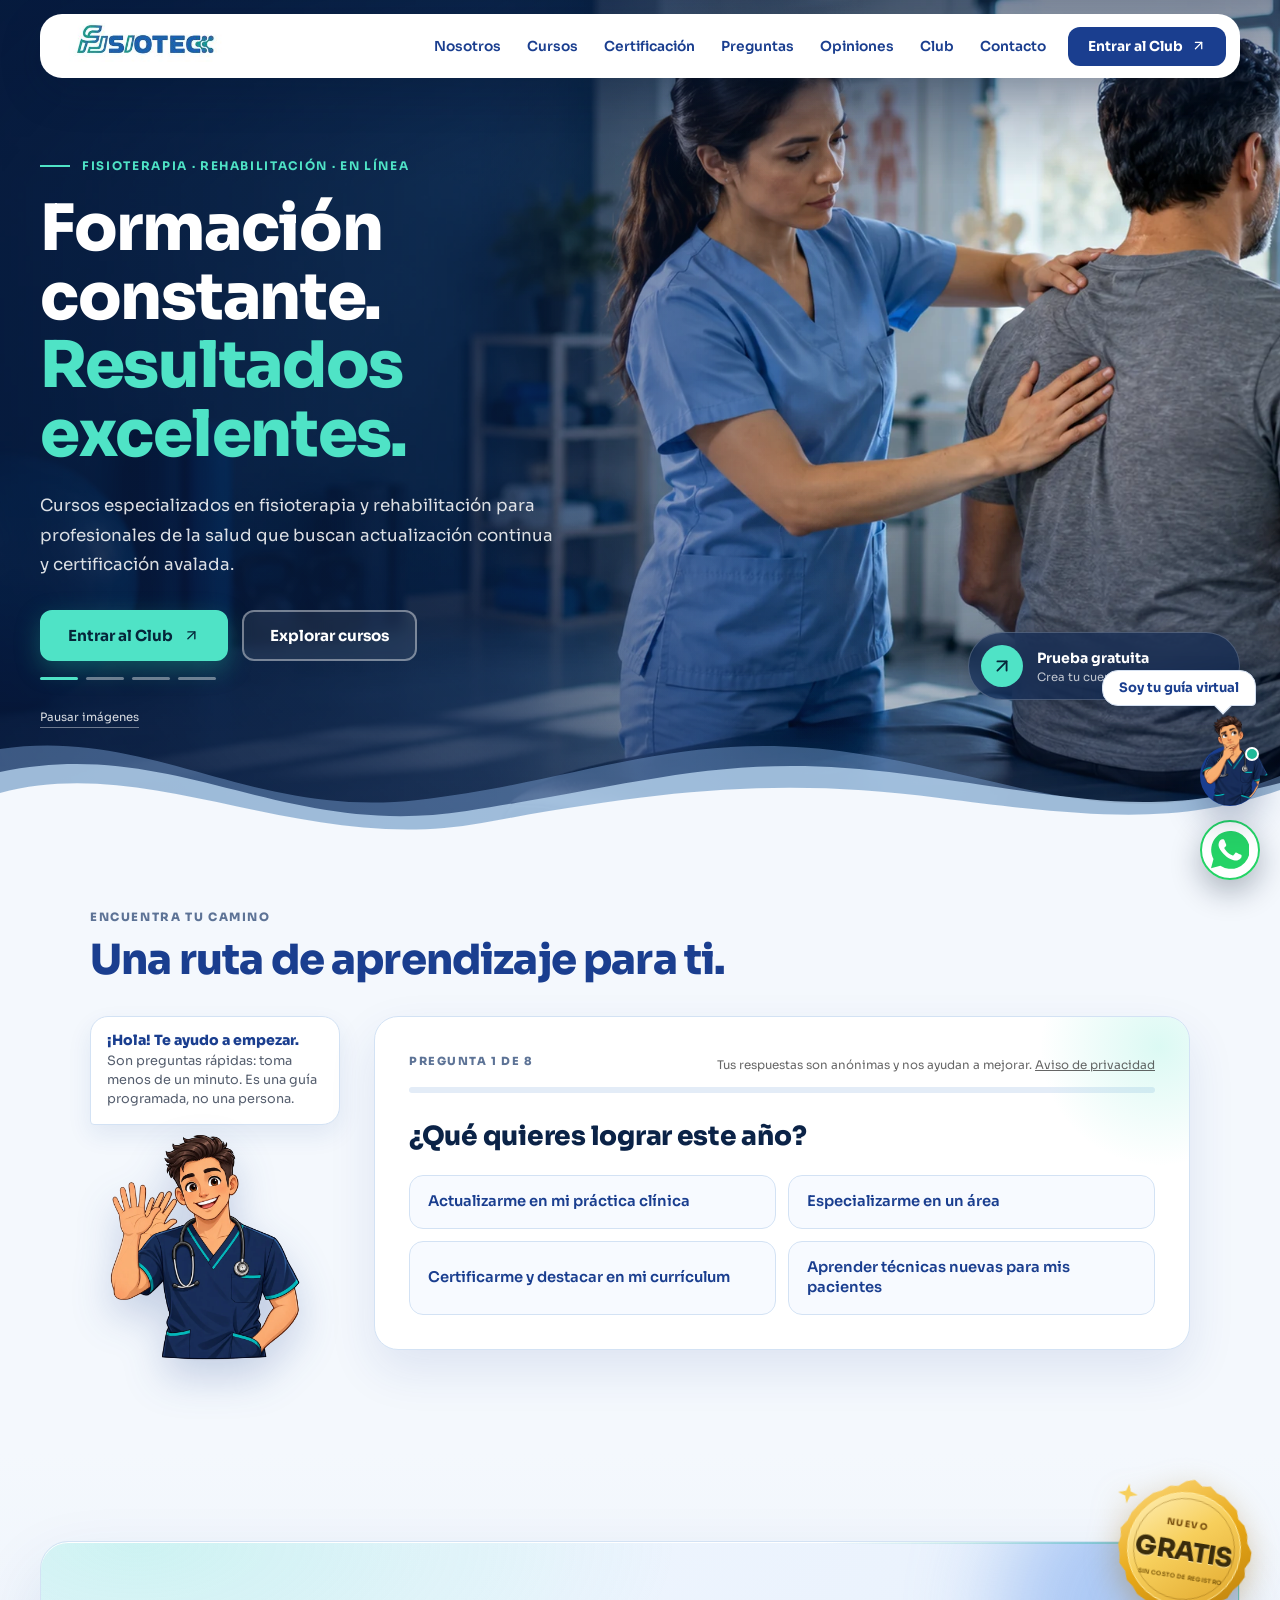
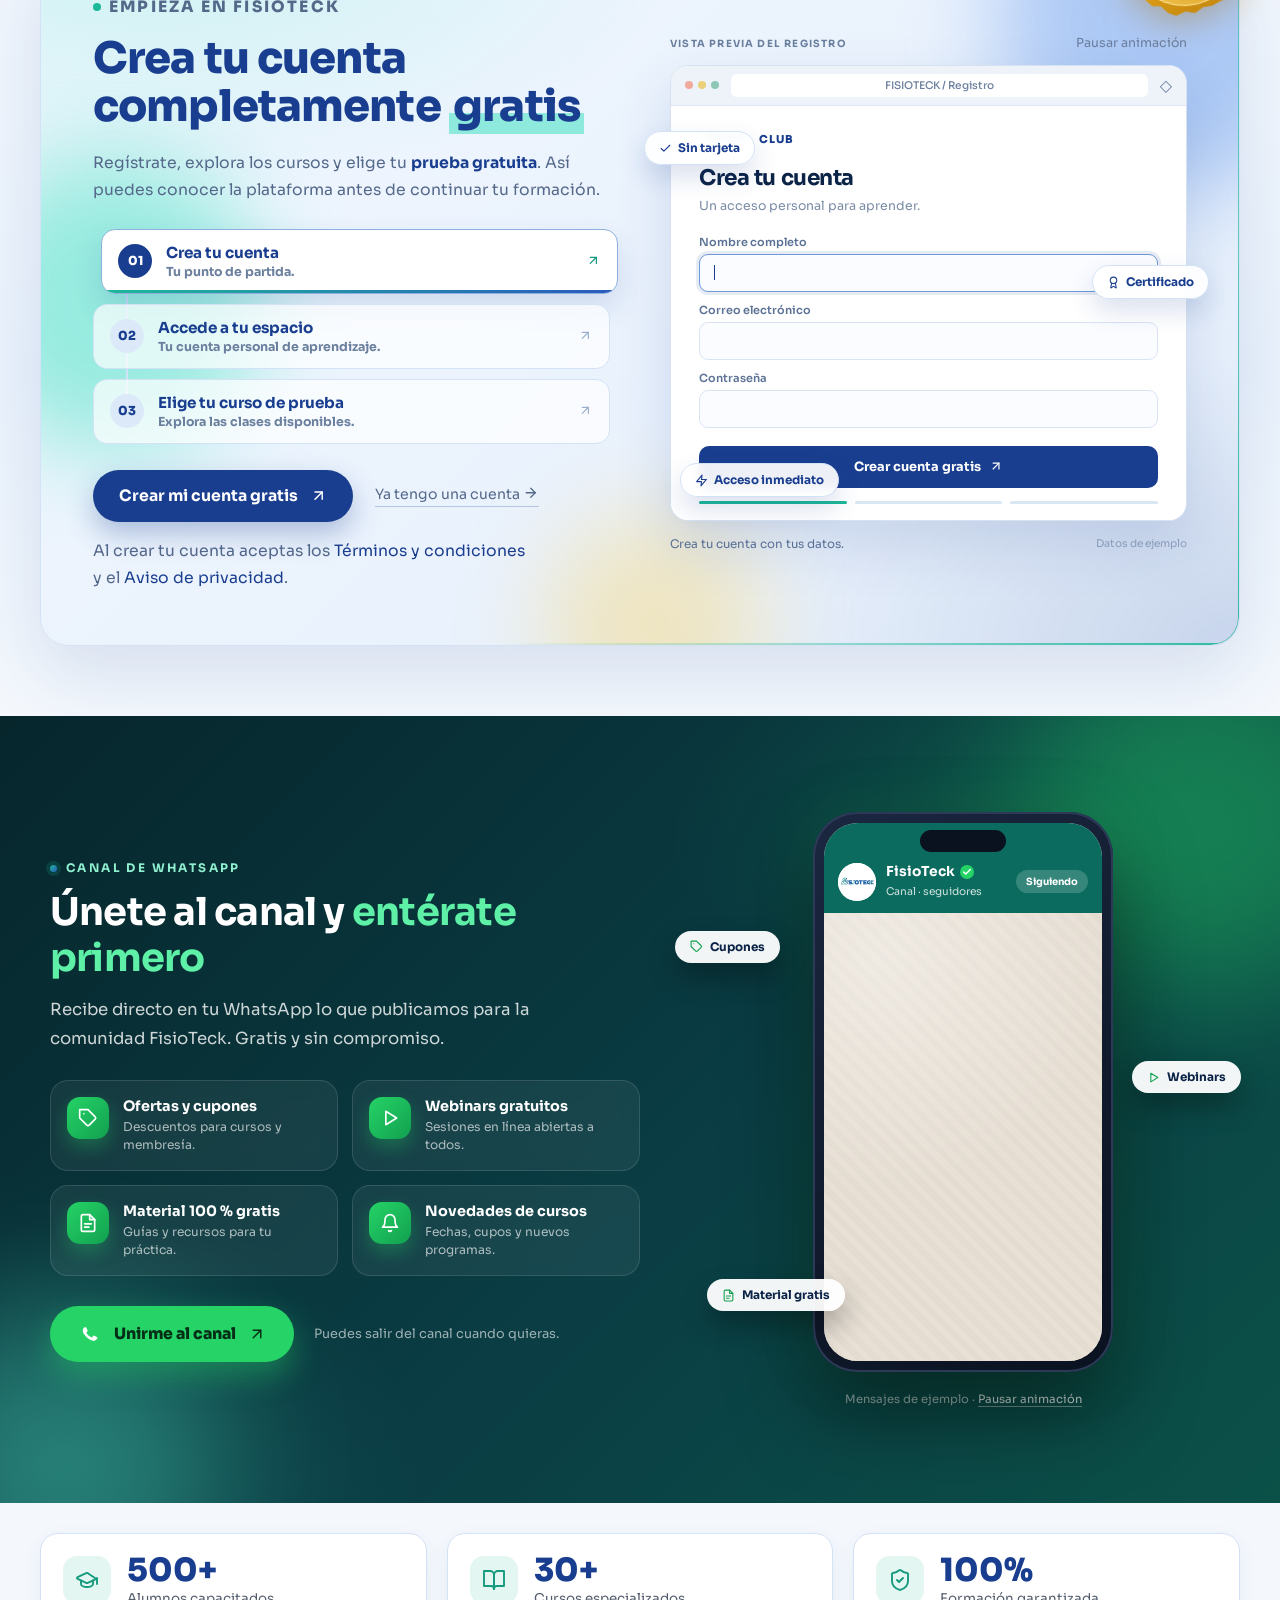
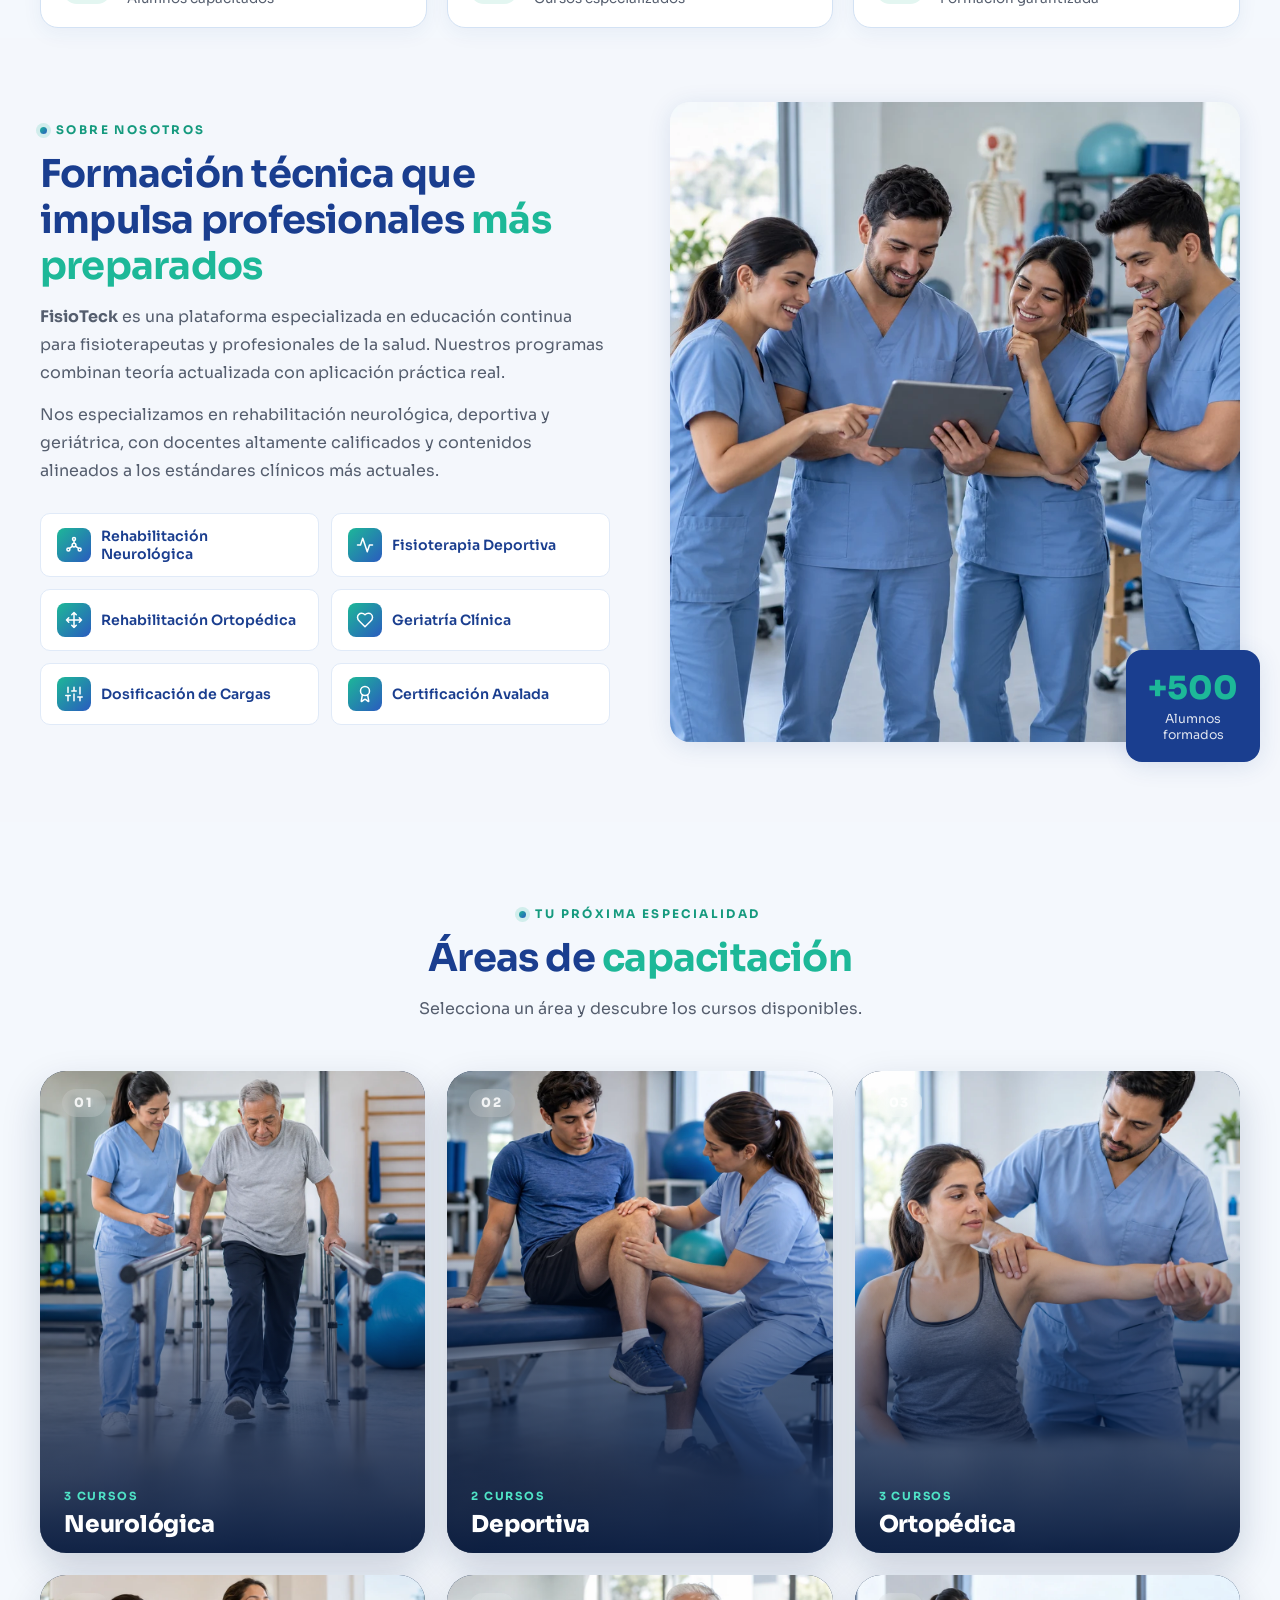
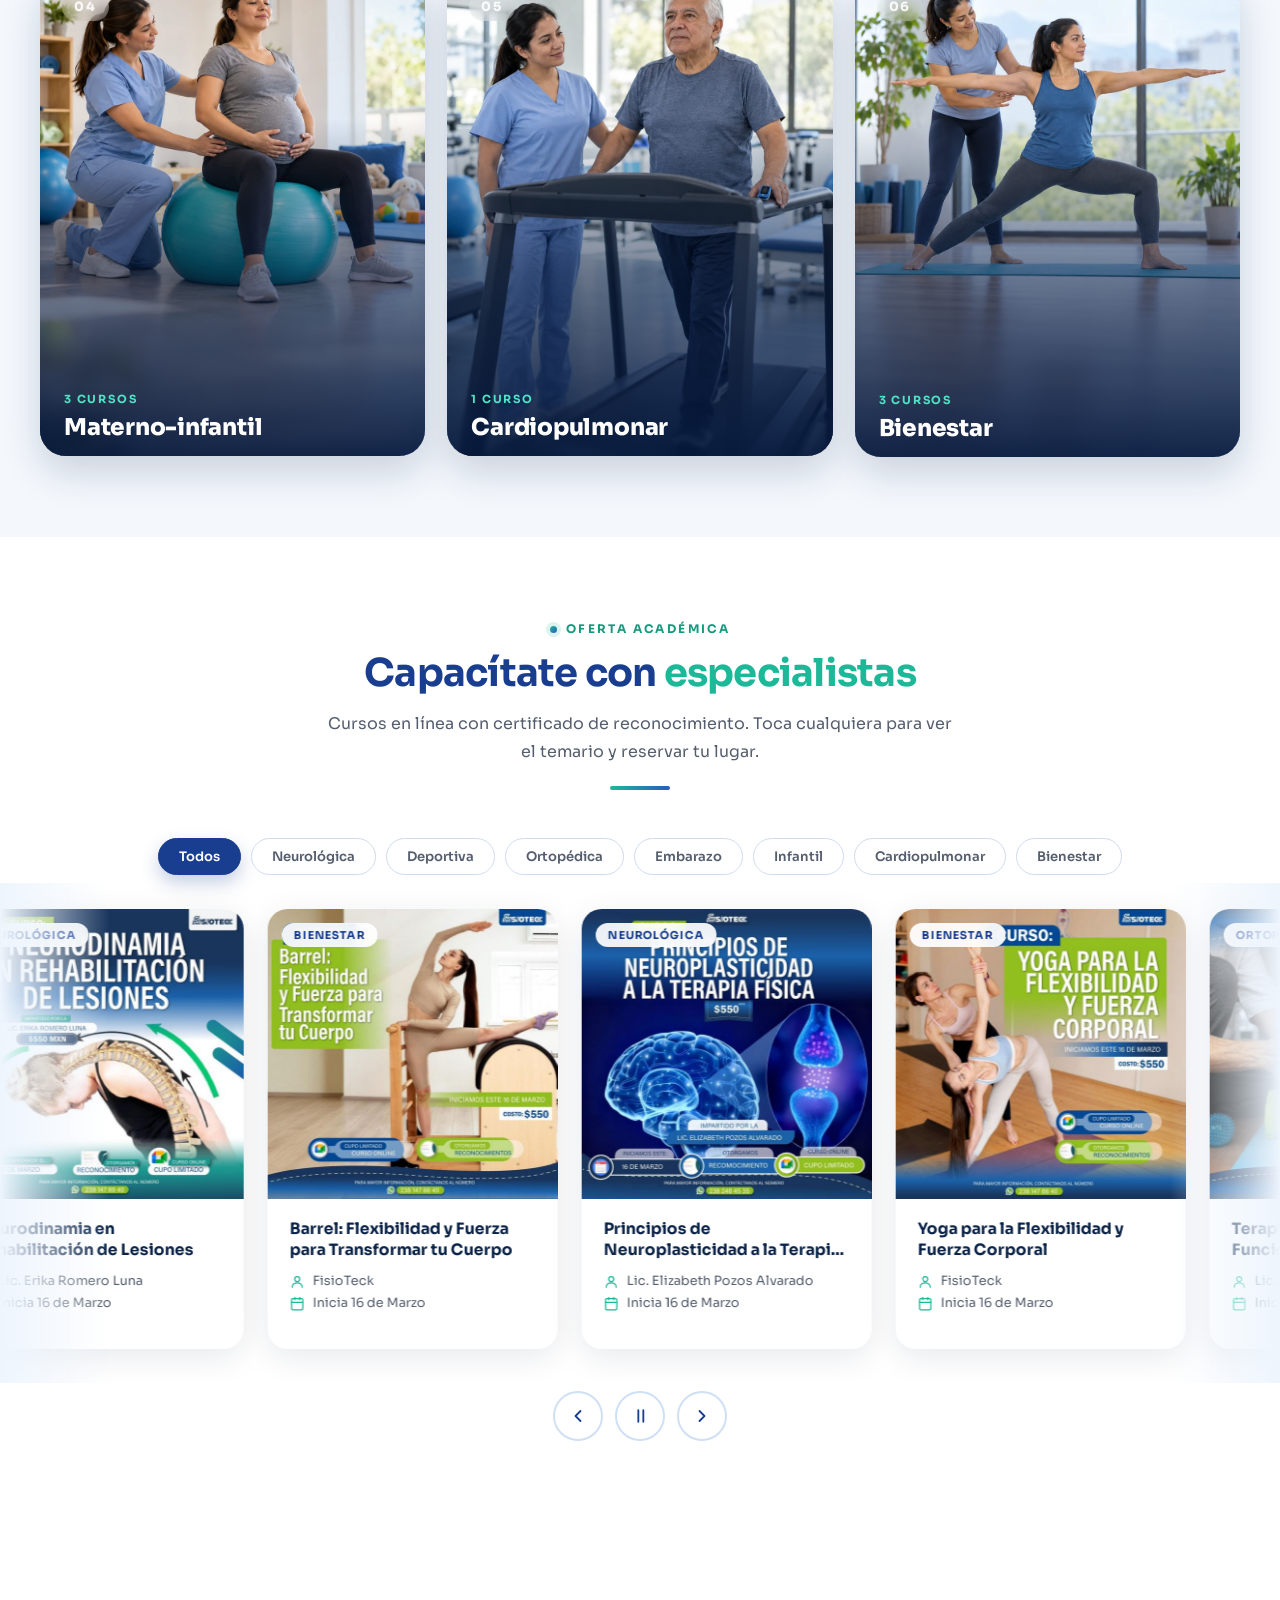
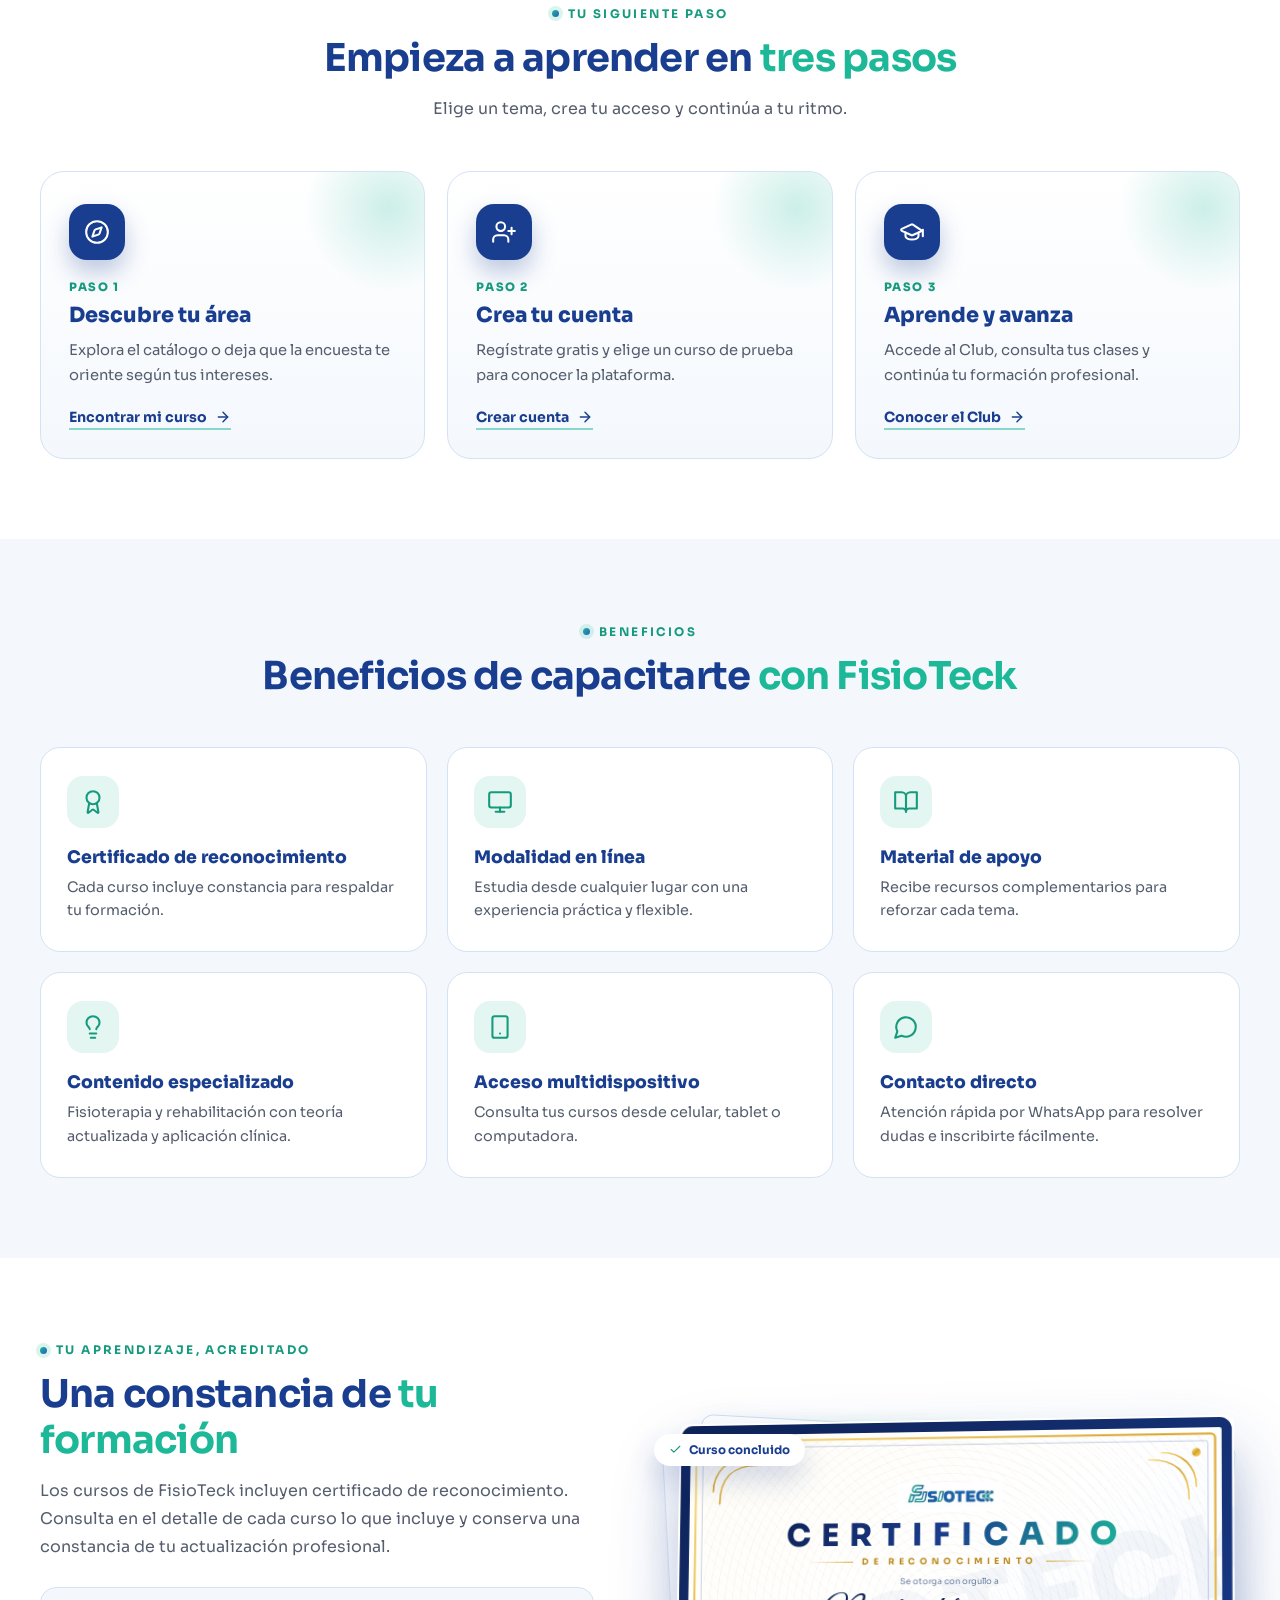
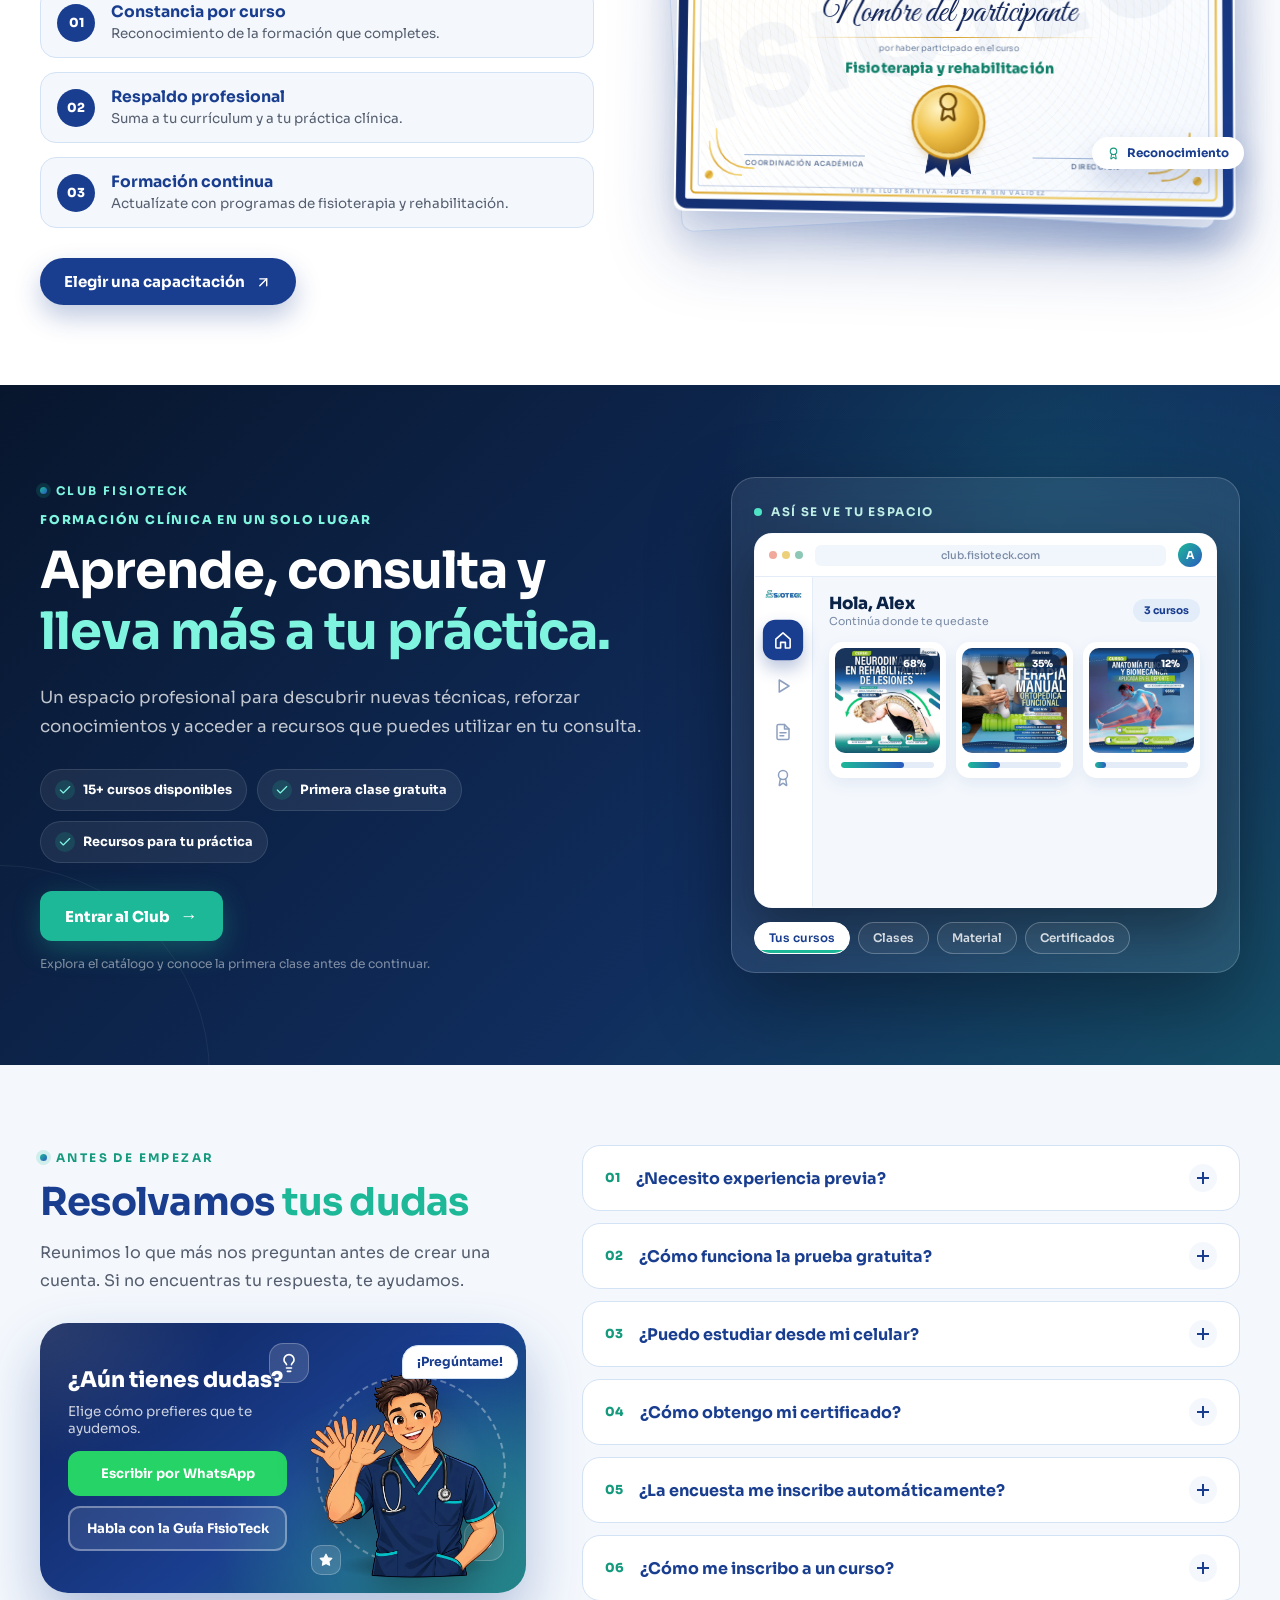
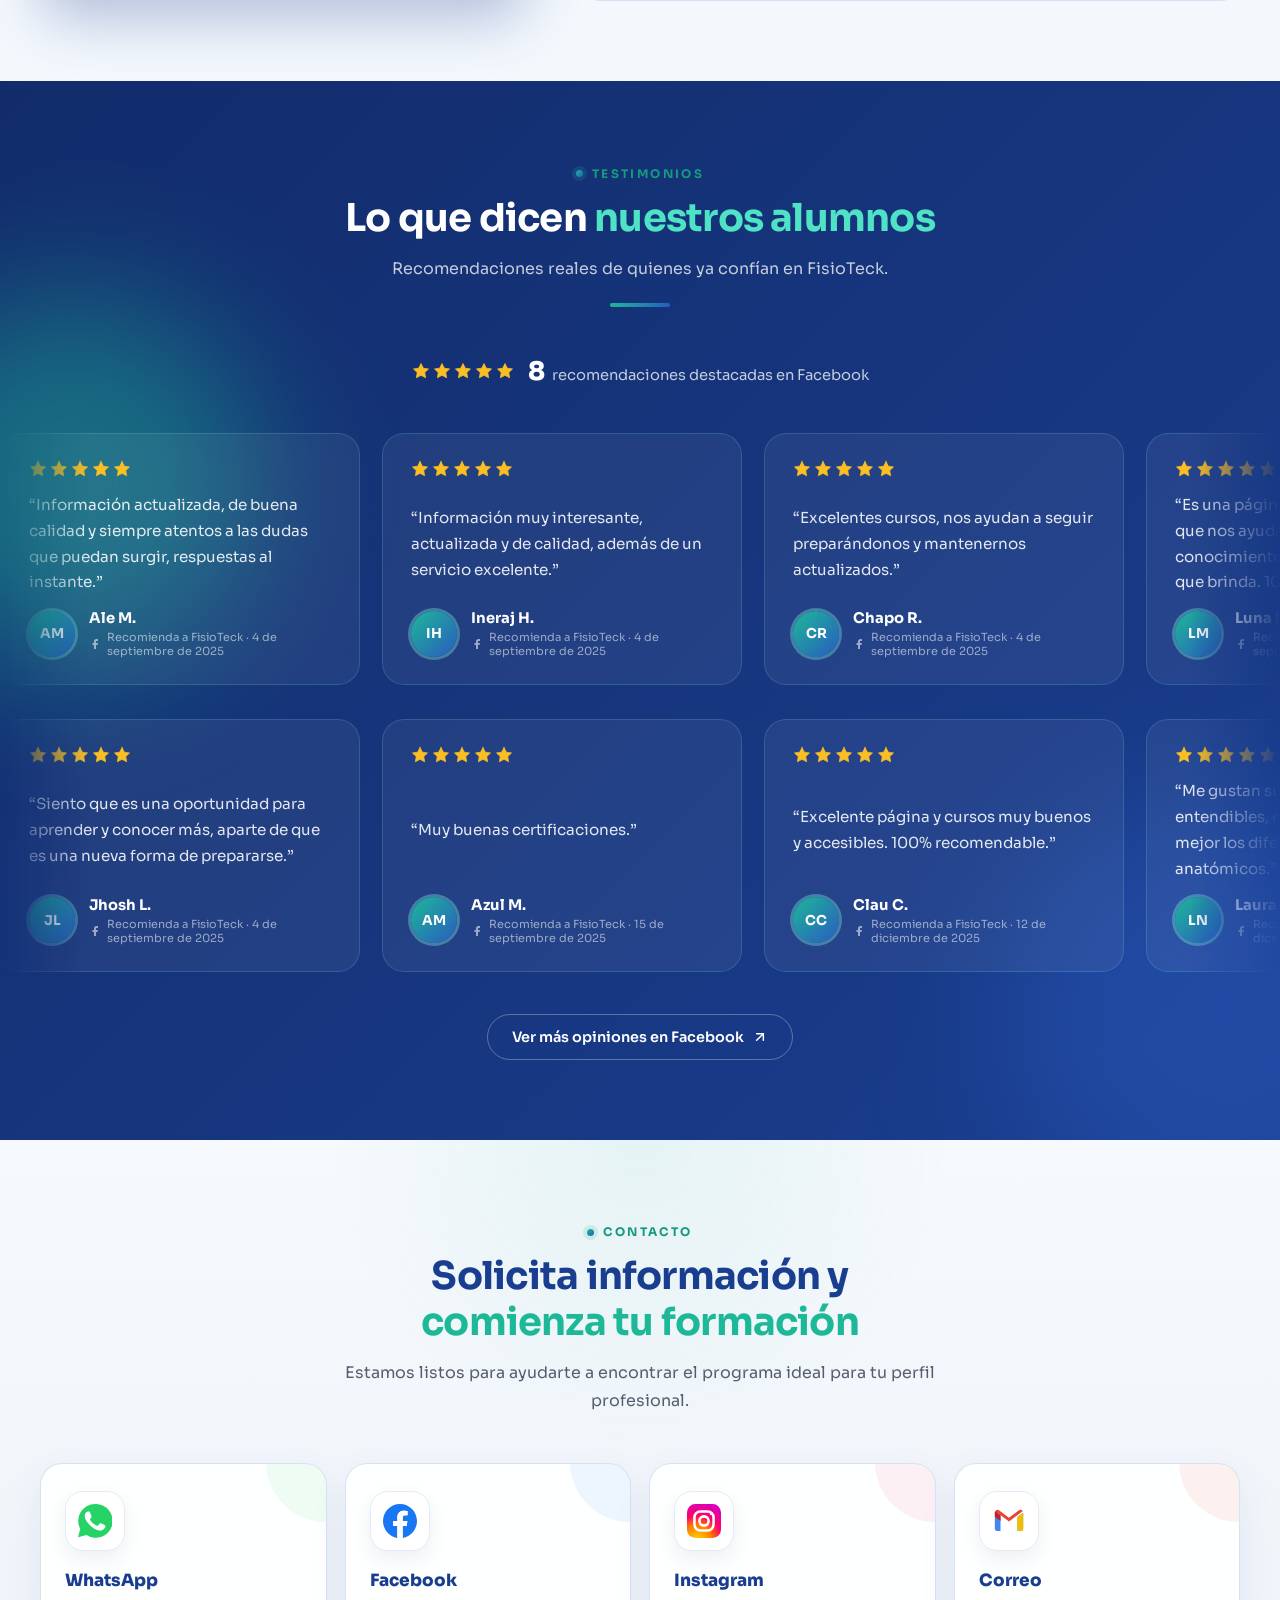
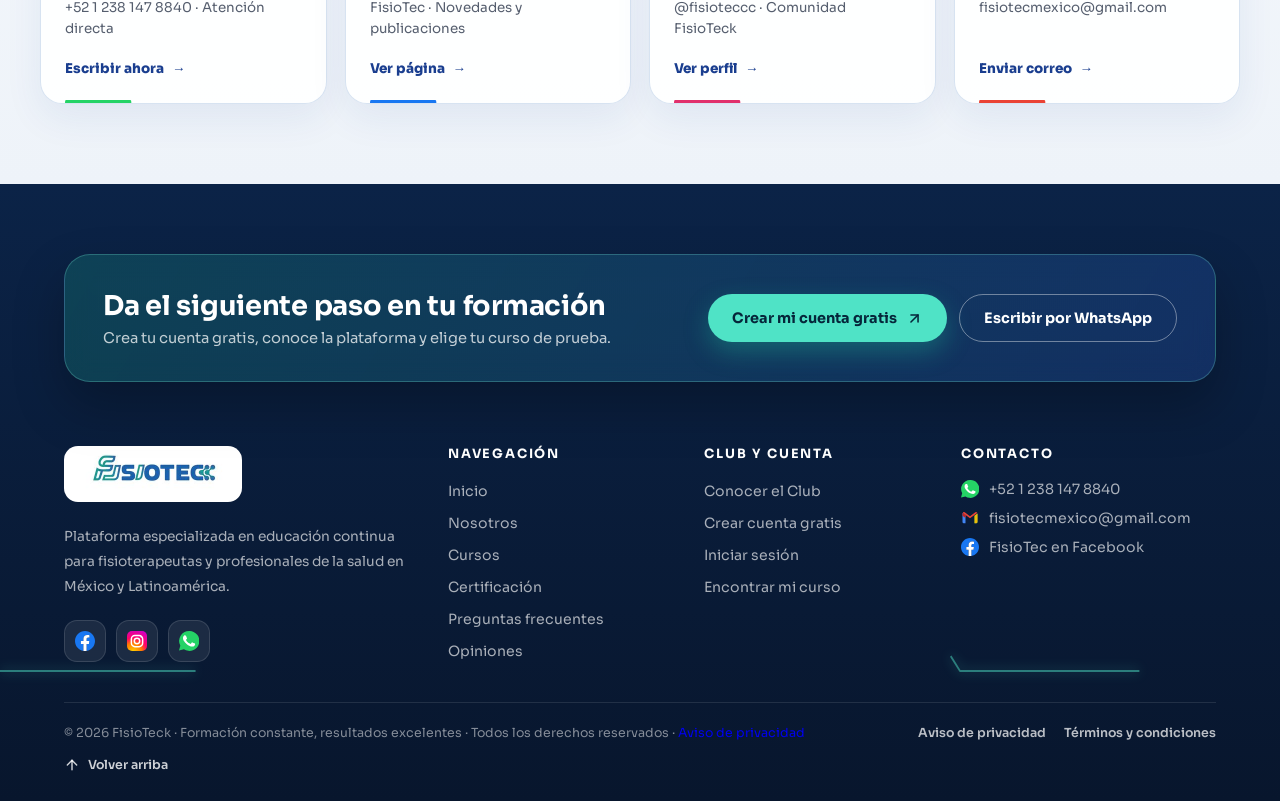
==== commit e36659cb: "Sitio de portada: ícono del sitio (favicon) en todas las páginas Co-Authored-By: Claude Sonnet 5.5 <" ====
--- a/index.html
+++ b/index.html
@@ -4,6 +4,9 @@
   <meta charset="UTF-8"/>
   <meta name="viewport" content="width=device-width, initial-scale=1.0"/>
   <title>FisioTeck | Formación Constante, Resultados Excelentes</title>
+  <link rel="icon" type="image/png" sizes="192x192" href="/icon-192.png"/>
+  <link rel="icon" href="/favicon.ico" sizes="any"/>
+  <link rel="apple-touch-icon" href="/apple-touch-icon.png"/>
   <link rel="preconnect" href="https://fonts.googleapis.com"/>
   <link rel="preconnect" href="https://fonts.gstatic.com" crossorigin/>
   <link href="https://fonts.googleapis.com/css2?family=Sora:wght@300;400;500;600;700;800&family=Great+Vibes&display=swap" rel="stylesheet"/>
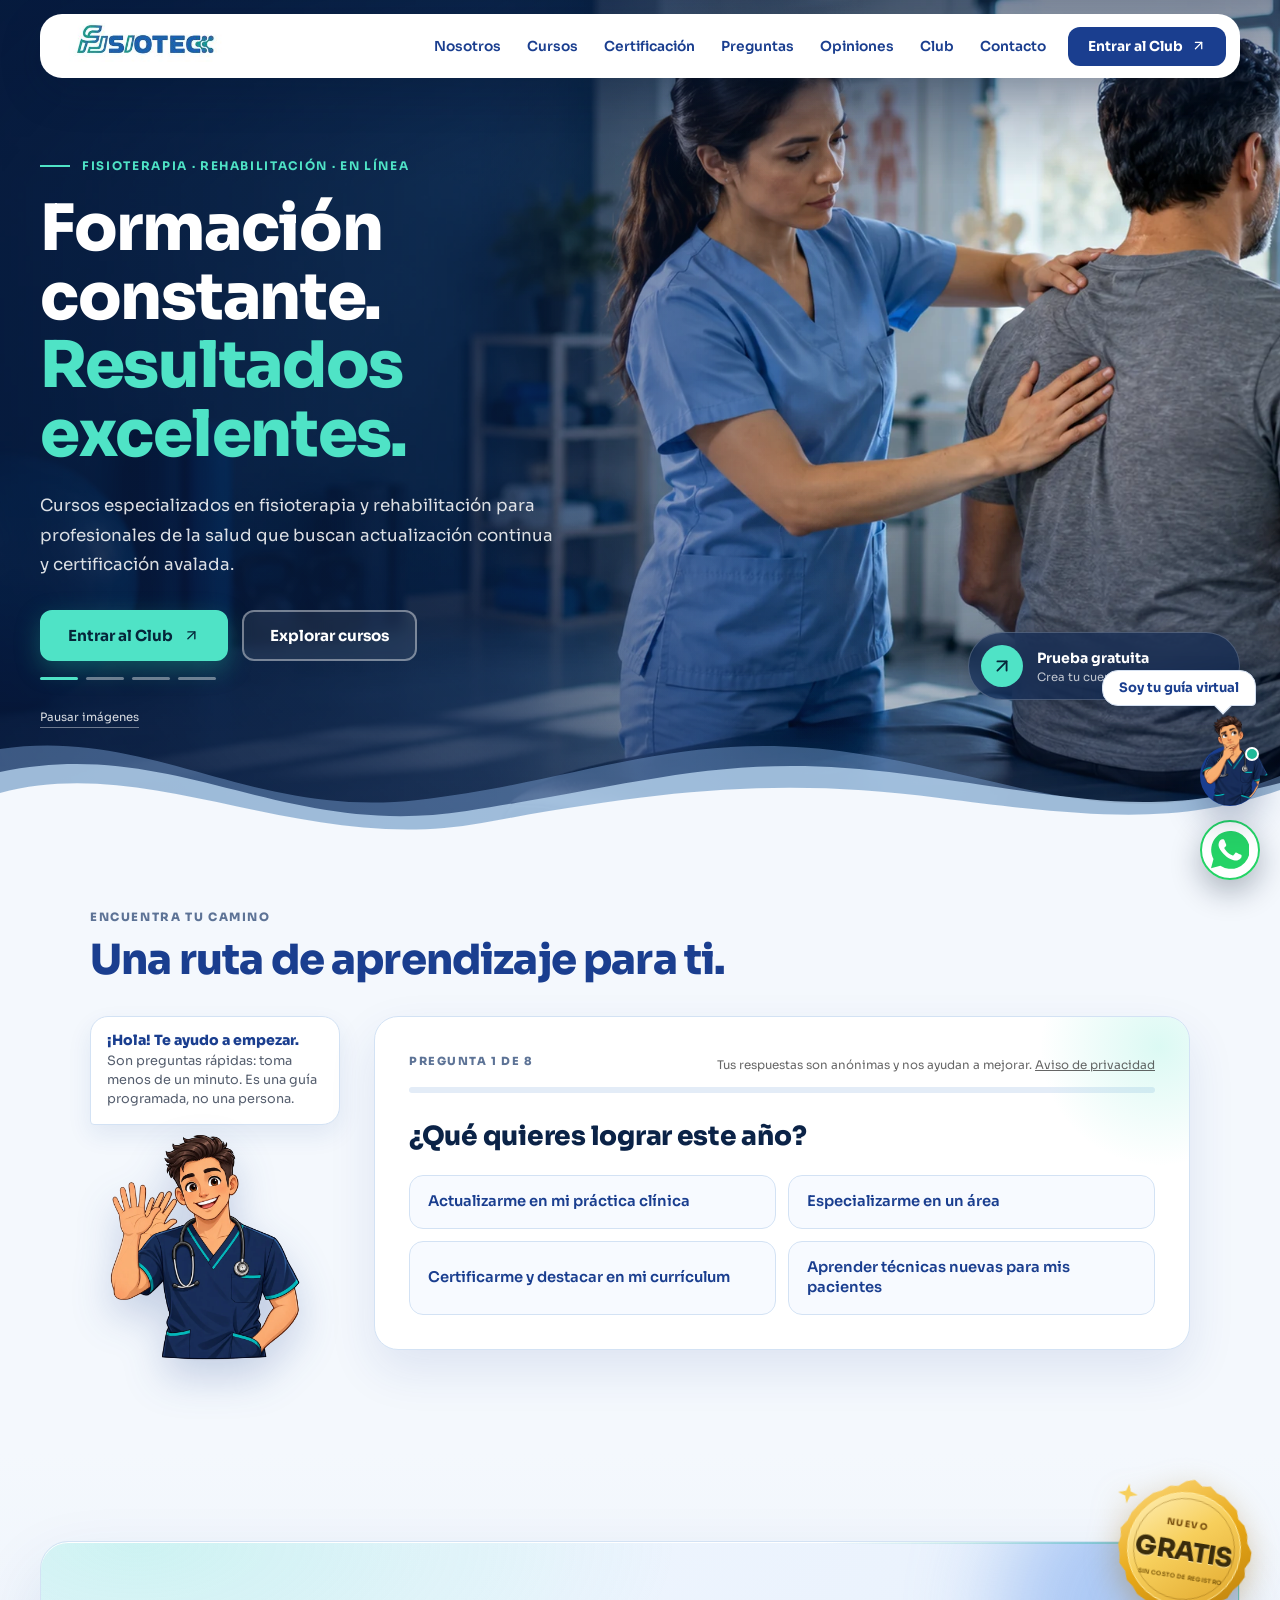
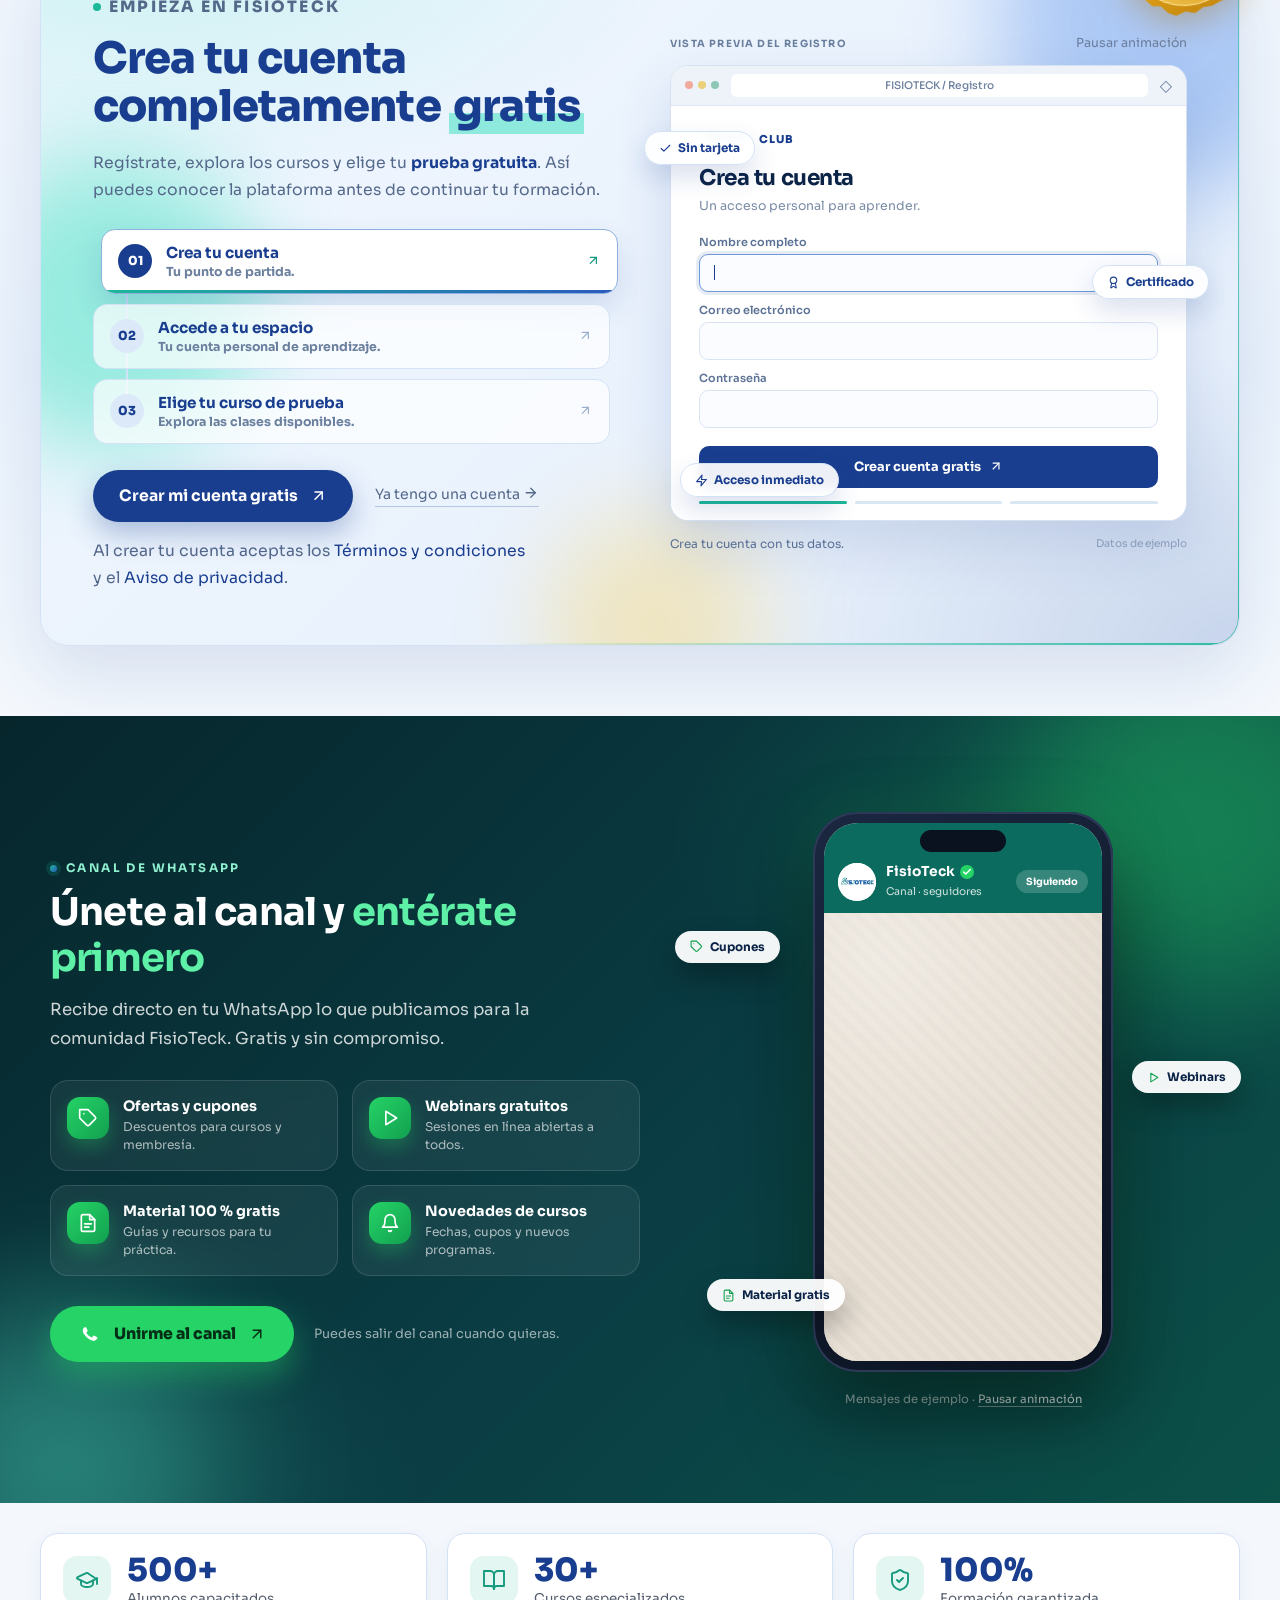
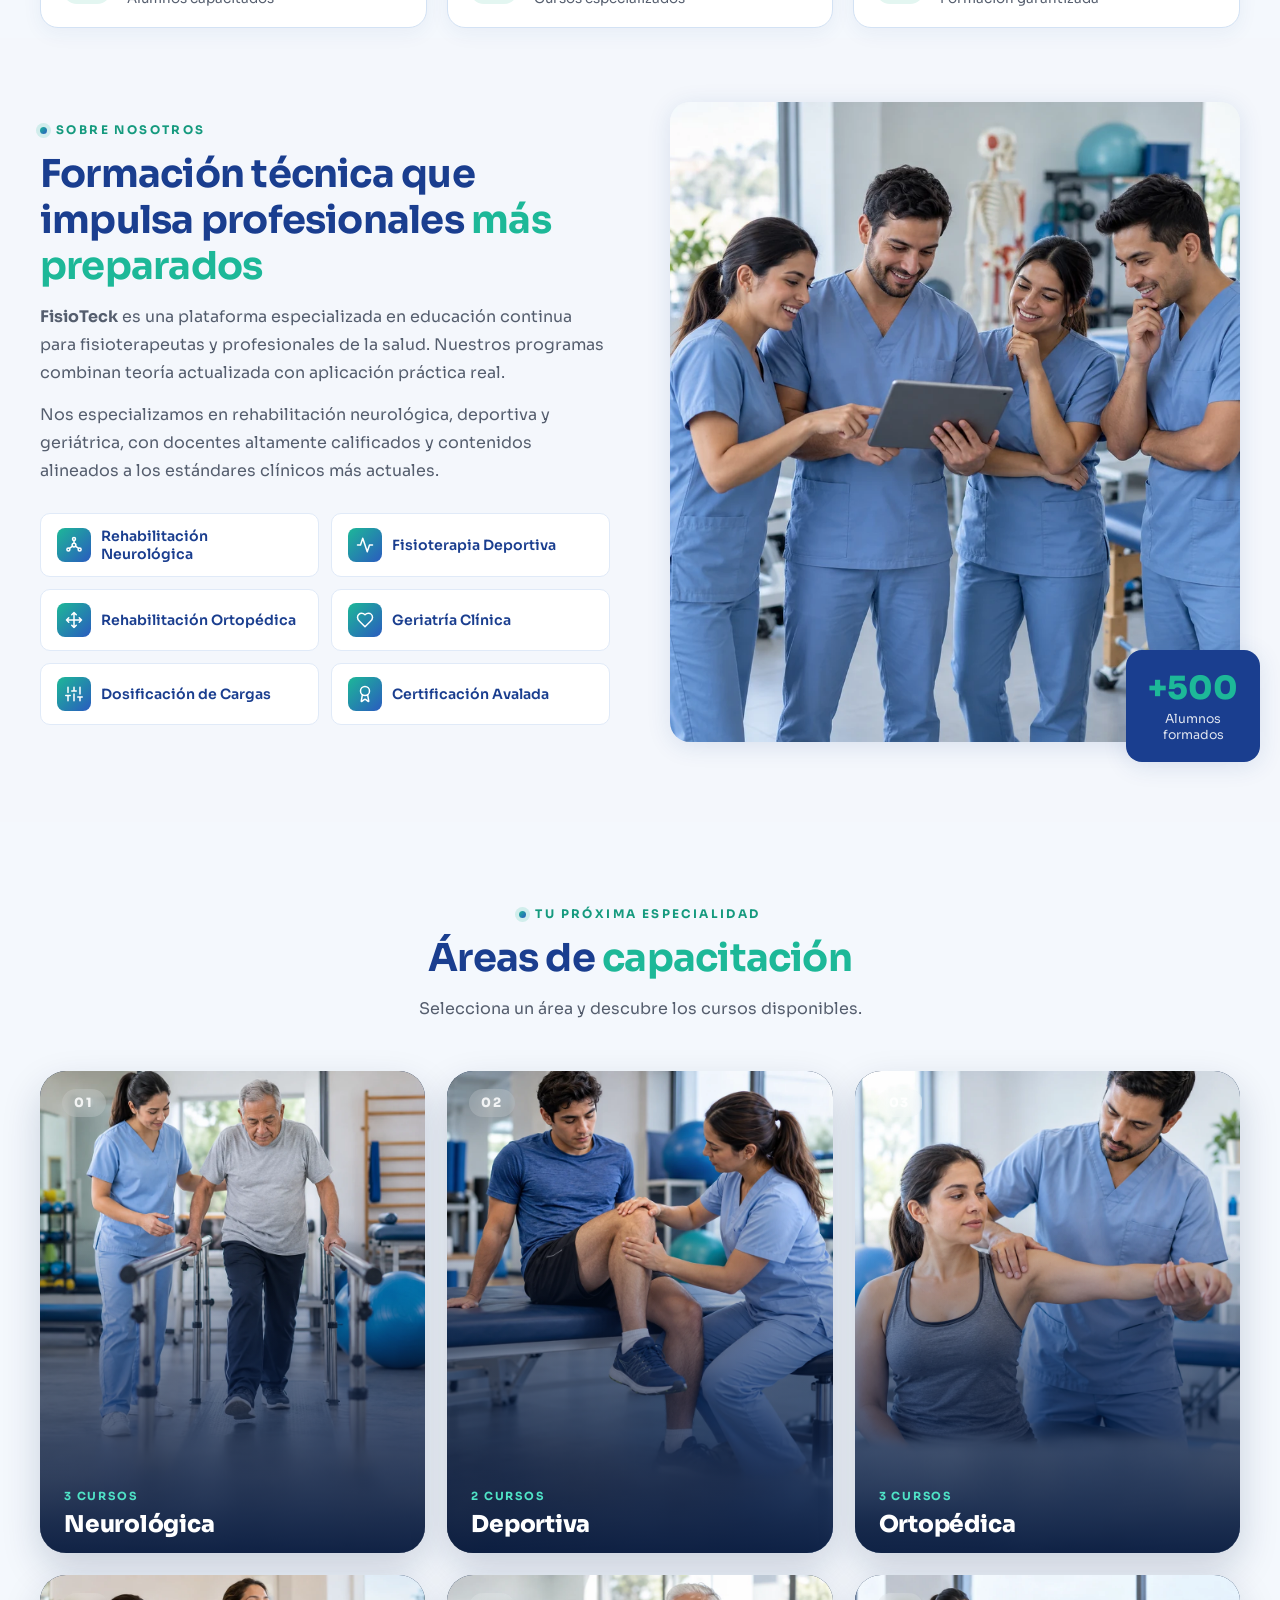
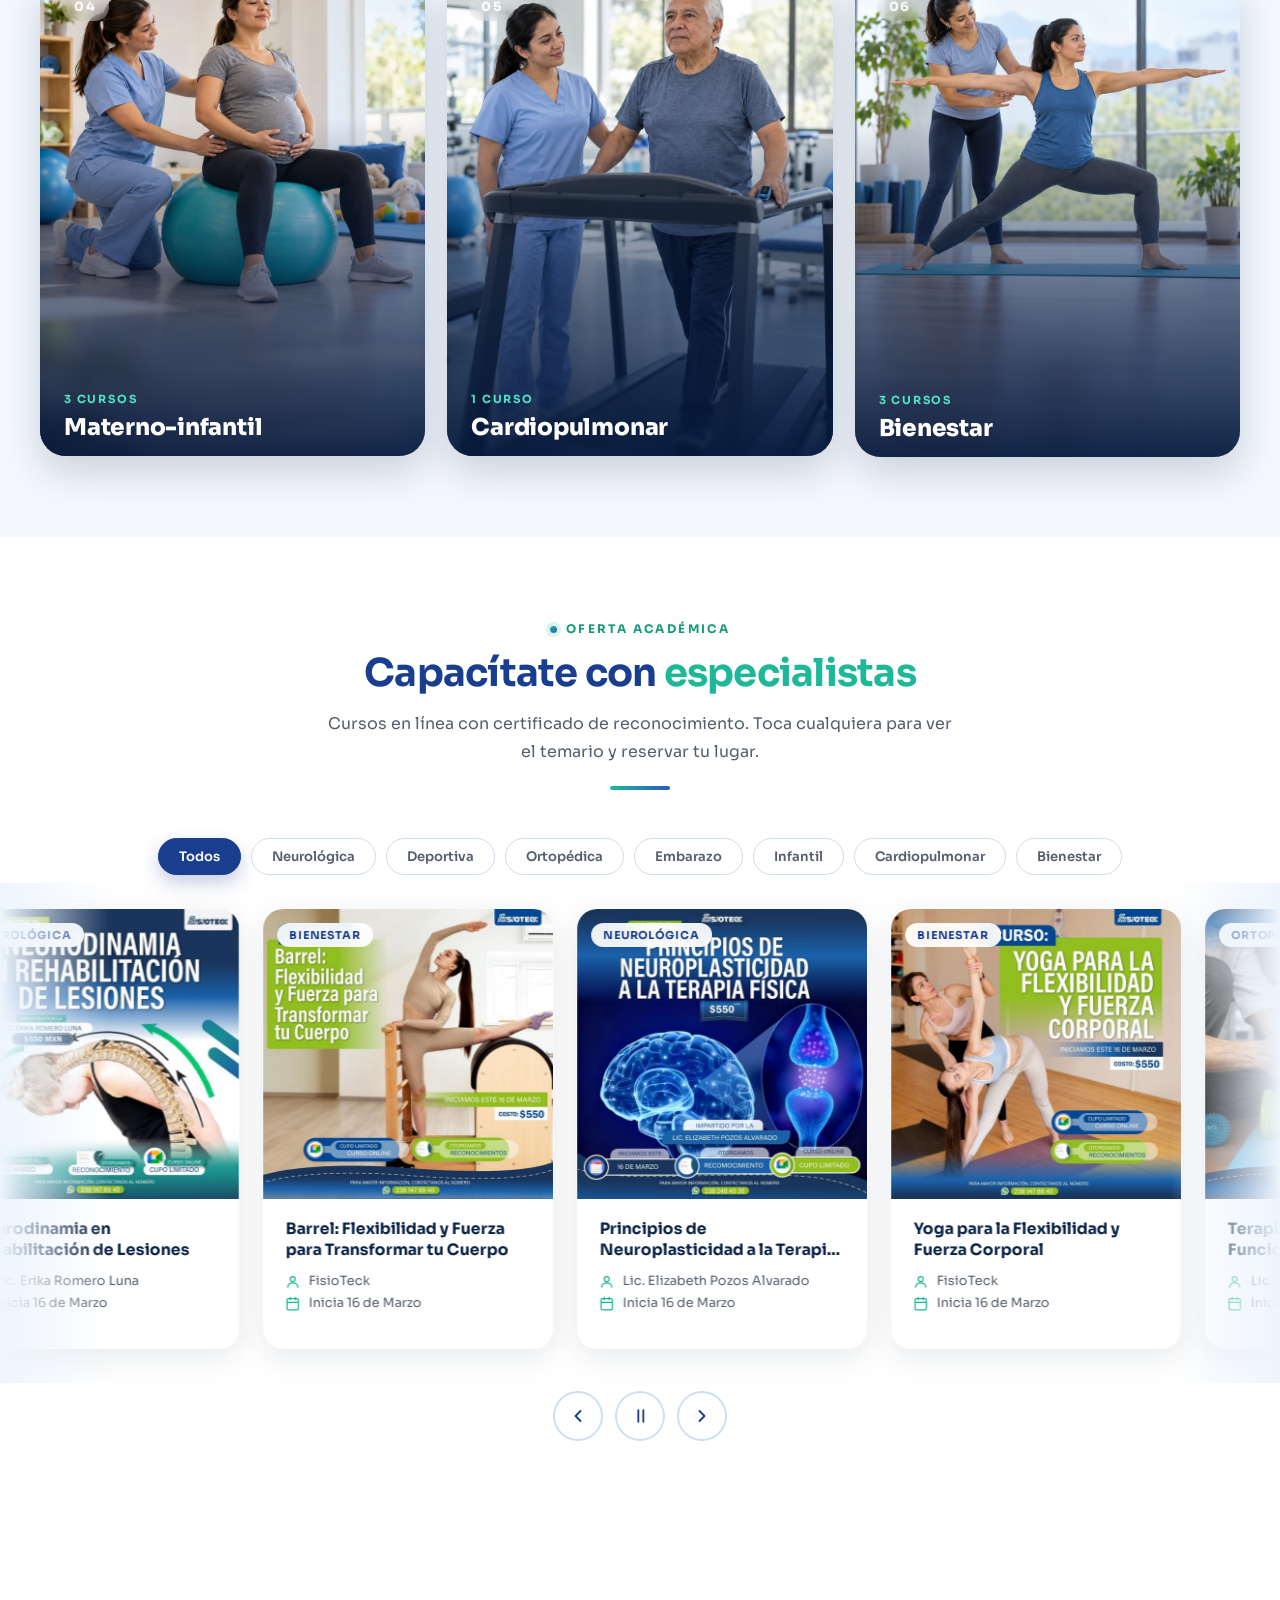
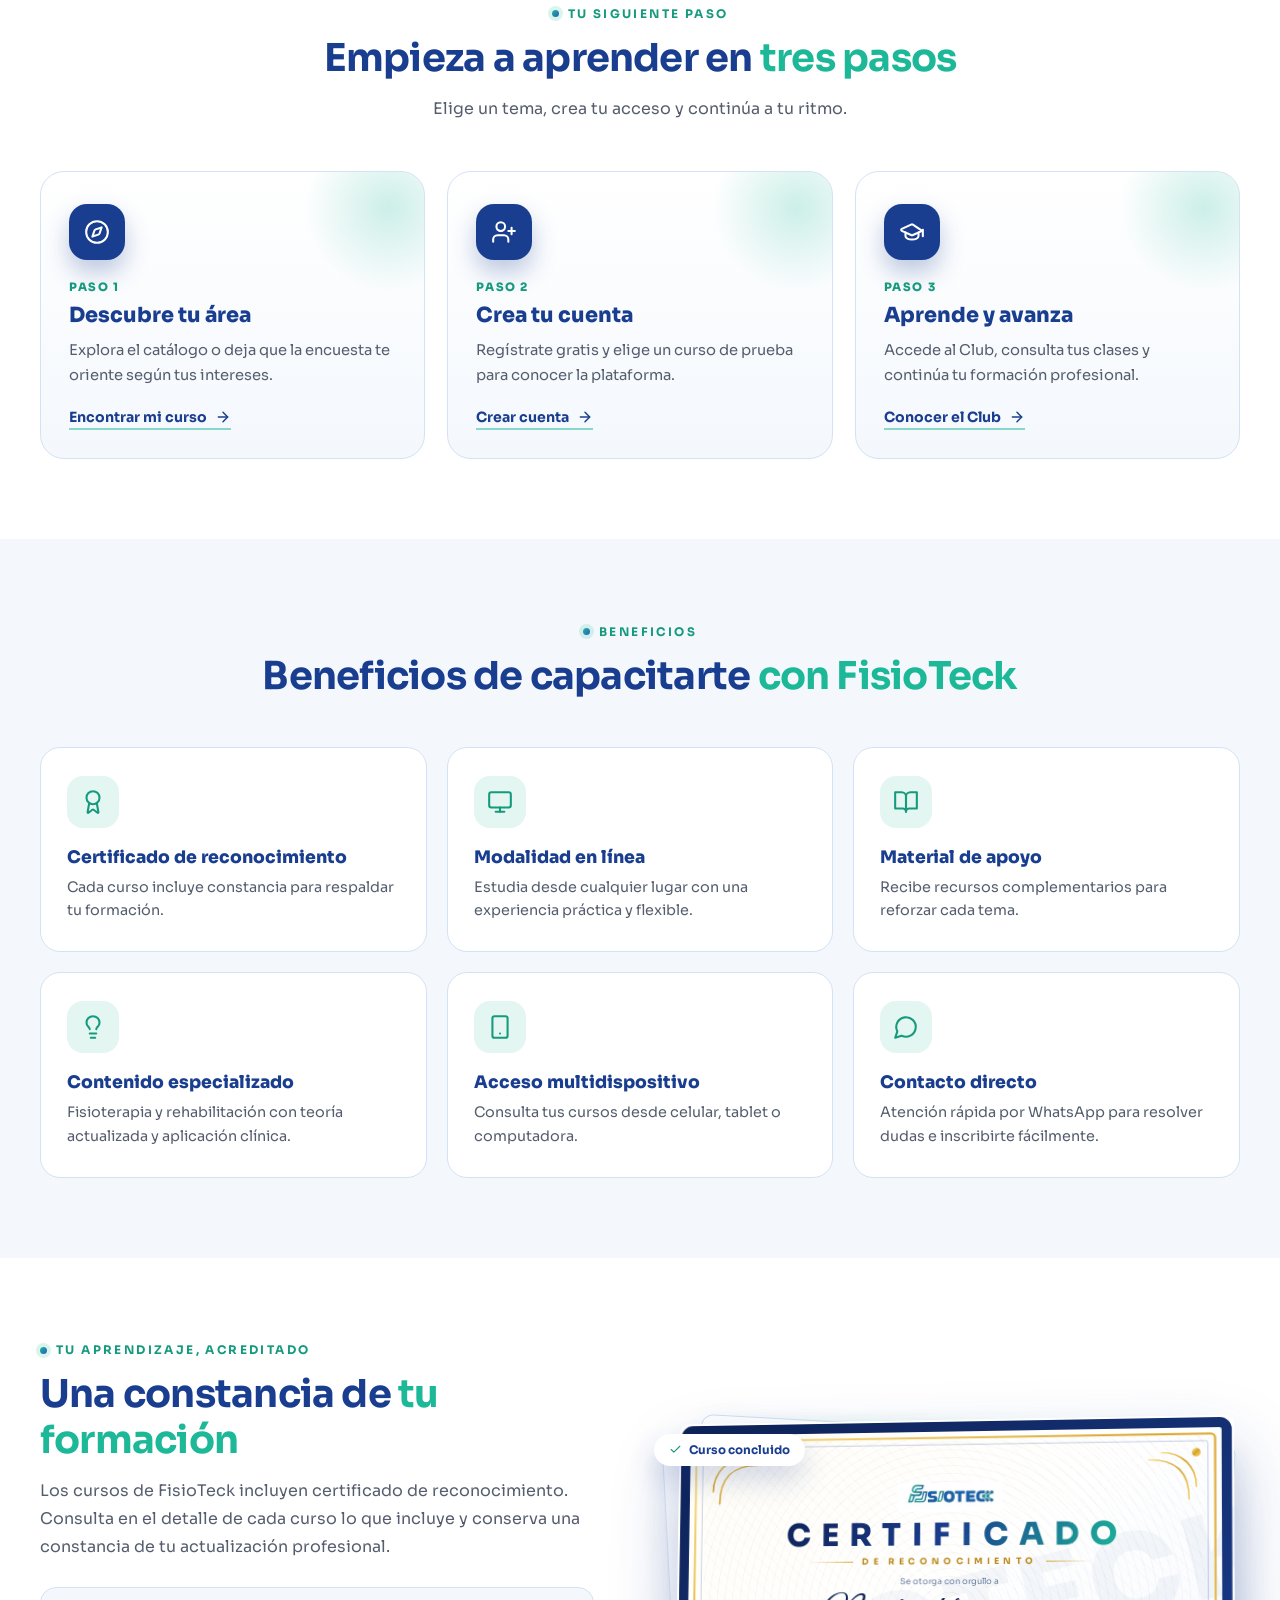
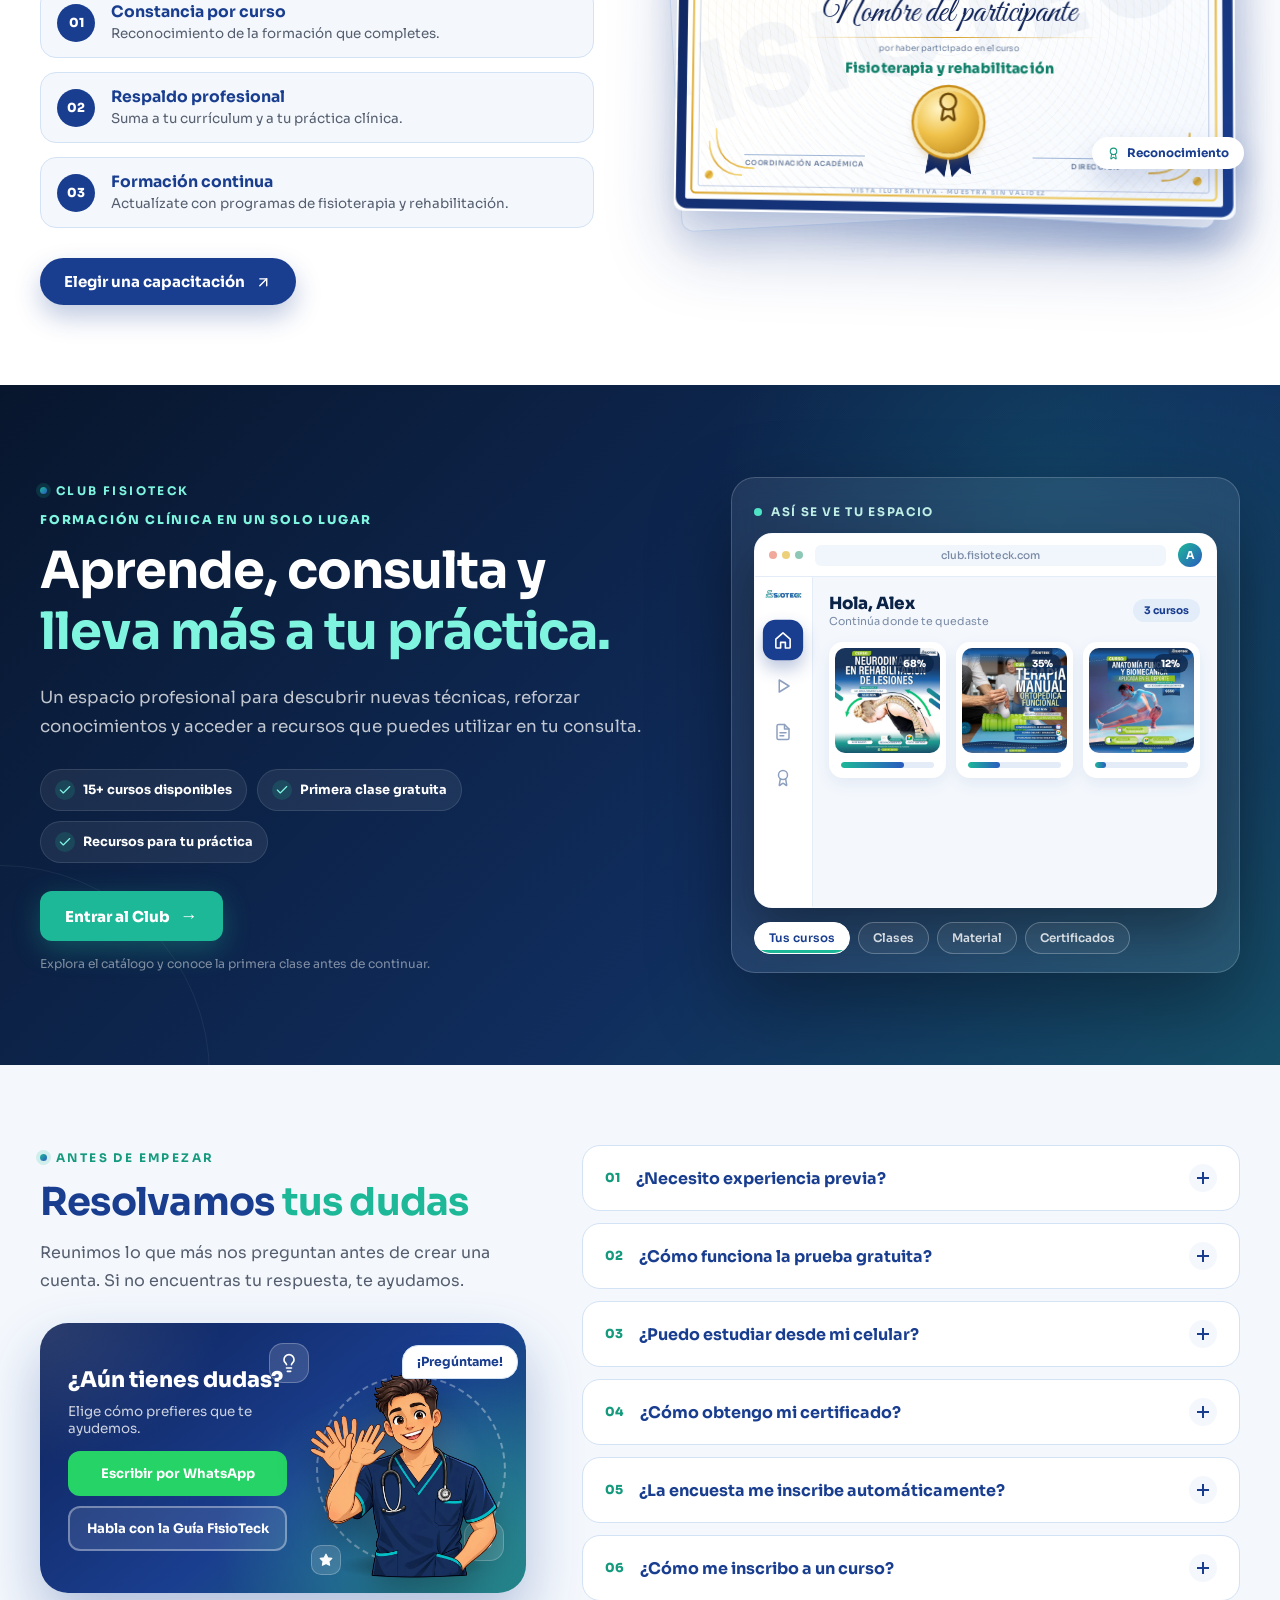
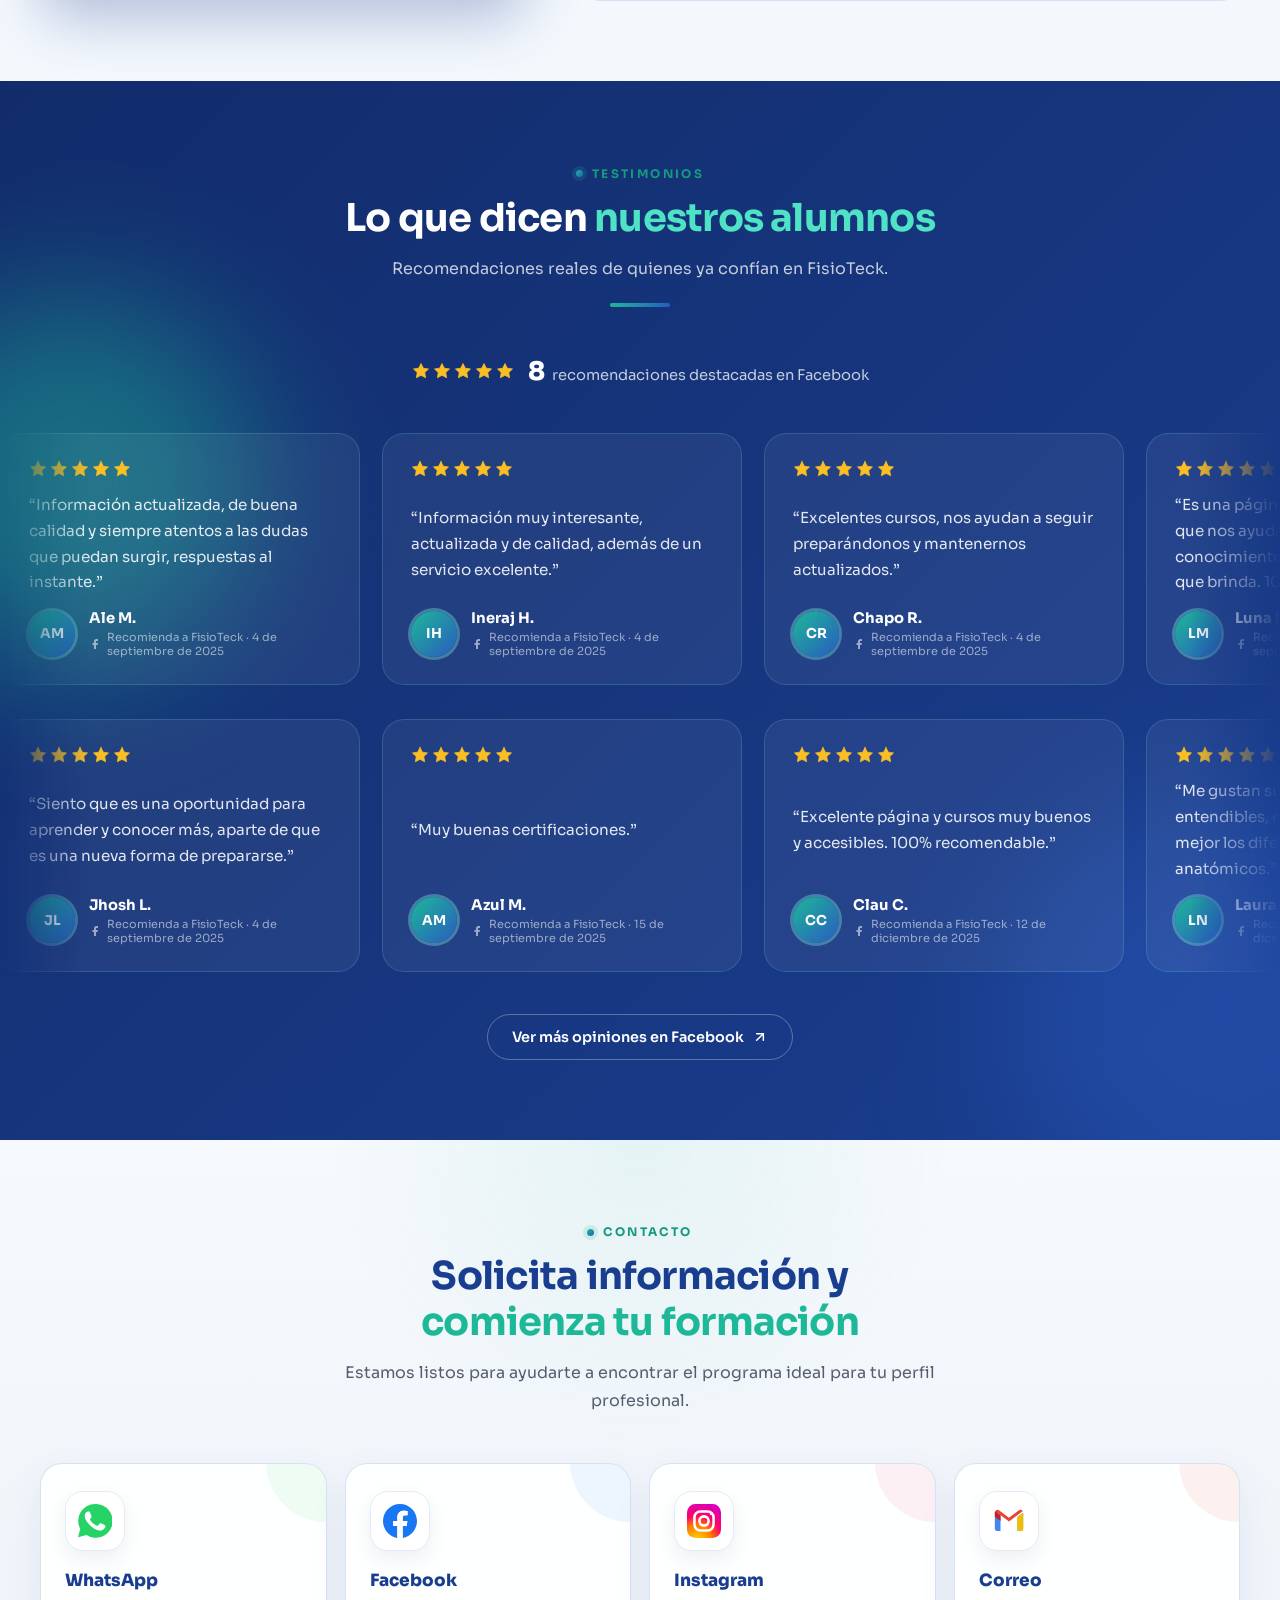
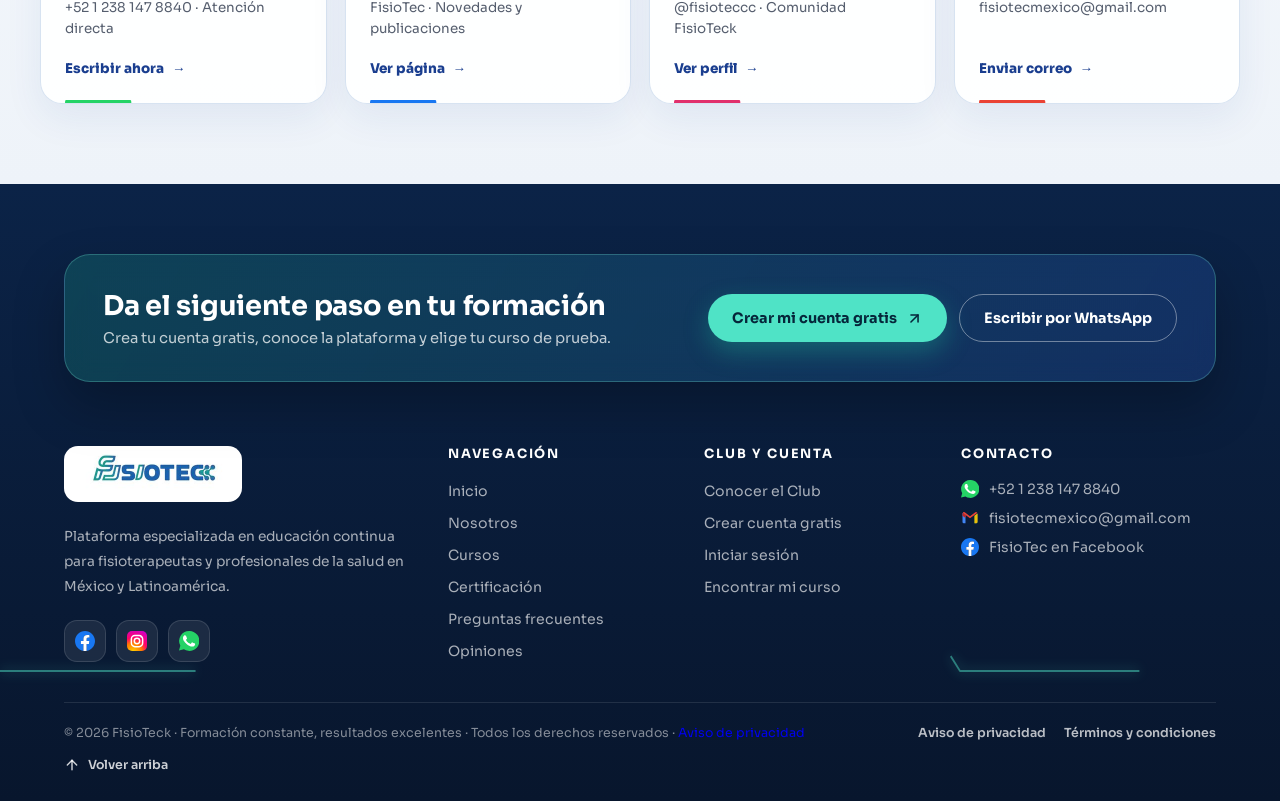
==== commit c1f88f81: "Portada: verificacion de Google Search Console Co-Authored-By: Claude Sonnet 5.5 <noreply@anthropic." ====
--- a/index.html
+++ b/index.html
@@ -1,6 +1,7 @@
 <!DOCTYPE html>
 <html lang="es">
 <head>
+  <meta name="google-site-verification" content="gUsoWnX-FHaP_KfFwio6xzn4O-79W6xdKVTkgio1-Ng" />
   <meta charset="UTF-8"/>
   <meta name="viewport" content="width=device-width, initial-scale=1.0"/>
   <title>FisioTeck | Formación Constante, Resultados Excelentes</title>
